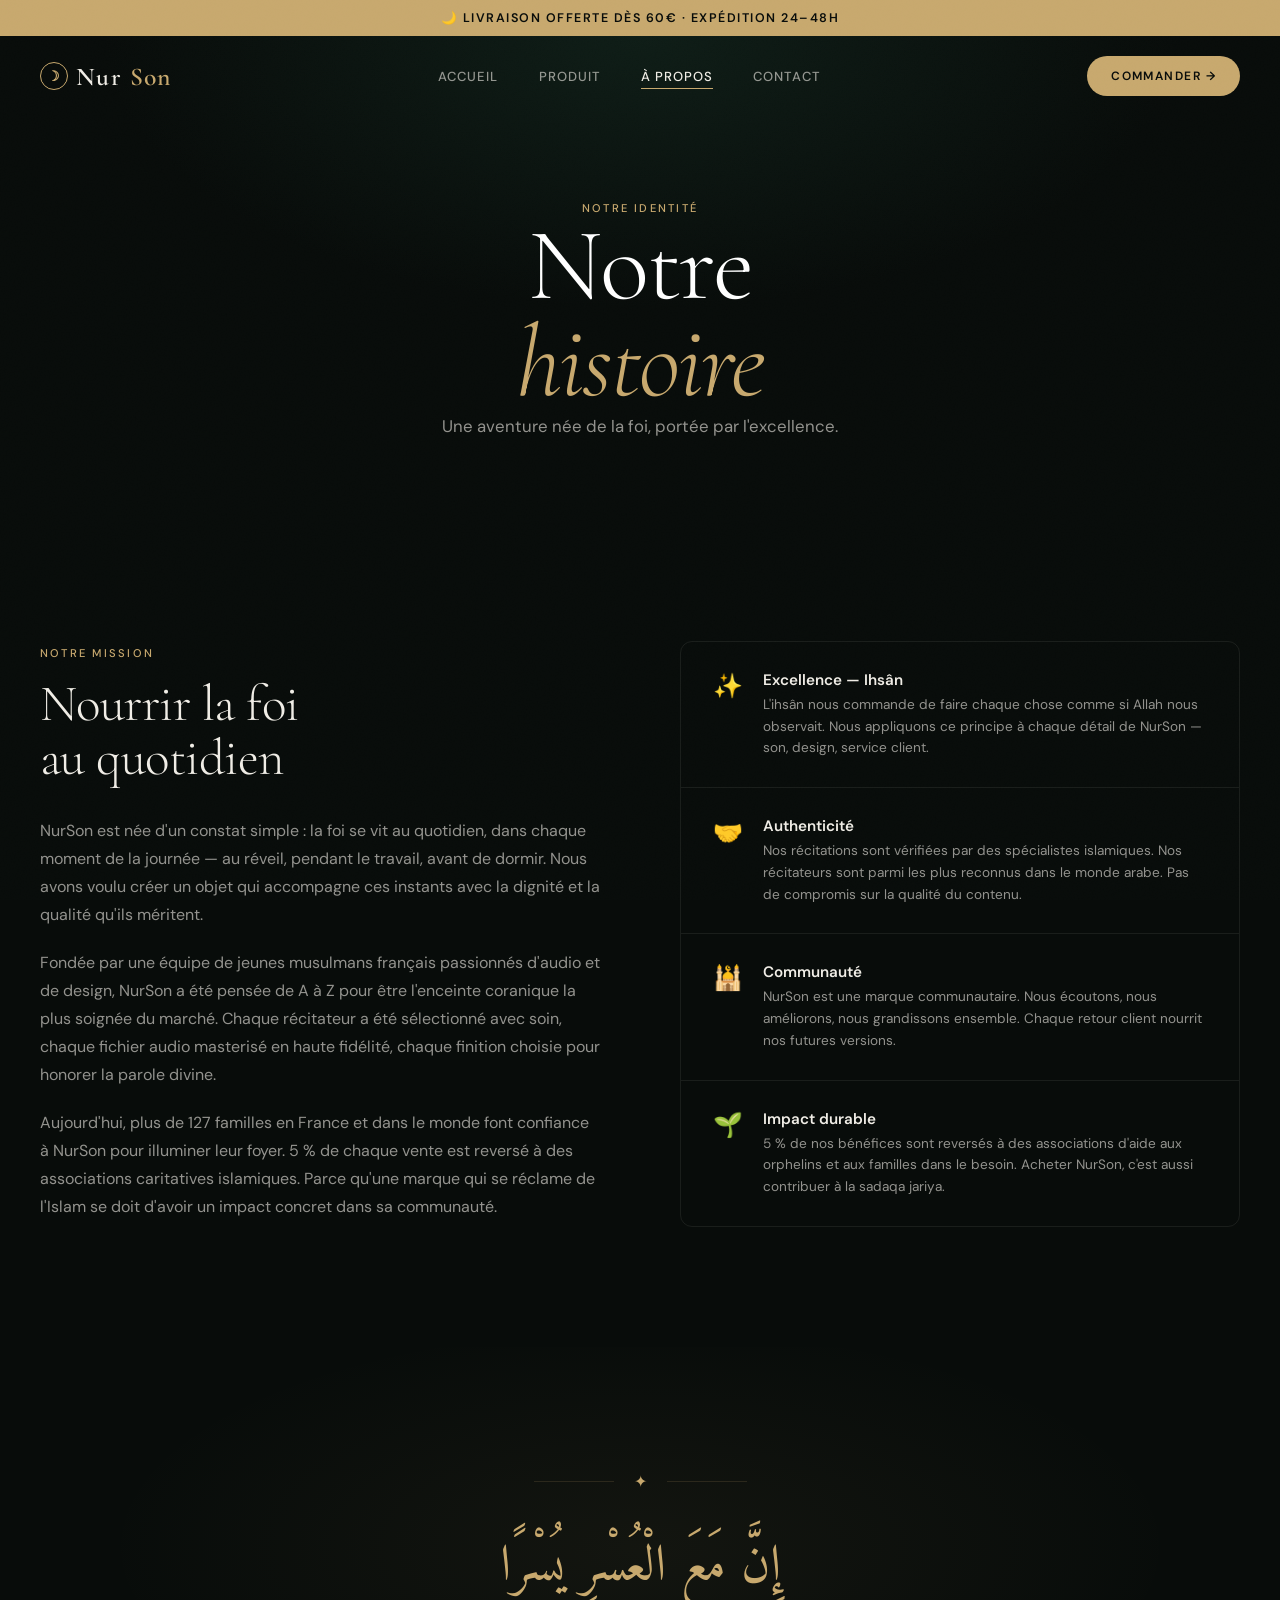
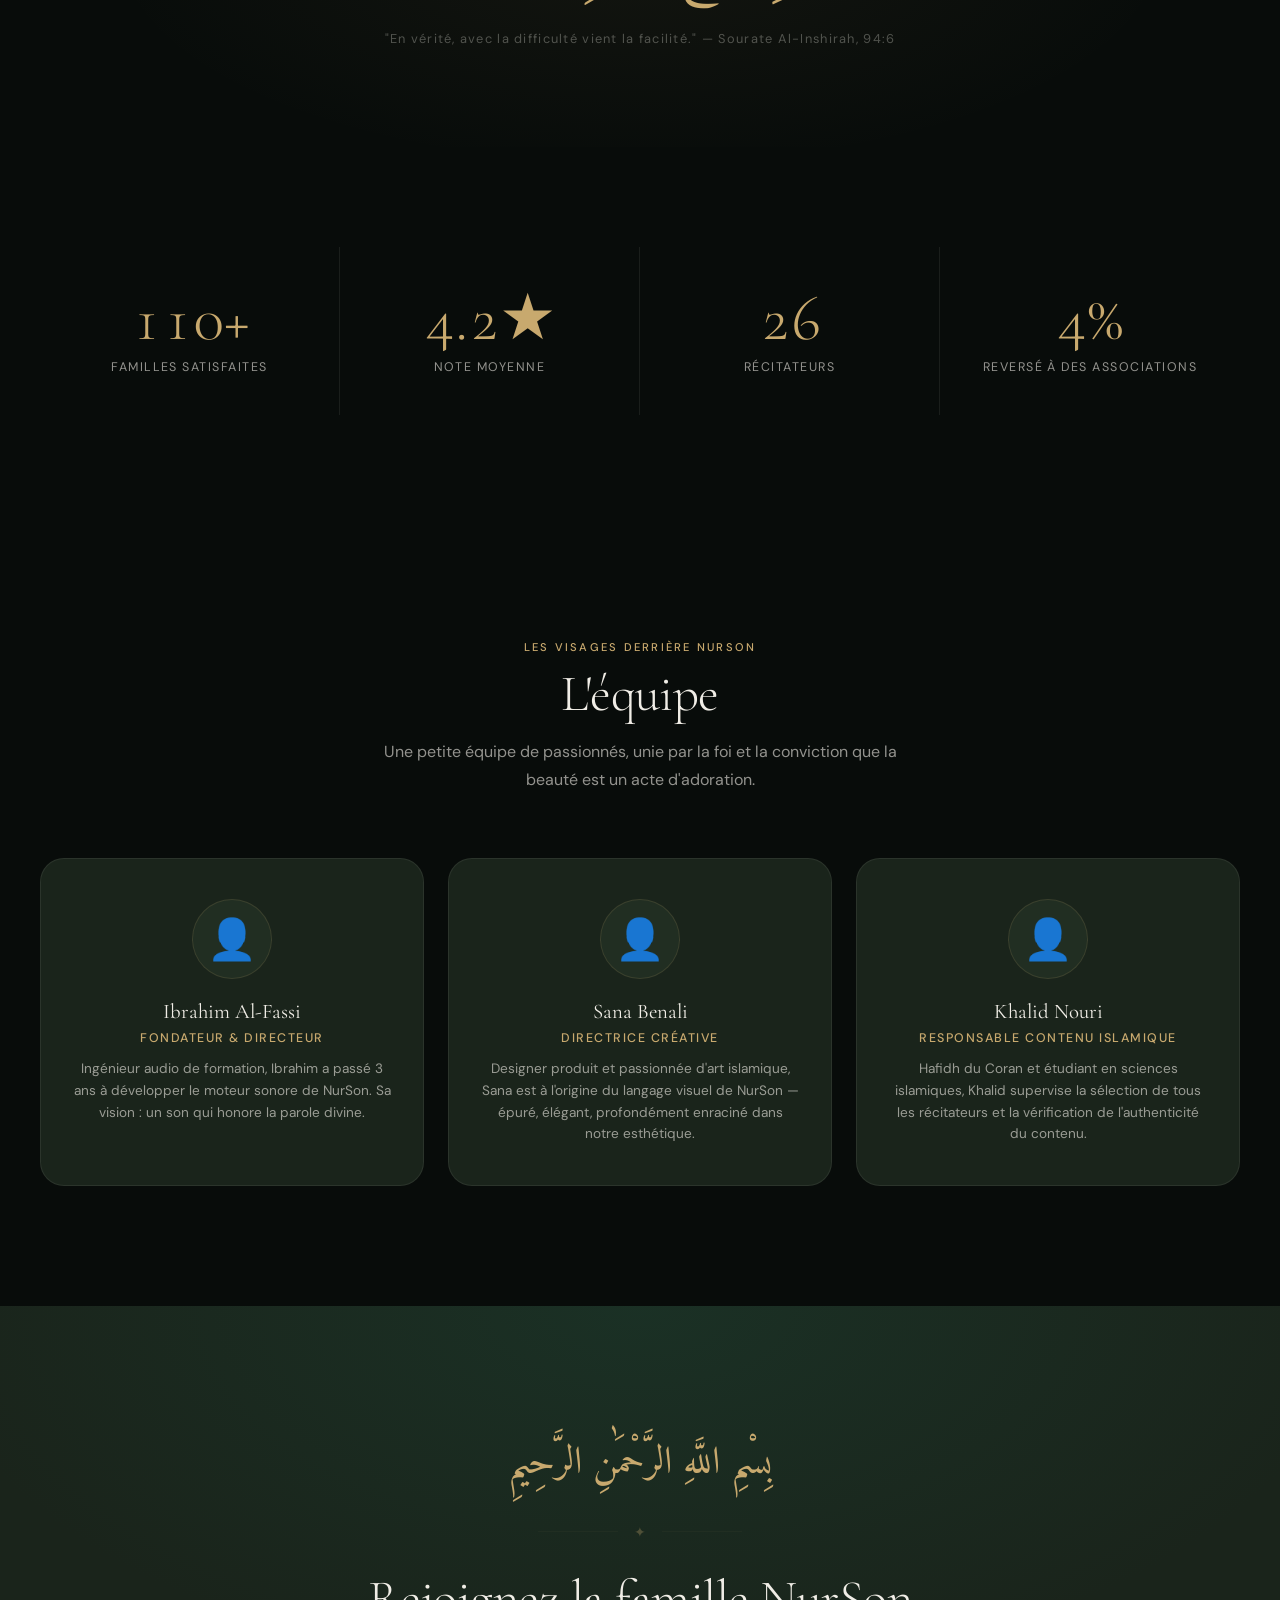
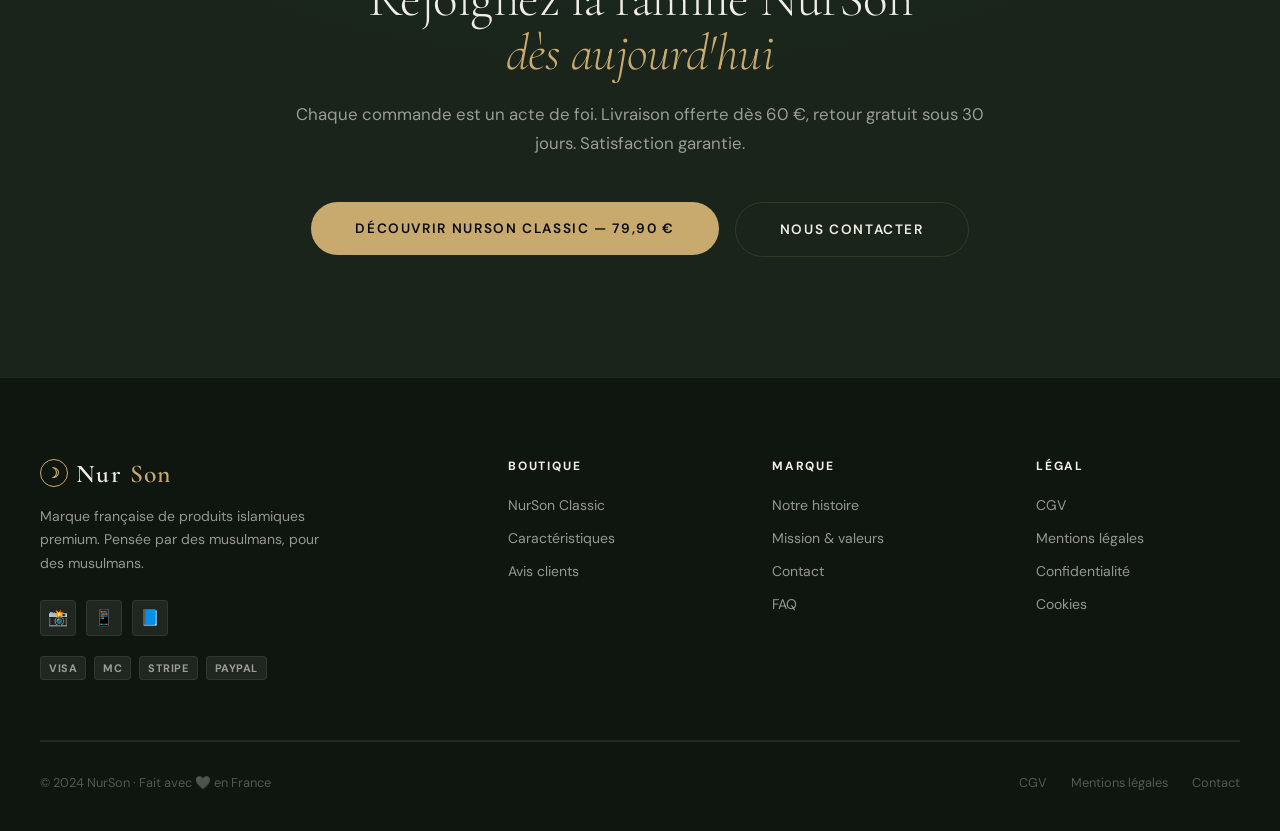
==== a-propos.html @ 9b8df938 "fix: align hero product image with text content vertically Hero has asymmetric padding (152px top, 8" ====
<!DOCTYPE html>
<html lang="fr">
<head>
  <meta charset="UTF-8" />
  <meta name="viewport" content="width=device-width, initial-scale=1.0" />
  <title>Notre Histoire — NurSon | Mission & Valeurs</title>
  <meta name="description" content="Découvrez l'histoire de NurSon, marque française de produits islamiques premium. Notre mission : nourrir la foi des familles musulmanes avec excellence et authenticité." />
  <link rel="canonical" href="https://nurson.fr/a-propos.html" />
  <meta property="og:type" content="website" />
  <meta property="og:url" content="https://nurson.fr/a-propos.html" />
  <meta property="og:title" content="Notre Histoire — NurSon" />
  <meta property="og:description" content="Découvrez l'histoire et la mission de NurSon, marque islamique premium conçue par des musulmans, pour des musulmans." />
  <meta property="og:image" content="https://nurson.fr/images/og-image.jpg" />
  <meta property="og:locale" content="fr_FR" />

  <link rel="preconnect" href="https://fonts.googleapis.com" />
  <link rel="preconnect" href="https://fonts.gstatic.com" crossorigin />
  <link href="https://fonts.googleapis.com/css2?family=Cormorant+Garamond:ital,wght@0,300;0,400;0,600;1,300;1,400&family=DM+Sans:wght@300;400;500;600&family=Amiri:wght@400;700&display=swap" rel="stylesheet" />

  <link rel="stylesheet" href="css/style.css?v=6" />
  <link rel="stylesheet" href="css/animations.css?v=2" />
  <link rel="icon" type="image/svg+xml" href="images/favicon.svg" />

  <script type="application/ld+json">
  {"@context":"https://schema.org","@type":"Organization","name":"NurSon","url":"https://nurson.fr","description":"Boutique en ligne de produits islamiques premium.","contactPoint":{"@type":"ContactPoint","email":"contact@nurson.fr","contactType":"customer service","availableLanguage":"French"}}
  </script>
</head>
<body>

  <!-- Loader -->
  <div id="loader" class="loader">
    <div class="loader__arabic">نُورٌ</div>
    <div class="loader__logo">Nur<em>Son</em></div>
    <div class="loader__bar"><div class="loader__bar-fill"></div></div>
  </div>

  <!-- Cursor -->
  <div id="cursor-dot"></div>
  <div id="cursor-ring"></div>

  <!-- Scroll progress -->
  <div id="scroll-progress"></div>

  <!-- Announcement Bar -->
  <div class="announcement-bar">
    <span style="transition: opacity 0.4s, transform 0.4s;">🌙 LIVRAISON OFFERTE DÈS 60€ · EXPÉDITION 24–48H</span>
  </div>

  <!-- Navigation -->
  <nav class="nav" role="navigation" aria-label="Navigation principale">
    <div class="container">
      <div class="nav__inner">
        <a href="index.html" class="nav__logo" aria-label="NurSon Accueil">
          <div class="nav__logo-mark" aria-hidden="true">☽</div>
          Nur<em>Son</em>
        </a>

        <div class="nav__links">
          <a href="index.html" class="nav__link">Accueil</a>
          <a href="produit.html" class="nav__link">Produit</a>
          <a href="a-propos.html" class="nav__link nav__link--active">À Propos</a>
          <a href="contact.html" class="nav__link">Contact</a>
        </div>

        <div class="nav__cta">
          <a href="produit.html" class="btn btn-gold" style="padding: 12px 24px; font-size: 0.75rem;">Commander →</a>
          <button class="nav__menu-btn" aria-label="Menu" aria-expanded="false">
            <span></span><span></span><span></span>
          </button>
        </div>
      </div>
    </div>
  </nav>

  <!-- Mobile Nav -->
  <nav class="mobile-nav" aria-label="Menu mobile">
    <button class="mobile-nav__close" aria-label="Fermer">✕</button>
    <a href="index.html" class="mobile-nav__link">Accueil</a>
    <a href="produit.html" class="mobile-nav__link">Produit</a>
    <a href="a-propos.html" class="mobile-nav__link">À Propos</a>
    <a href="contact.html" class="mobile-nav__link">Contact</a>
    <a href="produit.html" class="btn btn-gold btn-full mt-32">Commander maintenant</a>
  </nav>

  <main>

    <!-- ======================== PAGE HERO ======================== -->
    <section class="page-hero" aria-labelledby="page-hero-title">
      <div class="container">
        <div class="page-hero__inner">
          <span class="t-label reveal-fade">Notre identité</span>
          <h1 id="page-hero-title" class="t-display reveal-fade" style="color: white; transition-delay: 0.12s;">
            Notre<br/>
            <em style="color: var(--gold);">histoire</em>
          </h1>
          <p class="page-hero__sub reveal-fade" style="transition-delay: 0.28s;">
            Une aventure née de la foi, portée par l'excellence.
          </p>
        </div>
      </div>
    </section>

    <!-- ======================== MISSION ======================== -->
    <section class="section" id="mission" aria-labelledby="mission-title">
      <div class="container">
        <div style="display: grid; grid-template-columns: 1fr 1fr; gap: 80px; align-items: start;">

          <!-- Left: brand story -->
          <div>
            <span class="t-label reveal-fade">Notre mission</span>
            <h2 class="t-headline reveal-fade" id="mission-title" style="color: var(--white); margin-top: 16px; margin-bottom: 32px; transition-delay: 0.1s;">
              Nourrir la foi<br/>au quotidien
            </h2>
            <p class="t-body reveal-fade" style="transition-delay: 0.2s;">
              NurSon est née d'un constat simple : la foi se vit au quotidien, dans chaque moment de la journée — au réveil, pendant le travail, avant de dormir. Nous avons voulu créer un objet qui accompagne ces instants avec la dignité et la qualité qu'ils méritent.
            </p>
            <p class="t-body reveal-fade" style="margin-top: 20px; transition-delay: 0.3s;">
              Fondée par une équipe de jeunes musulmans français passionnés d'audio et de design, NurSon a été pensée de A à Z pour être l'enceinte coranique la plus soignée du marché. Chaque récitateur a été sélectionné avec soin, chaque fichier audio masterisé en haute fidélité, chaque finition choisie pour honorer la parole divine.
            </p>
            <p class="t-body reveal-fade" style="margin-top: 20px; transition-delay: 0.4s;">
              Aujourd'hui, plus de 127 familles en France et dans le monde font confiance à NurSon pour illuminer leur foyer. 5 % de chaque vente est reversé à des associations caritatives islamiques. Parce qu'une marque qui se réclame de l'Islam se doit d'avoir un impact concret dans sa communauté.
            </p>
          </div>

          <!-- Right: values -->
          <div>
            <div class="values-list">

              <div class="value-item reveal-fade">
                <div class="value-item__icon" aria-hidden="true">✨</div>
                <div class="value-item__content">
                  <div class="value-item__title">Excellence — Ihsân</div>
                  <div class="value-item__text">L'ihsân nous commande de faire chaque chose comme si Allah nous observait. Nous appliquons ce principe à chaque détail de NurSon — son, design, service client.</div>
                </div>
              </div>

              <div class="value-item reveal-fade delay-1">
                <div class="value-item__icon" aria-hidden="true">🤝</div>
                <div class="value-item__content">
                  <div class="value-item__title">Authenticité</div>
                  <div class="value-item__text">Nos récitations sont vérifiées par des spécialistes islamiques. Nos récitateurs sont parmi les plus reconnus dans le monde arabe. Pas de compromis sur la qualité du contenu.</div>
                </div>
              </div>

              <div class="value-item reveal-fade delay-2">
                <div class="value-item__icon" aria-hidden="true">🕌</div>
                <div class="value-item__content">
                  <div class="value-item__title">Communauté</div>
                  <div class="value-item__text">NurSon est une marque communautaire. Nous écoutons, nous améliorons, nous grandissons ensemble. Chaque retour client nourrit nos futures versions.</div>
                </div>
              </div>

              <div class="value-item reveal-fade delay-3">
                <div class="value-item__icon" aria-hidden="true">🌱</div>
                <div class="value-item__content">
                  <div class="value-item__title">Impact durable</div>
                  <div class="value-item__text">5 % de nos bénéfices sont reversés à des associations d'aide aux orphelins et aux familles dans le besoin. Acheter NurSon, c'est aussi contribuer à la sadaqa jariya.</div>
                </div>
              </div>

            </div>
          </div>

        </div>
      </div>
    </section>

    <!-- ======================== ARABIC VERSE ======================== -->
    <section class="arabic-section" aria-label="Verset coranique">
      <div class="arabic-section__divider" aria-hidden="true">
        <div class="arabic-section__divider-line"></div>
        <span class="arabic-section__divider-icon">✦</span>
        <div class="arabic-section__divider-line"></div>
      </div>
      <p class="t-arabic reveal-fade" aria-label="Inna ma'al 'usri yusra">
        إِنَّ مَعَ الْعُسْرِ يُسْرًا
      </p>
      <p class="arabic-section__ref reveal-fade delay-2">
        "En vérité, avec la difficulté vient la facilité." — Sourate Al-Inshirah, 94:6
      </p>
    </section>

    <!-- ======================== STATS ======================== -->
    <section class="stats" aria-label="NurSon en chiffres">
      <div class="container">
        <div class="stats__grid">
          <div class="stat-item reveal-fade">
            <div class="stat-item__num">
              <span class="counter" data-target="127" data-suffix="">0</span>+
            </div>
            <div class="stat-item__label">Familles satisfaites</div>
          </div>
          <div class="stat-item reveal-fade delay-1">
            <div class="stat-item__num">
              <span class="counter" data-target="4.9" data-suffix="" data-decimals="1">0</span>★
            </div>
            <div class="stat-item__label">Note moyenne</div>
          </div>
          <div class="stat-item reveal-fade delay-2">
            <div class="stat-item__num">
              <span class="counter" data-target="30" data-suffix="">0</span>
            </div>
            <div class="stat-item__label">Récitateurs</div>
          </div>
          <div class="stat-item reveal-fade delay-3">
            <div class="stat-item__num">
              <span class="counter" data-target="5" data-suffix="%">0</span>
            </div>
            <div class="stat-item__label">Reversé à des associations</div>
          </div>
        </div>
      </div>
    </section>

    <!-- ======================== L'ÉQUIPE ======================== -->
    <section class="section" id="equipe" aria-labelledby="equipe-title">
      <div class="container">
        <header class="section-header center">
          <span class="t-label reveal-fade">Les visages derrière NurSon</span>
          <h2 class="t-headline reveal-fade delay-1" id="equipe-title" style="color: var(--white); margin-top: 12px;">
            L'équipe
          </h2>
          <p class="section-header__sub reveal-fade delay-2">
            Une petite équipe de passionnés, unie par la foi et la conviction que la beauté est un acte d'adoration.
          </p>
        </header>

        <div class="team-grid">

          <div class="team-card reveal-fade">
            <div class="team-card__avatar" aria-hidden="true">
              <span style="font-size: 2.5rem;">👤</span>
            </div>
            <div class="team-card__info">
              <div class="team-card__name">Ibrahim Al-Fassi</div>
              <div class="team-card__role t-label">Fondateur & Directeur</div>
              <p class="team-card__bio">Ingénieur audio de formation, Ibrahim a passé 3 ans à développer le moteur sonore de NurSon. Sa vision : un son qui honore la parole divine.</p>
            </div>
          </div>

          <div class="team-card reveal-fade delay-1">
            <div class="team-card__avatar" aria-hidden="true">
              <span style="font-size: 2.5rem;">👤</span>
            </div>
            <div class="team-card__info">
              <div class="team-card__name">Sana Benali</div>
              <div class="team-card__role t-label">Directrice Créative</div>
              <p class="team-card__bio">Designer produit et passionnée d'art islamique, Sana est à l'origine du langage visuel de NurSon — épuré, élégant, profondément enraciné dans notre esthétique.</p>
            </div>
          </div>

          <div class="team-card reveal-fade delay-2">
            <div class="team-card__avatar" aria-hidden="true">
              <span style="font-size: 2.5rem;">👤</span>
            </div>
            <div class="team-card__info">
              <div class="team-card__name">Khalid Nouri</div>
              <div class="team-card__role t-label">Responsable Contenu Islamique</div>
              <p class="team-card__bio">Hafidh du Coran et étudiant en sciences islamiques, Khalid supervise la sélection de tous les récitateurs et la vérification de l'authenticité du contenu.</p>
            </div>
          </div>

        </div>
      </div>
    </section>

    <!-- ======================== CTA ======================== -->
    <section class="cta-section" aria-labelledby="cta-about-title">
      <div class="cta-section__inner">
        <p class="t-arabic reveal-fade" style="font-size: clamp(1.5rem, 3vw, 2.8rem);" aria-label="Bismillah Ar-Rahman Ar-Rahim">بِسْمِ اللَّهِ الرَّحْمَٰنِ الرَّحِيمِ</p>
        <div style="display:flex; align-items:center; gap:16px; justify-content:center; margin:20px 0 32px; opacity:0.3;" aria-hidden="true">
          <div style="flex:1; max-width:80px; height:1px; background:var(--border);"></div>
          <span style="color:var(--gold); font-size:0.9rem;">✦</span>
          <div style="flex:1; max-width:80px; height:1px; background:var(--border);"></div>
        </div>
        <h2 class="t-headline cta-section__title reveal-fade" id="cta-about-title">
          Rejoignez la famille NurSon<br/>
          <em style="color: var(--gold);">dès aujourd'hui</em>
        </h2>
        <p class="cta-section__sub reveal-fade delay-1">
          Chaque commande est un acte de foi. Livraison offerte dès 60 €, retour gratuit sous 30 jours. Satisfaction garantie.
        </p>
        <div class="cta-section__actions reveal-fade delay-2">
          <div class="mag-btn">
            <a href="produit.html" class="btn btn-gold btn-lg">Découvrir NurSon Classic — 79,90 €</a>
          </div>
          <div class="mag-btn">
            <a href="contact.html" class="btn btn-outline btn-lg">Nous contacter</a>
          </div>
        </div>
      </div>
    </section>

  </main>

  <!-- Footer -->
  <footer class="footer" role="contentinfo">
    <div class="container">
      <div class="footer__grid">
        <div>
          <a href="index.html" class="nav__logo footer__logo" style="margin-bottom:16px; display:inline-flex;">
            <div class="nav__logo-mark">☽</div>
            Nur<em>Son</em>
          </a>
          <p class="footer__desc">Marque française de produits islamiques premium. Pensée par des musulmans, pour des musulmans.</p>
          <div class="footer__social" aria-label="Réseaux sociaux">
            <a href="#" class="footer__social-link" aria-label="Instagram">📸</a>
            <a href="#" class="footer__social-link" aria-label="TikTok">📱</a>
            <a href="#" class="footer__social-link" aria-label="Facebook">📘</a>
          </div>
          <div class="footer__pay" style="margin-top:20px;" aria-label="Paiements acceptés">
            <span class="pay-chip">VISA</span>
            <span class="pay-chip">MC</span>
            <span class="pay-chip">STRIPE</span>
            <span class="pay-chip">PAYPAL</span>
          </div>
        </div>
        <div>
          <div class="footer__col-title">Boutique</div>
          <ul class="footer__links">
            <li><a href="produit.html" class="footer__link">NurSon Classic</a></li>
            <li><a href="produit.html#features" class="footer__link">Caractéristiques</a></li>
            <li><a href="produit.html#tab-reviews" class="footer__link">Avis clients</a></li>
          </ul>
        </div>
        <div>
          <div class="footer__col-title">Marque</div>
          <ul class="footer__links">
            <li><a href="a-propos.html" class="footer__link">Notre histoire</a></li>
            <li><a href="a-propos.html#mission" class="footer__link">Mission & valeurs</a></li>
            <li><a href="contact.html" class="footer__link">Contact</a></li>
            <li><a href="contact.html#faq" class="footer__link">FAQ</a></li>
          </ul>
        </div>
        <div>
          <div class="footer__col-title">Légal</div>
          <ul class="footer__links">
            <li><a href="cgv.html" class="footer__link">CGV</a></li>
            <li><a href="mentions-legales.html" class="footer__link">Mentions légales</a></li>
            <li><a href="mentions-legales.html#confidentialite" class="footer__link">Confidentialité</a></li>
            <li><a href="mentions-legales.html#cookies" class="footer__link">Cookies</a></li>
          </ul>
        </div>
      </div>
      <hr class="divider" />
      <div class="footer__bottom">
        <span>© 2024 NurSon · Fait avec 🤍 en France</span>
        <div class="footer__bottom-links">
          <a href="cgv.html">CGV</a>
          <a href="mentions-legales.html">Mentions légales</a>
          <a href="contact.html">Contact</a>
        </div>
      </div>
    </div>
  </footer>

  <div class="toast" role="alert" aria-live="polite"></div>
  <script src="js/main.js?v=2"></script>
</body>
</html>
---- css/style.css ----
/* ============================================
   NurSon — Design System Premium v2
   ============================================ */



/* ---- Reset ---- */
*, *::before, *::after { box-sizing: border-box; margin: 0; padding: 0; }
html { scroll-behavior: smooth; font-size: 16px; }
body {
  font-family: 'DM Sans', sans-serif;
  background: #080C0A;
  color: #F0EDE6;
  overflow-x: hidden;
  -webkit-font-smoothing: antialiased;
  cursor: none;
}
img { max-width: 100%; height: auto; display: block; }
a { color: inherit; text-decoration: none; }
button, input, textarea, select { font-family: inherit; font-size: inherit; }
ul, ol { list-style: none; }

/* ---- Tokens ---- */
:root {
  --bg: #080C0A;
  --bg-2: #0F1610;
  --bg-3: #141C15;
  --surface: #1A241B;
  --surface-2: #212E22;
  --gold: #C8A96E;

  /* ---- Aliases for compatibility ---- */
  --muted: rgba(240, 237, 230, 0.6);
  --font-sans: 'DM Sans', sans-serif;
  --color-cream: #1A241B;
  --color-muted: rgba(240, 237, 230, 0.6);
  --gold-bright: #DFC07D;
  --gold-dim: #8A6E3A;
  --gold-glow: rgba(200, 169, 110, 0.15);
  --white: #F0EDE6;
  --white-60: rgba(240, 237, 230, 0.6);
  --white-30: rgba(240, 237, 230, 0.3);
  --white-10: rgba(240, 237, 230, 0.08);
  --green: #1B3D2F;
  --green-bright: #2D6246;
  --border: rgba(200, 169, 110, 0.15);
  --border-dim: rgba(240, 237, 230, 0.08);
  --radius: 4px;
  --radius-md: 12px;
  --radius-lg: 24px;
  --radius-full: 999px;
  --ease-out: cubic-bezier(0.16, 1, 0.3, 1);
  --ease-in-out: cubic-bezier(0.87, 0, 0.13, 1);
  --max-w: 1280px;
}

/* ---- Noise texture overlay ---- */
body::before {
  content: '';
  position: fixed;
  inset: 0;
  background-image: url("data:image/svg+xml,%3Csvg viewBox='0 0 200 200' xmlns='http://www.w3.org/2000/svg'%3E%3Cfilter id='n'%3E%3CfeTurbulence type='fractalNoise' baseFrequency='0.65' numOctaves='3' stitchTiles='stitch'/%3E%3C/filter%3E%3Crect width='100%25' height='100%25' filter='url(%23n)' opacity='0.04'/%3E%3C/svg%3E");
  background-size: 200px 200px;
  pointer-events: none;
  z-index: 9999;
  opacity: 0.4;
}

/* ---- Custom Cursor ---- */
#cursor-dot {
  position: fixed;
  width: 6px;
  height: 6px;
  background: var(--gold);
  border-radius: 50%;
  pointer-events: none;
  z-index: 10000;
  transform: translate(-50%, -50%);
  transition: transform 0.1s, width 0.3s var(--ease-out), height 0.3s var(--ease-out);
}
#cursor-ring {
  position: fixed;
  width: 36px;
  height: 36px;
  border: 1px solid rgba(200, 169, 110, 0.5);
  border-radius: 50%;
  pointer-events: none;
  z-index: 9999;
  transform: translate(-50%, -50%);
  transition: transform 0.08s linear, width 0.4s var(--ease-out), height 0.4s var(--ease-out), opacity 0.3s;
}
.cursor-hover #cursor-ring { width: 60px; height: 60px; opacity: 0.6; }
.cursor-hover #cursor-dot { width: 4px; height: 4px; }

/* ---- Typography ---- */
.t-display {
  font-family: 'Cormorant Garamond', serif;
  font-size: clamp(3.5rem, 8vw, 8rem);
  font-weight: 300;
  line-height: 0.95;
  letter-spacing: -0.02em;
}
.t-headline {
  font-family: 'Cormorant Garamond', serif;
  font-size: clamp(2.2rem, 4vw, 4rem);
  font-weight: 300;
  line-height: 1.05;
  letter-spacing: -0.01em;
}
.t-title {
  font-family: 'Cormorant Garamond', serif;
  font-size: clamp(1.6rem, 2.5vw, 2.4rem);
  font-weight: 400;
  line-height: 1.15;
}
.t-label {
  font-size: 0.7rem;
  font-weight: 500;
  letter-spacing: 0.2em;
  text-transform: uppercase;
  color: var(--gold);
}
.t-body { font-size: 1rem; line-height: 1.75; color: var(--white-60); }
.t-small { font-size: 0.85rem; color: var(--white-60); }
.t-arabic {
  font-family: 'Amiri', serif;
  font-size: 2rem;
  color: var(--gold);
  line-height: 2;
  text-align: center;
}

.italic { font-style: italic; }
.gold { color: var(--gold); }

/* ---- Layout ---- */
.container { max-width: var(--max-w); margin: 0 auto; padding: 0 40px; }
.section { padding: 120px 0; }
.section--sm { padding: 80px 0; }

/* ---- Reveal animations ---- */
.reveal-line {
  overflow: hidden;
  display: block;
}
.reveal-line span {
  display: block;
  transform: translateY(110%);
  transition: transform 1s var(--ease-out);
}
.reveal-line.visible span { transform: translateY(0); }

.reveal-fade {
  opacity: 0;
  transform: translateY(32px);
  transition: opacity 0.9s var(--ease-out), transform 0.9s var(--ease-out);
}
.reveal-fade.visible { opacity: 1; transform: translateY(0); }

.reveal-fade.delay-1 { transition-delay: 0.1s; }
.reveal-fade.delay-2 { transition-delay: 0.2s; }
.reveal-fade.delay-3 { transition-delay: 0.3s; }
.reveal-fade.delay-4 { transition-delay: 0.4s; }
.reveal-fade.delay-5 { transition-delay: 0.5s; }

/* ---- Announcement bar ---- */
.announcement-bar {
  background: var(--gold);
  color: #080C0A;
  text-align: center;
  padding: 10px;
  font-size: 0.78rem;
  font-weight: 600;
  letter-spacing: 0.12em;
  text-transform: uppercase;
}

/* ---- Navigation ---- */
.nav {
  position: fixed;
  top: 40px; /* below announcement bar */
  left: 0;
  right: 0;
  z-index: 500;
  padding: 0;
  transition: background 0.5s var(--ease-out), top 0.3s var(--ease-out);
}
.nav.scrolled {
  background: rgba(8, 12, 10, 0.95);
  backdrop-filter: blur(20px);
  border-bottom: 1px solid var(--border-dim);
  top: 0;
}
.nav__inner {
  display: flex;
  align-items: center;
  justify-content: space-between;
  height: 72px;
}
.nav__logo {
  font-family: 'Cormorant Garamond', serif;
  font-size: 1.6rem;
  font-weight: 600;
  letter-spacing: 0.05em;
  color: var(--white);
  display: flex;
  align-items: center;
  gap: 8px;
}
.nav__logo-mark {
  width: 28px;
  height: 28px;
  border: 1px solid var(--gold);
  border-radius: 50%;
  display: flex;
  align-items: center;
  justify-content: center;
  font-size: 14px;
  color: var(--gold);
}
.nav__logo em { color: var(--gold); font-style: normal; }

.nav__links {
  display: flex;
  align-items: center;
  gap: 40px;
}
.nav__link {
  font-size: 0.82rem;
  font-weight: 500;
  letter-spacing: 0.08em;
  text-transform: uppercase;
  color: var(--white-60);
  transition: color 0.3s;
  position: relative;
}
.nav__link::after {
  content: '';
  position: absolute;
  bottom: -4px;
  left: 0;
  width: 0;
  height: 1px;
  background: var(--gold);
  transition: width 0.3s var(--ease-out);
}
.nav__link:hover, .nav__link.active { color: var(--white); }
.nav__link:hover::after, .nav__link.active::after { width: 100%; }

.nav__cta {
  display: flex;
  align-items: center;
  gap: 20px;
}
.nav__menu-btn {
  display: none;
  background: none;
  border: none;
  cursor: none;
  flex-direction: column;
  gap: 5px;
  padding: 8px;
}
.nav__menu-btn span {
  display: block;
  width: 22px;
  height: 1.5px;
  background: var(--white);
  transition: all 0.3s;
}

/* ---- Buttons ---- */
.btn {
  display: inline-flex;
  align-items: center;
  gap: 10px;
  padding: 14px 32px;
  font-size: 0.8rem;
  font-weight: 600;
  letter-spacing: 0.12em;
  text-transform: uppercase;
  border: none;
  border-radius: var(--radius-full);
  cursor: none;
  transition: all 0.35s var(--ease-out);
  position: relative;
  overflow: hidden;
  white-space: nowrap;
}
.btn::after {
  content: '';
  position: absolute;
  inset: 0;
  background: rgba(255,255,255,0.1);
  opacity: 0;
  transition: opacity 0.3s;
}
.btn:hover::after { opacity: 1; }
.btn:hover { transform: translateY(-2px); }
.btn:active { transform: translateY(0); }

.btn-gold {
  background: var(--gold);
  color: #080C0A;
}
.btn-gold:hover { background: var(--gold-bright); box-shadow: 0 8px 32px rgba(200,169,110,0.35); }

.btn-outline {
  background: transparent;
  color: var(--white);
  border: 1px solid var(--border);
}
.btn-outline:hover { border-color: var(--gold); color: var(--gold); }

.btn-ghost {
  background: var(--white-10);
  color: var(--white);
  backdrop-filter: blur(10px);
  border: 1px solid var(--border-dim);
}
.btn-ghost:hover { background: rgba(200,169,110,0.15); border-color: var(--gold); }

.btn-lg { padding: 18px 44px; font-size: 0.85rem; }
.btn-full { width: 100%; justify-content: center; }

.btn-icon {
  width: 48px;
  height: 48px;
  padding: 0;
  border-radius: 50%;
  justify-content: center;
  background: var(--white-10);
  border: 1px solid var(--border-dim);
  color: var(--white);
  font-size: 1rem;
}
.btn-icon:hover { border-color: var(--gold); color: var(--gold); }

/* ---- Magnetic button wrapper ---- */
.mag-btn { display: inline-block; }

/* ---- Hero ---- */
.hero {
  min-height: 100svh;
  display: flex;
  align-items: center;
  position: relative;
  overflow: hidden;
  padding: 152px 0 80px; /* 40px bar + 72px nav + 40px breathing room */
}
.hero > .container {
  width: 100%;
}

.hero__bg {
  position: absolute;
  inset: 0;
  background: radial-gradient(ellipse 80% 60% at 70% 40%, rgba(27,61,47,0.5) 0%, transparent 70%),
              radial-gradient(ellipse 50% 50% at 20% 80%, rgba(200,169,110,0.08) 0%, transparent 60%);
}

.hero__geo {
  position: absolute;
  right: 5%;
  top: 50%;
  transform: translateY(calc(-50% + 36px));
  width: min(540px, 45vw);
  aspect-ratio: 1;
  opacity: 0.12;
  animation: geoRotate 60s linear infinite;
}
@keyframes geoRotate { to { transform: translateY(-50%) rotate(360deg); } }

.hero__geo-inner {
  position: absolute;
  inset: 0;
  opacity: 0.7;
  animation: geoRotate 40s linear infinite reverse;
}

.hero__product-wrap {
  position: absolute;
  right: 8%;
  top: 50%;
  transform: translateY(calc(-50% + 36px)); /* offset for asymmetric padding (152px top, 80px bottom) */
  width: min(420px, 38vw);
  z-index: 2;
}
.hero__product-glow {
  position: absolute;
  inset: -60px;
  background: radial-gradient(circle, rgba(200,169,110,0.18) 0%, transparent 70%);
  animation: glowPulse 4s ease-in-out infinite;
}
@keyframes glowPulse {
  0%, 100% { opacity: 0.7; transform: scale(1); }
  50% { opacity: 1; transform: scale(1.05); }
}
.hero__product-visual {
  width: 100%;
  aspect-ratio: 3/4;
  background: linear-gradient(145deg, #1A2E20 0%, #0D1A10 60%, #080C0A 100%);
  border-radius: var(--radius-lg);
  border: 1px solid var(--border);
  display: flex;
  flex-direction: column;
  align-items: center;
  justify-content: center;
  gap: 20px;
  position: relative;
  overflow: hidden;
  animation: float 6s ease-in-out infinite;
}
@keyframes float {
  0%, 100% { transform: translateY(0); }
  50% { transform: translateY(-16px); }
}
.hero__product-visual::before {
  content: '';
  position: absolute;
  bottom: 0;
  left: 0;
  right: 0;
  height: 40%;
  background: linear-gradient(to top, rgba(200,169,110,0.06), transparent);
}

.hero__product-icon { font-size: clamp(4rem, 7vw, 7rem); z-index: 1; animation: float 6s ease-in-out infinite 1s; }
.hero__product-arabic {
  font-family: 'Amiri', serif;
  font-size: 1.8rem;
  color: rgba(200,169,110,0.5);
  z-index: 1;
}

.hero__badge {
  position: absolute;
  bottom: 32px;
  left: -24px;
  background: var(--surface);
  border: 1px solid var(--border);
  border-radius: var(--radius-md);
  padding: 16px 20px;
  backdrop-filter: blur(20px);
  z-index: 3;
  min-width: 150px;
}
.hero__badge-num {
  font-family: 'Cormorant Garamond', serif;
  font-size: 2rem;
  font-weight: 600;
  color: var(--gold);
  line-height: 1;
}
.hero__badge-txt { font-size: 0.75rem; color: var(--white-60); margin-top: 4px; }

.hero__content {
  position: relative;
  z-index: 3;
  max-width: 560px;
}
.hero__eyebrow {
  display: flex;
  align-items: center;
  gap: 12px;
  margin-bottom: 28px;
}
.hero__eyebrow-line {
  width: 40px;
  height: 1px;
  background: var(--gold);
}
.hero__title { color: var(--white); margin-bottom: 32px; }
.hero__title .line-2 { padding-left: 80px; }
.hero__title .line-3 { padding-left: 160px; }
.hero__title em { font-style: italic; color: var(--gold); }

.hero__body {
  max-width: 420px;
  color: var(--white-60);
  line-height: 1.8;
  margin-bottom: 44px;
}
.hero__actions { display: flex; gap: 16px; align-items: center; flex-wrap: wrap; margin-bottom: 64px; }
.hero__scroll {
  display: flex;
  align-items: center;
  gap: 12px;
  font-size: 0.75rem;
  letter-spacing: 0.15em;
  text-transform: uppercase;
  color: var(--white-30);
}
.hero__scroll-line {
  width: 48px;
  height: 1px;
  background: var(--white-30);
  position: relative;
  overflow: hidden;
}
.hero__scroll-line::after {
  content: '';
  position: absolute;
  top: 0;
  left: -100%;
  width: 100%;
  height: 100%;
  background: var(--gold);
  animation: scrollLine 2s ease-in-out infinite;
}
@keyframes scrollLine { to { left: 100%; } }

/* ---- Marquee ---- */
.marquee-section {
  background: var(--gold);
  padding: 16px 0;
  overflow: hidden;
  border-top: 1px solid rgba(0,0,0,0.1);
  border-bottom: 1px solid rgba(0,0,0,0.1);
}
.marquee-track {
  display: flex;
  gap: 0;
  white-space: nowrap;
  animation: marquee 20s linear infinite;
  width: max-content;
}
.marquee-track:hover { animation-play-state: paused; }
@keyframes marquee { from { transform: translateX(0); } to { transform: translateX(-50%); } }
.marquee-item {
  display: inline-flex;
  align-items: center;
  gap: 20px;
  padding: 0 40px;
  font-size: 0.75rem;
  font-weight: 700;
  letter-spacing: 0.2em;
  text-transform: uppercase;
  color: #080C0A;
}
.marquee-dot { width: 4px; height: 4px; border-radius: 50%; background: rgba(0,0,0,0.3); }

/* ---- Product Spotlight ---- */
.spotlight {
  background: var(--bg);
  position: relative;
  overflow: hidden;
}
.spotlight::before {
  content: '';
  position: absolute;
  left: -20%;
  top: 50%;
  transform: translateY(-50%);
  width: 600px;
  height: 600px;
  background: radial-gradient(circle, rgba(27,61,47,0.3) 0%, transparent 70%);
  pointer-events: none;
}
.spotlight__inner {
  display: grid;
  grid-template-columns: 1fr 1fr;
  gap: 80px;
  align-items: center;
}
.spotlight__visual {
  position: relative;
}
.spotlight__img-main {
  width: 100%;
  aspect-ratio: 4/5;
  background: var(--surface);
  border-radius: var(--radius-lg);
  border: 1px solid var(--border);
  overflow: hidden;
  position: relative;
  display: flex;
  align-items: center;
  justify-content: center;
  flex-direction: column;
  gap: 16px;
}
.spotlight__img-main::before {
  content: '';
  position: absolute;
  inset: 0;
  background: linear-gradient(145deg, rgba(200,169,110,0.05) 0%, transparent 60%);
}
.spotlight__float-card {
  position: absolute;
  right: -40px;
  bottom: 60px;
  background: var(--surface-2);
  border: 1px solid var(--border);
  border-radius: var(--radius-md);
  padding: 20px 24px;
  backdrop-filter: blur(20px);
  min-width: 180px;
  box-shadow: 0 20px 60px rgba(0,0,0,0.4);
}
.spotlight__float-card .price {
  font-family: 'Cormorant Garamond', serif;
  font-size: 2rem;
  font-weight: 600;
  color: var(--gold);
  line-height: 1;
}
.spotlight__float-card .price-old {
  font-size: 0.8rem;
  color: var(--white-30);
  text-decoration: line-through;
  margin-top: 4px;
}
.spotlight__float-card .price-badge {
  display: inline-block;
  background: rgba(200,169,110,0.2);
  color: var(--gold);
  font-size: 0.7rem;
  font-weight: 700;
  letter-spacing: 0.1em;
  text-transform: uppercase;
  padding: 4px 10px;
  border-radius: var(--radius-full);
  margin-top: 8px;
}
.spotlight__stars-card {
  position: absolute;
  left: -32px;
  top: 48px;
  background: var(--surface-2);
  border: 1px solid var(--border);
  border-radius: var(--radius-md);
  padding: 16px 20px;
  backdrop-filter: blur(20px);
  box-shadow: 0 20px 60px rgba(0,0,0,0.4);
}
.spotlight__stars-card .stars { color: var(--gold); font-size: 0.9rem; letter-spacing: 2px; }
.spotlight__stars-card .stars-count { font-size: 0.75rem; color: var(--white-60); margin-top: 4px; }

.spotlight__content { padding: 40px 0; }
.spotlight__label { margin-bottom: 20px; }
.spotlight__title { color: var(--white); margin-bottom: 24px; }
.spotlight__desc { margin-bottom: 40px; font-size: 1rem; line-height: 1.8; color: var(--white-60); max-width: 440px; }

.feature-pills { display: flex; flex-direction: column; gap: 16px; margin-bottom: 44px; }
.feature-pill {
  display: flex;
  align-items: center;
  gap: 16px;
  padding: 16px 20px;
  background: var(--white-10);
  border: 1px solid var(--border-dim);
  border-radius: var(--radius-md);
  transition: border-color 0.3s, background 0.3s;
}
.feature-pill:hover { border-color: var(--border); background: rgba(200,169,110,0.05); }
.feature-pill__icon {
  width: 40px;
  height: 40px;
  border-radius: var(--radius);
  background: rgba(200,169,110,0.1);
  display: flex;
  align-items: center;
  justify-content: center;
  font-size: 1.2rem;
  flex-shrink: 0;
  border: 1px solid var(--border);
}
.feature-pill__text strong { display: block; font-size: 0.9rem; color: var(--white); margin-bottom: 2px; }
.feature-pill__text span { font-size: 0.8rem; color: var(--white-60); }

.spotlight__cta { display: flex; gap: 16px; align-items: center; }

/* ---- Why section (dark grid) ---- */
.why { background: var(--bg-2); }
.why__grid {
  display: grid;
  grid-template-columns: repeat(3, 1fr);
  gap: 1px;
  background: var(--border-dim);
  border: 1px solid var(--border-dim);
  border-radius: var(--radius-md);
  overflow: hidden;
}
.why-card {
  background: var(--bg-2);
  padding: 48px 40px;
  position: relative;
  transition: background 0.4s;
}
.why-card::before {
  content: '';
  position: absolute;
  inset: 0;
  background: linear-gradient(135deg, rgba(200,169,110,0.05) 0%, transparent 60%);
  opacity: 0;
  transition: opacity 0.4s;
}
.why-card:hover { background: var(--bg-3); }
.why-card:hover::before { opacity: 1; }

.why-card__num {
  font-family: 'Cormorant Garamond', serif;
  font-size: 5rem;
  font-weight: 300;
  color: rgba(200,169,110,0.08);
  line-height: 1;
  margin-bottom: -16px;
  transition: color 0.4s;
}
.why-card:hover .why-card__num { color: rgba(200,169,110,0.15); }
.why-card__icon { font-size: 1.8rem; margin-bottom: 20px; }
.why-card__title {
  font-family: 'Cormorant Garamond', serif;
  font-size: 1.4rem;
  font-weight: 400;
  color: var(--white);
  margin-bottom: 12px;
}
.why-card__text { font-size: 0.875rem; color: var(--white-60); line-height: 1.7; }

/* ---- Stats ---- */
.stats { background: var(--bg); padding: 100px 0; }
.stats__grid { display: grid; grid-template-columns: repeat(4, 1fr); gap: 0; }
.stat-item {
  text-align: center;
  padding: 40px 20px;
  border-right: 1px solid var(--border-dim);
}
.stat-item:last-child { border-right: none; }
.stat-item__num {
  font-family: 'Cormorant Garamond', serif;
  font-size: clamp(3rem, 5vw, 5rem);
  font-weight: 300;
  color: var(--gold);
  line-height: 1;
  margin-bottom: 8px;
}
.stat-item__label { font-size: 0.78rem; letter-spacing: 0.12em; text-transform: uppercase; color: var(--white-60); }

/* ---- Testimonials ---- */
.testimonials { background: var(--bg-3); overflow: hidden; }
.testimonials__header { margin-bottom: 64px; }

.testimonials__track-wrap { overflow: hidden; }
.testimonials__track {
  display: flex;
  gap: 24px;
  transition: transform 0.6s var(--ease-out);
}
.testi-card {
  background: var(--surface);
  border: 1px solid var(--border-dim);
  border-radius: var(--radius-lg);
  padding: 40px;
  flex-shrink: 0;
  width: calc(33.333% - 16px);
  position: relative;
  transition: border-color 0.3s, transform 0.3s;
}
.testi-card:hover { border-color: var(--border); transform: translateY(-4px); }
.testi-card__quote {
  font-family: 'Cormorant Garamond', serif;
  font-size: 5rem;
  color: var(--gold);
  opacity: 0.2;
  line-height: 0.8;
  margin-bottom: 16px;
}
.testi-card__text {
  font-size: 0.95rem;
  line-height: 1.75;
  color: var(--white-60);
  font-style: italic;
  margin-bottom: 28px;
}
.testi-card__author { display: flex; align-items: center; gap: 14px; }
.testi-card__avatar {
  width: 44px;
  height: 44px;
  border-radius: 50%;
  background: var(--surface-2);
  border: 1px solid var(--border);
  display: flex;
  align-items: center;
  justify-content: center;
  font-family: 'Cormorant Garamond', serif;
  font-size: 1.2rem;
  color: var(--gold);
  flex-shrink: 0;
}
.testi-card__name { font-size: 0.9rem; font-weight: 600; color: var(--white); }
.testi-card__loc { font-size: 0.78rem; color: var(--white-60); margin-top: 2px; }
.testi-card__stars { color: var(--gold); font-size: 0.8rem; letter-spacing: 2px; margin-bottom: 16px; }

.testimonials__nav { display: flex; gap: 12px; margin-top: 40px; justify-content: center; }

/* ---- Arabic quote ---- */
.arabic-section {
  background: var(--bg);
  padding: 100px 0;
  text-align: center;
  position: relative;
  overflow: hidden;
}
.arabic-section::before {
  content: '';
  position: absolute;
  inset: 0;
  background: radial-gradient(ellipse 60% 80% at 50% 50%, rgba(200,169,110,0.06) 0%, transparent 70%);
}
.arabic-section .t-arabic { font-size: clamp(1.8rem, 4vw, 3.5rem); position: relative; z-index: 1; }
.arabic-section__ref { font-size: 0.8rem; color: var(--white-30); margin-top: 12px; position: relative; z-index: 1; letter-spacing: 0.1em; }
.arabic-section__divider {
  display: flex;
  align-items: center;
  gap: 20px;
  justify-content: center;
  margin: 24px 0;
  position: relative;
  z-index: 1;
}
.arabic-section__divider-line { width: 80px; height: 1px; background: var(--border); }
.arabic-section__divider-icon { color: var(--gold); font-size: 1rem; }

/* ---- CTA section ---- */
.cta-section { background: var(--surface); padding: 120px 0; position: relative; overflow: hidden; }
.cta-section::before {
  content: '';
  position: absolute;
  inset: 0;
  background: radial-gradient(ellipse 80% 80% at 50% 0%, rgba(27,61,47,0.5) 0%, transparent 70%);
}
.cta-section__inner { text-align: center; position: relative; z-index: 1; max-width: 700px; margin: 0 auto; }
.cta-section__title { color: var(--white); margin-bottom: 20px; }
.cta-section__sub { color: var(--white-60); font-size: 1.05rem; line-height: 1.7; margin-bottom: 44px; }
.cta-section__actions { display: flex; gap: 16px; justify-content: center; flex-wrap: wrap; }

/* ---- Product page specific ---- */
.product-hero { background: var(--bg); padding-top: 100px; }
.product-layout {
  display: grid;
  grid-template-columns: 1fr 1fr;
  gap: 80px;
  align-items: start;
}
.product-gallery__sticky { position: sticky; top: 100px; }
.gallery-main {
  width: 100%;
  aspect-ratio: 1;
  background: var(--surface);
  border-radius: var(--radius-lg);
  border: 1px solid var(--border);
  overflow: hidden;
  margin-bottom: 12px;
  position: relative;
  display: flex;
  align-items: center;
  justify-content: center;
}
.gallery-main::before {
  content: '';
  position: absolute;
  inset: 0;
  background: radial-gradient(circle at 30% 30%, rgba(200,169,110,0.06), transparent 60%);
  pointer-events: none;
}
.gallery-thumbs { display: grid; grid-template-columns: repeat(4, 1fr); gap: 8px; }
.gallery-thumb {
  aspect-ratio: 1;
  background: var(--surface);
  border-radius: var(--radius);
  border: 1px solid transparent;
  overflow: hidden;
  cursor: none;
  transition: border-color 0.3s;
  display: flex;
  align-items: center;
  justify-content: center;
  font-size: 1.4rem;
}
.gallery-thumb:hover, .gallery-thumb.active { border-color: var(--gold); }

/* Product info */
.product-info__brand { margin-bottom: 12px; }
.product-info__title { color: var(--white); margin-bottom: 16px; }
.product-info__rating { display: flex; align-items: center; gap: 12px; margin-bottom: 28px; }
.product-info__rating .stars { color: var(--gold); letter-spacing: 3px; }
.product-info__rating .count { font-size: 0.85rem; color: var(--white-60); }

.product-price-wrap { display: flex; align-items: baseline; gap: 16px; margin-bottom: 28px; padding-bottom: 28px; border-bottom: 1px solid var(--border-dim); }
.product-price { font-family: 'Cormorant Garamond', serif; font-size: 3rem; font-weight: 300; color: var(--gold); line-height: 1; }
.product-price-old { font-size: 1rem; color: var(--white-30); text-decoration: line-through; }
.product-price-tag { font-size: 0.72rem; font-weight: 700; letter-spacing: 0.1em; text-transform: uppercase; padding: 4px 10px; border-radius: var(--radius-full); background: rgba(200,169,110,0.15); color: var(--gold); border: 1px solid var(--border); }

.product-desc { font-size: 0.95rem; line-height: 1.8; color: var(--white-60); margin-bottom: 32px; }

.option-group-label { font-size: 0.75rem; font-weight: 600; letter-spacing: 0.12em; text-transform: uppercase; color: var(--white-60); margin-bottom: 12px; }
.option-group { display: flex; gap: 8px; flex-wrap: wrap; margin-bottom: 28px; }
.option-btn {
  padding: 10px 20px;
  background: var(--white-10);
  border: 1px solid var(--border-dim);
  border-radius: var(--radius-full);
  font-size: 0.82rem;
  color: var(--white-60);
  cursor: none;
  transition: all 0.25s;
}
.option-btn:hover, .option-btn.active { border-color: var(--gold); color: var(--gold); background: rgba(200,169,110,0.1); }

.qty-wrap { display: flex; align-items: center; border: 1px solid var(--border-dim); border-radius: var(--radius-full); overflow: hidden; width: fit-content; margin-bottom: 28px; }
.qty-btn { background: none; border: none; width: 44px; height: 44px; cursor: none; font-size: 1.1rem; color: var(--white-60); transition: color 0.3s; }
.qty-btn:hover { color: var(--gold); }
.qty-input { width: 48px; text-align: center; background: none; border: none; outline: none; font-size: 1rem; color: var(--white); }

.product-cta-wrap { display: flex; flex-direction: column; gap: 12px; margin-bottom: 28px; }

.product-trust {
  display: grid;
  grid-template-columns: repeat(3, 1fr);
  gap: 12px;
  padding-top: 24px;
  border-top: 1px solid var(--border-dim);
}
.product-trust-item { text-align: center; }
.product-trust-item .icon { font-size: 1.4rem; margin-bottom: 6px; }
.product-trust-item .text { font-size: 0.75rem; color: var(--white-60); line-height: 1.4; }

/* Product Tabs */
.product-tabs { padding: 80px 0; border-top: 1px solid var(--border-dim); margin-top: 80px; }
.tabs-nav { display: flex; gap: 0; border-bottom: 1px solid var(--border-dim); margin-bottom: 48px; }
.tab-btn {
  padding: 16px 28px;
  background: none;
  border: none;
  border-bottom: 2px solid transparent;
  margin-bottom: -1px;
  font-size: 0.8rem;
  font-weight: 600;
  letter-spacing: 0.1em;
  text-transform: uppercase;
  color: var(--white-60);
  cursor: none;
  transition: all 0.3s;
}
.tab-btn:hover { color: var(--white); }
.tab-btn.active { color: var(--gold); border-bottom-color: var(--gold); }
.tab-panel { display: none; }
.tab-panel.active { display: block; }

.features-grid { display: grid; grid-template-columns: repeat(2, 1fr); gap: 16px; }
.feature-card {
  background: var(--surface);
  border: 1px solid var(--border-dim);
  border-radius: var(--radius-md);
  padding: 24px;
  display: flex;
  gap: 16px;
  align-items: flex-start;
  transition: border-color 0.3s;
}
.feature-card:hover { border-color: var(--border); }
.feature-card__icon { font-size: 1.4rem; flex-shrink: 0; }
.feature-card__title { font-size: 0.9rem; font-weight: 600; color: var(--white); margin-bottom: 4px; }
.feature-card__text { font-size: 0.82rem; color: var(--white-60); line-height: 1.6; }

.specs-table { width: 100%; border-collapse: collapse; }
.specs-table tr:nth-child(even) td { background: var(--surface); }
.specs-table td { padding: 14px 20px; font-size: 0.88rem; border-bottom: 1px solid var(--border-dim); }
.specs-table td:first-child { font-weight: 600; color: var(--white); width: 40%; }
.specs-table td:last-child { color: var(--white-60); }

.reviews-summary {
  display: flex;
  align-items: center;
  gap: 48px;
  padding: 32px;
  background: var(--surface);
  border: 1px solid var(--border-dim);
  border-radius: var(--radius-md);
  margin-bottom: 40px;
}
.reviews-big-num {
  font-family: 'Cormorant Garamond', serif;
  font-size: 5rem;
  font-weight: 300;
  color: var(--gold);
  line-height: 1;
  text-align: center;
}
.reviews-big-stars { color: var(--gold); text-align: center; font-size: 1.1rem; letter-spacing: 3px; }
.reviews-big-count { font-size: 0.78rem; color: var(--white-60); text-align: center; margin-top: 4px; }
.reviews-bars { flex: 1; display: flex; flex-direction: column; gap: 8px; }
.reviews-bar-row { display: flex; align-items: center; gap: 12px; font-size: 0.82rem; color: var(--white-60); }
.reviews-bar-track { flex: 1; height: 6px; background: var(--white-10); border-radius: 3px; overflow: hidden; }
.reviews-bar-fill { height: 100%; background: var(--gold); border-radius: 3px; }
.reviews-grid { display: grid; grid-template-columns: 1fr 1fr; gap: 20px; }

/* ---- About page ---- */
.about-hero { background: var(--bg); padding: 180px 0 100px; text-align: center; position: relative; overflow: hidden; }
.about-hero::before {
  content: '';
  position: absolute;
  inset: 0;
  background: radial-gradient(ellipse 60% 60% at 50% 50%, rgba(200,169,110,0.06) 0%, transparent 70%);
}
.about-hero__title { color: var(--white); position: relative; z-index: 1; }

.mission-grid { display: grid; grid-template-columns: 1fr 1fr; gap: 80px; align-items: center; }
.values-list { display: flex; flex-direction: column; gap: 0; border: 1px solid var(--border-dim); border-radius: var(--radius-md); overflow: hidden; }
.value-item {
  display: flex;
  gap: 20px;
  padding: 28px 32px;
  border-bottom: 1px solid var(--border-dim);
  transition: background 0.3s;
}
.value-item:last-child { border-bottom: none; }
.value-item:hover { background: var(--white-10); }
.value-item__icon { font-size: 1.5rem; flex-shrink: 0; }
.value-item__title { font-size: 0.95rem; font-weight: 600; color: var(--white); margin-bottom: 4px; }
.value-item__text { font-size: 0.85rem; color: var(--white-60); line-height: 1.6; }

.team-grid { display: grid; grid-template-columns: repeat(3, 1fr); gap: 24px; }
.team-card {
  background: var(--surface);
  border: 1px solid var(--border-dim);
  border-radius: var(--radius-lg);
  padding: 40px 32px;
  text-align: center;
  transition: border-color 0.3s, transform 0.3s;
}
.team-card:hover { border-color: var(--border); transform: translateY(-4px); }
.team-card__avatar {
  width: 80px;
  height: 80px;
  border-radius: 50%;
  background: var(--surface-2);
  border: 1px solid var(--border);
  display: flex;
  align-items: center;
  justify-content: center;
  font-size: 2.2rem;
  margin: 0 auto 20px;
}
.team-card__name { font-family: 'Cormorant Garamond', serif; font-size: 1.3rem; color: var(--white); margin-bottom: 6px; }
.team-card__role { font-size: 0.78rem; letter-spacing: 0.12em; text-transform: uppercase; color: var(--gold); margin-bottom: 12px; }
.team-card__text { font-size: 0.85rem; color: var(--white-60); line-height: 1.6; }

/* ---- Contact page ---- */
.contact-grid { display: grid; grid-template-columns: 1fr 1fr; gap: 80px; }
.form-group { margin-bottom: 24px; }
.form-label { display: block; font-size: 0.78rem; font-weight: 600; letter-spacing: 0.1em; text-transform: uppercase; color: var(--white-60); margin-bottom: 10px; }
.form-input, .form-textarea, .form-select {
  width: 100%;
  padding: 14px 18px;
  background: var(--surface);
  border: 1px solid var(--border-dim);
  border-radius: var(--radius-md);
  font-size: 0.95rem;
  color: var(--white);
  outline: none;
  transition: border-color 0.3s;
}
.form-input::placeholder, .form-textarea::placeholder { color: var(--white-30); }
.form-input:focus, .form-textarea:focus, .form-select:focus { border-color: var(--gold); }
.form-select { color: var(--white-60); }
.form-textarea { resize: vertical; min-height: 140px; }
.form-select option { background: var(--bg-2); }

.form-row { display: grid; grid-template-columns: 1fr 1fr; gap: 16px; }

.contact-info-list { display: flex; flex-direction: column; gap: 24px; }
.contact-info-item { display: flex; gap: 20px; align-items: flex-start; }
.contact-info-item__icon {
  width: 48px;
  height: 48px;
  border-radius: var(--radius-md);
  background: rgba(200,169,110,0.1);
  border: 1px solid var(--border);
  display: flex;
  align-items: center;
  justify-content: center;
  font-size: 1.2rem;
  flex-shrink: 0;
}
.contact-info-item__title { font-size: 0.85rem; font-weight: 600; color: var(--white); margin-bottom: 4px; }
.contact-info-item__val { font-size: 0.9rem; color: var(--gold); }
.contact-info-item__sub { font-size: 0.78rem; color: var(--white-60); margin-top: 2px; }

details summary { list-style: none; cursor: none; }
details summary::-webkit-details-marker { display: none; }

/* ---- Legal pages ---- */
.legal-content { max-width: 780px; margin: 0 auto; }
.legal-content h2 { font-family: 'Cormorant Garamond', serif; font-size: 1.5rem; color: var(--gold); margin-top: 48px; margin-bottom: 16px; font-weight: 400; }
.legal-content h3 { font-size: 1rem; color: var(--white); margin-top: 28px; margin-bottom: 10px; font-weight: 600; }
.legal-content p, .legal-content li { font-size: 0.9rem; color: var(--white-60); line-height: 1.8; }
.legal-content ul { list-style: disc; margin-left: 24px; margin-bottom: 16px; }
.legal-content ol { list-style: decimal; margin-left: 24px; margin-bottom: 16px; }
.legal-content a { color: var(--gold); text-decoration: underline; }

/* ---- Footer ---- */
.footer { background: var(--bg-2); border-top: 1px solid var(--border-dim); padding: 80px 0 40px; }
.footer__grid { display: grid; grid-template-columns: 2fr 1fr 1fr 1fr; gap: 60px; margin-bottom: 60px; }
.footer__logo { margin-bottom: 16px; }
.footer__desc { font-size: 0.875rem; color: var(--white-60); line-height: 1.7; margin-bottom: 24px; max-width: 300px; }
.footer__social { display: flex; gap: 10px; }
.footer__social-link {
  width: 36px;
  height: 36px;
  border-radius: var(--radius);
  background: var(--white-10);
  border: 1px solid var(--border-dim);
  display: flex;
  align-items: center;
  justify-content: center;
  font-size: 1rem;
  transition: all 0.3s;
}
.footer__social-link:hover { border-color: var(--gold); color: var(--gold); }
.footer__col-title { font-size: 0.75rem; font-weight: 700; letter-spacing: 0.15em; text-transform: uppercase; color: var(--white); margin-bottom: 20px; }
.footer__links { display: flex; flex-direction: column; gap: 12px; }
.footer__link { font-size: 0.875rem; color: var(--white-60); transition: color 0.3s; }
.footer__link:hover { color: var(--gold); }
.footer__bottom {
  border-top: 1px solid var(--border-dim);
  padding-top: 32px;
  display: flex;
  align-items: center;
  justify-content: space-between;
  flex-wrap: wrap;
  gap: 16px;
  font-size: 0.8rem;
  color: var(--white-30);
}
.footer__bottom-links { display: flex; gap: 24px; }
.footer__bottom-links a { color: var(--white-30); transition: color 0.3s; }
.footer__bottom-links a:hover { color: var(--gold); }
.footer__pay { display: flex; gap: 8px; }
.pay-chip { background: var(--white-10); border: 1px solid var(--border-dim); border-radius: 4px; padding: 4px 8px; font-size: 0.68rem; font-weight: 700; letter-spacing: 0.05em; color: var(--white-60); }

/* ---- Toast ---- */
.toast {
  position: fixed;
  bottom: 32px;
  right: 32px;
  background: var(--surface-2);
  border: 1px solid var(--border);
  border-radius: var(--radius-md);
  padding: 16px 24px;
  font-size: 0.875rem;
  color: var(--white);
  box-shadow: 0 20px 60px rgba(0,0,0,0.5);
  z-index: 9000;
  transform: translateY(80px) scale(0.9);
  opacity: 0;
  transition: all 0.45s var(--ease-out);
  border-left: 3px solid var(--gold);
}
.toast.show { transform: translateY(0) scale(1); opacity: 1; }

/* ---- Breadcrumb ---- */
.breadcrumb { display: flex; align-items: center; gap: 10px; font-size: 0.8rem; color: var(--white-30); padding: 20px 0 0; }
.breadcrumb a:hover { color: var(--gold); }
.breadcrumb__sep { color: var(--border); }

/* ---- Mobile nav overlay ---- */
.mobile-nav {
  position: fixed;
  inset: 0;
  background: var(--bg);
  z-index: 800;
  display: none;
  flex-direction: column;
  justify-content: center;
  padding: 40px;
  gap: 32px;
}
.mobile-nav.open { display: flex; }
.mobile-nav__close {
  position: absolute;
  top: 28px;
  right: 28px;
  background: var(--white-10);
  border: 1px solid var(--border-dim);
  color: var(--white);
  width: 44px;
  height: 44px;
  border-radius: 50%;
  display: flex;
  align-items: center;
  justify-content: center;
  font-size: 1.1rem;
  cursor: none;
}
.mobile-nav__link {
  font-family: 'Cormorant Garamond', serif;
  font-size: 2.8rem;
  font-weight: 300;
  color: var(--white-60);
  transition: color 0.3s;
  border-bottom: 1px solid var(--border-dim);
  padding-bottom: 24px;
}
.mobile-nav__link:hover { color: var(--gold); }

/* ---- Utilities ---- */
.sr-only { position: absolute; width: 1px; height: 1px; overflow: hidden; clip: rect(0,0,0,0); white-space: nowrap; }
.section-header { margin-bottom: 64px; }
.section-header.center { text-align: center; }
.section-header__sub { font-size: 1rem; color: var(--white-60); line-height: 1.75; margin-top: 16px; max-width: 560px; }
.section-header.center .section-header__sub { margin: 16px auto 0; }
.divider { border: none; border-top: 1px solid var(--border-dim); }
.mt-8 { margin-top: 8px; }
.mt-16 { margin-top: 16px; }
.mt-24 { margin-top: 24px; }
.mt-32 { margin-top: 32px; }
.mt-48 { margin-top: 48px; }

/* ---- Page header (inner pages) ---- */
.page-hero { background: var(--bg); padding: 160px 0 80px; text-align: center; position: relative; overflow: hidden; }
.page-hero::before {
  content: '';
  position: absolute;
  inset: 0;
  background: radial-gradient(ellipse 60% 80% at 50% 0%, rgba(27,61,47,0.35) 0%, transparent 70%);
}
.page-hero > * { position: relative; z-index: 1; }
.page-hero__title { color: var(--white); margin-bottom: 16px; }
.page-hero__sub { font-size: 1.05rem; color: var(--white-60); max-width: 520px; margin: 0 auto; line-height: 1.75; }

/* ============================================
   RESPONSIVE
   ============================================ */
@media (max-width: 1024px) {
  .hero__product-wrap { width: 36vw; right: 4%; }
  .spotlight__inner { gap: 48px; }
  .why__grid { grid-template-columns: repeat(2, 1fr); }
  .footer__grid { grid-template-columns: 1fr 1fr; gap: 40px; }
  .stats__grid { grid-template-columns: repeat(2, 1fr); }
  .stat-item:nth-child(2) { border-right: none; }
  .stat-item:nth-child(3), .stat-item:nth-child(4) { border-top: 1px solid var(--border-dim); }
}
@media (max-width: 768px) {
  .container { padding: 0 20px; }
  .section { padding: 80px 0; }
  .nav__links, .nav__cta .btn { display: none; }
  .nav__menu-btn { display: flex; }
  .hero { padding-bottom: 60px; }
  .hero__product-wrap { display: none; }
  .hero__title .line-2 { padding-left: 24px; }
  .hero__title .line-3 { padding-left: 48px; }
  .spotlight__inner { grid-template-columns: 1fr; gap: 40px; }
  .spotlight__float-card { right: 0; bottom: 16px; }
  .spotlight__stars-card { left: 0; }
  .why__grid { grid-template-columns: 1fr; }
  .stats__grid { grid-template-columns: repeat(2, 1fr); }
  .testimonials__track .testi-card { width: calc(100% - 24px); }
  .product-layout { grid-template-columns: 1fr; gap: 40px; }
  .product-gallery__sticky { position: static; }
  .product-trust { grid-template-columns: 1fr; }
  .contact-grid { grid-template-columns: 1fr; gap: 48px; }
  .mission-grid { grid-template-columns: 1fr; gap: 48px; }
  .team-grid { grid-template-columns: 1fr; }
  .footer__grid { grid-template-columns: 1fr; gap: 32px; }
  .footer__bottom { flex-direction: column; text-align: center; }
  .features-grid { grid-template-columns: 1fr; }
  .reviews-grid { grid-template-columns: 1fr; }
  .form-row { grid-template-columns: 1fr; }
  .cta-section__actions { flex-direction: column; align-items: center; }
  .hero__actions { flex-direction: column; width: 100%; }
  .hero__actions .btn { width: 100%; justify-content: center; }
}
@media (max-width: 480px) {
  .t-display { font-size: 2.8rem; }
  .t-headline { font-size: 2rem; }
  .reviews-summary { flex-direction: column; gap: 20px; }
  .product-cta-wrap .btn { font-size: 0.78rem; padding: 14px 20px; }
}

/* ============================================
   Compatibility fixes & missing classes
   ============================================ */

/* Active nav link — support both .active (JS) and --active (hardcoded) */
.nav__link.active,
.nav__link--active {
  color: var(--white) !important;
}
.nav__link.active::after,
.nav__link--active::after {
  width: 100% !important;
}

/* page-hero inner wrapper */
.page-hero__inner {
  max-width: 680px;
  margin: 0 auto;
  position: relative;
  z-index: 1;
}

/* value-item__content — wrapper used in a-propos.html */
.value-item__content { flex: 1; }
.value-item__title { font-size: 0.95rem; font-weight: 600; color: var(--white); margin-bottom: 4px; }
.value-item__text { font-size: 0.85rem; color: var(--white-60); line-height: 1.6; }

/* team-card aliases used in a-propos.html */
.team-card__info { text-align: center; }
.team-card__bio {
  font-size: 0.85rem;
  color: var(--white-60);
  line-height: 1.6;
  margin-top: 8px;
}

/* radius-md alias (used in cgv.html inline styles) */
:root { --radius-md: 12px; }
---- css/animations.css ----
/* ============================================
   NurSon — Animations avancées
   ============================================ */

/* ---- Tilt card effect (via JS) ---- */
.tilt-card {
  transform-style: preserve-3d;
  transition: transform 0.1s linear;
  will-change: transform;
}
.tilt-card__inner { transform: translateZ(20px); }

/* ---- Parallax container ---- */
[data-parallax] { will-change: transform; }

/* ---- Text scramble placeholder ---- */
.scramble-text { font-variant-numeric: tabular-nums; }

/* ---- Counter ---- */
.counter { font-variant-numeric: tabular-nums; }

/* ---- Loading screen ---- */
.loader {
  position: fixed;
  inset: 0;
  background: #080C0A;
  z-index: 99999;
  display: flex;
  align-items: center;
  justify-content: center;
  flex-direction: column;
  gap: 32px;
  transition: opacity 0.8s var(--ease-out), transform 0.8s var(--ease-out);
}
.loader.done {
  opacity: 0;
  transform: translateY(-20px);
  pointer-events: none;
}
.loader__logo {
  font-family: 'Cormorant Garamond', serif;
  font-size: 2.5rem;
  font-weight: 300;
  color: #F0EDE6;
  letter-spacing: 0.1em;
}
.loader__logo em { color: #C8A96E; font-style: normal; }
.loader__arabic {
  font-family: 'Amiri', serif;
  font-size: 1.5rem;
  color: rgba(200,169,110,0.6);
  animation: fadeInUp 1s ease forwards;
}
.loader__bar {
  width: 160px;
  height: 1px;
  background: rgba(240,237,230,0.1);
  border-radius: 1px;
  overflow: hidden;
}
.loader__bar-fill {
  height: 100%;
  background: #C8A96E;
  border-radius: 1px;
  width: 0%;
  animation: loaderFill 1.4s var(--ease-out) forwards;
}

/* CSS hard fallback: force-hide loader after 4s if JS never runs */
@keyframes loaderForceHide {
  0%   { opacity: 1; pointer-events: all; }
  99%  { opacity: 1; pointer-events: all; }
  100% { opacity: 0; pointer-events: none; visibility: hidden; }
}
.loader {
  animation: loaderForceHide 4s linear forwards;
}
@keyframes loaderFill { to { width: 100%; } }

@keyframes fadeInUp {
  from { opacity: 0; transform: translateY(12px); }
  to { opacity: 1; transform: translateY(0); }
}

/* ---- Islamic star SVG animation ---- */
.star-svg { pointer-events: none; }
.star-outer { animation: geoRotate 80s linear infinite; transform-origin: center; }
.star-inner { animation: geoRotate 50s linear infinite reverse; transform-origin: center; }
.star-mid { animation: geoRotate 30s linear infinite; transform-origin: center; }

/* ---- Glow ring ---- */
@keyframes ringPulse {
  0%, 100% { opacity: 0.3; transform: scale(1); }
  50% { opacity: 0.6; transform: scale(1.04); }
}
.ring-pulse { animation: ringPulse 3s ease-in-out infinite; }

/* ---- Gradient border ---- */
.gradient-border {
  position: relative;
  border-radius: var(--radius-md);
}
.gradient-border::before {
  content: '';
  position: absolute;
  inset: -1px;
  border-radius: inherit;
  background: linear-gradient(135deg, rgba(200,169,110,0.4), transparent 50%, rgba(200,169,110,0.1));
  pointer-events: none;
  z-index: 0;
}
.gradient-border > * { position: relative; z-index: 1; }

/* ---- Shine sweep ---- */
@keyframes shineSweep {
  from { transform: translateX(-100%) skewX(-15deg); }
  to { transform: translateX(200%) skewX(-15deg); }
}
.shine-sweep {
  position: relative;
  overflow: hidden;
}
.shine-sweep::after {
  content: '';
  position: absolute;
  top: 0;
  left: 0;
  width: 40%;
  height: 100%;
  background: linear-gradient(90deg, transparent, rgba(255,255,255,0.06), transparent);
  animation: shineSweep 4s ease-in-out infinite 2s;
}

/* ---- Scroll progress bar ---- */
#scroll-progress {
  position: fixed;
  top: 0;
  left: 0;
  height: 2px;
  background: linear-gradient(90deg, var(--gold-dim), var(--gold), var(--gold-bright));
  z-index: 10001;
  width: 0%;
  transition: width 0.1s linear;
}

/* ---- Stagger children ---- */
.stagger-children > *:nth-child(1) { transition-delay: 0s; }
.stagger-children > *:nth-child(2) { transition-delay: 0.08s; }
.stagger-children > *:nth-child(3) { transition-delay: 0.16s; }
.stagger-children > *:nth-child(4) { transition-delay: 0.24s; }
.stagger-children > *:nth-child(5) { transition-delay: 0.32s; }
.stagger-children > *:nth-child(6) { transition-delay: 0.40s; }

/* ---- Active line indicator ---- */
.nav__link.active::after { animation: none; width: 100%; }

/* ---- Product floating ring ---- */
.product-ring-1, .product-ring-2, .product-ring-3 {
  position: absolute;
  border-radius: 50%;
  border: 1px solid rgba(200,169,110,0.15);
  top: 50%;
  left: 50%;
  transform: translate(-50%, -50%);
  pointer-events: none;
}
.product-ring-1 { width: 120%; height: 120%; animation: ringPulse 4s ease-in-out infinite; }
.product-ring-2 { width: 140%; height: 140%; animation: ringPulse 4s ease-in-out infinite 1s; }
.product-ring-3 { width: 160%; height: 160%; animation: ringPulse 4s ease-in-out infinite 2s; }

/* ---- FAQ accordion ---- */
details[open] summary { color: var(--gold); }
details summary {
  padding: 20px 0;
  font-weight: 600;
  font-size: 0.95rem;
  color: var(--white);
  display: flex;
  justify-content: space-between;
  align-items: center;
  border-bottom: 1px solid var(--border-dim);
  transition: color 0.3s;
}
details summary .chevron {
  width: 20px;
  height: 20px;
  border: 1px solid var(--border-dim);
  border-radius: 50%;
  display: flex;
  align-items: center;
  justify-content: center;
  font-size: 0.7rem;
  flex-shrink: 0;
  transition: transform 0.3s, border-color 0.3s;
  color: var(--gold);
}
details[open] summary .chevron { transform: rotate(180deg); border-color: var(--gold); }
details .faq-body {
  padding: 16px 0 20px;
  font-size: 0.875rem;
  color: var(--white-60);
  line-height: 1.75;
  border-bottom: 1px solid var(--border-dim);
}
details .faq-body a { color: var(--gold); }
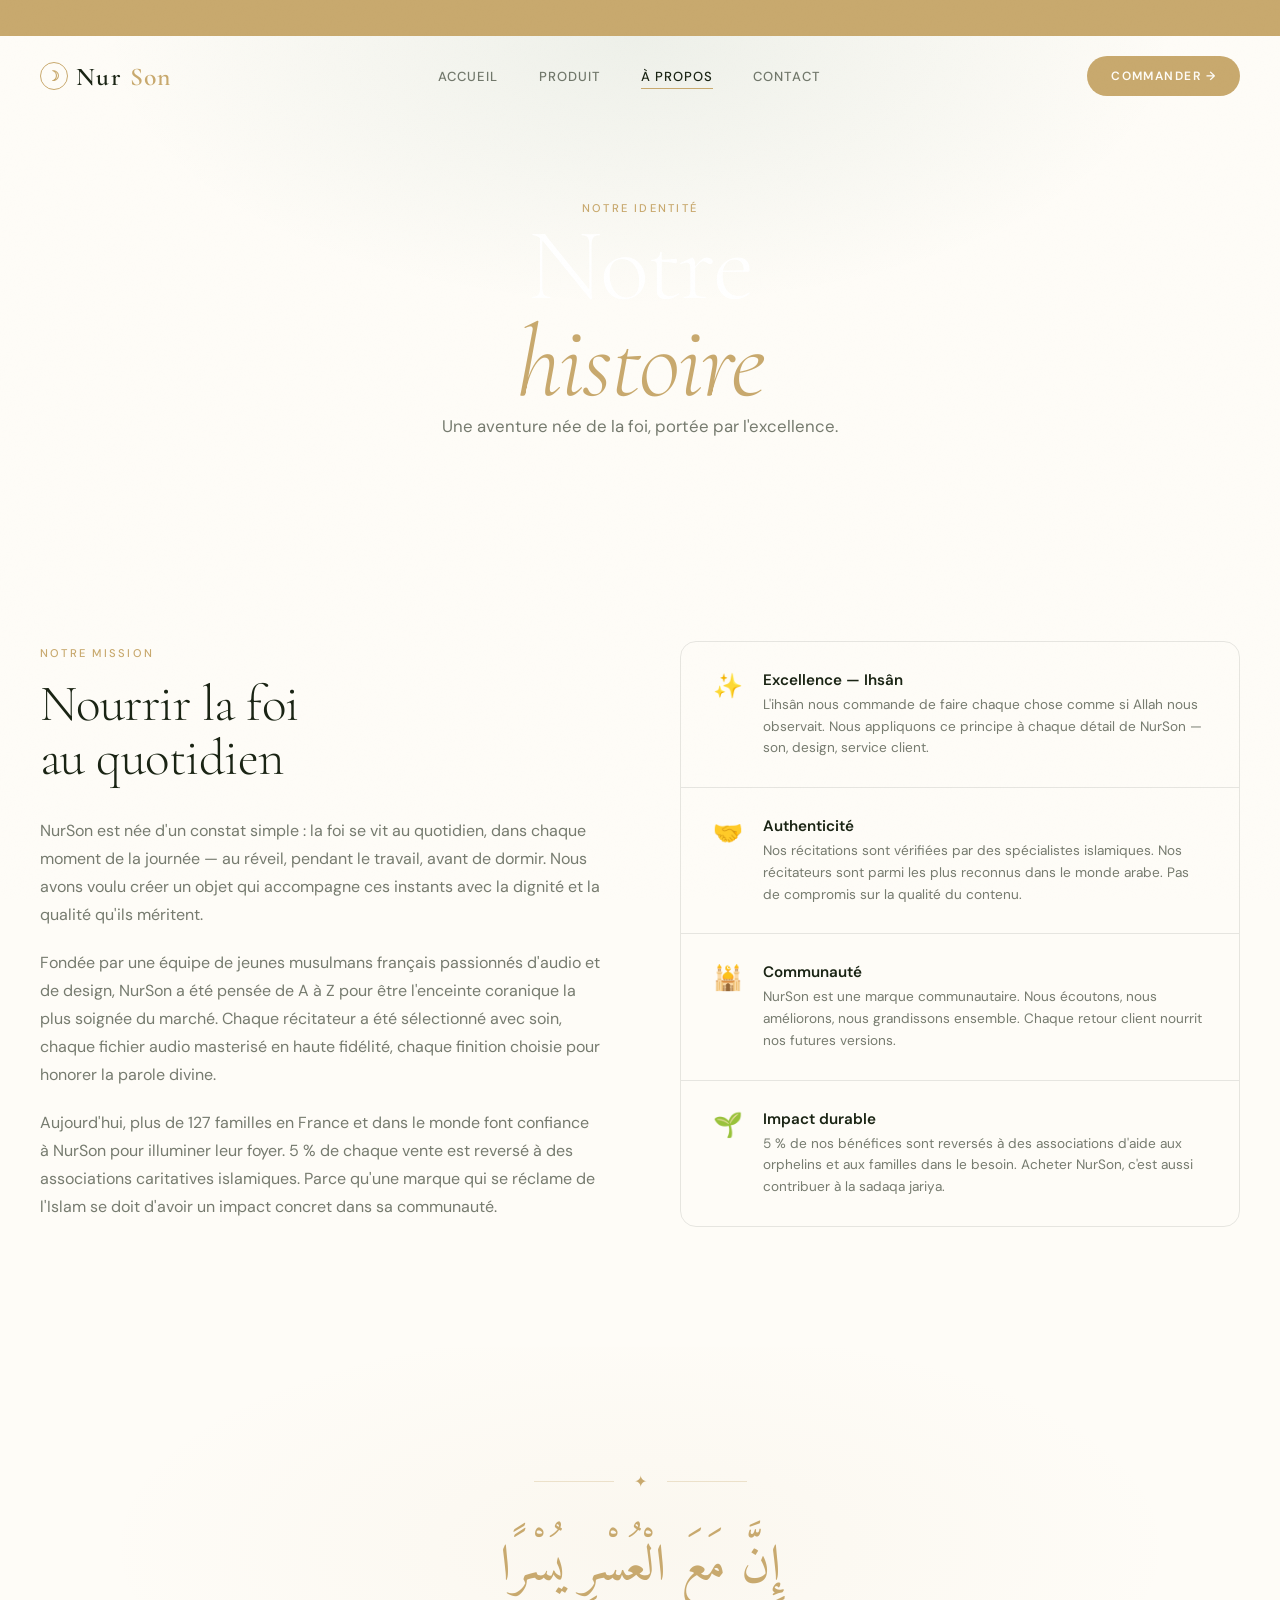
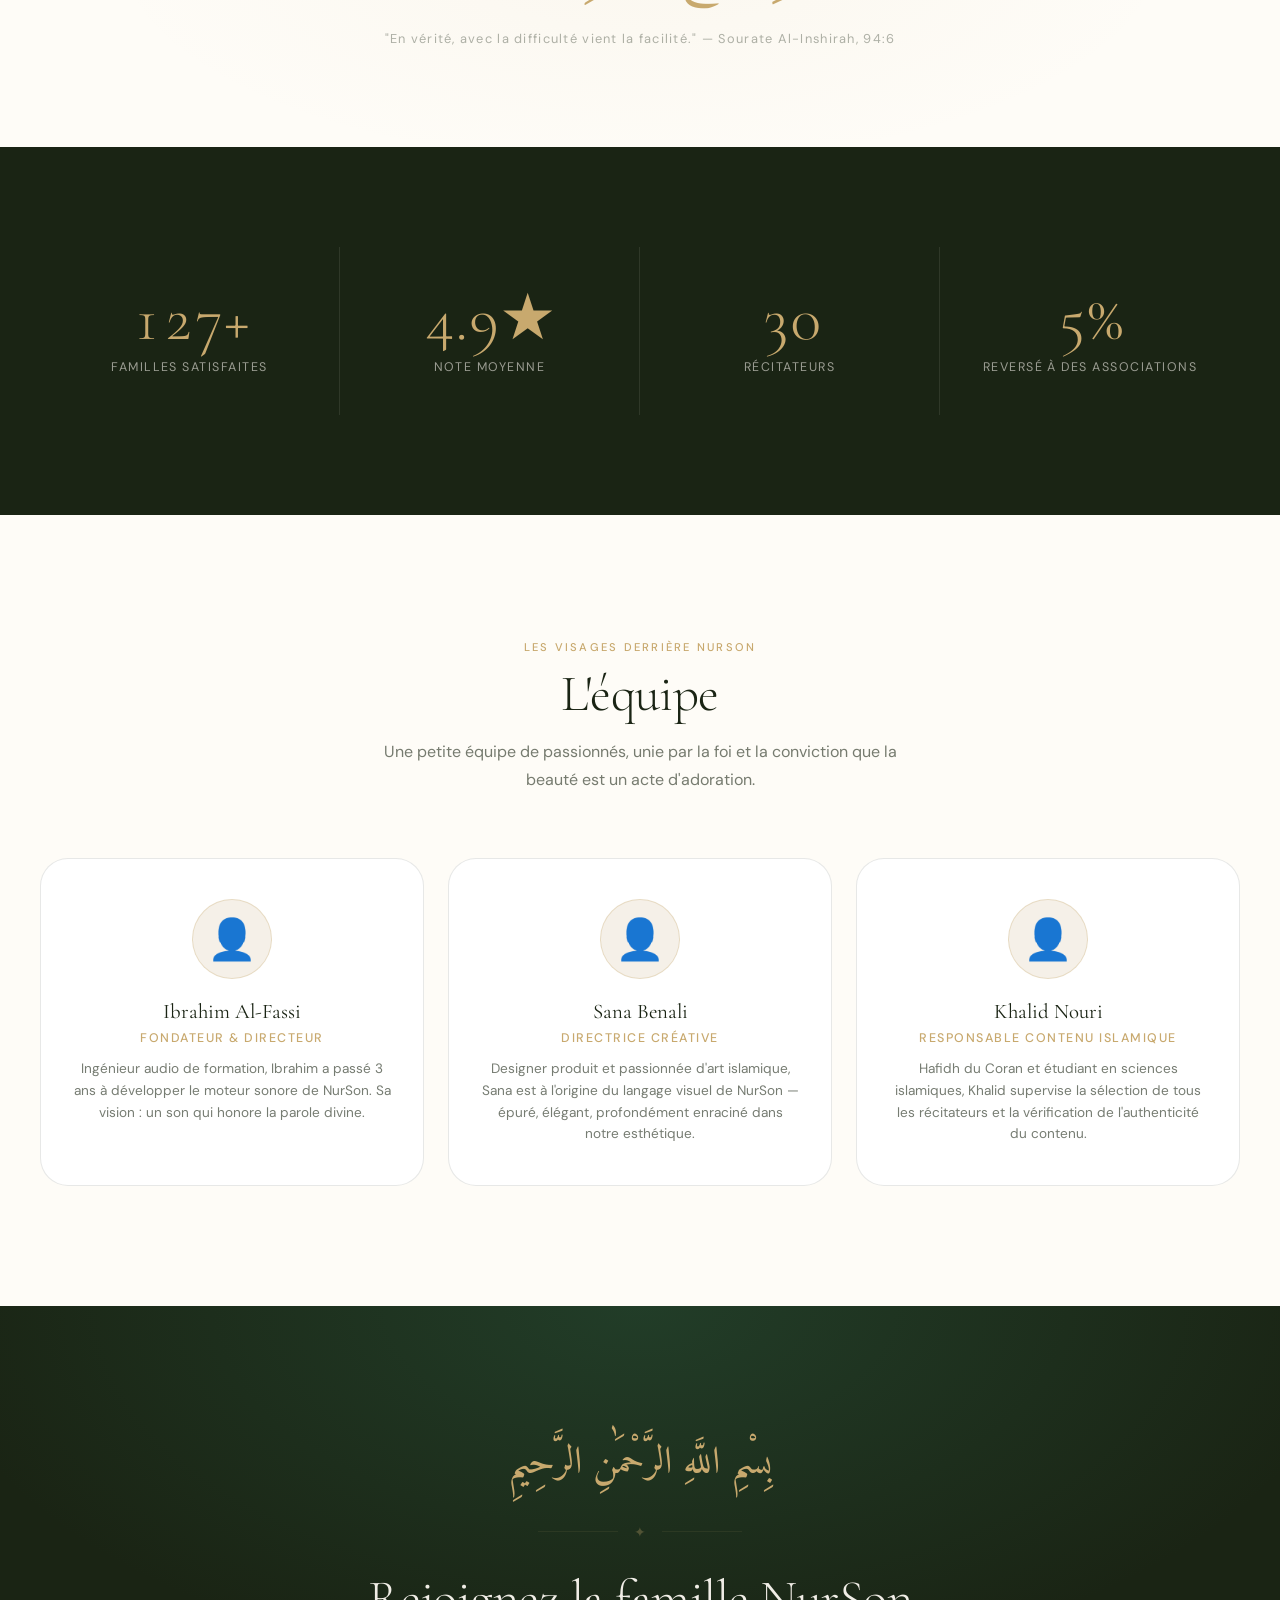
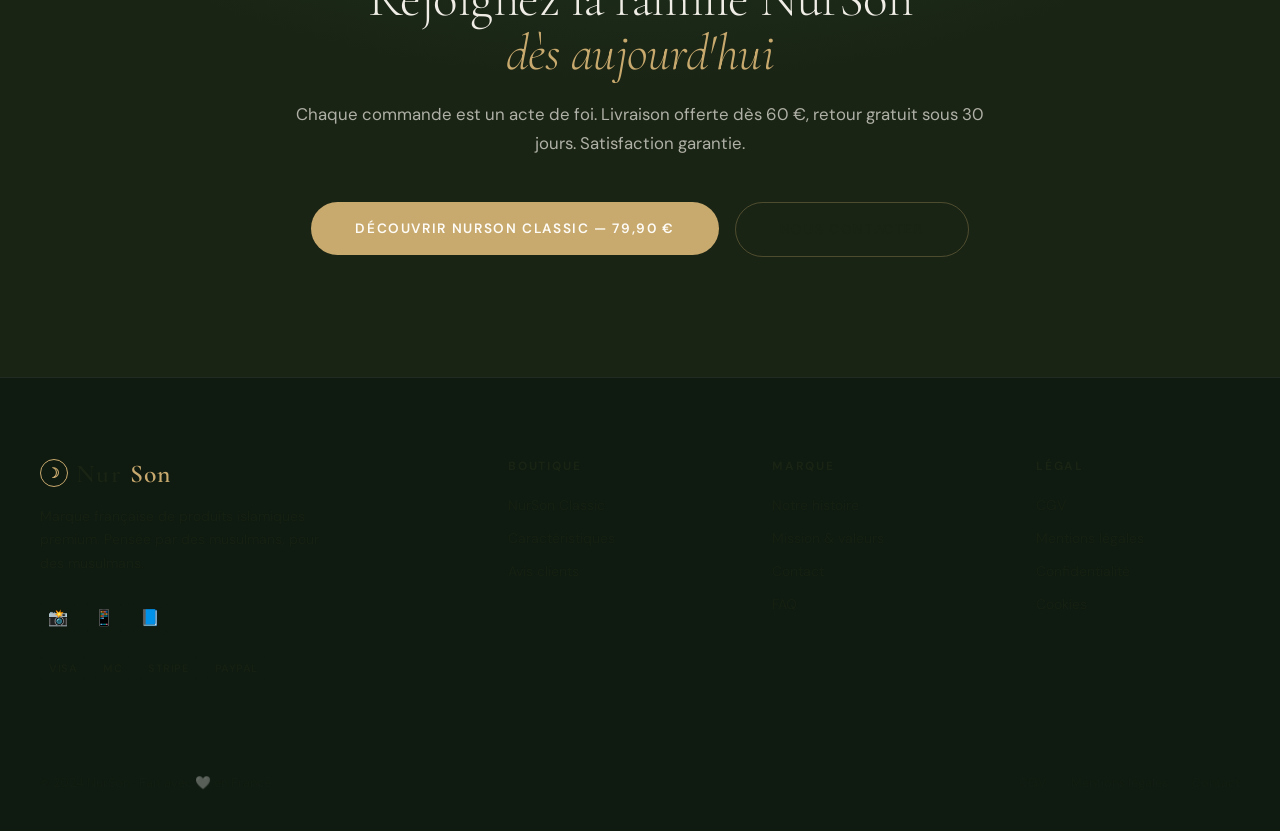
==== commit 84e396d4: "redesign: light cream theme — warm base, gold accents, dark contrast sections Co-Authored-By: Claude" ====
--- a/a-propos.html
+++ b/a-propos.html
@@ -17,7 +17,7 @@
   <link rel="preconnect" href="https://fonts.gstatic.com" crossorigin />
   <link href="https://fonts.googleapis.com/css2?family=Cormorant+Garamond:ital,wght@0,300;0,400;0,600;1,300;1,400&family=DM+Sans:wght@300;400;500;600&family=Amiri:wght@400;700&display=swap" rel="stylesheet" />
 
-  <link rel="stylesheet" href="css/style.css?v=6" />
+  <link rel="stylesheet" href="css/style.css?v=7" />
   <link rel="stylesheet" href="css/animations.css?v=2" />
   <link rel="icon" type="image/svg+xml" href="images/favicon.svg" />
 
--- a/css/style.css
+++ b/css/style.css
@@ -9,8 +9,8 @@
 html { scroll-behavior: smooth; font-size: 16px; }
 body {
   font-family: 'DM Sans', sans-serif;
-  background: #080C0A;
-  color: #F0EDE6;
+  background: #FEFCF7;
+  color: #1A2414;
   overflow-x: hidden;
   -webkit-font-smoothing: antialiased;
   cursor: none;
@@ -22,32 +22,32 @@
 
 /* ---- Tokens ---- */
 :root {
-  --bg: #080C0A;
-  --bg-2: #0F1610;
-  --bg-3: #141C15;
-  --surface: #1A241B;
-  --surface-2: #212E22;
+  --bg: #FEFCF7;
+  --bg-2: #F5F0E8;
+  --bg-3: #EDE8DC;
+  --surface: #FFFFFF;
+  --surface-2: #F5F0E8;
   --gold: #C8A96E;
 
   /* ---- Aliases for compatibility ---- */
-  --muted: rgba(240, 237, 230, 0.6);
+  --muted: rgba(26, 36, 20, 0.6);
   --font-sans: 'DM Sans', sans-serif;
-  --color-cream: #1A241B;
-  --color-muted: rgba(240, 237, 230, 0.6);
-  --gold-bright: #DFC07D;
-  --gold-dim: #8A6E3A;
-  --gold-glow: rgba(200, 169, 110, 0.15);
-  --white: #F0EDE6;
-  --white-60: rgba(240, 237, 230, 0.6);
-  --white-30: rgba(240, 237, 230, 0.3);
-  --white-10: rgba(240, 237, 230, 0.08);
-  --green: #1B3D2F;
-  --green-bright: #2D6246;
-  --border: rgba(200, 169, 110, 0.15);
-  --border-dim: rgba(240, 237, 230, 0.08);
-  --radius: 4px;
-  --radius-md: 12px;
-  --radius-lg: 24px;
+  --color-cream: #F5F0E8;
+  --color-muted: rgba(26, 36, 20, 0.6);
+  --gold-bright: #D4B87A;
+  --gold-dim: #A88A52;
+  --gold-glow: rgba(200, 169, 110, 0.2);
+  --white: #1A2414;
+  --white-60: rgba(26, 36, 20, 0.6);
+  --white-30: rgba(26, 36, 20, 0.35);
+  --white-10: rgba(26, 36, 20, 0.06);
+  --green: #2D6246;
+  --green-bright: #3D8060;
+  --border: rgba(200, 169, 110, 0.3);
+  --border-dim: rgba(26, 36, 20, 0.1);
+  --radius: 6px;
+  --radius-md: 16px;
+  --radius-lg: 28px;
   --radius-full: 999px;
   --ease-out: cubic-bezier(0.16, 1, 0.3, 1);
   --ease-in-out: cubic-bezier(0.87, 0, 0.13, 1);
@@ -63,7 +63,7 @@
   background-size: 200px 200px;
   pointer-events: none;
   z-index: 9999;
-  opacity: 0.4;
+  opacity: 0.15;
 }
 
 /* ---- Custom Cursor ---- */
@@ -186,9 +186,10 @@
   transition: background 0.5s var(--ease-out), top 0.3s var(--ease-out);
 }
 .nav.scrolled {
-  background: rgba(8, 12, 10, 0.95);
+  background: rgba(254, 252, 247, 0.97);
   backdrop-filter: blur(20px);
   border-bottom: 1px solid var(--border-dim);
+  box-shadow: 0 2px 24px rgba(26,36,20,0.08);
   top: 0;
 }
 .nav__inner {
@@ -301,7 +302,7 @@
 
 .btn-gold {
   background: var(--gold);
-  color: #080C0A;
+  color: #FEFCF7;
 }
 .btn-gold:hover { background: var(--gold-bright); box-shadow: 0 8px 32px rgba(200,169,110,0.35); }
 
@@ -355,8 +356,8 @@
 .hero__bg {
   position: absolute;
   inset: 0;
-  background: radial-gradient(ellipse 80% 60% at 70% 40%, rgba(27,61,47,0.5) 0%, transparent 70%),
-              radial-gradient(ellipse 50% 50% at 20% 80%, rgba(200,169,110,0.08) 0%, transparent 60%);
+  background: radial-gradient(ellipse 80% 60% at 70% 40%, rgba(45,98,70,0.07) 0%, transparent 70%),
+              radial-gradient(ellipse 50% 50% at 20% 80%, rgba(200,169,110,0.1) 0%, transparent 60%);
 }
 
 .hero__geo {
@@ -366,7 +367,7 @@
   transform: translateY(calc(-50% + 36px));
   width: min(540px, 45vw);
   aspect-ratio: 1;
-  opacity: 0.12;
+  opacity: 0.15;
   animation: geoRotate 60s linear infinite;
 }
 @keyframes geoRotate { to { transform: translateY(-50%) rotate(360deg); } }
@@ -399,7 +400,7 @@
 .hero__product-visual {
   width: 100%;
   aspect-ratio: 3/4;
-  background: linear-gradient(145deg, #1A2E20 0%, #0D1A10 60%, #080C0A 100%);
+  background: linear-gradient(145deg, #F5F0E8 0%, #EDE8DC 60%, #E5DDD0 100%);
   border-radius: var(--radius-lg);
   border: 1px solid var(--border);
   display: flex;
@@ -429,7 +430,7 @@
 .hero__product-arabic {
   font-family: 'Amiri', serif;
   font-size: 1.8rem;
-  color: rgba(200,169,110,0.5);
+  color: rgba(200,169,110,0.7);
   z-index: 1;
 }
 
@@ -554,7 +555,7 @@
   transform: translateY(-50%);
   width: 600px;
   height: 600px;
-  background: radial-gradient(circle, rgba(27,61,47,0.3) 0%, transparent 70%);
+  background: radial-gradient(circle, rgba(200,169,110,0.12) 0%, transparent 70%);
   pointer-events: none;
 }
 .spotlight__inner {
@@ -596,7 +597,7 @@
   padding: 20px 24px;
   backdrop-filter: blur(20px);
   min-width: 180px;
-  box-shadow: 0 20px 60px rgba(0,0,0,0.4);
+  box-shadow: 0 20px 60px rgba(0,0,0,0.12);
 }
 .spotlight__float-card .price {
   font-family: 'Cormorant Garamond', serif;
@@ -632,7 +633,7 @@
   border-radius: var(--radius-md);
   padding: 16px 20px;
   backdrop-filter: blur(20px);
-  box-shadow: 0 20px 60px rgba(0,0,0,0.4);
+  box-shadow: 0 20px 60px rgba(0,0,0,0.12);
 }
 .spotlight__stars-card .stars { color: var(--gold); font-size: 0.9rem; letter-spacing: 2px; }
 .spotlight__stars-card .stars-count { font-size: 0.75rem; color: var(--white-60); margin-top: 4px; }
@@ -720,7 +721,9 @@
 .why-card__text { font-size: 0.875rem; color: var(--white-60); line-height: 1.7; }
 
 /* ---- Stats ---- */
-.stats { background: var(--bg); padding: 100px 0; }
+.stats { background: #1A2414; padding: 100px 0; }
+.stats .stat-item { border-right-color: rgba(240,237,230,0.1); }
+.stats .stat-item__label { color: rgba(240,237,230,0.6); }
 .stats__grid { display: grid; grid-template-columns: repeat(4, 1fr); gap: 0; }
 .stat-item {
   text-align: center;
@@ -824,16 +827,16 @@
 .arabic-section__divider-icon { color: var(--gold); font-size: 1rem; }
 
 /* ---- CTA section ---- */
-.cta-section { background: var(--surface); padding: 120px 0; position: relative; overflow: hidden; }
+.cta-section { background: #1A2414; padding: 120px 0; position: relative; overflow: hidden; }
 .cta-section::before {
   content: '';
   position: absolute;
   inset: 0;
-  background: radial-gradient(ellipse 80% 80% at 50% 0%, rgba(27,61,47,0.5) 0%, transparent 70%);
+  background: radial-gradient(ellipse 80% 80% at 50% 0%, rgba(45,98,70,0.4) 0%, transparent 70%);
 }
 .cta-section__inner { text-align: center; position: relative; z-index: 1; max-width: 700px; margin: 0 auto; }
-.cta-section__title { color: var(--white); margin-bottom: 20px; }
-.cta-section__sub { color: var(--white-60); font-size: 1.05rem; line-height: 1.7; margin-bottom: 44px; }
+.cta-section__title { color: #F0EDE6; margin-bottom: 20px; }
+.cta-section__sub { color: rgba(240,237,230,0.7); font-size: 1.05rem; line-height: 1.7; margin-bottom: 44px; }
 .cta-section__actions { display: flex; gap: 16px; justify-content: center; flex-wrap: wrap; }
 
 /* ---- Product page specific ---- */
@@ -1003,7 +1006,7 @@
   content: '';
   position: absolute;
   inset: 0;
-  background: radial-gradient(ellipse 60% 60% at 50% 50%, rgba(200,169,110,0.06) 0%, transparent 70%);
+  background: radial-gradient(ellipse 60% 80% at 50% 0%, rgba(45,98,70,0.08) 0%, transparent 70%);
 }
 .about-hero__title { color: var(--white); position: relative; z-index: 1; }
 
@@ -1102,7 +1105,15 @@
 .legal-content a { color: var(--gold); text-decoration: underline; }
 
 /* ---- Footer ---- */
-.footer { background: var(--bg-2); border-top: 1px solid var(--border-dim); padding: 80px 0 40px; }
+.footer { background: #0F1A10; border-top: 1px solid rgba(240,237,230,0.08); padding: 80px 0 40px; }
+.footer__desc { color: rgba(240,237,230,0.55); }
+.footer__link { color: rgba(240,237,230,0.55); }
+.footer__col-title { color: rgba(240,237,230,0.9); }
+.footer__social-link { background: rgba(240,237,230,0.06); border-color: rgba(240,237,230,0.1); }
+.pay-chip { background: rgba(240,237,230,0.06); border-color: rgba(240,237,230,0.1); color: rgba(240,237,230,0.5); }
+.footer__bottom { color: rgba(240,237,230,0.35); border-top-color: rgba(240,237,230,0.08); }
+.footer__bottom-links a { color: rgba(240,237,230,0.35); }
+.divider { border-color: rgba(240,237,230,0.08); }
 .footer__grid { display: grid; grid-template-columns: 2fr 1fr 1fr 1fr; gap: 60px; margin-bottom: 60px; }
 .footer__logo { margin-bottom: 16px; }
 .footer__desc { font-size: 0.875rem; color: var(--white-60); line-height: 1.7; margin-bottom: 24px; max-width: 300px; }
@@ -1152,7 +1163,7 @@
   padding: 16px 24px;
   font-size: 0.875rem;
   color: var(--white);
-  box-shadow: 0 20px 60px rgba(0,0,0,0.5);
+  box-shadow: 0 20px 60px rgba(0,0,0,0.15);
   z-index: 9000;
   transform: translateY(80px) scale(0.9);
   opacity: 0;
@@ -1225,7 +1236,7 @@
   content: '';
   position: absolute;
   inset: 0;
-  background: radial-gradient(ellipse 60% 80% at 50% 0%, rgba(27,61,47,0.35) 0%, transparent 70%);
+  background: radial-gradient(ellipse 60% 80% at 50% 0%, rgba(45,98,70,0.08) 0%, transparent 70%);
 }
 .page-hero > * { position: relative; z-index: 1; }
 .page-hero__title { color: var(--white); margin-bottom: 16px; }
@@ -1317,4 +1328,4 @@
 }
 
 /* radius-md alias (used in cgv.html inline styles) */
-:root { --radius-md: 12px; }
+:root { --radius-md: 16px; --muted: rgba(26, 36, 20, 0.6); --color-cream: #F5F0E8; --color-muted: rgba(26, 36, 20, 0.6); }
--- a/css/animations.css
+++ b/css/animations.css
@@ -23,7 +23,7 @@
 .loader {
   position: fixed;
   inset: 0;
-  background: #080C0A;
+  background: #FEFCF7;
   z-index: 99999;
   display: flex;
   align-items: center;
@@ -41,7 +41,7 @@
   font-family: 'Cormorant Garamond', serif;
   font-size: 2.5rem;
   font-weight: 300;
-  color: #F0EDE6;
+  color: #1A2414;
   letter-spacing: 0.1em;
 }
 .loader__logo em { color: #C8A96E; font-style: normal; }
@@ -54,7 +54,7 @@
 .loader__bar {
   width: 160px;
   height: 1px;
-  background: rgba(240,237,230,0.1);
+  background: rgba(26,36,20,0.1);
   border-radius: 1px;
   overflow: hidden;
 }
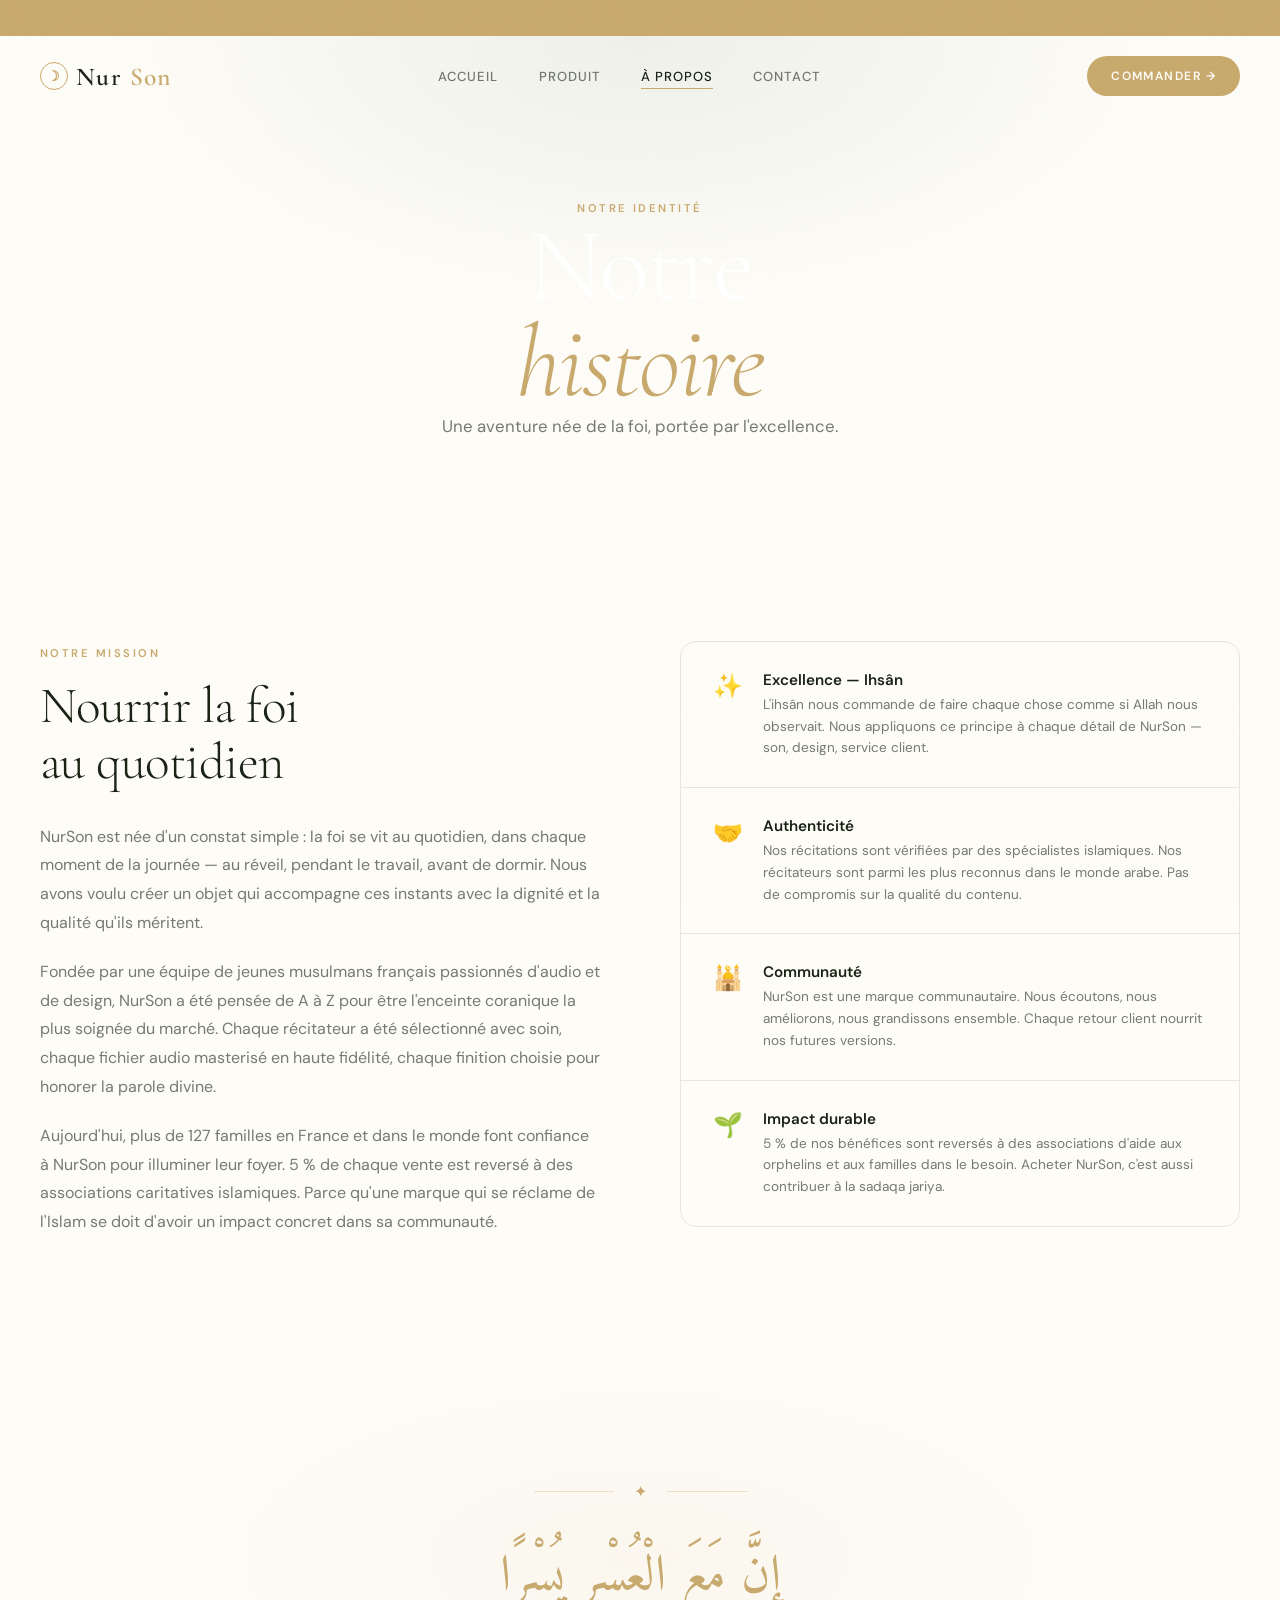
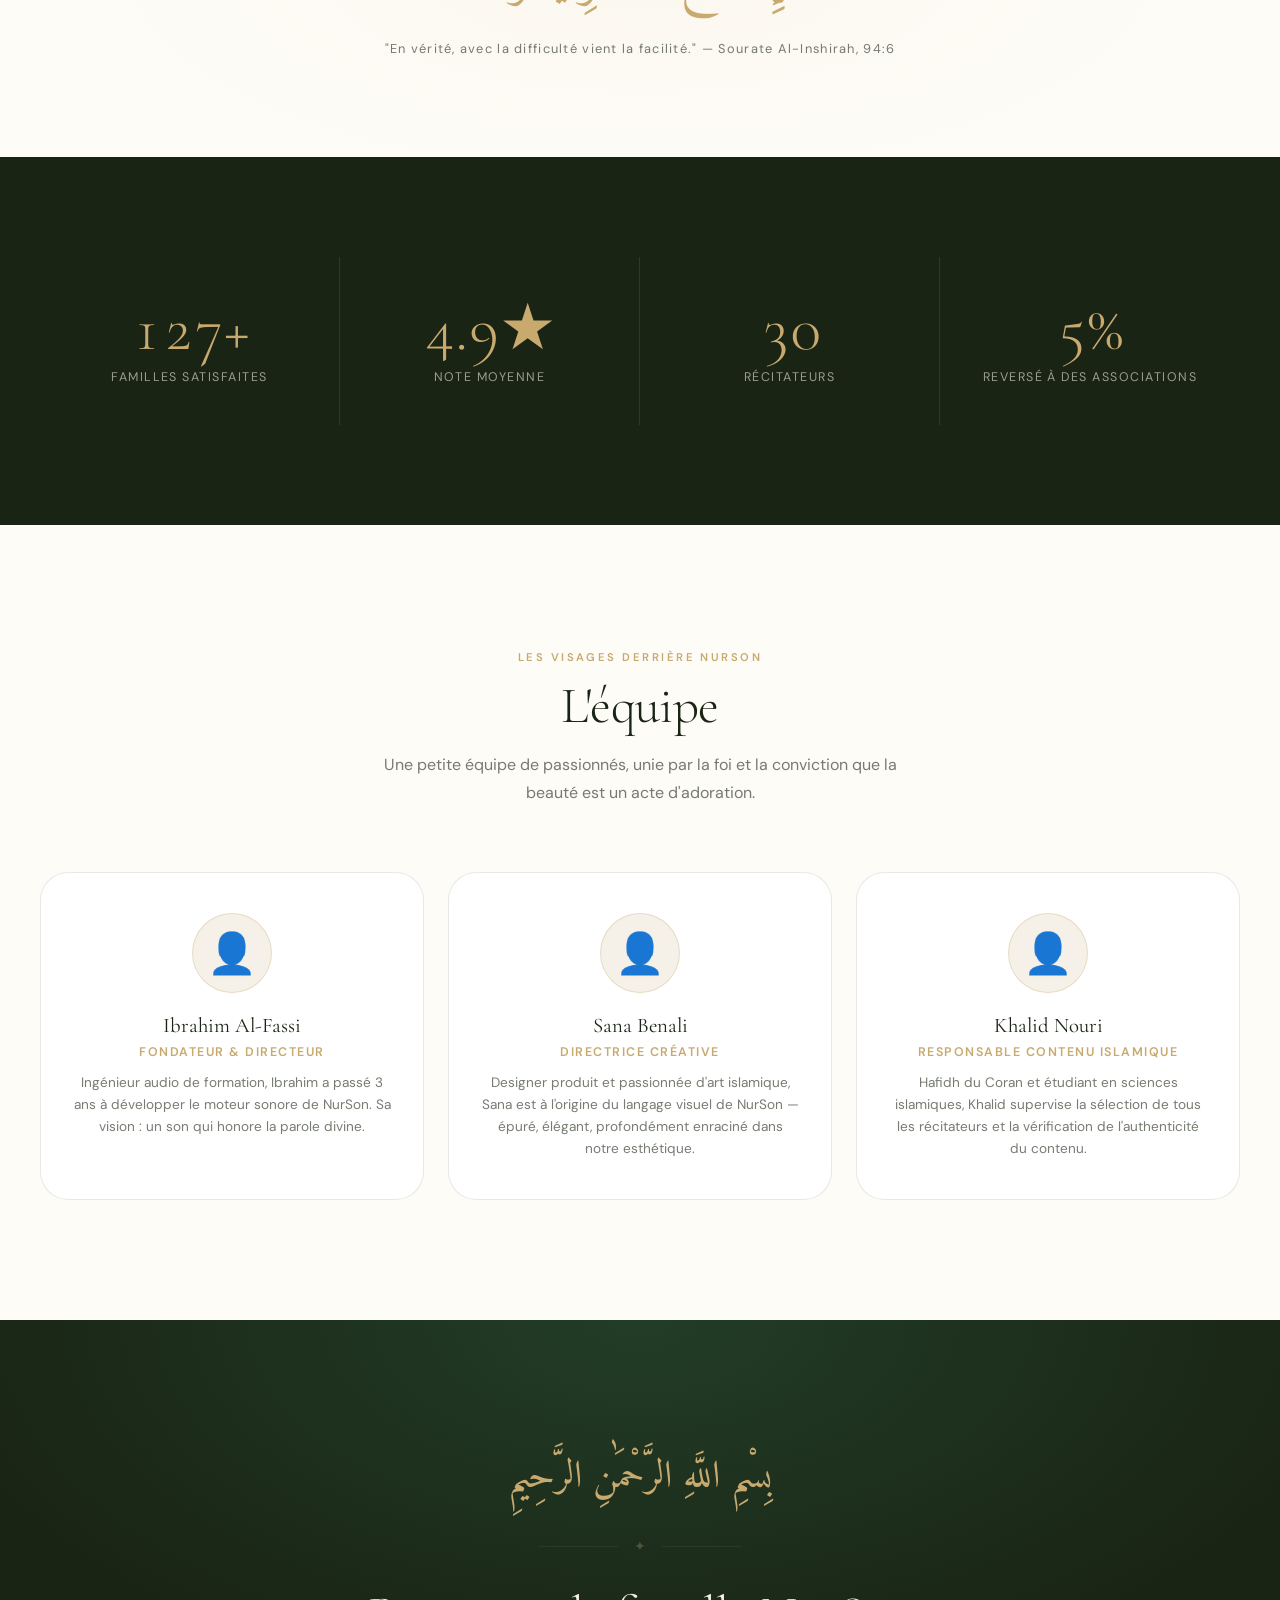
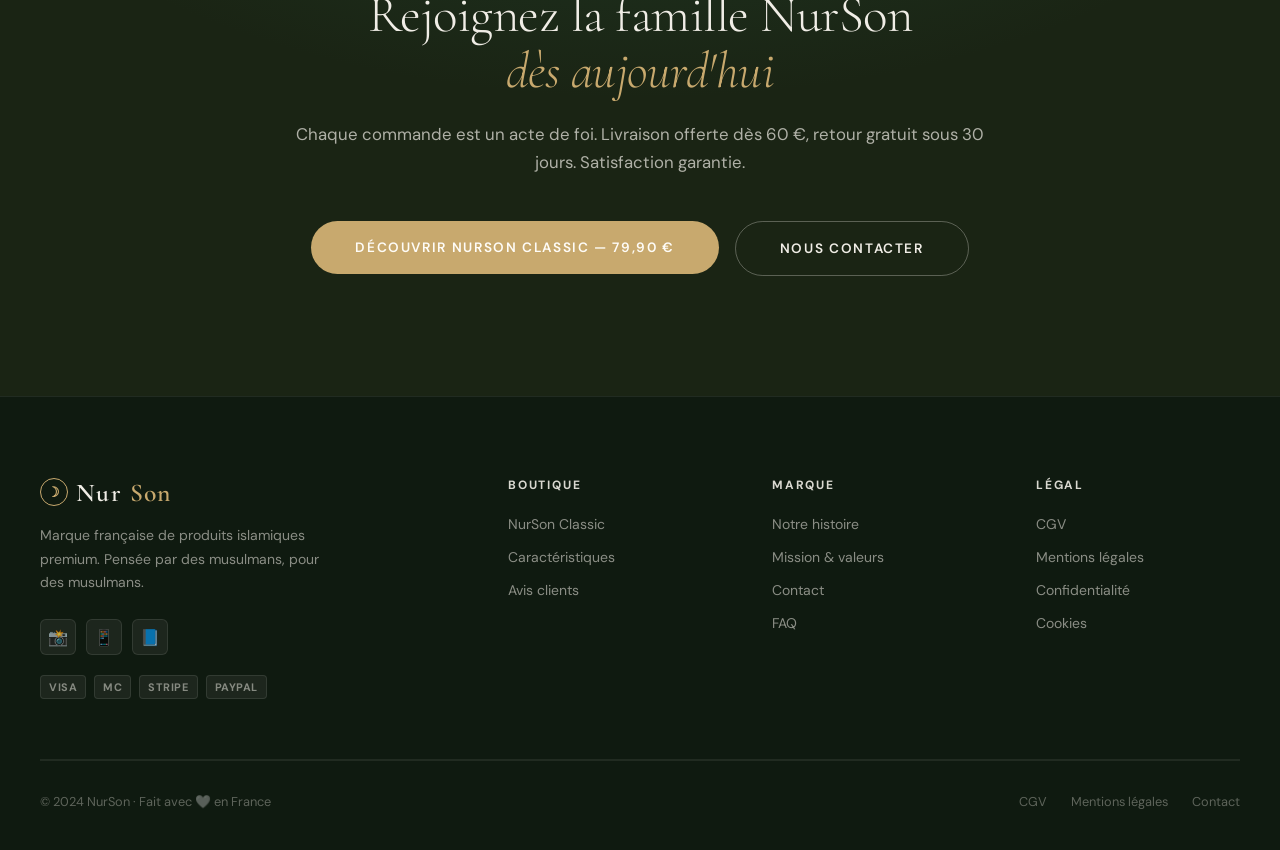
==== commit 3a1df116: "fix: comprehensive light theme color & typography corrections - Footer: remove duplicate conflicting" ====
--- a/a-propos.html
+++ b/a-propos.html
@@ -17,8 +17,8 @@
   <link rel="preconnect" href="https://fonts.gstatic.com" crossorigin />
   <link href="https://fonts.googleapis.com/css2?family=Cormorant+Garamond:ital,wght@0,300;0,400;0,600;1,300;1,400&family=DM+Sans:wght@300;400;500;600&family=Amiri:wght@400;700&display=swap" rel="stylesheet" />
 
-  <link rel="stylesheet" href="css/style.css?v=7" />
-  <link rel="stylesheet" href="css/animations.css?v=2" />
+  <link rel="stylesheet" href="css/style.css?v=8" />
+  <link rel="stylesheet" href="css/animations.css?v=3" />
   <link rel="icon" type="image/svg+xml" href="images/favicon.svg" />
 
   <script type="application/ld+json">
--- a/css/style.css
+++ b/css/style.css
@@ -99,28 +99,31 @@
   font-weight: 300;
   line-height: 0.95;
   letter-spacing: -0.02em;
+  color: var(--white);
 }
 .t-headline {
   font-family: 'Cormorant Garamond', serif;
   font-size: clamp(2.2rem, 4vw, 4rem);
   font-weight: 300;
-  line-height: 1.05;
+  line-height: 1.1;
   letter-spacing: -0.01em;
+  color: var(--white);
 }
 .t-title {
   font-family: 'Cormorant Garamond', serif;
   font-size: clamp(1.6rem, 2.5vw, 2.4rem);
   font-weight: 400;
   line-height: 1.15;
+  color: var(--white);
 }
 .t-label {
   font-size: 0.7rem;
-  font-weight: 500;
-  letter-spacing: 0.2em;
+  font-weight: 600;
+  letter-spacing: 0.22em;
   text-transform: uppercase;
   color: var(--gold);
 }
-.t-body { font-size: 1rem; line-height: 1.75; color: var(--white-60); }
+.t-body { font-size: 1rem; line-height: 1.8; color: var(--white-60); }
 .t-small { font-size: 0.85rem; color: var(--white-60); }
 .t-arabic {
   font-family: 'Amiri', serif;
@@ -128,6 +131,16 @@
   color: var(--gold);
   line-height: 2;
   text-align: center;
+}
+
+/* Dark section typography overrides — white text on dark bg */
+.stats .t-headline,
+.stats .t-display,
+.stats .t-title,
+.cta-section .t-headline,
+.cta-section .t-display,
+.cta-section .t-title {
+  color: #F0EDE6;
 }
 
 .italic { font-style: italic; }
@@ -309,9 +322,9 @@
 .btn-outline {
   background: transparent;
   color: var(--white);
-  border: 1px solid var(--border);
-}
-.btn-outline:hover { border-color: var(--gold); color: var(--gold); }
+  border: 1.5px solid rgba(200,169,110,0.5);
+}
+.btn-outline:hover { border-color: var(--gold); color: var(--gold); background: rgba(200,169,110,0.06); }
 
 .btn-ghost {
   background: var(--white-10);
@@ -370,7 +383,7 @@
   opacity: 0.15;
   animation: geoRotate 60s linear infinite;
 }
-@keyframes geoRotate { to { transform: translateY(-50%) rotate(360deg); } }
+@keyframes geoRotate { to { transform: translateY(calc(-50% + 36px)) rotate(360deg); } }
 
 .hero__geo-inner {
   position: absolute;
@@ -490,12 +503,12 @@
   font-size: 0.75rem;
   letter-spacing: 0.15em;
   text-transform: uppercase;
-  color: var(--white-30);
+  color: var(--white-60);
 }
 .hero__scroll-line {
   width: 48px;
   height: 1px;
-  background: var(--white-30);
+  background: rgba(200,169,110,0.3);
   position: relative;
   overflow: hidden;
 }
@@ -649,12 +662,13 @@
   align-items: center;
   gap: 16px;
   padding: 16px 20px;
-  background: var(--white-10);
+  background: var(--surface);
   border: 1px solid var(--border-dim);
   border-radius: var(--radius-md);
   transition: border-color 0.3s, background 0.3s;
-}
-.feature-pill:hover { border-color: var(--border); background: rgba(200,169,110,0.05); }
+  box-shadow: 0 2px 8px rgba(26,36,20,0.04);
+}
+.feature-pill:hover { border-color: var(--border); background: rgba(200,169,110,0.06); }
 .feature-pill__icon {
   width: 40px;
   height: 40px;
@@ -672,15 +686,15 @@
 
 .spotlight__cta { display: flex; gap: 16px; align-items: center; }
 
-/* ---- Why section (dark grid) ---- */
+/* ---- Why section ---- */
 .why { background: var(--bg-2); }
 .why__grid {
   display: grid;
   grid-template-columns: repeat(3, 1fr);
   gap: 1px;
-  background: var(--border-dim);
-  border: 1px solid var(--border-dim);
-  border-radius: var(--radius-md);
+  background: rgba(200,169,110,0.15);
+  border: 1px solid rgba(200,169,110,0.15);
+  border-radius: var(--radius-lg);
   overflow: hidden;
 }
 .why-card {
@@ -693,23 +707,23 @@
   content: '';
   position: absolute;
   inset: 0;
-  background: linear-gradient(135deg, rgba(200,169,110,0.05) 0%, transparent 60%);
+  background: linear-gradient(135deg, rgba(200,169,110,0.08) 0%, transparent 60%);
   opacity: 0;
   transition: opacity 0.4s;
 }
-.why-card:hover { background: var(--bg-3); }
+.why-card:hover { background: #FEFCF7; }
 .why-card:hover::before { opacity: 1; }
 
 .why-card__num {
   font-family: 'Cormorant Garamond', serif;
   font-size: 5rem;
   font-weight: 300;
-  color: rgba(200,169,110,0.08);
+  color: rgba(200,169,110,0.22);
   line-height: 1;
   margin-bottom: -16px;
   transition: color 0.4s;
 }
-.why-card:hover .why-card__num { color: rgba(200,169,110,0.15); }
+.why-card:hover .why-card__num { color: rgba(200,169,110,0.4); }
 .why-card__icon { font-size: 1.8rem; margin-bottom: 20px; }
 .why-card__title {
   font-family: 'Cormorant Garamond', serif;
@@ -813,7 +827,7 @@
   background: radial-gradient(ellipse 60% 80% at 50% 50%, rgba(200,169,110,0.06) 0%, transparent 70%);
 }
 .arabic-section .t-arabic { font-size: clamp(1.8rem, 4vw, 3.5rem); position: relative; z-index: 1; }
-.arabic-section__ref { font-size: 0.8rem; color: var(--white-30); margin-top: 12px; position: relative; z-index: 1; letter-spacing: 0.1em; }
+.arabic-section__ref { font-size: 0.8rem; color: var(--white-60); margin-top: 12px; position: relative; z-index: 1; letter-spacing: 0.1em; }
 .arabic-section__divider {
   display: flex;
   align-items: center;
@@ -838,6 +852,8 @@
 .cta-section__title { color: #F0EDE6; margin-bottom: 20px; }
 .cta-section__sub { color: rgba(240,237,230,0.7); font-size: 1.05rem; line-height: 1.7; margin-bottom: 44px; }
 .cta-section__actions { display: flex; gap: 16px; justify-content: center; flex-wrap: wrap; }
+.cta-section .btn-outline { color: #F0EDE6; border-color: rgba(240,237,230,0.3); }
+.cta-section .btn-outline:hover { border-color: var(--gold); color: var(--gold); background: rgba(200,169,110,0.1); }
 
 /* ---- Product page specific ---- */
 .product-hero { background: var(--bg); padding-top: 100px; }
@@ -1104,26 +1120,26 @@
 .legal-content ol { list-style: decimal; margin-left: 24px; margin-bottom: 16px; }
 .legal-content a { color: var(--gold); text-decoration: underline; }
 
-/* ---- Footer ---- */
-.footer { background: #0F1A10; border-top: 1px solid rgba(240,237,230,0.08); padding: 80px 0 40px; }
-.footer__desc { color: rgba(240,237,230,0.55); }
-.footer__link { color: rgba(240,237,230,0.55); }
-.footer__col-title { color: rgba(240,237,230,0.9); }
-.footer__social-link { background: rgba(240,237,230,0.06); border-color: rgba(240,237,230,0.1); }
-.pay-chip { background: rgba(240,237,230,0.06); border-color: rgba(240,237,230,0.1); color: rgba(240,237,230,0.5); }
-.footer__bottom { color: rgba(240,237,230,0.35); border-top-color: rgba(240,237,230,0.08); }
-.footer__bottom-links a { color: rgba(240,237,230,0.35); }
-.divider { border-color: rgba(240,237,230,0.08); }
+/* ---- Footer (dark section — all text hardcoded light) ---- */
+.footer {
+  background: #0F1A10;
+  border-top: 1px solid rgba(240,237,230,0.08);
+  padding: 80px 0 40px;
+}
+.footer .nav__logo { color: #F0EDE6; }
+.footer .nav__logo em { color: var(--gold); }
+.footer .nav__logo-mark { border-color: var(--gold); color: var(--gold); }
 .footer__grid { display: grid; grid-template-columns: 2fr 1fr 1fr 1fr; gap: 60px; margin-bottom: 60px; }
 .footer__logo { margin-bottom: 16px; }
-.footer__desc { font-size: 0.875rem; color: var(--white-60); line-height: 1.7; margin-bottom: 24px; max-width: 300px; }
+.footer__desc { font-size: 0.875rem; color: rgba(240,237,230,0.55); line-height: 1.7; margin-bottom: 24px; max-width: 300px; }
 .footer__social { display: flex; gap: 10px; }
 .footer__social-link {
   width: 36px;
   height: 36px;
   border-radius: var(--radius);
-  background: var(--white-10);
-  border: 1px solid var(--border-dim);
+  background: rgba(240,237,230,0.06);
+  border: 1px solid rgba(240,237,230,0.1);
+  color: rgba(240,237,230,0.7);
   display: flex;
   align-items: center;
   justify-content: center;
@@ -1131,12 +1147,12 @@
   transition: all 0.3s;
 }
 .footer__social-link:hover { border-color: var(--gold); color: var(--gold); }
-.footer__col-title { font-size: 0.75rem; font-weight: 700; letter-spacing: 0.15em; text-transform: uppercase; color: var(--white); margin-bottom: 20px; }
+.footer__col-title { font-size: 0.75rem; font-weight: 700; letter-spacing: 0.15em; text-transform: uppercase; color: rgba(240,237,230,0.9); margin-bottom: 20px; }
 .footer__links { display: flex; flex-direction: column; gap: 12px; }
-.footer__link { font-size: 0.875rem; color: var(--white-60); transition: color 0.3s; }
+.footer__link { font-size: 0.875rem; color: rgba(240,237,230,0.55); transition: color 0.3s; }
 .footer__link:hover { color: var(--gold); }
 .footer__bottom {
-  border-top: 1px solid var(--border-dim);
+  border-top: 1px solid rgba(240,237,230,0.08);
   padding-top: 32px;
   display: flex;
   align-items: center;
@@ -1144,13 +1160,14 @@
   flex-wrap: wrap;
   gap: 16px;
   font-size: 0.8rem;
-  color: var(--white-30);
+  color: rgba(240,237,230,0.35);
 }
 .footer__bottom-links { display: flex; gap: 24px; }
-.footer__bottom-links a { color: var(--white-30); transition: color 0.3s; }
+.footer__bottom-links a { color: rgba(240,237,230,0.35); transition: color 0.3s; }
 .footer__bottom-links a:hover { color: var(--gold); }
 .footer__pay { display: flex; gap: 8px; }
-.pay-chip { background: var(--white-10); border: 1px solid var(--border-dim); border-radius: 4px; padding: 4px 8px; font-size: 0.68rem; font-weight: 700; letter-spacing: 0.05em; color: var(--white-60); }
+.pay-chip { background: rgba(240,237,230,0.06); border: 1px solid rgba(240,237,230,0.1); border-radius: 4px; padding: 4px 8px; font-size: 0.68rem; font-weight: 700; letter-spacing: 0.05em; color: rgba(240,237,230,0.5); }
+.footer .divider { border-color: rgba(240,237,230,0.08); }
 
 /* ---- Toast ---- */
 .toast {
@@ -1173,9 +1190,9 @@
 .toast.show { transform: translateY(0) scale(1); opacity: 1; }
 
 /* ---- Breadcrumb ---- */
-.breadcrumb { display: flex; align-items: center; gap: 10px; font-size: 0.8rem; color: var(--white-30); padding: 20px 0 0; }
+.breadcrumb { display: flex; align-items: center; gap: 10px; font-size: 0.8rem; color: var(--white-60); padding: 20px 0 0; }
 .breadcrumb a:hover { color: var(--gold); }
-.breadcrumb__sep { color: var(--border); }
+.breadcrumb__sep { color: rgba(200,169,110,0.4); }
 
 /* ---- Mobile nav overlay ---- */
 .mobile-nav {
@@ -1221,9 +1238,15 @@
 .sr-only { position: absolute; width: 1px; height: 1px; overflow: hidden; clip: rect(0,0,0,0); white-space: nowrap; }
 .section-header { margin-bottom: 64px; }
 .section-header.center { text-align: center; }
-.section-header__sub { font-size: 1rem; color: var(--white-60); line-height: 1.75; margin-top: 16px; max-width: 560px; }
+.section-header__sub { font-size: 1rem; color: var(--white-60); line-height: 1.8; margin-top: 16px; max-width: 560px; }
 .section-header.center .section-header__sub { margin: 16px auto 0; }
 .divider { border: none; border-top: 1px solid var(--border-dim); }
+
+/* Section header on dark backgrounds */
+.stats .section-header__sub,
+.cta-section .section-header__sub {
+  color: rgba(240,237,230,0.6);
+}
 .mt-8 { margin-top: 8px; }
 .mt-16 { margin-top: 16px; }
 .mt-24 { margin-top: 24px; }
@@ -1252,7 +1275,7 @@
   .footer__grid { grid-template-columns: 1fr 1fr; gap: 40px; }
   .stats__grid { grid-template-columns: repeat(2, 1fr); }
   .stat-item:nth-child(2) { border-right: none; }
-  .stat-item:nth-child(3), .stat-item:nth-child(4) { border-top: 1px solid var(--border-dim); }
+  .stat-item:nth-child(3), .stat-item:nth-child(4) { border-top: 1px solid rgba(240,237,230,0.1); }
 }
 @media (max-width: 768px) {
   .container { padding: 0 20px; }
@@ -1268,6 +1291,8 @@
   .spotlight__stars-card { left: 0; }
   .why__grid { grid-template-columns: 1fr; }
   .stats__grid { grid-template-columns: repeat(2, 1fr); }
+  .stats .stat-item { border-right: none; border-bottom: 1px solid rgba(240,237,230,0.1); }
+  .stats .stat-item:last-child { border-bottom: none; }
   .testimonials__track .testi-card { width: calc(100% - 24px); }
   .product-layout { grid-template-columns: 1fr; gap: 40px; }
   .product-gallery__sticky { position: static; }
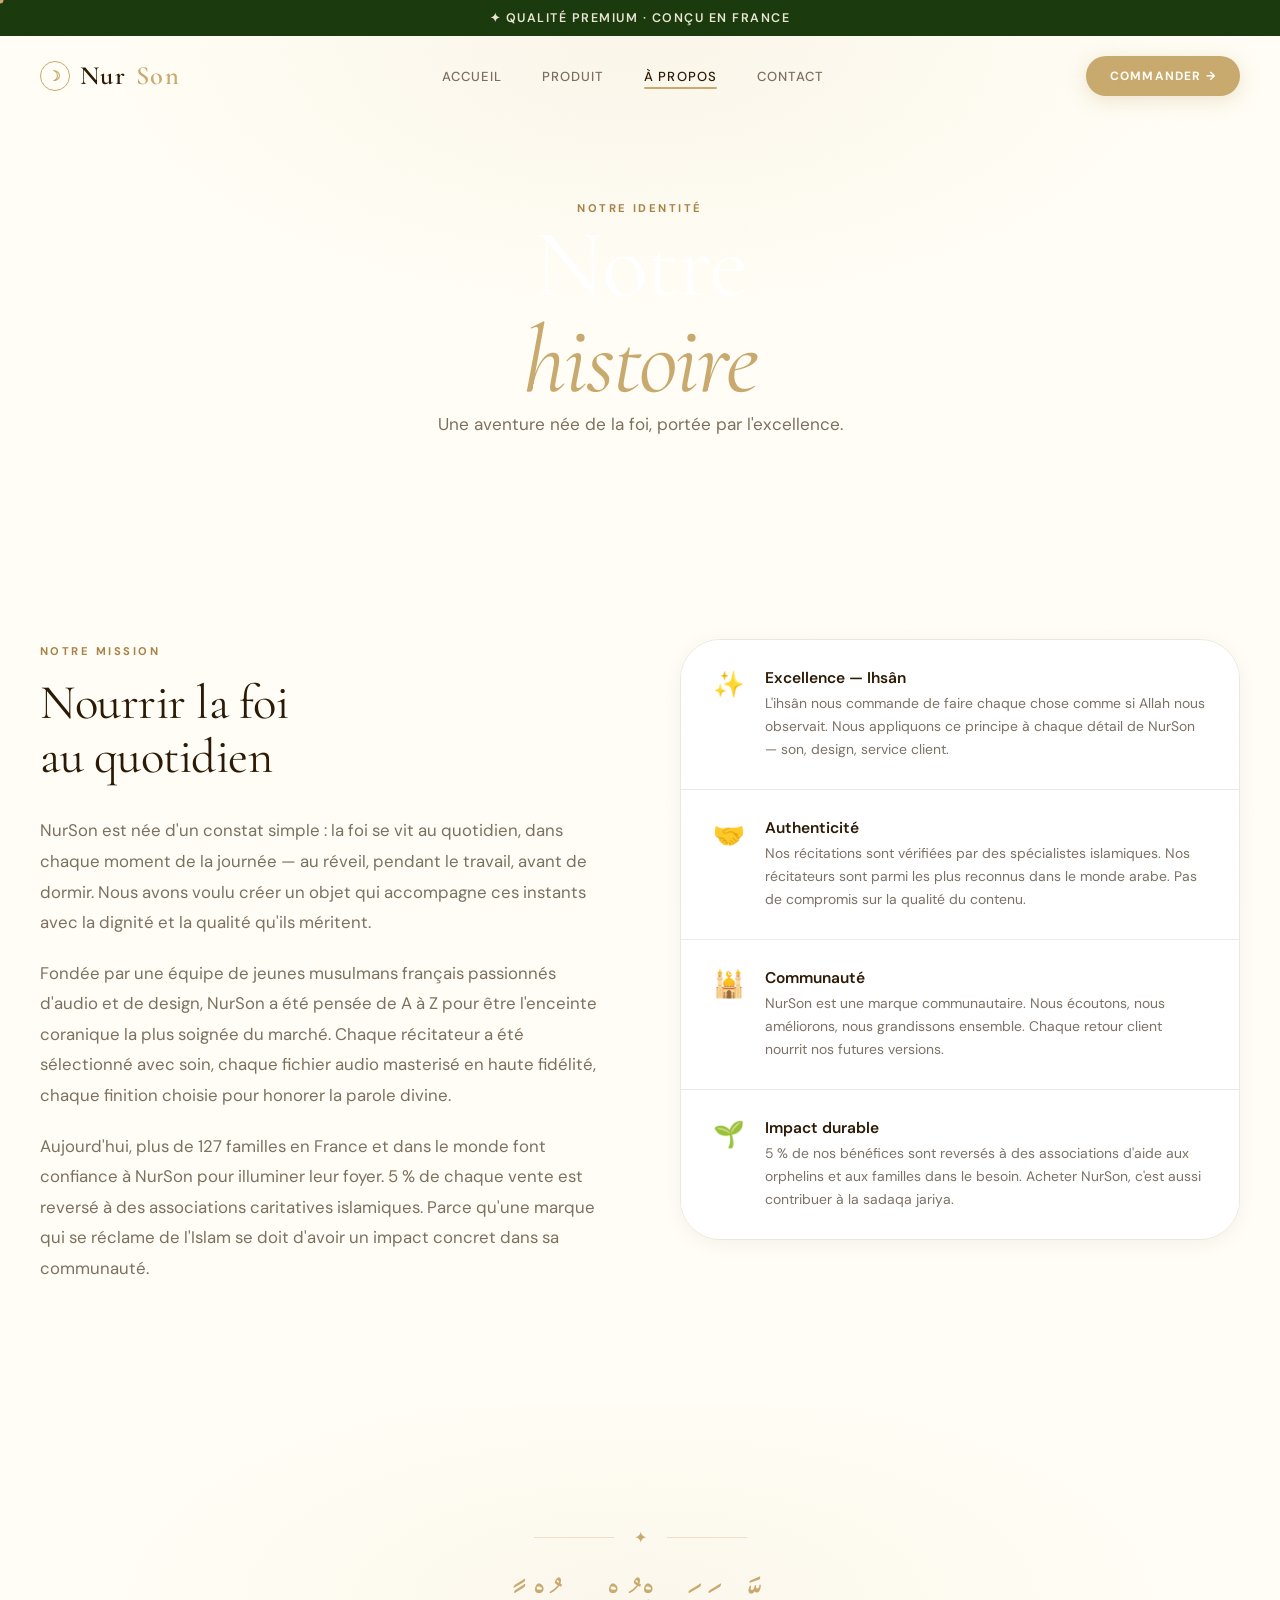
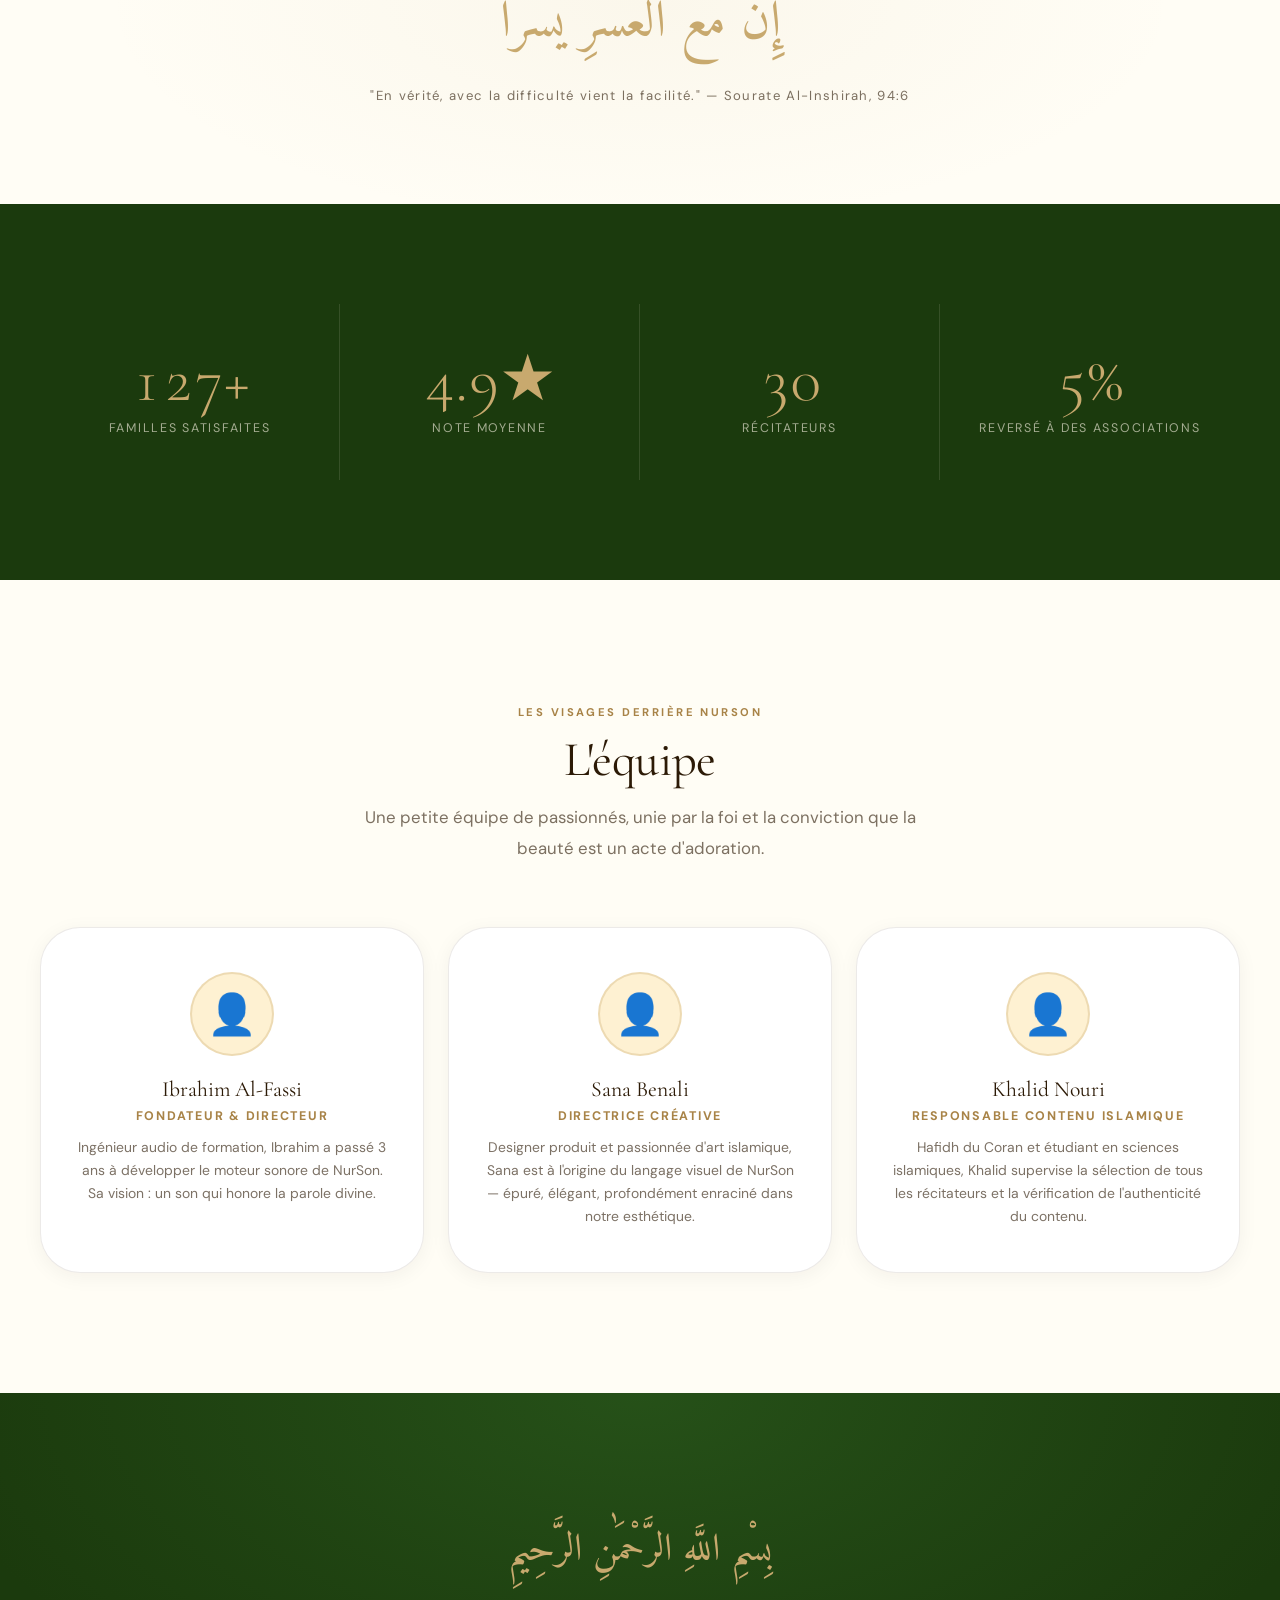
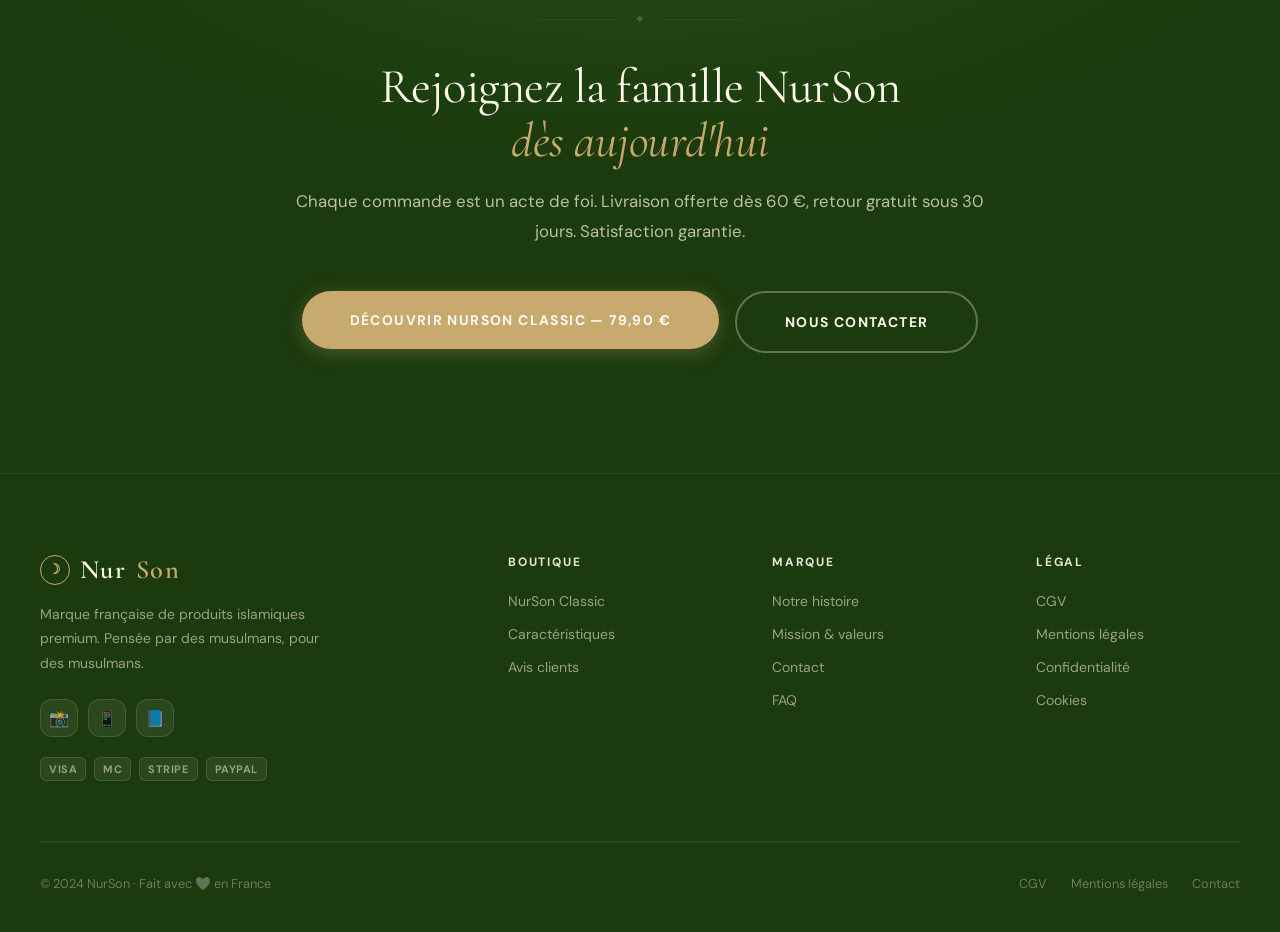
==== commit ab30d327: "redesign: v3 — style familial, formes rondes, palette chaude Direction artistique complète pour un p" ====
--- a/a-propos.html
+++ b/a-propos.html
@@ -17,8 +17,8 @@
   <link rel="preconnect" href="https://fonts.gstatic.com" crossorigin />
   <link href="https://fonts.googleapis.com/css2?family=Cormorant+Garamond:ital,wght@0,300;0,400;0,600;1,300;1,400&family=DM+Sans:wght@300;400;500;600&family=Amiri:wght@400;700&display=swap" rel="stylesheet" />
 
-  <link rel="stylesheet" href="css/style.css?v=8" />
-  <link rel="stylesheet" href="css/animations.css?v=3" />
+  <link rel="stylesheet" href="css/style.css?v=9" />
+  <link rel="stylesheet" href="css/animations.css?v=4" />
   <link rel="icon" type="image/svg+xml" href="images/favicon.svg" />
 
   <script type="application/ld+json">
--- a/css/style.css
+++ b/css/style.css
@@ -1,16 +1,15 @@
 /* ============================================
-   NurSon — Design System Premium v2
-   ============================================ */
-
-
+   NurSon — Design System v3
+   Famille & Lumière · Formes rondes · Chaleur
+   ============================================ */
 
 /* ---- Reset ---- */
 *, *::before, *::after { box-sizing: border-box; margin: 0; padding: 0; }
 html { scroll-behavior: smooth; font-size: 16px; }
 body {
   font-family: 'DM Sans', sans-serif;
-  background: #FEFCF7;
-  color: #1A2414;
+  background: #FFFDF5;
+  color: #2C1A06;
   overflow-x: hidden;
   -webkit-font-smoothing: antialiased;
   cursor: none;
@@ -22,55 +21,71 @@
 
 /* ---- Tokens ---- */
 :root {
-  --bg: #FEFCF7;
-  --bg-2: #F5F0E8;
-  --bg-3: #EDE8DC;
-  --surface: #FFFFFF;
-  --surface-2: #F5F0E8;
-  --gold: #C8A96E;
-
-  /* ---- Aliases for compatibility ---- */
-  --muted: rgba(26, 36, 20, 0.6);
-  --font-sans: 'DM Sans', sans-serif;
-  --color-cream: #F5F0E8;
-  --color-muted: rgba(26, 36, 20, 0.6);
-  --gold-bright: #D4B87A;
-  --gold-dim: #A88A52;
-  --gold-glow: rgba(200, 169, 110, 0.2);
-  --white: #1A2414;
-  --white-60: rgba(26, 36, 20, 0.6);
-  --white-30: rgba(26, 36, 20, 0.35);
-  --white-10: rgba(26, 36, 20, 0.06);
-  --green: #2D6246;
-  --green-bright: #3D8060;
-  --border: rgba(200, 169, 110, 0.3);
-  --border-dim: rgba(26, 36, 20, 0.1);
-  --radius: 6px;
-  --radius-md: 16px;
-  --radius-lg: 28px;
+  /* Backgrounds */
+  --bg:       #FFFDF5;
+  --bg-2:     #FFF8EA;
+  --bg-3:     #FEF1D2;
+  --surface:  #FFFFFF;
+  --surface-2:#FFF8EA;
+
+  /* Gold — conservé */
+  --gold:        #C8A96E;
+  --gold-bright: #E0C07A;
+  --gold-dim:    #A88347;
+  --gold-glow:   rgba(200,169,110,0.2);
+
+  /* Text (repurposing --white token for compat) */
+  --white:    #2C1A06;
+  --white-60: rgba(44,26,6,0.62);
+  --white-30: rgba(44,26,6,0.38);
+  --white-10: rgba(44,26,6,0.06);
+
+  /* Greens for dark sections */
+  --green-dark:  #1B3A0D;
+  --green:       #2D6020;
+  --green-bright:#4A8C3F;
+
+  /* Borders */
+  --border:     rgba(200,169,110,0.32);
+  --border-dim: rgba(44,26,6,0.09);
+
+  /* Radii — généreux pour le côté enfantin */
+  --radius:      12px;
+  --radius-md:   24px;
+  --radius-lg:   40px;
   --radius-full: 999px;
-  --ease-out: cubic-bezier(0.16, 1, 0.3, 1);
+
+  /* Easing */
+  --ease-out:    cubic-bezier(0.16, 1, 0.3, 1);
   --ease-in-out: cubic-bezier(0.87, 0, 0.13, 1);
+
+  /* Layout */
   --max-w: 1280px;
-}
-
-/* ---- Noise texture overlay ---- */
+
+  /* Compatibility */
+  --muted:       rgba(44,26,6,0.62);
+  --font-sans:   'DM Sans', sans-serif;
+  --color-cream: #FFF8EA;
+  --color-muted: rgba(44,26,6,0.62);
+}
+
+/* ---- Texture subtile ---- */
 body::before {
   content: '';
   position: fixed;
   inset: 0;
-  background-image: url("data:image/svg+xml,%3Csvg viewBox='0 0 200 200' xmlns='http://www.w3.org/2000/svg'%3E%3Cfilter id='n'%3E%3CfeTurbulence type='fractalNoise' baseFrequency='0.65' numOctaves='3' stitchTiles='stitch'/%3E%3C/filter%3E%3Crect width='100%25' height='100%25' filter='url(%23n)' opacity='0.04'/%3E%3C/svg%3E");
+  background-image: url("data:image/svg+xml,%3Csvg viewBox='0 0 200 200' xmlns='http://www.w3.org/2000/svg'%3E%3Cfilter id='n'%3E%3CfeTurbulence type='fractalNoise' baseFrequency='0.65' numOctaves='3' stitchTiles='stitch'/%3E%3C/filter%3E%3Crect width='100%25' height='100%25' filter='url(%23n)' opacity='0.03'/%3E%3C/svg%3E");
   background-size: 200px 200px;
   pointer-events: none;
   z-index: 9999;
-  opacity: 0.15;
+  opacity: 0.2;
 }
 
 /* ---- Custom Cursor ---- */
 #cursor-dot {
   position: fixed;
-  width: 6px;
-  height: 6px;
+  width: 7px;
+  height: 7px;
   background: var(--gold);
   border-radius: 50%;
   pointer-events: none;
@@ -80,82 +95,78 @@
 }
 #cursor-ring {
   position: fixed;
-  width: 36px;
-  height: 36px;
-  border: 1px solid rgba(200, 169, 110, 0.5);
+  width: 38px;
+  height: 38px;
+  border: 1.5px solid rgba(200,169,110,0.45);
   border-radius: 50%;
   pointer-events: none;
   z-index: 9999;
   transform: translate(-50%, -50%);
   transition: transform 0.08s linear, width 0.4s var(--ease-out), height 0.4s var(--ease-out), opacity 0.3s;
 }
-.cursor-hover #cursor-ring { width: 60px; height: 60px; opacity: 0.6; }
-.cursor-hover #cursor-dot { width: 4px; height: 4px; }
-
-/* ---- Typography ---- */
+.cursor-hover #cursor-ring { width: 64px; height: 64px; opacity: 0.5; }
+.cursor-hover #cursor-dot  { width: 4px; height: 4px; }
+
+/* ============================================
+   TYPOGRAPHIE
+   ============================================ */
 .t-display {
   font-family: 'Cormorant Garamond', serif;
-  font-size: clamp(3.5rem, 8vw, 8rem);
-  font-weight: 300;
-  line-height: 0.95;
+  font-size: clamp(3.2rem, 7.5vw, 7.5rem);
+  font-weight: 400;
+  line-height: 1.0;
   letter-spacing: -0.02em;
   color: var(--white);
 }
 .t-headline {
   font-family: 'Cormorant Garamond', serif;
-  font-size: clamp(2.2rem, 4vw, 4rem);
-  font-weight: 300;
+  font-size: clamp(2rem, 3.8vw, 3.8rem);
+  font-weight: 400;
   line-height: 1.1;
   letter-spacing: -0.01em;
   color: var(--white);
 }
 .t-title {
   font-family: 'Cormorant Garamond', serif;
-  font-size: clamp(1.6rem, 2.5vw, 2.4rem);
+  font-size: clamp(1.5rem, 2.4vw, 2.3rem);
   font-weight: 400;
-  line-height: 1.15;
+  line-height: 1.2;
   color: var(--white);
 }
 .t-label {
   font-size: 0.7rem;
-  font-weight: 600;
+  font-weight: 700;
   letter-spacing: 0.22em;
   text-transform: uppercase;
-  color: var(--gold);
-}
-.t-body { font-size: 1rem; line-height: 1.8; color: var(--white-60); }
-.t-small { font-size: 0.85rem; color: var(--white-60); }
+  color: var(--gold-dim);
+}
+.t-body  { font-size: 1.05rem; line-height: 1.82; color: var(--white-60); }
+.t-small { font-size: 0.875rem; line-height: 1.6; color: var(--white-60); }
 .t-arabic {
   font-family: 'Amiri', serif;
-  font-size: 2rem;
+  font-size: 2.2rem;
   color: var(--gold);
   line-height: 2;
   text-align: center;
 }
-
-/* Dark section typography overrides — white text on dark bg */
-.stats .t-headline,
-.stats .t-display,
-.stats .t-title,
-.cta-section .t-headline,
-.cta-section .t-display,
-.cta-section .t-title {
-  color: #F0EDE6;
-}
-
 .italic { font-style: italic; }
-.gold { color: var(--gold); }
-
-/* ---- Layout ---- */
+.gold   { color: var(--gold); }
+
+/* Dark section typo overrides */
+.stats .t-headline, .stats .t-display, .stats .t-title,
+.cta-section .t-headline, .cta-section .t-display, .cta-section .t-title {
+  color: #FFF8EA;
+}
+
+/* ============================================
+   LAYOUT
+   ============================================ */
 .container { max-width: var(--max-w); margin: 0 auto; padding: 0 40px; }
-.section { padding: 120px 0; }
-.section--sm { padding: 80px 0; }
+.section    { padding: 120px 0; }
+.section--sm{ padding: 80px 0; }
 
 /* ---- Reveal animations ---- */
-.reveal-line {
-  overflow: hidden;
-  display: block;
-}
+.reveal-line { overflow: hidden; display: block; }
 .reveal-line span {
   display: block;
   transform: translateY(110%);
@@ -165,21 +176,22 @@
 
 .reveal-fade {
   opacity: 0;
-  transform: translateY(32px);
+  transform: translateY(28px);
   transition: opacity 0.9s var(--ease-out), transform 0.9s var(--ease-out);
 }
 .reveal-fade.visible { opacity: 1; transform: translateY(0); }
-
 .reveal-fade.delay-1 { transition-delay: 0.1s; }
 .reveal-fade.delay-2 { transition-delay: 0.2s; }
 .reveal-fade.delay-3 { transition-delay: 0.3s; }
 .reveal-fade.delay-4 { transition-delay: 0.4s; }
 .reveal-fade.delay-5 { transition-delay: 0.5s; }
 
-/* ---- Announcement bar ---- */
+/* ============================================
+   ANNOUNCEMENT BAR
+   ============================================ */
 .announcement-bar {
-  background: var(--gold);
-  color: #080C0A;
+  background: var(--green-dark);
+  color: rgba(255,248,234,0.9);
   text-align: center;
   padding: 10px;
   font-size: 0.78rem;
@@ -188,21 +200,24 @@
   text-transform: uppercase;
 }
 
-/* ---- Navigation ---- */
+/* ============================================
+   NAVIGATION
+   ============================================ */
 .nav {
   position: fixed;
-  top: 40px; /* below announcement bar */
+  top: 40px;
   left: 0;
   right: 0;
   z-index: 500;
   padding: 0;
-  transition: background 0.5s var(--ease-out), top 0.3s var(--ease-out);
+  transition: background 0.5s var(--ease-out), top 0.3s var(--ease-out), box-shadow 0.4s;
 }
 .nav.scrolled {
-  background: rgba(254, 252, 247, 0.97);
+  background: rgba(255,253,245,0.96);
   backdrop-filter: blur(20px);
+  -webkit-backdrop-filter: blur(20px);
   border-bottom: 1px solid var(--border-dim);
-  box-shadow: 0 2px 24px rgba(26,36,20,0.08);
+  box-shadow: 0 4px 32px rgba(44,26,6,0.07);
   top: 0;
 }
 .nav__inner {
@@ -213,18 +228,18 @@
 }
 .nav__logo {
   font-family: 'Cormorant Garamond', serif;
-  font-size: 1.6rem;
+  font-size: 1.65rem;
   font-weight: 600;
   letter-spacing: 0.05em;
   color: var(--white);
   display: flex;
   align-items: center;
-  gap: 8px;
+  gap: 10px;
 }
 .nav__logo-mark {
-  width: 28px;
-  height: 28px;
-  border: 1px solid var(--gold);
+  width: 30px;
+  height: 30px;
+  border: 1.5px solid var(--gold);
   border-radius: 50%;
   display: flex;
   align-items: center;
@@ -233,12 +248,7 @@
   color: var(--gold);
 }
 .nav__logo em { color: var(--gold); font-style: normal; }
-
-.nav__links {
-  display: flex;
-  align-items: center;
-  gap: 40px;
-}
+.nav__links { display: flex; align-items: center; gap: 40px; }
 .nav__link {
   font-size: 0.82rem;
   font-weight: 500;
@@ -254,18 +264,14 @@
   bottom: -4px;
   left: 0;
   width: 0;
-  height: 1px;
+  height: 2px;
   background: var(--gold);
+  border-radius: 2px;
   transition: width 0.3s var(--ease-out);
 }
 .nav__link:hover, .nav__link.active { color: var(--white); }
 .nav__link:hover::after, .nav__link.active::after { width: 100%; }
-
-.nav__cta {
-  display: flex;
-  align-items: center;
-  gap: 20px;
-}
+.nav__cta { display: flex; align-items: center; gap: 20px; }
 .nav__menu-btn {
   display: none;
   background: none;
@@ -278,20 +284,23 @@
 .nav__menu-btn span {
   display: block;
   width: 22px;
-  height: 1.5px;
+  height: 2px;
   background: var(--white);
+  border-radius: 2px;
   transition: all 0.3s;
 }
 
-/* ---- Buttons ---- */
+/* ============================================
+   BOUTONS
+   ============================================ */
 .btn {
   display: inline-flex;
   align-items: center;
   gap: 10px;
-  padding: 14px 32px;
+  padding: 15px 34px;
   font-size: 0.8rem;
-  font-weight: 600;
-  letter-spacing: 0.12em;
+  font-weight: 700;
+  letter-spacing: 0.1em;
   text-transform: uppercase;
   border: none;
   border-radius: var(--radius-full);
@@ -305,72 +314,101 @@
   content: '';
   position: absolute;
   inset: 0;
-  background: rgba(255,255,255,0.1);
+  background: rgba(255,255,255,0.12);
   opacity: 0;
   transition: opacity 0.3s;
 }
 .btn:hover::after { opacity: 1; }
-.btn:hover { transform: translateY(-2px); }
+.btn:hover { transform: translateY(-3px); }
 .btn:active { transform: translateY(0); }
 
 .btn-gold {
   background: var(--gold);
-  color: #FEFCF7;
-}
-.btn-gold:hover { background: var(--gold-bright); box-shadow: 0 8px 32px rgba(200,169,110,0.35); }
-
+  color: #FFFDF5;
+  box-shadow: 0 4px 20px rgba(200,169,110,0.3);
+}
+.btn-gold:hover {
+  background: var(--gold-bright);
+  box-shadow: 0 8px 36px rgba(200,169,110,0.45);
+}
 .btn-outline {
   background: transparent;
   color: var(--white);
-  border: 1.5px solid rgba(200,169,110,0.5);
-}
-.btn-outline:hover { border-color: var(--gold); color: var(--gold); background: rgba(200,169,110,0.06); }
-
+  border: 2px solid rgba(200,169,110,0.45);
+}
+.btn-outline:hover {
+  border-color: var(--gold);
+  color: var(--gold);
+  background: rgba(200,169,110,0.07);
+}
 .btn-ghost {
-  background: var(--white-10);
+  background: rgba(44,26,6,0.05);
   color: var(--white);
-  backdrop-filter: blur(10px);
-  border: 1px solid var(--border-dim);
-}
-.btn-ghost:hover { background: rgba(200,169,110,0.15); border-color: var(--gold); }
-
-.btn-lg { padding: 18px 44px; font-size: 0.85rem; }
+  border: 1.5px solid var(--border-dim);
+}
+.btn-ghost:hover { background: rgba(200,169,110,0.1); border-color: var(--border); }
+
+.btn-lg   { padding: 20px 48px; font-size: 0.87rem; }
 .btn-full { width: 100%; justify-content: center; }
 
 .btn-icon {
-  width: 48px;
-  height: 48px;
+  width: 52px;
+  height: 52px;
   padding: 0;
   border-radius: 50%;
   justify-content: center;
-  background: var(--white-10);
-  border: 1px solid var(--border-dim);
+  background: var(--surface);
+  border: 1.5px solid var(--border-dim);
   color: var(--white);
   font-size: 1rem;
+  box-shadow: 0 2px 12px rgba(44,26,6,0.06);
 }
 .btn-icon:hover { border-color: var(--gold); color: var(--gold); }
 
-/* ---- Magnetic button wrapper ---- */
+/* Dark section buttons */
+.cta-section .btn-outline {
+  color: #FFF8EA;
+  border-color: rgba(255,248,234,0.3);
+}
+.cta-section .btn-outline:hover {
+  border-color: var(--gold);
+  color: var(--gold);
+  background: rgba(200,169,110,0.1);
+}
+
 .mag-btn { display: inline-block; }
 
-/* ---- Hero ---- */
+/* ============================================
+   HERO
+   ============================================ */
 .hero {
   min-height: 100svh;
   display: flex;
   align-items: center;
   position: relative;
   overflow: hidden;
-  padding: 152px 0 80px; /* 40px bar + 72px nav + 40px breathing room */
-}
-.hero > .container {
-  width: 100%;
-}
+  padding: 152px 0 80px;
+}
+.hero > .container { width: 100%; }
 
 .hero__bg {
   position: absolute;
   inset: 0;
-  background: radial-gradient(ellipse 80% 60% at 70% 40%, rgba(45,98,70,0.07) 0%, transparent 70%),
-              radial-gradient(ellipse 50% 50% at 20% 80%, rgba(200,169,110,0.1) 0%, transparent 60%);
+  background:
+    radial-gradient(ellipse 70% 55% at 72% 38%, rgba(200,169,110,0.12) 0%, transparent 65%),
+    radial-gradient(ellipse 50% 50% at 15% 80%, rgba(45,96,32,0.07) 0%, transparent 60%);
+}
+
+/* Blob décoratif */
+.hero__bg::after {
+  content: '';
+  position: absolute;
+  bottom: -120px;
+  left: -80px;
+  width: 480px;
+  height: 480px;
+  background: radial-gradient(circle, rgba(200,169,110,0.08) 0%, transparent 70%);
+  border-radius: 50%;
 }
 
 .hero__geo {
@@ -380,7 +418,7 @@
   transform: translateY(calc(-50% + 36px));
   width: min(540px, 45vw);
   aspect-ratio: 1;
-  opacity: 0.15;
+  opacity: 0.13;
   animation: geoRotate 60s linear infinite;
 }
 @keyframes geoRotate { to { transform: translateY(calc(-50% + 36px)) rotate(360deg); } }
@@ -396,26 +434,29 @@
   position: absolute;
   right: 8%;
   top: 50%;
-  transform: translateY(calc(-50% + 36px)); /* offset for asymmetric padding (152px top, 80px bottom) */
-  width: min(420px, 38vw);
+  transform: translateY(calc(-50% + 36px));
+  width: min(400px, 36vw);
   z-index: 2;
 }
 .hero__product-glow {
   position: absolute;
-  inset: -60px;
-  background: radial-gradient(circle, rgba(200,169,110,0.18) 0%, transparent 70%);
+  inset: -80px;
+  background: radial-gradient(circle, rgba(200,169,110,0.15) 0%, transparent 70%);
   animation: glowPulse 4s ease-in-out infinite;
 }
 @keyframes glowPulse {
   0%, 100% { opacity: 0.7; transform: scale(1); }
-  50% { opacity: 1; transform: scale(1.05); }
+  50%       { opacity: 1;   transform: scale(1.05); }
 }
 .hero__product-visual {
   width: 100%;
   aspect-ratio: 3/4;
-  background: linear-gradient(145deg, #F5F0E8 0%, #EDE8DC 60%, #E5DDD0 100%);
-  border-radius: var(--radius-lg);
-  border: 1px solid var(--border);
+  background: linear-gradient(145deg, #FFF8EA 0%, #FEF0CE 55%, #FDE8B8 100%);
+  border-radius: 48px;
+  border: 2px solid rgba(200,169,110,0.3);
+  box-shadow:
+    0 24px 80px rgba(200,169,110,0.18),
+    0 8px 24px rgba(44,26,6,0.06);
   display: flex;
   flex-direction: column;
   align-items: center;
@@ -427,116 +468,96 @@
 }
 @keyframes float {
   0%, 100% { transform: translateY(0); }
-  50% { transform: translateY(-16px); }
+  50%       { transform: translateY(-14px); }
 }
 .hero__product-visual::before {
   content: '';
   position: absolute;
-  bottom: 0;
-  left: 0;
-  right: 0;
-  height: 40%;
-  background: linear-gradient(to top, rgba(200,169,110,0.06), transparent);
-}
-
-.hero__product-icon { font-size: clamp(4rem, 7vw, 7rem); z-index: 1; animation: float 6s ease-in-out infinite 1s; }
+  inset: 0;
+  background: linear-gradient(to top, rgba(200,169,110,0.08), transparent 55%);
+}
+.hero__product-icon {
+  font-size: clamp(4rem, 7vw, 7rem);
+  z-index: 1;
+  animation: float 6s ease-in-out infinite 1s;
+  filter: drop-shadow(0 4px 12px rgba(44,26,6,0.1));
+}
 .hero__product-arabic {
   font-family: 'Amiri', serif;
-  font-size: 1.8rem;
-  color: rgba(200,169,110,0.7);
+  font-size: 2rem;
+  color: var(--gold);
   z-index: 1;
 }
 
 .hero__badge {
   position: absolute;
   bottom: 32px;
-  left: -24px;
-  background: var(--surface);
-  border: 1px solid var(--border);
-  border-radius: var(--radius-md);
-  padding: 16px 20px;
-  backdrop-filter: blur(20px);
+  left: -28px;
+  background: #FFFFFF;
+  border: 1.5px solid rgba(200,169,110,0.3);
+  border-radius: 20px;
+  padding: 16px 22px;
+  box-shadow: 0 12px 40px rgba(44,26,6,0.1);
   z-index: 3;
-  min-width: 150px;
+  min-width: 155px;
 }
 .hero__badge-num {
   font-family: 'Cormorant Garamond', serif;
-  font-size: 2rem;
+  font-size: 2.2rem;
   font-weight: 600;
   color: var(--gold);
   line-height: 1;
 }
 .hero__badge-txt { font-size: 0.75rem; color: var(--white-60); margin-top: 4px; }
 
-.hero__content {
-  position: relative;
-  z-index: 3;
-  max-width: 560px;
-}
-.hero__eyebrow {
+.hero__content { position: relative; z-index: 3; max-width: 560px; }
+.hero__eyebrow { display: flex; align-items: center; gap: 12px; margin-bottom: 28px; }
+.hero__eyebrow-line { width: 40px; height: 2px; background: var(--gold); border-radius: 2px; }
+.hero__title { color: var(--white); margin-bottom: 32px; }
+.hero__title em { font-style: italic; color: var(--gold); }
+.hero__body { max-width: 440px; color: var(--white-60); line-height: 1.85; margin-bottom: 44px; font-size: 1.05rem; }
+.hero__actions { display: flex; gap: 16px; align-items: center; flex-wrap: wrap; margin-bottom: 60px; }
+.hero__scroll {
   display: flex;
   align-items: center;
   gap: 12px;
-  margin-bottom: 28px;
-}
-.hero__eyebrow-line {
-  width: 40px;
-  height: 1px;
-  background: var(--gold);
-}
-.hero__title { color: var(--white); margin-bottom: 32px; }
-.hero__title .line-2 { padding-left: 80px; }
-.hero__title .line-3 { padding-left: 160px; }
-.hero__title em { font-style: italic; color: var(--gold); }
-
-.hero__body {
-  max-width: 420px;
-  color: var(--white-60);
-  line-height: 1.8;
-  margin-bottom: 44px;
-}
-.hero__actions { display: flex; gap: 16px; align-items: center; flex-wrap: wrap; margin-bottom: 64px; }
-.hero__scroll {
-  display: flex;
-  align-items: center;
-  gap: 12px;
-  font-size: 0.75rem;
-  letter-spacing: 0.15em;
+  font-size: 0.73rem;
+  letter-spacing: 0.16em;
   text-transform: uppercase;
   color: var(--white-60);
 }
 .hero__scroll-line {
   width: 48px;
-  height: 1px;
+  height: 2px;
   background: rgba(200,169,110,0.3);
+  border-radius: 2px;
   position: relative;
   overflow: hidden;
 }
 .hero__scroll-line::after {
   content: '';
   position: absolute;
-  top: 0;
-  left: -100%;
-  width: 100%;
-  height: 100%;
+  top: 0; left: -100%;
+  width: 100%; height: 100%;
   background: var(--gold);
   animation: scrollLine 2s ease-in-out infinite;
 }
 @keyframes scrollLine { to { left: 100%; } }
 
-/* ---- Marquee ---- */
+/* ============================================
+   MARQUEE
+   ============================================ */
 .marquee-section {
   background: var(--gold);
   padding: 16px 0;
   overflow: hidden;
-  border-top: 1px solid rgba(0,0,0,0.1);
-  border-bottom: 1px solid rgba(0,0,0,0.1);
+  border-top: 1px solid rgba(200,169,110,0.3);
+  border-bottom: 1px solid rgba(200,169,110,0.3);
 }
 .marquee-track {
   display: flex;
-  gap: 0;
   white-space: nowrap;
-  animation: marquee 20s linear infinite;
+  animation: marquee 22s linear infinite;
   width: max-content;
 }
 .marquee-track:hover { animation-play-state: paused; }
@@ -550,11 +571,13 @@
   font-weight: 700;
   letter-spacing: 0.2em;
   text-transform: uppercase;
-  color: #080C0A;
-}
-.marquee-dot { width: 4px; height: 4px; border-radius: 50%; background: rgba(0,0,0,0.3); }
-
-/* ---- Product Spotlight ---- */
+  color: #1B3A0D;
+}
+.marquee-dot { width: 5px; height: 5px; border-radius: 50%; background: rgba(27,58,13,0.35); }
+
+/* ============================================
+   SPOTLIGHT
+   ============================================ */
 .spotlight {
   background: var(--bg);
   position: relative;
@@ -563,12 +586,13 @@
 .spotlight::before {
   content: '';
   position: absolute;
-  left: -20%;
+  left: -10%;
   top: 50%;
   transform: translateY(-50%);
-  width: 600px;
-  height: 600px;
-  background: radial-gradient(circle, rgba(200,169,110,0.12) 0%, transparent 70%);
+  width: 500px;
+  height: 500px;
+  background: radial-gradient(circle, rgba(200,169,110,0.1) 0%, transparent 70%);
+  border-radius: 50%;
   pointer-events: none;
 }
 .spotlight__inner {
@@ -577,15 +601,14 @@
   gap: 80px;
   align-items: center;
 }
-.spotlight__visual {
-  position: relative;
-}
+.spotlight__visual { position: relative; }
 .spotlight__img-main {
   width: 100%;
   aspect-ratio: 4/5;
-  background: var(--surface);
+  background: linear-gradient(145deg, #FFF8EA 0%, #FEF0CE 60%);
   border-radius: var(--radius-lg);
-  border: 1px solid var(--border);
+  border: 2px solid var(--border);
+  box-shadow: 0 20px 60px rgba(44,26,6,0.08);
   overflow: hidden;
   position: relative;
   display: flex;
@@ -598,206 +621,217 @@
   content: '';
   position: absolute;
   inset: 0;
-  background: linear-gradient(145deg, rgba(200,169,110,0.05) 0%, transparent 60%);
+  background: linear-gradient(145deg, rgba(200,169,110,0.07) 0%, transparent 55%);
 }
 .spotlight__float-card {
   position: absolute;
-  right: -40px;
+  right: -44px;
   bottom: 60px;
-  background: var(--surface-2);
-  border: 1px solid var(--border);
+  background: #FFFFFF;
+  border: 1.5px solid var(--border);
   border-radius: var(--radius-md);
   padding: 20px 24px;
-  backdrop-filter: blur(20px);
   min-width: 180px;
-  box-shadow: 0 20px 60px rgba(0,0,0,0.12);
+  box-shadow: 0 16px 48px rgba(44,26,6,0.1);
 }
 .spotlight__float-card .price {
   font-family: 'Cormorant Garamond', serif;
-  font-size: 2rem;
+  font-size: 2.2rem;
   font-weight: 600;
   color: var(--gold);
   line-height: 1;
 }
 .spotlight__float-card .price-old {
-  font-size: 0.8rem;
+  font-size: 0.82rem;
   color: var(--white-30);
   text-decoration: line-through;
   margin-top: 4px;
 }
 .spotlight__float-card .price-badge {
   display: inline-block;
-  background: rgba(200,169,110,0.2);
-  color: var(--gold);
-  font-size: 0.7rem;
+  background: rgba(200,169,110,0.15);
+  color: var(--gold-dim);
+  font-size: 0.68rem;
   font-weight: 700;
   letter-spacing: 0.1em;
   text-transform: uppercase;
-  padding: 4px 10px;
+  padding: 5px 12px;
   border-radius: var(--radius-full);
-  margin-top: 8px;
+  margin-top: 10px;
 }
 .spotlight__stars-card {
   position: absolute;
-  left: -32px;
-  top: 48px;
-  background: var(--surface-2);
-  border: 1px solid var(--border);
+  left: -36px;
+  top: 52px;
+  background: #FFFFFF;
+  border: 1.5px solid var(--border);
   border-radius: var(--radius-md);
   padding: 16px 20px;
-  backdrop-filter: blur(20px);
-  box-shadow: 0 20px 60px rgba(0,0,0,0.12);
-}
-.spotlight__stars-card .stars { color: var(--gold); font-size: 0.9rem; letter-spacing: 2px; }
+  box-shadow: 0 16px 48px rgba(44,26,6,0.1);
+}
+.spotlight__stars-card .stars       { color: var(--gold); font-size: 0.9rem; letter-spacing: 2px; }
 .spotlight__stars-card .stars-count { font-size: 0.75rem; color: var(--white-60); margin-top: 4px; }
 
 .spotlight__content { padding: 40px 0; }
-.spotlight__label { margin-bottom: 20px; }
-.spotlight__title { color: var(--white); margin-bottom: 24px; }
-.spotlight__desc { margin-bottom: 40px; font-size: 1rem; line-height: 1.8; color: var(--white-60); max-width: 440px; }
-
-.feature-pills { display: flex; flex-direction: column; gap: 16px; margin-bottom: 44px; }
+.spotlight__label   { margin-bottom: 20px; }
+.spotlight__title   { color: var(--white); margin-bottom: 24px; }
+.spotlight__desc    { margin-bottom: 40px; font-size: 1.05rem; line-height: 1.82; color: var(--white-60); max-width: 440px; }
+
+.feature-pills { display: flex; flex-direction: column; gap: 14px; margin-bottom: 44px; }
 .feature-pill {
   display: flex;
   align-items: center;
   gap: 16px;
-  padding: 16px 20px;
+  padding: 18px 22px;
   background: var(--surface);
-  border: 1px solid var(--border-dim);
+  border: 1.5px solid var(--border-dim);
   border-radius: var(--radius-md);
-  transition: border-color 0.3s, background 0.3s;
-  box-shadow: 0 2px 8px rgba(26,36,20,0.04);
-}
-.feature-pill:hover { border-color: var(--border); background: rgba(200,169,110,0.06); }
+  transition: border-color 0.3s, box-shadow 0.3s;
+  box-shadow: 0 2px 12px rgba(44,26,6,0.04);
+}
+.feature-pill:hover {
+  border-color: var(--border);
+  box-shadow: 0 6px 24px rgba(200,169,110,0.12);
+}
 .feature-pill__icon {
-  width: 40px;
-  height: 40px;
+  width: 44px;
+  height: 44px;
   border-radius: var(--radius);
-  background: rgba(200,169,110,0.1);
+  background: rgba(200,169,110,0.12);
   display: flex;
   align-items: center;
   justify-content: center;
-  font-size: 1.2rem;
+  font-size: 1.3rem;
   flex-shrink: 0;
-  border: 1px solid var(--border);
-}
-.feature-pill__text strong { display: block; font-size: 0.9rem; color: var(--white); margin-bottom: 2px; }
-.feature-pill__text span { font-size: 0.8rem; color: var(--white-60); }
-
+  border: 1.5px solid var(--border);
+}
+.feature-pill__text strong { display: block; font-size: 0.92rem; color: var(--white); margin-bottom: 2px; }
+.feature-pill__text span   { font-size: 0.82rem; color: var(--white-60); }
 .spotlight__cta { display: flex; gap: 16px; align-items: center; }
 
-/* ---- Why section ---- */
+/* ============================================
+   WHY SECTION
+   ============================================ */
 .why { background: var(--bg-2); }
 .why__grid {
   display: grid;
   grid-template-columns: repeat(3, 1fr);
-  gap: 1px;
-  background: rgba(200,169,110,0.15);
-  border: 1px solid rgba(200,169,110,0.15);
+  gap: 20px;
+}
+.why-card {
+  background: var(--surface);
+  padding: 44px 36px;
   border-radius: var(--radius-lg);
+  border: 2px solid transparent;
+  position: relative;
   overflow: hidden;
-}
-.why-card {
-  background: var(--bg-2);
-  padding: 48px 40px;
-  position: relative;
-  transition: background 0.4s;
+  transition: border-color 0.35s, transform 0.35s, box-shadow 0.35s;
+  box-shadow: 0 4px 20px rgba(44,26,6,0.05);
 }
 .why-card::before {
   content: '';
   position: absolute;
   inset: 0;
-  background: linear-gradient(135deg, rgba(200,169,110,0.08) 0%, transparent 60%);
+  background: linear-gradient(135deg, rgba(200,169,110,0.06) 0%, transparent 55%);
   opacity: 0;
-  transition: opacity 0.4s;
-}
-.why-card:hover { background: #FEFCF7; }
+  transition: opacity 0.35s;
+}
+.why-card:hover {
+  border-color: rgba(200,169,110,0.35);
+  transform: translateY(-6px);
+  box-shadow: 0 16px 48px rgba(44,26,6,0.09);
+}
 .why-card:hover::before { opacity: 1; }
 
 .why-card__num {
   font-family: 'Cormorant Garamond', serif;
-  font-size: 5rem;
+  font-size: 5.5rem;
   font-weight: 300;
-  color: rgba(200,169,110,0.22);
+  color: rgba(200,169,110,0.18);
   line-height: 1;
-  margin-bottom: -16px;
-  transition: color 0.4s;
-}
-.why-card:hover .why-card__num { color: rgba(200,169,110,0.4); }
-.why-card__icon { font-size: 1.8rem; margin-bottom: 20px; }
+  margin-bottom: -20px;
+  transition: color 0.35s;
+}
+.why-card:hover .why-card__num { color: rgba(200,169,110,0.35); }
+.why-card__icon  { font-size: 2rem; margin-bottom: 18px; }
 .why-card__title {
   font-family: 'Cormorant Garamond', serif;
-  font-size: 1.4rem;
+  font-size: 1.45rem;
   font-weight: 400;
   color: var(--white);
   margin-bottom: 12px;
 }
-.why-card__text { font-size: 0.875rem; color: var(--white-60); line-height: 1.7; }
-
-/* ---- Stats ---- */
-.stats { background: #1A2414; padding: 100px 0; }
-.stats .stat-item { border-right-color: rgba(240,237,230,0.1); }
-.stats .stat-item__label { color: rgba(240,237,230,0.6); }
+.why-card__text { font-size: 0.9rem; color: var(--white-60); line-height: 1.75; }
+
+/* ============================================
+   STATS (dark section)
+   ============================================ */
+.stats { background: #1B3A0D; padding: 100px 0; }
 .stats__grid { display: grid; grid-template-columns: repeat(4, 1fr); gap: 0; }
 .stat-item {
   text-align: center;
-  padding: 40px 20px;
-  border-right: 1px solid var(--border-dim);
+  padding: 44px 24px;
+  border-right: 1px solid rgba(255,248,234,0.12);
 }
 .stat-item:last-child { border-right: none; }
 .stat-item__num {
   font-family: 'Cormorant Garamond', serif;
-  font-size: clamp(3rem, 5vw, 5rem);
+  font-size: clamp(3rem, 5vw, 5.5rem);
   font-weight: 300;
   color: var(--gold);
   line-height: 1;
   margin-bottom: 8px;
 }
-.stat-item__label { font-size: 0.78rem; letter-spacing: 0.12em; text-transform: uppercase; color: var(--white-60); }
-
-/* ---- Testimonials ---- */
+.stat-item__label {
+  font-size: 0.78rem;
+  letter-spacing: 0.14em;
+  text-transform: uppercase;
+  color: rgba(255,248,234,0.6);
+}
+
+/* ============================================
+   TESTIMONIALS
+   ============================================ */
 .testimonials { background: var(--bg-3); overflow: hidden; }
 .testimonials__header { margin-bottom: 64px; }
-
 .testimonials__track-wrap { overflow: hidden; }
 .testimonials__track {
   display: flex;
   gap: 24px;
-  transition: transform 0.6s var(--ease-out);
+  transition: transform 0.65s var(--ease-out);
 }
 .testi-card {
   background: var(--surface);
-  border: 1px solid var(--border-dim);
+  border: 1.5px solid var(--border-dim);
   border-radius: var(--radius-lg);
   padding: 40px;
   flex-shrink: 0;
   width: calc(33.333% - 16px);
   position: relative;
-  transition: border-color 0.3s, transform 0.3s;
-}
-.testi-card:hover { border-color: var(--border); transform: translateY(-4px); }
+  transition: border-color 0.3s, transform 0.3s, box-shadow 0.3s;
+  box-shadow: 0 4px 20px rgba(44,26,6,0.05);
+}
+.testi-card:hover {
+  border-color: var(--border);
+  transform: translateY(-6px);
+  box-shadow: 0 16px 48px rgba(44,26,6,0.1);
+}
 .testi-card__quote {
   font-family: 'Cormorant Garamond', serif;
   font-size: 5rem;
   color: var(--gold);
-  opacity: 0.2;
+  opacity: 0.18;
   line-height: 0.8;
   margin-bottom: 16px;
 }
-.testi-card__text {
-  font-size: 0.95rem;
-  line-height: 1.75;
-  color: var(--white-60);
-  font-style: italic;
-  margin-bottom: 28px;
-}
+.testi-card__text { font-size: 0.97rem; line-height: 1.78; color: var(--white-60); font-style: italic; margin-bottom: 28px; }
 .testi-card__author { display: flex; align-items: center; gap: 14px; }
 .testi-card__avatar {
-  width: 44px;
-  height: 44px;
+  width: 48px;
+  height: 48px;
   border-radius: 50%;
-  background: var(--surface-2);
-  border: 1px solid var(--border);
+  background: var(--bg-3);
+  border: 2px solid var(--border);
   display: flex;
   align-items: center;
   justify-content: center;
@@ -806,13 +840,14 @@
   color: var(--gold);
   flex-shrink: 0;
 }
-.testi-card__name { font-size: 0.9rem; font-weight: 600; color: var(--white); }
-.testi-card__loc { font-size: 0.78rem; color: var(--white-60); margin-top: 2px; }
-.testi-card__stars { color: var(--gold); font-size: 0.8rem; letter-spacing: 2px; margin-bottom: 16px; }
-
-.testimonials__nav { display: flex; gap: 12px; margin-top: 40px; justify-content: center; }
-
-/* ---- Arabic quote ---- */
+.testi-card__name  { font-size: 0.9rem; font-weight: 600; color: var(--white); }
+.testi-card__loc   { font-size: 0.78rem; color: var(--white-60); margin-top: 2px; }
+.testi-card__stars { color: var(--gold); font-size: 0.82rem; letter-spacing: 2px; margin-bottom: 16px; }
+.testimonials__nav { display: flex; gap: 12px; margin-top: 44px; justify-content: center; }
+
+/* ============================================
+   ARABIC QUOTE
+   ============================================ */
 .arabic-section {
   background: var(--bg);
   padding: 100px 0;
@@ -824,38 +859,50 @@
   content: '';
   position: absolute;
   inset: 0;
-  background: radial-gradient(ellipse 60% 80% at 50% 50%, rgba(200,169,110,0.06) 0%, transparent 70%);
-}
-.arabic-section .t-arabic { font-size: clamp(1.8rem, 4vw, 3.5rem); position: relative; z-index: 1; }
-.arabic-section__ref { font-size: 0.8rem; color: var(--white-60); margin-top: 12px; position: relative; z-index: 1; letter-spacing: 0.1em; }
+  background: radial-gradient(ellipse 60% 80% at 50% 50%, rgba(200,169,110,0.07) 0%, transparent 70%);
+}
+.arabic-section .t-arabic { font-size: clamp(1.8rem, 4vw, 3.6rem); position: relative; z-index: 1; }
+.arabic-section__ref {
+  font-size: 0.82rem;
+  color: var(--white-60);
+  margin-top: 12px;
+  position: relative; z-index: 1;
+  letter-spacing: 0.1em;
+}
 .arabic-section__divider {
   display: flex;
   align-items: center;
   gap: 20px;
   justify-content: center;
   margin: 24px 0;
-  position: relative;
-  z-index: 1;
+  position: relative; z-index: 1;
 }
 .arabic-section__divider-line { width: 80px; height: 1px; background: var(--border); }
 .arabic-section__divider-icon { color: var(--gold); font-size: 1rem; }
 
-/* ---- CTA section ---- */
-.cta-section { background: #1A2414; padding: 120px 0; position: relative; overflow: hidden; }
+/* ============================================
+   CTA (dark section)
+   ============================================ */
+.cta-section {
+  background: #1B3A0D;
+  padding: 120px 0;
+  position: relative;
+  overflow: hidden;
+}
 .cta-section::before {
   content: '';
   position: absolute;
   inset: 0;
-  background: radial-gradient(ellipse 80% 80% at 50% 0%, rgba(45,98,70,0.4) 0%, transparent 70%);
+  background: radial-gradient(ellipse 80% 80% at 50% 0%, rgba(45,96,32,0.6) 0%, transparent 70%);
 }
 .cta-section__inner { text-align: center; position: relative; z-index: 1; max-width: 700px; margin: 0 auto; }
-.cta-section__title { color: #F0EDE6; margin-bottom: 20px; }
-.cta-section__sub { color: rgba(240,237,230,0.7); font-size: 1.05rem; line-height: 1.7; margin-bottom: 44px; }
+.cta-section__title { color: #FFF8EA; margin-bottom: 20px; }
+.cta-section__sub   { color: rgba(255,248,234,0.7); font-size: 1.05rem; line-height: 1.78; margin-bottom: 44px; }
 .cta-section__actions { display: flex; gap: 16px; justify-content: center; flex-wrap: wrap; }
-.cta-section .btn-outline { color: #F0EDE6; border-color: rgba(240,237,230,0.3); }
-.cta-section .btn-outline:hover { border-color: var(--gold); color: var(--gold); background: rgba(200,169,110,0.1); }
-
-/* ---- Product page specific ---- */
+
+/* ============================================
+   PAGE PRODUIT
+   ============================================ */
 .product-hero { background: var(--bg); padding-top: 100px; }
 .product-layout {
   display: grid;
@@ -867,11 +914,12 @@
 .gallery-main {
   width: 100%;
   aspect-ratio: 1;
-  background: var(--surface);
+  background: linear-gradient(145deg, #FFF8EA, #FEF0CE);
   border-radius: var(--radius-lg);
-  border: 1px solid var(--border);
+  border: 2px solid var(--border);
+  box-shadow: 0 12px 48px rgba(44,26,6,0.07);
   overflow: hidden;
-  margin-bottom: 12px;
+  margin-bottom: 14px;
   position: relative;
   display: flex;
   align-items: center;
@@ -881,15 +929,15 @@
   content: '';
   position: absolute;
   inset: 0;
-  background: radial-gradient(circle at 30% 30%, rgba(200,169,110,0.06), transparent 60%);
+  background: radial-gradient(circle at 30% 30%, rgba(200,169,110,0.07), transparent 60%);
   pointer-events: none;
 }
-.gallery-thumbs { display: grid; grid-template-columns: repeat(4, 1fr); gap: 8px; }
+.gallery-thumbs { display: grid; grid-template-columns: repeat(4, 1fr); gap: 10px; }
 .gallery-thumb {
   aspect-ratio: 1;
-  background: var(--surface);
+  background: var(--bg-2);
   border-radius: var(--radius);
-  border: 1px solid transparent;
+  border: 2px solid transparent;
   overflow: hidden;
   cursor: none;
   transition: border-color 0.3s;
@@ -901,35 +949,51 @@
 .gallery-thumb:hover, .gallery-thumb.active { border-color: var(--gold); }
 
 /* Product info */
-.product-info__brand { margin-bottom: 12px; }
-.product-info__title { color: var(--white); margin-bottom: 16px; }
+.product-info__brand  { margin-bottom: 12px; }
+.product-info__title  { color: var(--white); margin-bottom: 16px; }
 .product-info__rating { display: flex; align-items: center; gap: 12px; margin-bottom: 28px; }
 .product-info__rating .stars { color: var(--gold); letter-spacing: 3px; }
-.product-info__rating .count { font-size: 0.85rem; color: var(--white-60); }
-
-.product-price-wrap { display: flex; align-items: baseline; gap: 16px; margin-bottom: 28px; padding-bottom: 28px; border-bottom: 1px solid var(--border-dim); }
-.product-price { font-family: 'Cormorant Garamond', serif; font-size: 3rem; font-weight: 300; color: var(--gold); line-height: 1; }
+.product-info__rating .count { font-size: 0.87rem; color: var(--white-60); }
+
+.product-price-wrap {
+  display: flex;
+  align-items: baseline;
+  gap: 16px;
+  margin-bottom: 28px;
+  padding-bottom: 28px;
+  border-bottom: 1.5px solid var(--border-dim);
+}
+.product-price     { font-family: 'Cormorant Garamond', serif; font-size: 3.2rem; font-weight: 300; color: var(--gold); line-height: 1; }
 .product-price-old { font-size: 1rem; color: var(--white-30); text-decoration: line-through; }
-.product-price-tag { font-size: 0.72rem; font-weight: 700; letter-spacing: 0.1em; text-transform: uppercase; padding: 4px 10px; border-radius: var(--radius-full); background: rgba(200,169,110,0.15); color: var(--gold); border: 1px solid var(--border); }
-
-.product-desc { font-size: 0.95rem; line-height: 1.8; color: var(--white-60); margin-bottom: 32px; }
-
-.option-group-label { font-size: 0.75rem; font-weight: 600; letter-spacing: 0.12em; text-transform: uppercase; color: var(--white-60); margin-bottom: 12px; }
-.option-group { display: flex; gap: 8px; flex-wrap: wrap; margin-bottom: 28px; }
+.product-price-tag {
+  font-size: 0.72rem;
+  font-weight: 700;
+  letter-spacing: 0.1em;
+  text-transform: uppercase;
+  padding: 5px 12px;
+  border-radius: var(--radius-full);
+  background: rgba(200,169,110,0.14);
+  color: var(--gold-dim);
+  border: 1.5px solid var(--border);
+}
+.product-desc { font-size: 0.97rem; line-height: 1.82; color: var(--white-60); margin-bottom: 32px; }
+.option-group-label { font-size: 0.75rem; font-weight: 700; letter-spacing: 0.12em; text-transform: uppercase; color: var(--white-60); margin-bottom: 12px; }
+.option-group  { display: flex; gap: 8px; flex-wrap: wrap; margin-bottom: 28px; }
 .option-btn {
-  padding: 10px 20px;
-  background: var(--white-10);
-  border: 1px solid var(--border-dim);
+  padding: 10px 22px;
+  background: var(--surface);
+  border: 1.5px solid var(--border-dim);
   border-radius: var(--radius-full);
-  font-size: 0.82rem;
+  font-size: 0.85rem;
   color: var(--white-60);
   cursor: none;
   transition: all 0.25s;
-}
-.option-btn:hover, .option-btn.active { border-color: var(--gold); color: var(--gold); background: rgba(200,169,110,0.1); }
-
-.qty-wrap { display: flex; align-items: center; border: 1px solid var(--border-dim); border-radius: var(--radius-full); overflow: hidden; width: fit-content; margin-bottom: 28px; }
-.qty-btn { background: none; border: none; width: 44px; height: 44px; cursor: none; font-size: 1.1rem; color: var(--white-60); transition: color 0.3s; }
+  box-shadow: 0 2px 8px rgba(44,26,6,0.04);
+}
+.option-btn:hover, .option-btn.active { border-color: var(--gold); color: var(--gold-dim); background: rgba(200,169,110,0.08); }
+
+.qty-wrap  { display: flex; align-items: center; border: 1.5px solid var(--border-dim); border-radius: var(--radius-full); overflow: hidden; width: fit-content; margin-bottom: 28px; background: var(--surface); }
+.qty-btn   { background: none; border: none; width: 44px; height: 44px; cursor: none; font-size: 1.2rem; color: var(--white-60); transition: color 0.3s; }
 .qty-btn:hover { color: var(--gold); }
 .qty-input { width: 48px; text-align: center; background: none; border: none; outline: none; font-size: 1rem; color: var(--white); }
 
@@ -940,21 +1004,21 @@
   grid-template-columns: repeat(3, 1fr);
   gap: 12px;
   padding-top: 24px;
-  border-top: 1px solid var(--border-dim);
+  border-top: 1.5px solid var(--border-dim);
 }
 .product-trust-item { text-align: center; }
-.product-trust-item .icon { font-size: 1.4rem; margin-bottom: 6px; }
-.product-trust-item .text { font-size: 0.75rem; color: var(--white-60); line-height: 1.4; }
+.product-trust-item .icon { font-size: 1.5rem; margin-bottom: 6px; }
+.product-trust-item .text { font-size: 0.75rem; color: var(--white-60); line-height: 1.45; }
 
 /* Product Tabs */
-.product-tabs { padding: 80px 0; border-top: 1px solid var(--border-dim); margin-top: 80px; }
-.tabs-nav { display: flex; gap: 0; border-bottom: 1px solid var(--border-dim); margin-bottom: 48px; }
+.product-tabs { padding: 80px 0; border-top: 1.5px solid var(--border-dim); margin-top: 80px; }
+.tabs-nav     { display: flex; gap: 0; border-bottom: 1.5px solid var(--border-dim); margin-bottom: 48px; }
 .tab-btn {
-  padding: 16px 28px;
+  padding: 16px 30px;
   background: none;
   border: none;
-  border-bottom: 2px solid transparent;
-  margin-bottom: -1px;
+  border-bottom: 3px solid transparent;
+  margin-bottom: -2px;
   font-size: 0.8rem;
   font-weight: 600;
   letter-spacing: 0.1em;
@@ -962,33 +1026,35 @@
   color: var(--white-60);
   cursor: none;
   transition: all 0.3s;
-}
-.tab-btn:hover { color: var(--white); }
-.tab-btn.active { color: var(--gold); border-bottom-color: var(--gold); }
-.tab-panel { display: none; }
+  border-radius: var(--radius) var(--radius) 0 0;
+}
+.tab-btn:hover  { color: var(--white); }
+.tab-btn.active { color: var(--gold-dim); border-bottom-color: var(--gold); background: rgba(200,169,110,0.05); }
+.tab-panel        { display: none; }
 .tab-panel.active { display: block; }
 
 .features-grid { display: grid; grid-template-columns: repeat(2, 1fr); gap: 16px; }
 .feature-card {
   background: var(--surface);
-  border: 1px solid var(--border-dim);
+  border: 1.5px solid var(--border-dim);
   border-radius: var(--radius-md);
   padding: 24px;
   display: flex;
   gap: 16px;
   align-items: flex-start;
-  transition: border-color 0.3s;
-}
-.feature-card:hover { border-color: var(--border); }
-.feature-card__icon { font-size: 1.4rem; flex-shrink: 0; }
-.feature-card__title { font-size: 0.9rem; font-weight: 600; color: var(--white); margin-bottom: 4px; }
-.feature-card__text { font-size: 0.82rem; color: var(--white-60); line-height: 1.6; }
+  transition: border-color 0.3s, box-shadow 0.3s;
+  box-shadow: 0 2px 12px rgba(44,26,6,0.04);
+}
+.feature-card:hover { border-color: var(--border); box-shadow: 0 8px 28px rgba(44,26,6,0.08); }
+.feature-card__icon  { font-size: 1.5rem; flex-shrink: 0; }
+.feature-card__title { font-size: 0.92rem; font-weight: 600; color: var(--white); margin-bottom: 4px; }
+.feature-card__text  { font-size: 0.84rem; color: var(--white-60); line-height: 1.65; }
 
 .specs-table { width: 100%; border-collapse: collapse; }
-.specs-table tr:nth-child(even) td { background: var(--surface); }
-.specs-table td { padding: 14px 20px; font-size: 0.88rem; border-bottom: 1px solid var(--border-dim); }
+.specs-table tr:nth-child(even) td { background: var(--bg-2); }
+.specs-table td { padding: 14px 20px; font-size: 0.9rem; border-bottom: 1px solid var(--border-dim); }
 .specs-table td:first-child { font-weight: 600; color: var(--white); width: 40%; }
-.specs-table td:last-child { color: var(--white-60); }
+.specs-table td:last-child   { color: var(--white-60); }
 
 .reviews-summary {
   display: flex;
@@ -996,150 +1062,186 @@
   gap: 48px;
   padding: 32px;
   background: var(--surface);
-  border: 1px solid var(--border-dim);
+  border: 1.5px solid var(--border-dim);
   border-radius: var(--radius-md);
   margin-bottom: 40px;
-}
-.reviews-big-num {
-  font-family: 'Cormorant Garamond', serif;
-  font-size: 5rem;
-  font-weight: 300;
-  color: var(--gold);
-  line-height: 1;
-  text-align: center;
-}
+  box-shadow: 0 4px 20px rgba(44,26,6,0.05);
+}
+.reviews-big-num   { font-family: 'Cormorant Garamond', serif; font-size: 5.5rem; font-weight: 300; color: var(--gold); line-height: 1; text-align: center; }
 .reviews-big-stars { color: var(--gold); text-align: center; font-size: 1.1rem; letter-spacing: 3px; }
 .reviews-big-count { font-size: 0.78rem; color: var(--white-60); text-align: center; margin-top: 4px; }
-.reviews-bars { flex: 1; display: flex; flex-direction: column; gap: 8px; }
-.reviews-bar-row { display: flex; align-items: center; gap: 12px; font-size: 0.82rem; color: var(--white-60); }
-.reviews-bar-track { flex: 1; height: 6px; background: var(--white-10); border-radius: 3px; overflow: hidden; }
-.reviews-bar-fill { height: 100%; background: var(--gold); border-radius: 3px; }
-.reviews-grid { display: grid; grid-template-columns: 1fr 1fr; gap: 20px; }
-
-/* ---- About page ---- */
-.about-hero { background: var(--bg); padding: 180px 0 100px; text-align: center; position: relative; overflow: hidden; }
+.reviews-bars      { flex: 1; display: flex; flex-direction: column; gap: 8px; }
+.reviews-bar-row   { display: flex; align-items: center; gap: 12px; font-size: 0.82rem; color: var(--white-60); }
+.reviews-bar-track { flex: 1; height: 7px; background: var(--bg-3); border-radius: 4px; overflow: hidden; }
+.reviews-bar-fill  { height: 100%; background: var(--gold); border-radius: 4px; }
+.reviews-grid      { display: grid; grid-template-columns: 1fr 1fr; gap: 20px; }
+
+/* ============================================
+   PAGE À PROPOS
+   ============================================ */
+.about-hero {
+  background: var(--bg);
+  padding: 180px 0 100px;
+  text-align: center;
+  position: relative;
+  overflow: hidden;
+}
 .about-hero::before {
   content: '';
   position: absolute;
   inset: 0;
-  background: radial-gradient(ellipse 60% 80% at 50% 0%, rgba(45,98,70,0.08) 0%, transparent 70%);
+  background: radial-gradient(ellipse 60% 60% at 50% 50%, rgba(200,169,110,0.08) 0%, transparent 70%);
 }
 .about-hero__title { color: var(--white); position: relative; z-index: 1; }
 
-.mission-grid { display: grid; grid-template-columns: 1fr 1fr; gap: 80px; align-items: center; }
-.values-list { display: flex; flex-direction: column; gap: 0; border: 1px solid var(--border-dim); border-radius: var(--radius-md); overflow: hidden; }
+.mission-grid  { display: grid; grid-template-columns: 1fr 1fr; gap: 80px; align-items: center; }
+.values-list   {
+  display: flex;
+  flex-direction: column;
+  gap: 0;
+  border: 1.5px solid var(--border-dim);
+  border-radius: var(--radius-lg);
+  overflow: hidden;
+  box-shadow: 0 4px 20px rgba(44,26,6,0.05);
+}
 .value-item {
   display: flex;
   gap: 20px;
   padding: 28px 32px;
-  border-bottom: 1px solid var(--border-dim);
+  background: var(--surface);
+  border-bottom: 1.5px solid var(--border-dim);
   transition: background 0.3s;
 }
 .value-item:last-child { border-bottom: none; }
-.value-item:hover { background: var(--white-10); }
-.value-item__icon { font-size: 1.5rem; flex-shrink: 0; }
-.value-item__title { font-size: 0.95rem; font-weight: 600; color: var(--white); margin-bottom: 4px; }
-.value-item__text { font-size: 0.85rem; color: var(--white-60); line-height: 1.6; }
+.value-item:hover      { background: var(--bg-2); }
+.value-item__icon      { font-size: 1.6rem; flex-shrink: 0; }
+.value-item__content   { flex: 1; }
+.value-item__title     { font-size: 0.97rem; font-weight: 600; color: var(--white); margin-bottom: 4px; }
+.value-item__text      { font-size: 0.87rem; color: var(--white-60); line-height: 1.65; }
 
 .team-grid { display: grid; grid-template-columns: repeat(3, 1fr); gap: 24px; }
 .team-card {
   background: var(--surface);
-  border: 1px solid var(--border-dim);
+  border: 1.5px solid var(--border-dim);
   border-radius: var(--radius-lg);
-  padding: 40px 32px;
+  padding: 44px 32px;
   text-align: center;
-  transition: border-color 0.3s, transform 0.3s;
-}
-.team-card:hover { border-color: var(--border); transform: translateY(-4px); }
+  transition: border-color 0.3s, transform 0.3s, box-shadow 0.3s;
+  box-shadow: 0 4px 20px rgba(44,26,6,0.05);
+}
+.team-card:hover {
+  border-color: var(--border);
+  transform: translateY(-6px);
+  box-shadow: 0 16px 48px rgba(44,26,6,0.1);
+}
 .team-card__avatar {
-  width: 80px;
-  height: 80px;
+  width: 84px;
+  height: 84px;
   border-radius: 50%;
-  background: var(--surface-2);
-  border: 1px solid var(--border);
+  background: var(--bg-3);
+  border: 2.5px solid var(--border);
   display: flex;
   align-items: center;
   justify-content: center;
-  font-size: 2.2rem;
+  font-size: 2.4rem;
   margin: 0 auto 20px;
 }
-.team-card__name { font-family: 'Cormorant Garamond', serif; font-size: 1.3rem; color: var(--white); margin-bottom: 6px; }
-.team-card__role { font-size: 0.78rem; letter-spacing: 0.12em; text-transform: uppercase; color: var(--gold); margin-bottom: 12px; }
-.team-card__text { font-size: 0.85rem; color: var(--white-60); line-height: 1.6; }
-
-/* ---- Contact page ---- */
+.team-card__info  { text-align: center; }
+.team-card__name  { font-family: 'Cormorant Garamond', serif; font-size: 1.35rem; color: var(--white); margin-bottom: 6px; }
+.team-card__role  { font-size: 0.78rem; letter-spacing: 0.14em; text-transform: uppercase; color: var(--gold-dim); margin-bottom: 12px; }
+.team-card__text, .team-card__bio { font-size: 0.87rem; color: var(--white-60); line-height: 1.65; margin-top: 8px; }
+
+/* ============================================
+   PAGE CONTACT
+   ============================================ */
 .contact-grid { display: grid; grid-template-columns: 1fr 1fr; gap: 80px; }
-.form-group { margin-bottom: 24px; }
-.form-label { display: block; font-size: 0.78rem; font-weight: 600; letter-spacing: 0.1em; text-transform: uppercase; color: var(--white-60); margin-bottom: 10px; }
+.form-group   { margin-bottom: 24px; }
+.form-label   {
+  display: block;
+  font-size: 0.78rem;
+  font-weight: 700;
+  letter-spacing: 0.1em;
+  text-transform: uppercase;
+  color: var(--white-60);
+  margin-bottom: 10px;
+}
 .form-input, .form-textarea, .form-select {
   width: 100%;
-  padding: 14px 18px;
+  padding: 15px 20px;
   background: var(--surface);
-  border: 1px solid var(--border-dim);
+  border: 1.5px solid var(--border-dim);
   border-radius: var(--radius-md);
-  font-size: 0.95rem;
+  font-size: 0.97rem;
   color: var(--white);
   outline: none;
-  transition: border-color 0.3s;
+  transition: border-color 0.3s, box-shadow 0.3s;
+  box-shadow: 0 2px 8px rgba(44,26,6,0.04);
 }
 .form-input::placeholder, .form-textarea::placeholder { color: var(--white-30); }
-.form-input:focus, .form-textarea:focus, .form-select:focus { border-color: var(--gold); }
+.form-input:focus, .form-textarea:focus, .form-select:focus {
+  border-color: var(--gold);
+  box-shadow: 0 0 0 4px rgba(200,169,110,0.1);
+}
 .form-select { color: var(--white-60); }
-.form-textarea { resize: vertical; min-height: 140px; }
+.form-textarea { resize: vertical; min-height: 145px; }
 .form-select option { background: var(--bg-2); }
-
 .form-row { display: grid; grid-template-columns: 1fr 1fr; gap: 16px; }
 
-.contact-info-list { display: flex; flex-direction: column; gap: 24px; }
-.contact-info-item { display: flex; gap: 20px; align-items: flex-start; }
+.contact-info-list  { display: flex; flex-direction: column; gap: 24px; }
+.contact-info-item  { display: flex; gap: 20px; align-items: flex-start; }
 .contact-info-item__icon {
-  width: 48px;
-  height: 48px;
+  width: 52px;
+  height: 52px;
   border-radius: var(--radius-md);
   background: rgba(200,169,110,0.1);
-  border: 1px solid var(--border);
+  border: 1.5px solid var(--border);
   display: flex;
   align-items: center;
   justify-content: center;
-  font-size: 1.2rem;
+  font-size: 1.3rem;
   flex-shrink: 0;
-}
-.contact-info-item__title { font-size: 0.85rem; font-weight: 600; color: var(--white); margin-bottom: 4px; }
-.contact-info-item__val { font-size: 0.9rem; color: var(--gold); }
-.contact-info-item__sub { font-size: 0.78rem; color: var(--white-60); margin-top: 2px; }
+  box-shadow: 0 2px 12px rgba(200,169,110,0.1);
+}
+.contact-info-item__title { font-size: 0.87rem; font-weight: 600; color: var(--white); margin-bottom: 4px; }
+.contact-info-item__val   { font-size: 0.92rem; color: var(--gold); }
+.contact-info-item__sub   { font-size: 0.8rem; color: var(--white-60); margin-top: 2px; }
 
 details summary { list-style: none; cursor: none; }
 details summary::-webkit-details-marker { display: none; }
 
-/* ---- Legal pages ---- */
+/* ============================================
+   PAGES LÉGALES
+   ============================================ */
 .legal-content { max-width: 780px; margin: 0 auto; }
-.legal-content h2 { font-family: 'Cormorant Garamond', serif; font-size: 1.5rem; color: var(--gold); margin-top: 48px; margin-bottom: 16px; font-weight: 400; }
+.legal-content h2 { font-family: 'Cormorant Garamond', serif; font-size: 1.55rem; color: var(--gold); margin-top: 48px; margin-bottom: 16px; font-weight: 400; }
 .legal-content h3 { font-size: 1rem; color: var(--white); margin-top: 28px; margin-bottom: 10px; font-weight: 600; }
-.legal-content p, .legal-content li { font-size: 0.9rem; color: var(--white-60); line-height: 1.8; }
+.legal-content p, .legal-content li { font-size: 0.92rem; color: var(--white-60); line-height: 1.85; }
 .legal-content ul { list-style: disc; margin-left: 24px; margin-bottom: 16px; }
 .legal-content ol { list-style: decimal; margin-left: 24px; margin-bottom: 16px; }
-.legal-content a { color: var(--gold); text-decoration: underline; }
-
-/* ---- Footer (dark section — all text hardcoded light) ---- */
+.legal-content a  { color: var(--gold); text-decoration: underline; }
+
+/* ============================================
+   FOOTER (dark)
+   ============================================ */
 .footer {
-  background: #0F1A10;
-  border-top: 1px solid rgba(240,237,230,0.08);
+  background: #1B3A0D;
+  border-top: 1px solid rgba(255,248,234,0.08);
   padding: 80px 0 40px;
 }
-.footer .nav__logo { color: #F0EDE6; }
-.footer .nav__logo em { color: var(--gold); }
-.footer .nav__logo-mark { border-color: var(--gold); color: var(--gold); }
+.footer .nav__logo       { color: #FFF8EA; }
+.footer .nav__logo em    { color: var(--gold); }
+.footer .nav__logo-mark  { border-color: var(--gold); color: var(--gold); }
 .footer__grid { display: grid; grid-template-columns: 2fr 1fr 1fr 1fr; gap: 60px; margin-bottom: 60px; }
 .footer__logo { margin-bottom: 16px; }
-.footer__desc { font-size: 0.875rem; color: rgba(240,237,230,0.55); line-height: 1.7; margin-bottom: 24px; max-width: 300px; }
+.footer__desc { font-size: 0.875rem; color: rgba(255,248,234,0.55); line-height: 1.75; margin-bottom: 24px; max-width: 300px; }
 .footer__social { display: flex; gap: 10px; }
 .footer__social-link {
-  width: 36px;
-  height: 36px;
+  width: 38px;
+  height: 38px;
   border-radius: var(--radius);
-  background: rgba(240,237,230,0.06);
-  border: 1px solid rgba(240,237,230,0.1);
-  color: rgba(240,237,230,0.7);
+  background: rgba(255,248,234,0.07);
+  border: 1px solid rgba(255,248,234,0.12);
+  color: rgba(255,248,234,0.7);
   display: flex;
   align-items: center;
   justify-content: center;
@@ -1147,12 +1249,12 @@
   transition: all 0.3s;
 }
 .footer__social-link:hover { border-color: var(--gold); color: var(--gold); }
-.footer__col-title { font-size: 0.75rem; font-weight: 700; letter-spacing: 0.15em; text-transform: uppercase; color: rgba(240,237,230,0.9); margin-bottom: 20px; }
+.footer__col-title { font-size: 0.75rem; font-weight: 700; letter-spacing: 0.15em; text-transform: uppercase; color: rgba(255,248,234,0.9); margin-bottom: 20px; }
 .footer__links { display: flex; flex-direction: column; gap: 12px; }
-.footer__link { font-size: 0.875rem; color: rgba(240,237,230,0.55); transition: color 0.3s; }
+.footer__link  { font-size: 0.875rem; color: rgba(255,248,234,0.55); transition: color 0.3s; }
 .footer__link:hover { color: var(--gold); }
 .footer__bottom {
-  border-top: 1px solid rgba(240,237,230,0.08);
+  border-top: 1px solid rgba(255,248,234,0.08);
   padding-top: 32px;
   display: flex;
   align-items: center;
@@ -1160,41 +1262,47 @@
   flex-wrap: wrap;
   gap: 16px;
   font-size: 0.8rem;
-  color: rgba(240,237,230,0.35);
+  color: rgba(255,248,234,0.35);
 }
 .footer__bottom-links { display: flex; gap: 24px; }
-.footer__bottom-links a { color: rgba(240,237,230,0.35); transition: color 0.3s; }
+.footer__bottom-links a { color: rgba(255,248,234,0.35); transition: color 0.3s; }
 .footer__bottom-links a:hover { color: var(--gold); }
 .footer__pay { display: flex; gap: 8px; }
-.pay-chip { background: rgba(240,237,230,0.06); border: 1px solid rgba(240,237,230,0.1); border-radius: 4px; padding: 4px 8px; font-size: 0.68rem; font-weight: 700; letter-spacing: 0.05em; color: rgba(240,237,230,0.5); }
-.footer .divider { border-color: rgba(240,237,230,0.08); }
-
-/* ---- Toast ---- */
+.pay-chip { background: rgba(255,248,234,0.07); border: 1px solid rgba(255,248,234,0.12); border-radius: 6px; padding: 4px 8px; font-size: 0.68rem; font-weight: 700; letter-spacing: 0.05em; color: rgba(255,248,234,0.5); }
+.footer .divider { border-color: rgba(255,248,234,0.08); }
+
+/* ============================================
+   TOAST
+   ============================================ */
 .toast {
   position: fixed;
   bottom: 32px;
   right: 32px;
-  background: var(--surface-2);
-  border: 1px solid var(--border);
+  background: var(--surface);
+  border: 1.5px solid var(--border);
   border-radius: var(--radius-md);
   padding: 16px 24px;
   font-size: 0.875rem;
   color: var(--white);
-  box-shadow: 0 20px 60px rgba(0,0,0,0.15);
+  box-shadow: 0 16px 48px rgba(44,26,6,0.12);
   z-index: 9000;
   transform: translateY(80px) scale(0.9);
   opacity: 0;
   transition: all 0.45s var(--ease-out);
-  border-left: 3px solid var(--gold);
+  border-left: 4px solid var(--gold);
 }
 .toast.show { transform: translateY(0) scale(1); opacity: 1; }
 
-/* ---- Breadcrumb ---- */
-.breadcrumb { display: flex; align-items: center; gap: 10px; font-size: 0.8rem; color: var(--white-60); padding: 20px 0 0; }
+/* ============================================
+   BREADCRUMB
+   ============================================ */
+.breadcrumb { display: flex; align-items: center; gap: 10px; font-size: 0.82rem; color: var(--white-60); padding: 20px 0 0; }
 .breadcrumb a:hover { color: var(--gold); }
-.breadcrumb__sep { color: rgba(200,169,110,0.4); }
-
-/* ---- Mobile nav overlay ---- */
+.breadcrumb__sep { color: rgba(200,169,110,0.45); }
+
+/* ============================================
+   MOBILE NAV
+   ============================================ */
 .mobile-nav {
   position: fixed;
   inset: 0;
@@ -1211,11 +1319,11 @@
   position: absolute;
   top: 28px;
   right: 28px;
-  background: var(--white-10);
-  border: 1px solid var(--border-dim);
+  background: var(--bg-2);
+  border: 1.5px solid var(--border-dim);
   color: var(--white);
-  width: 44px;
-  height: 44px;
+  width: 48px;
+  height: 48px;
   border-radius: 50%;
   display: flex;
   align-items: center;
@@ -1226,131 +1334,108 @@
 .mobile-nav__link {
   font-family: 'Cormorant Garamond', serif;
   font-size: 2.8rem;
-  font-weight: 300;
+  font-weight: 400;
   color: var(--white-60);
   transition: color 0.3s;
-  border-bottom: 1px solid var(--border-dim);
+  border-bottom: 1.5px solid var(--border-dim);
   padding-bottom: 24px;
 }
 .mobile-nav__link:hover { color: var(--gold); }
 
-/* ---- Utilities ---- */
+/* ============================================
+   UTILITIES
+   ============================================ */
 .sr-only { position: absolute; width: 1px; height: 1px; overflow: hidden; clip: rect(0,0,0,0); white-space: nowrap; }
-.section-header { margin-bottom: 64px; }
+.section-header    { margin-bottom: 64px; }
 .section-header.center { text-align: center; }
-.section-header__sub { font-size: 1rem; color: var(--white-60); line-height: 1.8; margin-top: 16px; max-width: 560px; }
+.section-header__sub { font-size: 1.05rem; color: var(--white-60); line-height: 1.82; margin-top: 16px; max-width: 560px; }
 .section-header.center .section-header__sub { margin: 16px auto 0; }
-.divider { border: none; border-top: 1px solid var(--border-dim); }
-
-/* Section header on dark backgrounds */
-.stats .section-header__sub,
-.cta-section .section-header__sub {
-  color: rgba(240,237,230,0.6);
-}
-.mt-8 { margin-top: 8px; }
+.divider  { border: none; border-top: 1.5px solid var(--border-dim); }
+.mt-8  { margin-top: 8px; }
 .mt-16 { margin-top: 16px; }
 .mt-24 { margin-top: 24px; }
 .mt-32 { margin-top: 32px; }
 .mt-48 { margin-top: 48px; }
 
-/* ---- Page header (inner pages) ---- */
-.page-hero { background: var(--bg); padding: 160px 0 80px; text-align: center; position: relative; overflow: hidden; }
+/* Stats section header sub on dark bg */
+.stats .section-header__sub, .cta-section .section-header__sub { color: rgba(255,248,234,0.6); }
+
+/* ============================================
+   PAGE HERO (inner pages)
+   ============================================ */
+.page-hero {
+  background: var(--bg);
+  padding: 160px 0 80px;
+  text-align: center;
+  position: relative;
+  overflow: hidden;
+}
 .page-hero::before {
   content: '';
   position: absolute;
   inset: 0;
-  background: radial-gradient(ellipse 60% 80% at 50% 0%, rgba(45,98,70,0.08) 0%, transparent 70%);
+  background: radial-gradient(ellipse 60% 80% at 50% 0%, rgba(200,169,110,0.09) 0%, transparent 70%);
 }
 .page-hero > * { position: relative; z-index: 1; }
+.page-hero__inner { max-width: 680px; margin: 0 auto; position: relative; z-index: 1; }
 .page-hero__title { color: var(--white); margin-bottom: 16px; }
-.page-hero__sub { font-size: 1.05rem; color: var(--white-60); max-width: 520px; margin: 0 auto; line-height: 1.75; }
+.page-hero__sub   { font-size: 1.07rem; color: var(--white-60); max-width: 520px; margin: 0 auto; line-height: 1.78; }
 
 /* ============================================
    RESPONSIVE
    ============================================ */
 @media (max-width: 1024px) {
-  .hero__product-wrap { width: 36vw; right: 4%; }
-  .spotlight__inner { gap: 48px; }
-  .why__grid { grid-template-columns: repeat(2, 1fr); }
-  .footer__grid { grid-template-columns: 1fr 1fr; gap: 40px; }
-  .stats__grid { grid-template-columns: repeat(2, 1fr); }
+  .hero__product-wrap  { width: 36vw; right: 4%; }
+  .spotlight__inner    { gap: 48px; }
+  .why__grid           { grid-template-columns: repeat(2, 1fr); }
+  .footer__grid        { grid-template-columns: 1fr 1fr; gap: 40px; }
+  .stats__grid         { grid-template-columns: repeat(2, 1fr); }
   .stat-item:nth-child(2) { border-right: none; }
-  .stat-item:nth-child(3), .stat-item:nth-child(4) { border-top: 1px solid rgba(240,237,230,0.1); }
+  .stat-item:nth-child(3), .stat-item:nth-child(4) { border-top: 1px solid rgba(255,248,234,0.12); }
 }
 @media (max-width: 768px) {
-  .container { padding: 0 20px; }
-  .section { padding: 80px 0; }
+  .container     { padding: 0 20px; }
+  .section       { padding: 80px 0; }
   .nav__links, .nav__cta .btn { display: none; }
   .nav__menu-btn { display: flex; }
-  .hero { padding-bottom: 60px; }
+  .hero          { padding-bottom: 60px; }
   .hero__product-wrap { display: none; }
-  .hero__title .line-2 { padding-left: 24px; }
-  .hero__title .line-3 { padding-left: 48px; }
-  .spotlight__inner { grid-template-columns: 1fr; gap: 40px; }
-  .spotlight__float-card { right: 0; bottom: 16px; }
-  .spotlight__stars-card { left: 0; }
-  .why__grid { grid-template-columns: 1fr; }
-  .stats__grid { grid-template-columns: repeat(2, 1fr); }
-  .stats .stat-item { border-right: none; border-bottom: 1px solid rgba(240,237,230,0.1); }
-  .stats .stat-item:last-child { border-bottom: none; }
+  .spotlight__inner   { grid-template-columns: 1fr; gap: 40px; }
+  .spotlight__float-card  { right: 0; bottom: 16px; }
+  .spotlight__stars-card  { left: 0; }
+  .why__grid       { grid-template-columns: 1fr; }
+  .stats__grid     { grid-template-columns: repeat(2, 1fr); }
+  .stat-item       { border-right: none; border-bottom: 1px solid rgba(255,248,234,0.12); }
+  .stat-item:last-child { border-bottom: none; }
   .testimonials__track .testi-card { width: calc(100% - 24px); }
-  .product-layout { grid-template-columns: 1fr; gap: 40px; }
+  .product-layout  { grid-template-columns: 1fr; gap: 40px; }
   .product-gallery__sticky { position: static; }
-  .product-trust { grid-template-columns: 1fr; }
-  .contact-grid { grid-template-columns: 1fr; gap: 48px; }
-  .mission-grid { grid-template-columns: 1fr; gap: 48px; }
-  .team-grid { grid-template-columns: 1fr; }
-  .footer__grid { grid-template-columns: 1fr; gap: 32px; }
-  .footer__bottom { flex-direction: column; text-align: center; }
-  .features-grid { grid-template-columns: 1fr; }
-  .reviews-grid { grid-template-columns: 1fr; }
-  .form-row { grid-template-columns: 1fr; }
+  .product-trust   { grid-template-columns: 1fr; }
+  .contact-grid    { grid-template-columns: 1fr; gap: 48px; }
+  .mission-grid    { grid-template-columns: 1fr; gap: 48px; }
+  .team-grid       { grid-template-columns: 1fr; }
+  .footer__grid    { grid-template-columns: 1fr; gap: 32px; }
+  .footer__bottom  { flex-direction: column; text-align: center; }
+  .features-grid   { grid-template-columns: 1fr; }
+  .reviews-grid    { grid-template-columns: 1fr; }
+  .form-row        { grid-template-columns: 1fr; }
   .cta-section__actions { flex-direction: column; align-items: center; }
-  .hero__actions { flex-direction: column; width: 100%; }
+  .hero__actions   { flex-direction: column; width: 100%; }
   .hero__actions .btn { width: 100%; justify-content: center; }
 }
 @media (max-width: 480px) {
-  .t-display { font-size: 2.8rem; }
+  .t-display  { font-size: 2.8rem; }
   .t-headline { font-size: 2rem; }
-  .reviews-summary { flex-direction: column; gap: 20px; }
+  .reviews-summary  { flex-direction: column; gap: 20px; }
   .product-cta-wrap .btn { font-size: 0.78rem; padding: 14px 20px; }
 }
 
 /* ============================================
-   Compatibility fixes & missing classes
-   ============================================ */
-
-/* Active nav link — support both .active (JS) and --active (hardcoded) */
-.nav__link.active,
-.nav__link--active {
+   COMPAT — classes générées par les sous-pages
+   ============================================ */
+.nav__link.active, .nav__link--active {
   color: var(--white) !important;
 }
-.nav__link.active::after,
-.nav__link--active::after {
+.nav__link.active::after, .nav__link--active::after {
   width: 100% !important;
 }
-
-/* page-hero inner wrapper */
-.page-hero__inner {
-  max-width: 680px;
-  margin: 0 auto;
-  position: relative;
-  z-index: 1;
-}
-
-/* value-item__content — wrapper used in a-propos.html */
-.value-item__content { flex: 1; }
-.value-item__title { font-size: 0.95rem; font-weight: 600; color: var(--white); margin-bottom: 4px; }
-.value-item__text { font-size: 0.85rem; color: var(--white-60); line-height: 1.6; }
-
-/* team-card aliases used in a-propos.html */
-.team-card__info { text-align: center; }
-.team-card__bio {
-  font-size: 0.85rem;
-  color: var(--white-60);
-  line-height: 1.6;
-  margin-top: 8px;
-}
-
-/* radius-md alias (used in cgv.html inline styles) */
-:root { --radius-md: 16px; --muted: rgba(26, 36, 20, 0.6); --color-cream: #F5F0E8; --color-muted: rgba(26, 36, 20, 0.6); }
--- a/css/animations.css
+++ b/css/animations.css
@@ -23,7 +23,7 @@
 .loader {
   position: fixed;
   inset: 0;
-  background: #FEFCF7;
+  background: #FFFDF5;
   z-index: 99999;
   display: flex;
   align-items: center;
@@ -39,29 +39,29 @@
 }
 .loader__logo {
   font-family: 'Cormorant Garamond', serif;
-  font-size: 2.5rem;
-  font-weight: 300;
-  color: #1A2414;
+  font-size: 2.6rem;
+  font-weight: 400;
+  color: #2C1A06;
   letter-spacing: 0.1em;
 }
 .loader__logo em { color: #C8A96E; font-style: normal; }
 .loader__arabic {
   font-family: 'Amiri', serif;
   font-size: 1.5rem;
-  color: rgba(200,169,110,0.6);
+  color: rgba(200,169,110,0.65);
   animation: fadeInUp 1s ease forwards;
 }
 .loader__bar {
   width: 160px;
-  height: 1px;
-  background: rgba(26,36,20,0.1);
-  border-radius: 1px;
+  height: 3px;
+  background: rgba(44,26,6,0.1);
+  border-radius: 3px;
   overflow: hidden;
 }
 .loader__bar-fill {
   height: 100%;
   background: #C8A96E;
-  border-radius: 1px;
+  border-radius: 3px;
   width: 0%;
   animation: loaderFill 1.4s var(--ease-out) forwards;
 }
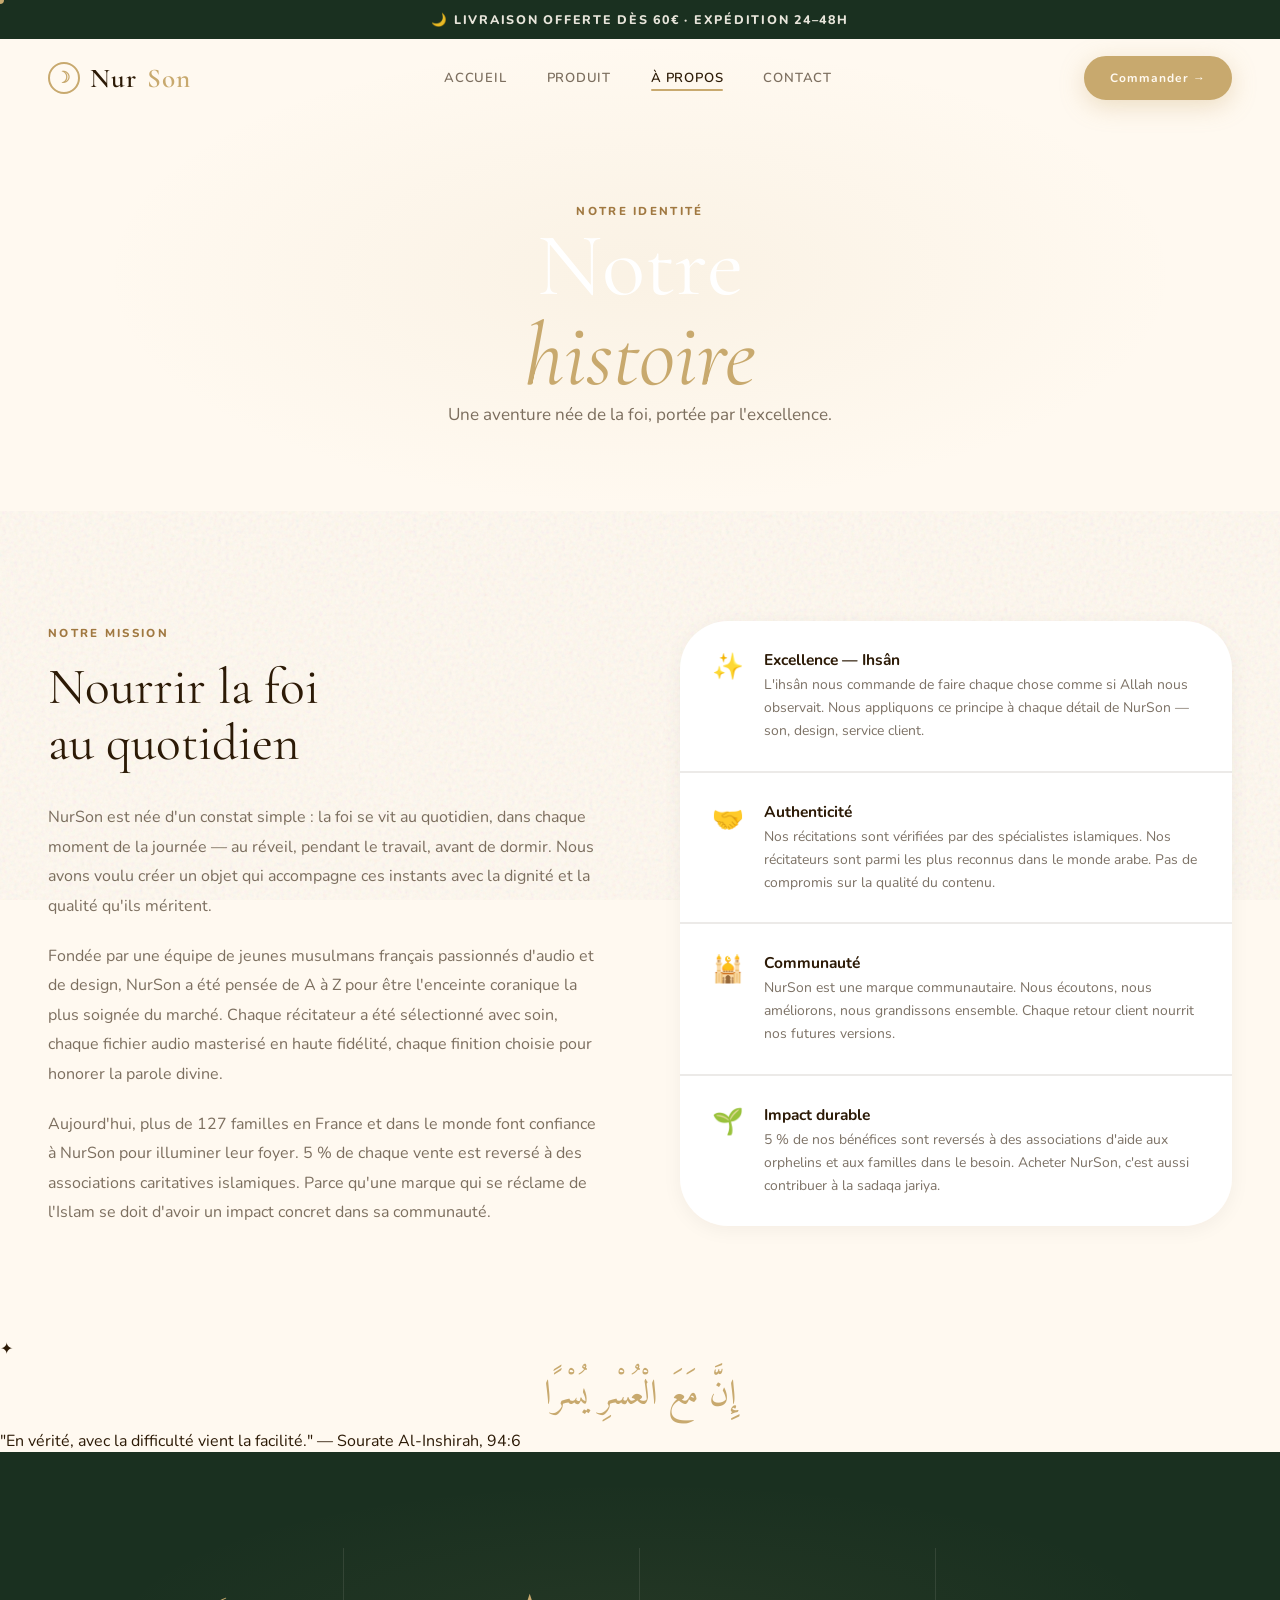
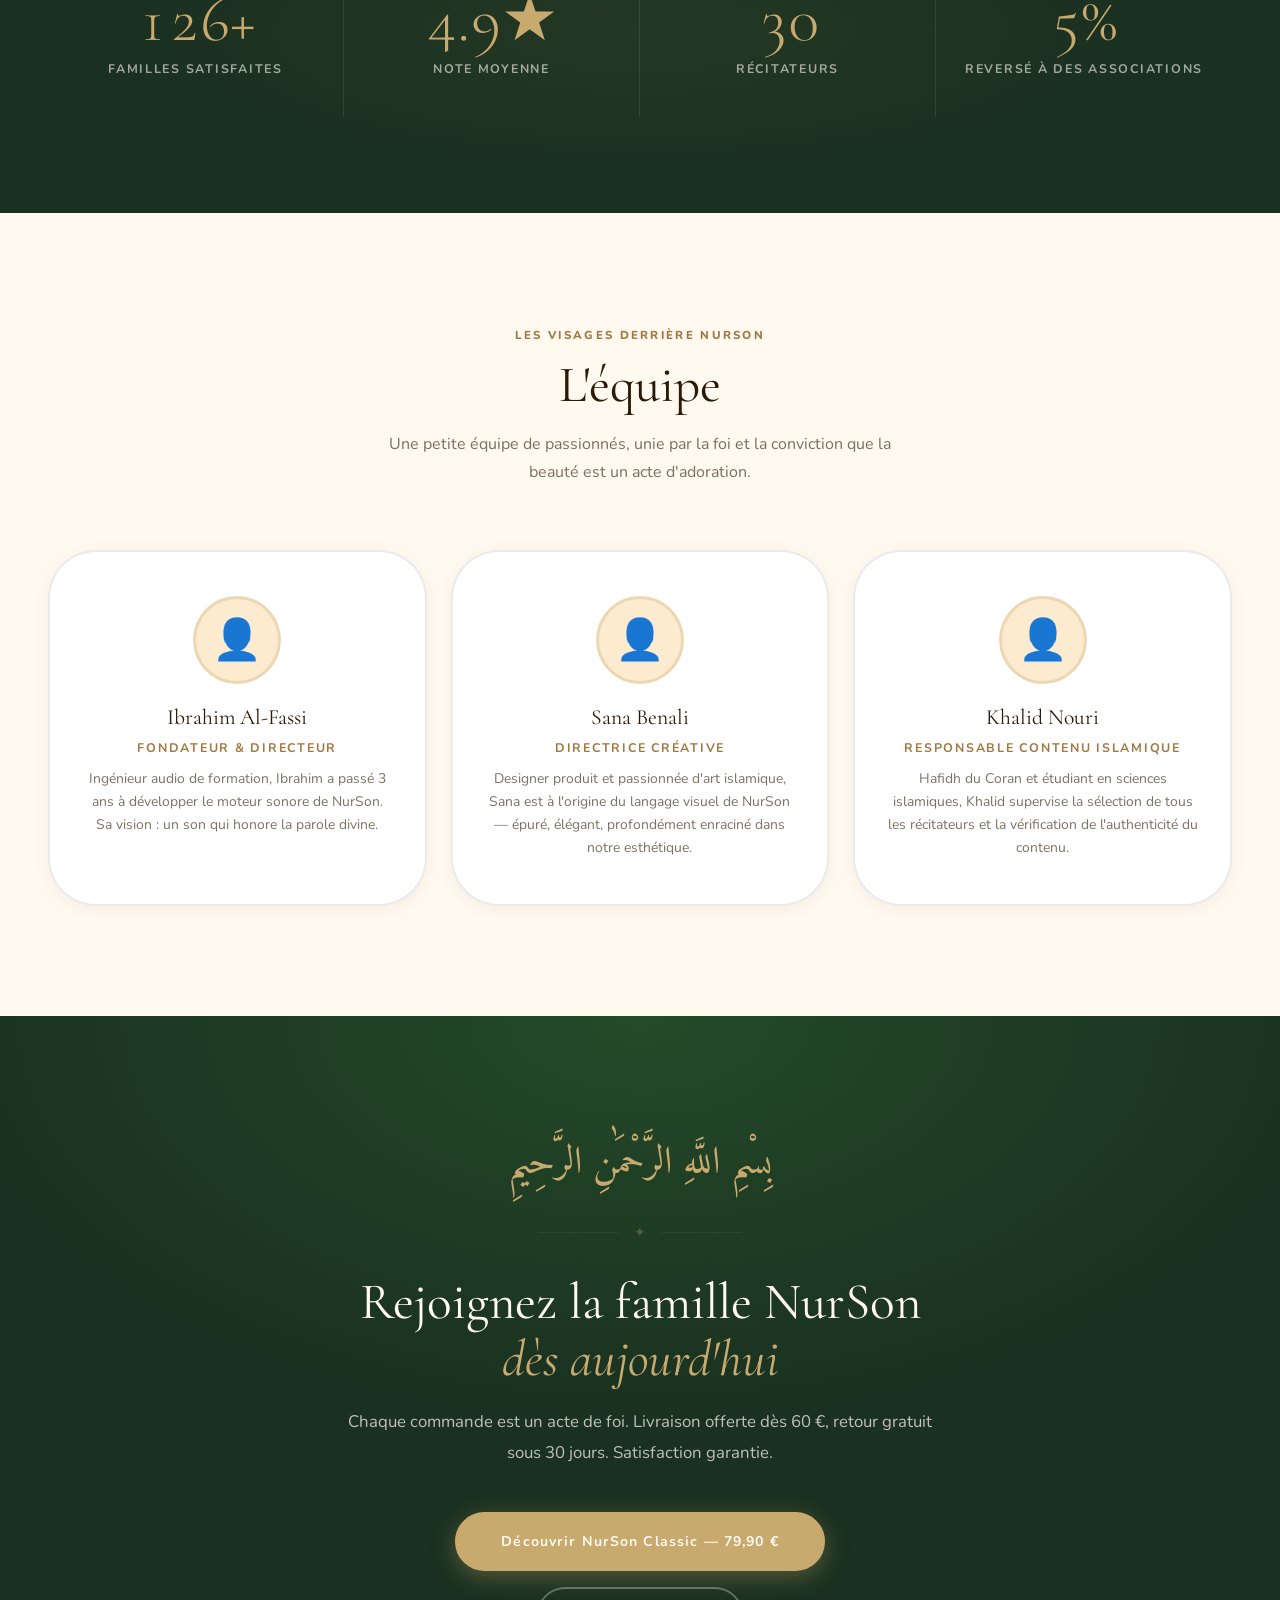
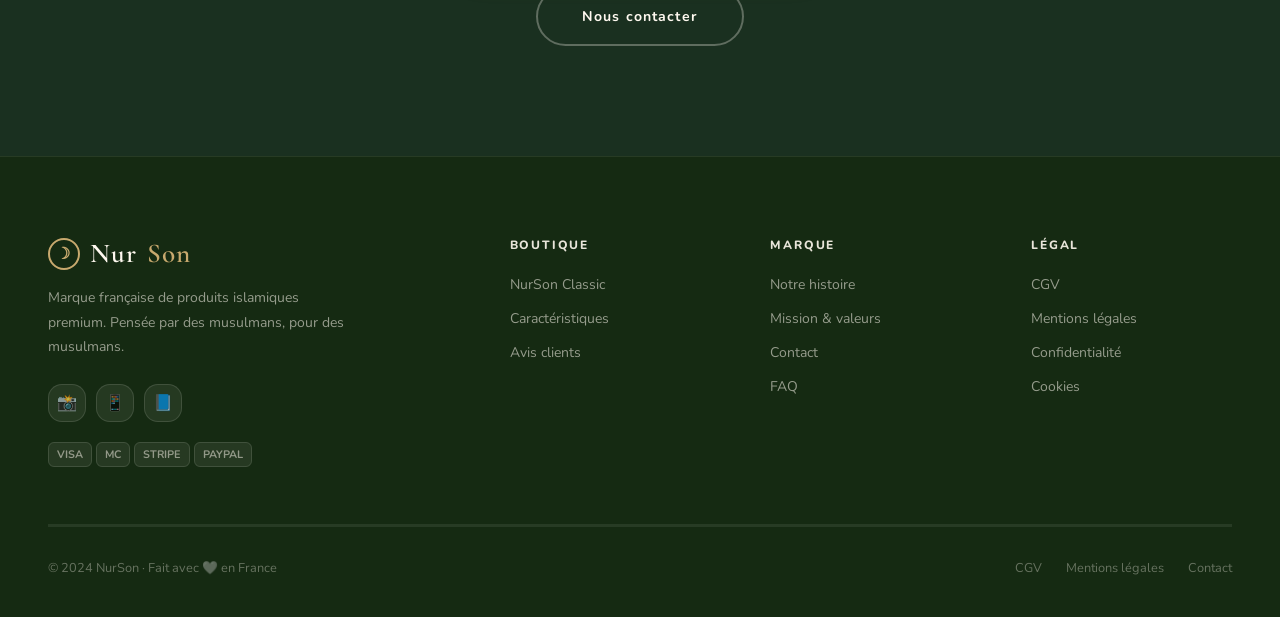
==== commit 80ac0a9c: "redesign: v4 — DA enfantine complète, formes rondes, couleurs chaudes Nouvelle direction artistique " ====
--- a/a-propos.html
+++ b/a-propos.html
@@ -15,10 +15,10 @@
 
   <link rel="preconnect" href="https://fonts.googleapis.com" />
   <link rel="preconnect" href="https://fonts.gstatic.com" crossorigin />
-  <link href="https://fonts.googleapis.com/css2?family=Cormorant+Garamond:ital,wght@0,300;0,400;0,600;1,300;1,400&family=DM+Sans:wght@300;400;500;600&family=Amiri:wght@400;700&display=swap" rel="stylesheet" />
-
-  <link rel="stylesheet" href="css/style.css?v=9" />
-  <link rel="stylesheet" href="css/animations.css?v=4" />
+  <link href="https://fonts.googleapis.com/css2?family=Cormorant+Garamond:ital,wght@0,300;0,400;0,600;1,300;1,400&family=Nunito:wght@400;500;600;700;800&family=Amiri:wght@400;700&display=swap" rel="stylesheet" />
+
+  <link rel="stylesheet" href="css/style.css?v=10" />
+  <link rel="stylesheet" href="css/animations.css?v=5" />
   <link rel="icon" type="image/svg+xml" href="images/favicon.svg" />
 
   <script type="application/ld+json">
--- a/css/style.css
+++ b/css/style.css
@@ -1,203 +1,204 @@
 /* ============================================
-   NurSon — Design System v3
-   Famille & Lumière · Formes rondes · Chaleur
-   ============================================ */
-
-/* ---- Reset ---- */
+   NurSon — Style v10
+   Fonts: Nunito (body/UI), Cormorant Garamond (display), Amiri (Arabic)
+   ============================================ */
+
+/* ---- Google Fonts imported via HTML <link> ---- */
+
+/* ============================================
+   RESET
+   ============================================ */
 *, *::before, *::after { box-sizing: border-box; margin: 0; padding: 0; }
-html { scroll-behavior: smooth; font-size: 16px; }
+html { scroll-behavior: smooth; }
 body {
-  font-family: 'DM Sans', sans-serif;
-  background: #FFFDF5;
+  background: #FFF9F0;
   color: #2C1A06;
+  font-family: 'Nunito', sans-serif;
+  -webkit-font-smoothing: antialiased;
+  -moz-osx-font-smoothing: grayscale;
   overflow-x: hidden;
-  -webkit-font-smoothing: antialiased;
-  cursor: none;
-}
-img { max-width: 100%; height: auto; display: block; }
-a { color: inherit; text-decoration: none; }
-button, input, textarea, select { font-family: inherit; font-size: inherit; }
-ul, ol { list-style: none; }
-
-/* ---- Tokens ---- */
-:root {
-  /* Backgrounds */
-  --bg:       #FFFDF5;
-  --bg-2:     #FFF8EA;
-  --bg-3:     #FEF1D2;
-  --surface:  #FFFFFF;
-  --surface-2:#FFF8EA;
-
-  /* Gold — conservé */
-  --gold:        #C8A96E;
-  --gold-bright: #E0C07A;
-  --gold-dim:    #A88347;
-  --gold-glow:   rgba(200,169,110,0.2);
-
-  /* Text (repurposing --white token for compat) */
-  --white:    #2C1A06;
-  --white-60: rgba(44,26,6,0.62);
-  --white-30: rgba(44,26,6,0.38);
-  --white-10: rgba(44,26,6,0.06);
-
-  /* Greens for dark sections */
-  --green-dark:  #1B3A0D;
-  --green:       #2D6020;
-  --green-bright:#4A8C3F;
-
-  /* Borders */
-  --border:     rgba(200,169,110,0.32);
-  --border-dim: rgba(44,26,6,0.09);
-
-  /* Radii — généreux pour le côté enfantin */
-  --radius:      12px;
-  --radius-md:   24px;
-  --radius-lg:   40px;
-  --radius-full: 999px;
-
-  /* Easing */
-  --ease-out:    cubic-bezier(0.16, 1, 0.3, 1);
-  --ease-in-out: cubic-bezier(0.87, 0, 0.13, 1);
-
-  /* Layout */
-  --max-w: 1280px;
-
-  /* Compatibility */
-  --muted:       rgba(44,26,6,0.62);
-  --font-sans:   'DM Sans', sans-serif;
-  --color-cream: #FFF8EA;
-  --color-muted: rgba(44,26,6,0.62);
-}
-
-/* ---- Texture subtile ---- */
+  position: relative;
+}
+/* Noise texture overlay */
 body::before {
   content: '';
   position: fixed;
   inset: 0;
-  background-image: url("data:image/svg+xml,%3Csvg viewBox='0 0 200 200' xmlns='http://www.w3.org/2000/svg'%3E%3Cfilter id='n'%3E%3CfeTurbulence type='fractalNoise' baseFrequency='0.65' numOctaves='3' stitchTiles='stitch'/%3E%3C/filter%3E%3Crect width='100%25' height='100%25' filter='url(%23n)' opacity='0.03'/%3E%3C/svg%3E");
-  background-size: 200px 200px;
+  background-image: url("data:image/svg+xml,%3Csvg viewBox='0 0 256 256' xmlns='http://www.w3.org/2000/svg'%3E%3Cfilter id='noise'%3E%3CfeTurbulence type='fractalNoise' baseFrequency='0.9' numOctaves='4' stitchTiles='stitch'/%3E%3C/filter%3E%3Crect width='100%25' height='100%25' filter='url(%23noise)'/%3E%3C/svg%3E");
+  opacity: 0.12;
   pointer-events: none;
-  z-index: 9999;
-  opacity: 0.2;
-}
-
-/* ---- Custom Cursor ---- */
+  z-index: 0;
+}
+img, video { max-width: 100%; display: block; }
+a { text-decoration: none; color: inherit; }
+button { background: none; border: none; cursor: none; font-family: inherit; }
+ul, ol { list-style: none; }
+input, textarea, select { font-family: inherit; }
+
+/* ============================================
+   CSS CUSTOM PROPERTIES
+   ============================================ */
+:root {
+  --cream: #FFF9F0;
+  --cream-2: #FFF3E2;
+  --cream-3: #FDEBD0;
+  --mint: #E8F5EE;
+  --mint-2: #C8E8D8;
+  --mint-d: #5A9E7C;
+  --peach: #FDE8D4;
+  --gold: #C8A96E;
+  --gold-l: #E0C07A;
+  --gold-d: #A07840;
+  --forest: #1A3020;
+  --text: #2C1A06;
+  --text-60: rgba(44,26,6,0.62);
+  --text-30: rgba(44,26,6,0.38);
+  --text-10: rgba(44,26,6,0.07);
+  --border: rgba(200,169,110,0.3);
+  --border-light: rgba(44,26,6,0.09);
+  --r-sm: 14px;
+  --r-md: 28px;
+  --r-lg: 48px;
+  --r-full: 999px;
+  --ease-out: cubic-bezier(0.22, 1, 0.36, 1);
+}
+
+/* ============================================
+   CUSTOM CURSOR
+   ============================================ */
+* { cursor: none; }
 #cursor-dot {
   position: fixed;
-  width: 7px;
-  height: 7px;
+  width: 8px;
+  height: 8px;
   background: var(--gold);
   border-radius: 50%;
   pointer-events: none;
-  z-index: 10000;
+  z-index: 99999;
   transform: translate(-50%, -50%);
-  transition: transform 0.1s, width 0.3s var(--ease-out), height 0.3s var(--ease-out);
+  transition: transform 0.1s, background 0.2s;
 }
 #cursor-ring {
   position: fixed;
-  width: 38px;
-  height: 38px;
-  border: 1.5px solid rgba(200,169,110,0.45);
+  width: 36px;
+  height: 36px;
+  border: 2px solid var(--gold);
   border-radius: 50%;
   pointer-events: none;
-  z-index: 9999;
+  z-index: 99998;
   transform: translate(-50%, -50%);
-  transition: transform 0.08s linear, width 0.4s var(--ease-out), height 0.4s var(--ease-out), opacity 0.3s;
-}
-.cursor-hover #cursor-ring { width: 64px; height: 64px; opacity: 0.5; }
-.cursor-hover #cursor-dot  { width: 4px; height: 4px; }
-
-/* ============================================
-   TYPOGRAPHIE
+  transition: transform 0.18s var(--ease-out), width 0.3s, height 0.3s, opacity 0.3s;
+  opacity: 0.6;
+}
+
+/* ============================================
+   TYPOGRAPHY
    ============================================ */
 .t-display {
   font-family: 'Cormorant Garamond', serif;
-  font-size: clamp(3.2rem, 7.5vw, 7.5rem);
+  font-size: clamp(3rem, 7vw, 7rem);
   font-weight: 400;
+  color: var(--text);
   line-height: 1.0;
-  letter-spacing: -0.02em;
-  color: var(--white);
 }
 .t-headline {
   font-family: 'Cormorant Garamond', serif;
-  font-size: clamp(2rem, 3.8vw, 3.8rem);
+  font-size: clamp(2rem, 4vw, 4rem);
   font-weight: 400;
+  color: var(--text);
   line-height: 1.1;
-  letter-spacing: -0.01em;
-  color: var(--white);
 }
 .t-title {
   font-family: 'Cormorant Garamond', serif;
-  font-size: clamp(1.5rem, 2.4vw, 2.3rem);
+  font-size: clamp(1.5rem, 2.5vw, 2.4rem);
   font-weight: 400;
+  color: var(--text);
   line-height: 1.2;
-  color: var(--white);
 }
 .t-label {
-  font-size: 0.7rem;
-  font-weight: 700;
-  letter-spacing: 0.22em;
+  font-family: 'Nunito', sans-serif;
+  font-size: 0.72rem;
+  font-weight: 800;
+  letter-spacing: 0.2em;
   text-transform: uppercase;
-  color: var(--gold-dim);
-}
-.t-body  { font-size: 1.05rem; line-height: 1.82; color: var(--white-60); }
-.t-small { font-size: 0.875rem; line-height: 1.6; color: var(--white-60); }
+  color: var(--gold-d);
+  display: inline-block;
+}
+.t-body {
+  font-family: 'Nunito', sans-serif;
+  font-size: 1rem;
+  line-height: 1.85;
+  color: var(--text-60);
+}
+.t-small {
+  font-family: 'Nunito', sans-serif;
+  font-size: 0.875rem;
+  color: var(--text-60);
+}
 .t-arabic {
   font-family: 'Amiri', serif;
   font-size: 2.2rem;
   color: var(--gold);
+  text-align: center;
   line-height: 2;
-  text-align: center;
-}
-.italic { font-style: italic; }
-.gold   { color: var(--gold); }
-
-/* Dark section typo overrides */
-.stats .t-headline, .stats .t-display, .stats .t-title,
-.cta-section .t-headline, .cta-section .t-display, .cta-section .t-title {
-  color: #FFF8EA;
+  display: block;
 }
 
 /* ============================================
    LAYOUT
    ============================================ */
-.container { max-width: var(--max-w); margin: 0 auto; padding: 0 40px; }
-.section    { padding: 120px 0; }
-.section--sm{ padding: 80px 0; }
-
-/* ---- Reveal animations ---- */
-.reveal-line { overflow: hidden; display: block; }
+.container {
+  max-width: 1280px;
+  margin: 0 auto;
+  padding: 0 48px;
+}
+.section {
+  padding: 110px 0;
+}
+.section--sm {
+  padding: 72px 0;
+}
+
+/* ============================================
+   REVEAL ANIMATIONS
+   ============================================ */
+.reveal-fade {
+  opacity: 0;
+  transform: translateY(28px);
+  transition: opacity 0.7s var(--ease-out), transform 0.7s var(--ease-out);
+}
+.reveal-fade.visible {
+  opacity: 1;
+  transform: translateY(0);
+}
+.reveal-line {
+  overflow: hidden;
+  display: block;
+}
 .reveal-line span {
   display: block;
   transform: translateY(110%);
-  transition: transform 1s var(--ease-out);
-}
-.reveal-line.visible span { transform: translateY(0); }
-
-.reveal-fade {
-  opacity: 0;
-  transform: translateY(28px);
-  transition: opacity 0.9s var(--ease-out), transform 0.9s var(--ease-out);
-}
-.reveal-fade.visible { opacity: 1; transform: translateY(0); }
-.reveal-fade.delay-1 { transition-delay: 0.1s; }
-.reveal-fade.delay-2 { transition-delay: 0.2s; }
-.reveal-fade.delay-3 { transition-delay: 0.3s; }
-.reveal-fade.delay-4 { transition-delay: 0.4s; }
-.reveal-fade.delay-5 { transition-delay: 0.5s; }
+  transition: transform 0.75s var(--ease-out);
+}
+.reveal-line.visible span {
+  transform: translateY(0);
+}
 
 /* ============================================
    ANNOUNCEMENT BAR
    ============================================ */
 .announcement-bar {
-  background: var(--green-dark);
-  color: rgba(255,248,234,0.9);
+  background: var(--forest);
+  color: rgba(255,249,240,0.9);
+  padding: 11px 20px;
   text-align: center;
-  padding: 10px;
+  font-family: 'Nunito', sans-serif;
   font-size: 0.78rem;
-  font-weight: 600;
-  letter-spacing: 0.12em;
+  font-weight: 800;
+  letter-spacing: 0.14em;
   text-transform: uppercase;
+  position: relative;
+  z-index: 600;
 }
 
 /* ============================================
@@ -205,20 +206,19 @@
    ============================================ */
 .nav {
   position: fixed;
-  top: 40px;
+  top: 42px;
   left: 0;
   right: 0;
   z-index: 500;
-  padding: 0;
-  transition: background 0.5s var(--ease-out), top 0.3s var(--ease-out), box-shadow 0.4s;
+  transition: background 0.5s, top 0.3s, box-shadow 0.5s;
 }
 .nav.scrolled {
-  background: rgba(255,253,245,0.96);
+  background: rgba(255,249,240,0.96);
   backdrop-filter: blur(20px);
   -webkit-backdrop-filter: blur(20px);
-  border-bottom: 1px solid var(--border-dim);
-  box-shadow: 0 4px 32px rgba(44,26,6,0.07);
+  box-shadow: 0 4px 28px rgba(44,26,6,0.08);
   top: 0;
+  border-bottom: 1px solid var(--border-light);
 }
 .nav__inner {
   display: flex;
@@ -228,35 +228,44 @@
 }
 .nav__logo {
   font-family: 'Cormorant Garamond', serif;
-  font-size: 1.65rem;
+  font-size: 1.7rem;
   font-weight: 600;
-  letter-spacing: 0.05em;
-  color: var(--white);
+  color: var(--text);
   display: flex;
   align-items: center;
   gap: 10px;
+  letter-spacing: 0.04em;
 }
 .nav__logo-mark {
-  width: 30px;
-  height: 30px;
-  border: 1.5px solid var(--gold);
+  width: 32px;
+  height: 32px;
   border-radius: 50%;
+  border: 2px solid var(--gold);
+  color: var(--gold);
   display: flex;
   align-items: center;
   justify-content: center;
-  font-size: 14px;
+  font-size: 1rem;
+  flex-shrink: 0;
+}
+.nav__logo em {
   color: var(--gold);
-}
-.nav__logo em { color: var(--gold); font-style: normal; }
-.nav__links { display: flex; align-items: center; gap: 40px; }
+  font-style: normal;
+}
+.nav__links {
+  display: flex;
+  gap: 40px;
+  align-items: center;
+}
 .nav__link {
+  font-family: 'Nunito', sans-serif;
   font-size: 0.82rem;
-  font-weight: 500;
-  letter-spacing: 0.08em;
+  font-weight: 600;
+  letter-spacing: 0.06em;
   text-transform: uppercase;
-  color: var(--white-60);
+  color: var(--text-60);
+  position: relative;
   transition: color 0.3s;
-  position: relative;
 }
 .nav__link::after {
   content: '';
@@ -267,513 +276,660 @@
   height: 2px;
   background: var(--gold);
   border-radius: 2px;
-  transition: width 0.3s var(--ease-out);
-}
-.nav__link:hover, .nav__link.active { color: var(--white); }
-.nav__link:hover::after, .nav__link.active::after { width: 100%; }
-.nav__cta { display: flex; align-items: center; gap: 20px; }
+  transition: width 0.35s var(--ease-out);
+}
+.nav__link:hover,
+.nav__link.active,
+.nav__link--active {
+  color: var(--text);
+}
+.nav__link:hover::after,
+.nav__link.active::after,
+.nav__link--active::after {
+  width: 100%;
+}
+.nav__cta {
+  display: flex;
+  align-items: center;
+  gap: 20px;
+}
 .nav__menu-btn {
   display: none;
-  background: none;
-  border: none;
-  cursor: none;
   flex-direction: column;
   gap: 5px;
   padding: 8px;
+  background: none;
+  border: none;
 }
 .nav__menu-btn span {
   display: block;
   width: 22px;
   height: 2px;
-  background: var(--white);
+  background: var(--text);
   border-radius: 2px;
-  transition: all 0.3s;
-}
-
-/* ============================================
-   BOUTONS
+}
+
+/* ============================================
+   BUTTONS
    ============================================ */
 .btn {
   display: inline-flex;
   align-items: center;
-  gap: 10px;
-  padding: 15px 34px;
-  font-size: 0.8rem;
+  justify-content: center;
+  gap: 8px;
+  font-family: 'Nunito', sans-serif;
   font-weight: 700;
-  letter-spacing: 0.1em;
-  text-transform: uppercase;
-  border: none;
-  border-radius: var(--radius-full);
+  font-size: 0.82rem;
+  letter-spacing: 0.08em;
+  border-radius: var(--r-full);
+  padding: 14px 32px;
+  transition: background 0.3s, box-shadow 0.3s, transform 0.3s, color 0.3s, border-color 0.3s;
   cursor: none;
-  transition: all 0.35s var(--ease-out);
+  border: 2px solid transparent;
+  text-transform: none;
+  white-space: nowrap;
+}
+.btn-gold {
+  background: var(--gold);
+  color: #FFF9F0;
+  border-color: var(--gold);
+  box-shadow: 0 6px 24px rgba(200,169,110,0.35);
+}
+.btn-gold:hover {
+  background: var(--gold-l);
+  border-color: var(--gold-l);
+  box-shadow: 0 10px 40px rgba(200,169,110,0.5);
+  transform: translateY(-3px);
+  color: #FFF9F0;
+}
+.btn-outline {
+  background: transparent;
+  color: var(--text);
+  border-color: rgba(200,169,110,0.45);
+}
+.btn-outline:hover {
+  border-color: var(--gold);
+  color: var(--gold-d);
+  background: rgba(200,169,110,0.07);
+}
+.btn-ghost {
+  background: rgba(44,26,6,0.05);
+  color: var(--text);
+  border-color: var(--border-light);
+  border: 1.5px solid var(--border-light);
+}
+.btn-ghost:hover {
+  background: rgba(44,26,6,0.08);
+  border-color: rgba(44,26,6,0.15);
+}
+.btn-lg {
+  padding: 18px 44px;
+  font-size: 0.88rem;
+}
+.btn-full {
+  width: 100%;
+  justify-content: center;
+}
+.btn-icon {
+  width: 48px;
+  height: 48px;
+  padding: 0;
+  border-radius: 50%;
+  font-size: 1rem;
+  background: white;
+  border: 2px solid var(--border-light);
+  color: var(--text-60);
+}
+.btn-icon:hover {
+  border-color: var(--gold);
+  color: var(--gold-d);
+}
+.mag-btn {
+  display: inline-block;
+}
+
+/* ============================================
+   HERO SECTION
+   ============================================ */
+.hero {
+  min-height: 100svh;
+  display: flex;
+  align-items: center;
   position: relative;
   overflow: hidden;
-  white-space: nowrap;
-}
-.btn::after {
+  padding: 152px 0 80px;
+  background:
+    radial-gradient(ellipse 70% 80% at 100% 50%, rgba(200,220,200,0.2) 0%, transparent 60%),
+    radial-gradient(ellipse 50% 50% at 0% 100%, rgba(200,169,110,0.1) 0%, transparent 60%),
+    var(--cream);
+}
+.hero > .container {
+  width: 100%;
+  position: relative;
+  z-index: 2;
+}
+.hero__inner {
+  display: flex;
+  gap: 60px;
+  align-items: center;
+  justify-content: space-between;
+}
+.hero__content {
+  flex: 1;
+  max-width: 580px;
+}
+.hero__eyebrow {
+  display: flex;
+  align-items: center;
+  gap: 12px;
+  margin-bottom: 24px;
+}
+.hero__eyebrow-dot {
+  width: 8px;
+  height: 8px;
+  border-radius: 50%;
+  background: var(--gold);
+  animation: pulse 2s ease-in-out infinite;
+  flex-shrink: 0;
+}
+@keyframes pulse {
+  0%, 100% { transform: scale(1); opacity: 1; }
+  50% { transform: scale(1.4); opacity: 0.6; }
+}
+.hero__title {
+  color: var(--text);
+  margin-bottom: 28px;
+  line-height: 1.0;
+}
+.hero__title em {
+  color: var(--gold);
+  font-style: italic;
+}
+.hero__subtitle {
+  font-family: 'Nunito', sans-serif;
+  font-size: 1.1rem;
+  color: var(--text-60);
+  line-height: 1.85;
+  max-width: 460px;
+  margin-bottom: 44px;
+}
+.hero__actions {
+  display: flex;
+  gap: 16px;
+  flex-wrap: wrap;
+  margin-bottom: 48px;
+}
+.hero__trust {
+  display: flex;
+  gap: 24px;
+  align-items: center;
+  flex-wrap: wrap;
+}
+.hero__trust-item {
+  display: flex;
+  align-items: center;
+  gap: 8px;
+  font-family: 'Nunito', sans-serif;
+  font-size: 0.82rem;
+  font-weight: 600;
+  color: var(--text-60);
+}
+.hero__trust-dot {
+  width: 6px;
+  height: 6px;
+  border-radius: 50%;
+  background: rgba(200,169,110,0.4);
+  flex-shrink: 0;
+}
+
+/* Hero Visual */
+.hero__visual {
+  position: relative;
+  flex-shrink: 0;
+  width: min(460px, 42vw);
+}
+.hero__card {
+  aspect-ratio: 3/4;
+  background: linear-gradient(155deg, #FFF3E2 0%, #FDEBD0 50%, #FDD8B0 100%);
+  border-radius: 56px;
+  border: 2.5px solid rgba(200,169,110,0.3);
+  box-shadow: 0 32px 80px rgba(200,169,110,0.2), 0 8px 24px rgba(44,26,6,0.06);
+  display: flex;
+  flex-direction: column;
+  align-items: center;
+  justify-content: center;
+  gap: 20px;
+  position: relative;
+  overflow: hidden;
+  animation: float 5s ease-in-out infinite;
+}
+@keyframes float {
+  0%, 100% { transform: translateY(0); }
+  50% { transform: translateY(-12px); }
+}
+.hero__card::before {
   content: '';
   position: absolute;
   inset: 0;
-  background: rgba(255,255,255,0.12);
-  opacity: 0;
-  transition: opacity 0.3s;
-}
-.btn:hover::after { opacity: 1; }
-.btn:hover { transform: translateY(-3px); }
-.btn:active { transform: translateY(0); }
-
-.btn-gold {
-  background: var(--gold);
-  color: #FFFDF5;
-  box-shadow: 0 4px 20px rgba(200,169,110,0.3);
-}
-.btn-gold:hover {
-  background: var(--gold-bright);
-  box-shadow: 0 8px 36px rgba(200,169,110,0.45);
-}
-.btn-outline {
-  background: transparent;
-  color: var(--white);
-  border: 2px solid rgba(200,169,110,0.45);
-}
-.btn-outline:hover {
-  border-color: var(--gold);
+  background: radial-gradient(circle at 30% 20%, rgba(255,255,255,0.6), transparent 55%);
+  pointer-events: none;
+}
+.hero__card-icon {
+  font-size: clamp(5rem, 9vw, 9rem);
+  z-index: 1;
+  filter: drop-shadow(0 4px 16px rgba(44,26,6,0.12));
+}
+.hero__card-arabic {
+  font-family: 'Amiri', serif;
+  font-size: 2rem;
+  color: rgba(200,169,110,0.75);
+  z-index: 1;
+}
+
+.hero__badge {
+  position: absolute;
+  bottom: 28px;
+  left: -32px;
+  background: white;
+  border: 2px solid rgba(200,169,110,0.3);
+  border-radius: 24px;
+  padding: 16px 22px;
+  box-shadow: 0 12px 40px rgba(44,26,6,0.1);
+  z-index: 3;
+}
+.hero__badge-num {
+  font-family: 'Cormorant Garamond', serif;
+  font-size: 2.4rem;
+  font-weight: 600;
   color: var(--gold);
-  background: rgba(200,169,110,0.07);
-}
-.btn-ghost {
-  background: rgba(44,26,6,0.05);
-  color: var(--white);
-  border: 1.5px solid var(--border-dim);
-}
-.btn-ghost:hover { background: rgba(200,169,110,0.1); border-color: var(--border); }
-
-.btn-lg   { padding: 20px 48px; font-size: 0.87rem; }
-.btn-full { width: 100%; justify-content: center; }
-
-.btn-icon {
-  width: 52px;
-  height: 52px;
-  padding: 0;
-  border-radius: 50%;
-  justify-content: center;
-  background: var(--surface);
-  border: 1.5px solid var(--border-dim);
-  color: var(--white);
-  font-size: 1rem;
-  box-shadow: 0 2px 12px rgba(44,26,6,0.06);
-}
-.btn-icon:hover { border-color: var(--gold); color: var(--gold); }
-
-/* Dark section buttons */
-.cta-section .btn-outline {
-  color: #FFF8EA;
-  border-color: rgba(255,248,234,0.3);
-}
-.cta-section .btn-outline:hover {
-  border-color: var(--gold);
-  color: var(--gold);
-  background: rgba(200,169,110,0.1);
-}
-
-.mag-btn { display: inline-block; }
-
-/* ============================================
-   HERO
-   ============================================ */
-.hero {
-  min-height: 100svh;
-  display: flex;
-  align-items: center;
-  position: relative;
-  overflow: hidden;
-  padding: 152px 0 80px;
-}
-.hero > .container { width: 100%; }
-
-.hero__bg {
+  line-height: 1;
+}
+.hero__badge-txt {
+  font-family: 'Nunito', sans-serif;
+  font-size: 0.75rem;
+  font-weight: 600;
+  color: var(--text-60);
+  margin-top: 4px;
+}
+
+/* Hero Decorative floating items */
+.hero__deco {
   position: absolute;
   inset: 0;
-  background:
-    radial-gradient(ellipse 70% 55% at 72% 38%, rgba(200,169,110,0.12) 0%, transparent 65%),
-    radial-gradient(ellipse 50% 50% at 15% 80%, rgba(45,96,32,0.07) 0%, transparent 60%);
-}
-
-/* Blob décoratif */
-.hero__bg::after {
+  pointer-events: none;
+  z-index: 1;
+}
+.hero__deco-item {
+  position: absolute;
+  font-size: 1.5rem;
+  color: var(--gold);
+  opacity: 0.2;
+  animation: floatStar 8s ease-in-out infinite;
+}
+.hero__deco-item--1 { top: 18%; right: 52%; animation-delay: 0s; font-size: 1.2rem; }
+.hero__deco-item--2 { top: 28%; right: 20%; animation-delay: 2s; font-size: 2rem; opacity: 0.15; }
+.hero__deco-item--3 { bottom: 28%; right: 55%; animation-delay: 4s; font-size: 0.9rem; }
+.hero__deco-item--4 { top: 55%; right: 14%; animation-delay: 6s; font-size: 1.4rem; opacity: 0.12; }
+@keyframes floatStar {
+  0%, 100% { transform: translateY(0) rotate(0deg); }
+  33% { transform: translateY(-12px) rotate(10deg); }
+  66% { transform: translateY(6px) rotate(-5deg); }
+}
+
+/* ============================================
+   WAVE DIVIDERS
+   ============================================ */
+.wave-top,
+.wave-bottom {
+  display: block;
+  width: 100%;
+  overflow: hidden;
+  line-height: 0;
+}
+.wave-top svg,
+.wave-bottom svg {
+  display: block;
+  width: 100%;
+}
+.wave-top--gold { background: var(--cream); }
+.wave-bottom--gold { background: var(--cream); }
+.wave-top--cream-from-mint { background: var(--mint); }
+
+/* ============================================
+   MARQUEE STRIP
+   ============================================ */
+.marquee-section {
+  background: var(--gold);
+  padding: 14px 0;
+  overflow: hidden;
+  white-space: nowrap;
+}
+.marquee-track {
+  display: inline-flex;
+  gap: 0;
+  animation: marquee 28s linear infinite;
+}
+@keyframes marquee {
+  from { transform: translateX(0); }
+  to { transform: translateX(-50%); }
+}
+.marquee-item {
+  font-family: 'Nunito', sans-serif;
+  font-size: 0.78rem;
+  font-weight: 800;
+  letter-spacing: 0.12em;
+  text-transform: uppercase;
+  color: #FFF9F0;
+  padding: 0 28px;
+  display: inline-flex;
+  align-items: center;
+  gap: 28px;
+}
+.marquee-dot {
+  display: inline-block;
+  width: 4px;
+  height: 4px;
+  border-radius: 50%;
+  background: rgba(255,249,240,0.5);
+  margin-left: 28px;
+}
+
+/* ============================================
+   FEATURES SECTION
+   ============================================ */
+.features {
+  background: var(--mint);
+  position: relative;
+  overflow: hidden;
+  padding: 110px 0;
+}
+.features::before {
   content: '';
   position: absolute;
-  bottom: -120px;
+  top: -80px;
+  right: -120px;
+  width: 400px;
+  height: 400px;
+  background: rgba(200,220,200,0.3);
+  border-radius: 50% 70% 60% 40% / 60% 50% 70% 40%;
+  animation: blobMorph 12s ease-in-out infinite;
+  pointer-events: none;
+}
+.features::after {
+  content: '';
+  position: absolute;
+  bottom: -100px;
   left: -80px;
-  width: 480px;
-  height: 480px;
-  background: radial-gradient(circle, rgba(200,169,110,0.08) 0%, transparent 70%);
+  width: 350px;
+  height: 350px;
+  background: rgba(200,220,200,0.25);
+  border-radius: 40% 60% 30% 70% / 60% 40% 70% 30%;
+  animation: blobMorph 16s ease-in-out infinite reverse;
+  pointer-events: none;
+}
+.features__grid {
+  display: grid;
+  grid-template-columns: repeat(3, 1fr);
+  gap: 24px;
+  margin-top: 64px;
+}
+.feature-bubble {
+  background: white;
+  border-radius: 36px;
+  padding: 40px 32px;
+  text-align: center;
+  border: 2px solid rgba(200,169,110,0.15);
+  box-shadow: 0 8px 32px rgba(44,26,6,0.06);
+  transition: transform 0.35s var(--ease-out), box-shadow 0.35s;
+  position: relative;
+  overflow: hidden;
+}
+.feature-bubble:hover {
+  transform: translateY(-8px);
+  box-shadow: 0 24px 60px rgba(44,26,6,0.1);
+}
+.feature-bubble__glow {
+  position: absolute;
+  top: -30px;
+  right: -30px;
+  width: 120px;
+  height: 120px;
+  background: radial-gradient(circle, rgba(200,169,110,0.12), transparent 65%);
   border-radius: 50%;
-}
-
-.hero__geo {
+  pointer-events: none;
+}
+.feature-bubble__icon {
+  width: 72px;
+  height: 72px;
+  background: var(--cream-3);
+  border-radius: 50%;
+  display: flex;
+  align-items: center;
+  justify-content: center;
+  font-size: 2rem;
+  margin: 0 auto 24px;
+  border: 2px solid rgba(200,169,110,0.2);
+  box-shadow: 0 4px 16px rgba(200,169,110,0.15);
+}
+.feature-bubble__title {
+  font-family: 'Cormorant Garamond', serif;
+  font-size: 1.5rem;
+  font-weight: 400;
+  color: var(--text);
+  margin-bottom: 12px;
+}
+.feature-bubble__text {
+  font-family: 'Nunito', sans-serif;
+  font-size: 0.9rem;
+  color: var(--text-60);
+  line-height: 1.75;
+}
+
+/* ============================================
+   PRODUCT SHOWCASE
+   ============================================ */
+.showcase {
+  background: var(--cream);
+  position: relative;
+  padding: 110px 0;
+}
+.showcase__inner {
+  display: grid;
+  grid-template-columns: 1fr 1fr;
+  gap: 80px;
+  align-items: center;
+}
+.showcase__img {
+  position: relative;
+}
+.showcase__img-main {
+  aspect-ratio: 1;
+  background: linear-gradient(145deg, #FFF3E2, #FDEBD0);
+  border-radius: 56px;
+  border: 2.5px solid var(--border);
+  box-shadow: 0 24px 80px rgba(200,169,110,0.18), 0 8px 24px rgba(44,26,6,0.06);
+  display: flex;
+  align-items: center;
+  justify-content: center;
+  font-size: 8rem;
+  position: relative;
+  overflow: hidden;
+}
+.showcase__badge-1 {
   position: absolute;
-  right: 5%;
-  top: 50%;
-  transform: translateY(calc(-50% + 36px));
-  width: min(540px, 45vw);
-  aspect-ratio: 1;
-  opacity: 0.13;
-  animation: geoRotate 60s linear infinite;
-}
-@keyframes geoRotate { to { transform: translateY(calc(-50% + 36px)) rotate(360deg); } }
-
-.hero__geo-inner {
+  top: 24px;
+  right: -28px;
+  background: white;
+  border: 2px solid var(--border);
+  border-radius: 20px;
+  padding: 14px 20px;
+  box-shadow: 0 8px 32px rgba(44,26,6,0.1);
+  z-index: 2;
+}
+.showcase__badge-2 {
   position: absolute;
-  inset: 0;
-  opacity: 0.7;
-  animation: geoRotate 40s linear infinite reverse;
-}
-
-.hero__product-wrap {
+  bottom: 24px;
+  left: -28px;
+  background: white;
+  border: 2px solid var(--border);
+  border-radius: 20px;
+  padding: 14px 20px;
+  box-shadow: 0 8px 32px rgba(44,26,6,0.1);
+  z-index: 2;
+}
+.showcase__content {
+  padding: 20px 0;
+}
+.showcase__pills {
+  display: flex;
+  flex-direction: column;
+  gap: 14px;
+  margin-bottom: 40px;
+}
+.showcase__pill {
+  background: white;
+  border: 1.5px solid var(--border-light);
+  border-radius: var(--r-md);
+  padding: 18px 24px;
+  display: flex;
+  align-items: center;
+  gap: 16px;
+  box-shadow: 0 2px 12px rgba(44,26,6,0.04);
+  transition: border-color 0.3s, box-shadow 0.3s;
+}
+.showcase__pill:hover {
+  border-color: var(--border);
+  box-shadow: 0 8px 28px rgba(200,169,110,0.12);
+}
+.showcase__pill-icon {
+  width: 48px;
+  height: 48px;
+  border-radius: var(--r-sm);
+  background: rgba(200,169,110,0.12);
+  border: 1.5px solid var(--border);
+  display: flex;
+  align-items: center;
+  justify-content: center;
+  font-size: 1.4rem;
+  flex-shrink: 0;
+}
+.showcase__pill-title {
+  font-family: 'Nunito', sans-serif;
+  font-size: 0.92rem;
+  font-weight: 700;
+  color: var(--text);
+  margin-bottom: 2px;
+}
+.showcase__pill-text {
+  font-family: 'Nunito', sans-serif;
+  font-size: 0.82rem;
+  color: var(--text-60);
+}
+.showcase__cta {
+  display: flex;
+  gap: 16px;
+  align-items: center;
+}
+
+/* ============================================
+   WHY SECTION
+   ============================================ */
+.why {
+  background: var(--cream-2);
+  padding: 110px 0;
+}
+.why__grid {
+  display: grid;
+  grid-template-columns: repeat(2, 1fr);
+  gap: 20px;
+  margin-top: 64px;
+}
+.why-card {
+  background: white;
+  border-radius: var(--r-lg);
+  border: 2px solid transparent;
+  padding: 44px 40px;
+  position: relative;
+  overflow: hidden;
+  box-shadow: 0 4px 20px rgba(44,26,6,0.05);
+  transition: all 0.35s var(--ease-out);
+}
+.why-card::before {
+  content: '';
   position: absolute;
-  right: 8%;
-  top: 50%;
-  transform: translateY(calc(-50% + 36px));
-  width: min(400px, 36vw);
-  z-index: 2;
-}
-.hero__product-glow {
-  position: absolute;
-  inset: -80px;
-  background: radial-gradient(circle, rgba(200,169,110,0.15) 0%, transparent 70%);
-  animation: glowPulse 4s ease-in-out infinite;
-}
-@keyframes glowPulse {
-  0%, 100% { opacity: 0.7; transform: scale(1); }
-  50%       { opacity: 1;   transform: scale(1.05); }
-}
-.hero__product-visual {
-  width: 100%;
-  aspect-ratio: 3/4;
-  background: linear-gradient(145deg, #FFF8EA 0%, #FEF0CE 55%, #FDE8B8 100%);
-  border-radius: 48px;
-  border: 2px solid rgba(200,169,110,0.3);
-  box-shadow:
-    0 24px 80px rgba(200,169,110,0.18),
-    0 8px 24px rgba(44,26,6,0.06);
-  display: flex;
-  flex-direction: column;
-  align-items: center;
-  justify-content: center;
-  gap: 20px;
+  top: 0;
+  right: 0;
+  width: 100px;
+  height: 100px;
+  background: radial-gradient(circle, rgba(200,169,110,0.08), transparent 65%);
+  transition: opacity 0.35s;
+  pointer-events: none;
+}
+.why-card:hover {
+  border-color: rgba(200,169,110,0.35);
+  transform: translateY(-6px);
+  box-shadow: 0 20px 56px rgba(44,26,6,0.1);
+}
+.why-card__num {
+  font-family: 'Cormorant Garamond', serif;
+  font-size: 6rem;
+  font-weight: 300;
+  color: rgba(200,169,110,0.15);
+  line-height: 1;
+  margin-bottom: -24px;
+  transition: color 0.35s;
+}
+.why-card:hover .why-card__num {
+  color: rgba(200,169,110,0.3);
+}
+.why-card__icon {
+  font-size: 2.4rem;
+  margin-bottom: 20px;
+}
+.why-card__title {
+  font-family: 'Cormorant Garamond', serif;
+  font-size: 1.6rem;
+  color: var(--text);
+  margin-bottom: 12px;
+  font-weight: 400;
+}
+.why-card__text {
+  font-family: 'Nunito', sans-serif;
+  font-size: 0.9rem;
+  color: var(--text-60);
+  line-height: 1.78;
+}
+
+/* ============================================
+   STATS — Dark Forest
+   ============================================ */
+.stats {
+  background: var(--forest);
+  padding: 96px 0;
   position: relative;
   overflow: hidden;
-  animation: float 6s ease-in-out infinite;
-}
-@keyframes float {
-  0%, 100% { transform: translateY(0); }
-  50%       { transform: translateY(-14px); }
-}
-.hero__product-visual::before {
+}
+.stats::before {
   content: '';
   position: absolute;
   inset: 0;
-  background: linear-gradient(to top, rgba(200,169,110,0.08), transparent 55%);
-}
-.hero__product-icon {
-  font-size: clamp(4rem, 7vw, 7rem);
+  background: radial-gradient(ellipse 60% 60% at 50% 50%, rgba(200,169,110,0.06), transparent 70%);
+  pointer-events: none;
+}
+.stats__grid {
+  display: grid;
+  grid-template-columns: repeat(4, 1fr);
+  position: relative;
   z-index: 1;
-  animation: float 6s ease-in-out infinite 1s;
-  filter: drop-shadow(0 4px 12px rgba(44,26,6,0.1));
-}
-.hero__product-arabic {
-  font-family: 'Amiri', serif;
-  font-size: 2rem;
-  color: var(--gold);
-  z-index: 1;
-}
-
-.hero__badge {
-  position: absolute;
-  bottom: 32px;
-  left: -28px;
-  background: #FFFFFF;
-  border: 1.5px solid rgba(200,169,110,0.3);
-  border-radius: 20px;
-  padding: 16px 22px;
-  box-shadow: 0 12px 40px rgba(44,26,6,0.1);
-  z-index: 3;
-  min-width: 155px;
-}
-.hero__badge-num {
-  font-family: 'Cormorant Garamond', serif;
-  font-size: 2.2rem;
-  font-weight: 600;
-  color: var(--gold);
-  line-height: 1;
-}
-.hero__badge-txt { font-size: 0.75rem; color: var(--white-60); margin-top: 4px; }
-
-.hero__content { position: relative; z-index: 3; max-width: 560px; }
-.hero__eyebrow { display: flex; align-items: center; gap: 12px; margin-bottom: 28px; }
-.hero__eyebrow-line { width: 40px; height: 2px; background: var(--gold); border-radius: 2px; }
-.hero__title { color: var(--white); margin-bottom: 32px; }
-.hero__title em { font-style: italic; color: var(--gold); }
-.hero__body { max-width: 440px; color: var(--white-60); line-height: 1.85; margin-bottom: 44px; font-size: 1.05rem; }
-.hero__actions { display: flex; gap: 16px; align-items: center; flex-wrap: wrap; margin-bottom: 60px; }
-.hero__scroll {
-  display: flex;
-  align-items: center;
-  gap: 12px;
-  font-size: 0.73rem;
-  letter-spacing: 0.16em;
-  text-transform: uppercase;
-  color: var(--white-60);
-}
-.hero__scroll-line {
-  width: 48px;
-  height: 2px;
-  background: rgba(200,169,110,0.3);
-  border-radius: 2px;
-  position: relative;
-  overflow: hidden;
-}
-.hero__scroll-line::after {
-  content: '';
-  position: absolute;
-  top: 0; left: -100%;
-  width: 100%; height: 100%;
-  background: var(--gold);
-  animation: scrollLine 2s ease-in-out infinite;
-}
-@keyframes scrollLine { to { left: 100%; } }
-
-/* ============================================
-   MARQUEE
-   ============================================ */
-.marquee-section {
-  background: var(--gold);
-  padding: 16px 0;
-  overflow: hidden;
-  border-top: 1px solid rgba(200,169,110,0.3);
-  border-bottom: 1px solid rgba(200,169,110,0.3);
-}
-.marquee-track {
-  display: flex;
-  white-space: nowrap;
-  animation: marquee 22s linear infinite;
-  width: max-content;
-}
-.marquee-track:hover { animation-play-state: paused; }
-@keyframes marquee { from { transform: translateX(0); } to { transform: translateX(-50%); } }
-.marquee-item {
-  display: inline-flex;
-  align-items: center;
-  gap: 20px;
-  padding: 0 40px;
-  font-size: 0.75rem;
-  font-weight: 700;
-  letter-spacing: 0.2em;
-  text-transform: uppercase;
-  color: #1B3A0D;
-}
-.marquee-dot { width: 5px; height: 5px; border-radius: 50%; background: rgba(27,58,13,0.35); }
-
-/* ============================================
-   SPOTLIGHT
-   ============================================ */
-.spotlight {
-  background: var(--bg);
-  position: relative;
-  overflow: hidden;
-}
-.spotlight::before {
-  content: '';
-  position: absolute;
-  left: -10%;
-  top: 50%;
-  transform: translateY(-50%);
-  width: 500px;
-  height: 500px;
-  background: radial-gradient(circle, rgba(200,169,110,0.1) 0%, transparent 70%);
-  border-radius: 50%;
-  pointer-events: none;
-}
-.spotlight__inner {
-  display: grid;
-  grid-template-columns: 1fr 1fr;
-  gap: 80px;
-  align-items: center;
-}
-.spotlight__visual { position: relative; }
-.spotlight__img-main {
-  width: 100%;
-  aspect-ratio: 4/5;
-  background: linear-gradient(145deg, #FFF8EA 0%, #FEF0CE 60%);
-  border-radius: var(--radius-lg);
-  border: 2px solid var(--border);
-  box-shadow: 0 20px 60px rgba(44,26,6,0.08);
-  overflow: hidden;
-  position: relative;
-  display: flex;
-  align-items: center;
-  justify-content: center;
-  flex-direction: column;
-  gap: 16px;
-}
-.spotlight__img-main::before {
-  content: '';
-  position: absolute;
-  inset: 0;
-  background: linear-gradient(145deg, rgba(200,169,110,0.07) 0%, transparent 55%);
-}
-.spotlight__float-card {
-  position: absolute;
-  right: -44px;
-  bottom: 60px;
-  background: #FFFFFF;
-  border: 1.5px solid var(--border);
-  border-radius: var(--radius-md);
-  padding: 20px 24px;
-  min-width: 180px;
-  box-shadow: 0 16px 48px rgba(44,26,6,0.1);
-}
-.spotlight__float-card .price {
-  font-family: 'Cormorant Garamond', serif;
-  font-size: 2.2rem;
-  font-weight: 600;
-  color: var(--gold);
-  line-height: 1;
-}
-.spotlight__float-card .price-old {
-  font-size: 0.82rem;
-  color: var(--white-30);
-  text-decoration: line-through;
-  margin-top: 4px;
-}
-.spotlight__float-card .price-badge {
-  display: inline-block;
-  background: rgba(200,169,110,0.15);
-  color: var(--gold-dim);
-  font-size: 0.68rem;
-  font-weight: 700;
-  letter-spacing: 0.1em;
-  text-transform: uppercase;
-  padding: 5px 12px;
-  border-radius: var(--radius-full);
-  margin-top: 10px;
-}
-.spotlight__stars-card {
-  position: absolute;
-  left: -36px;
-  top: 52px;
-  background: #FFFFFF;
-  border: 1.5px solid var(--border);
-  border-radius: var(--radius-md);
-  padding: 16px 20px;
-  box-shadow: 0 16px 48px rgba(44,26,6,0.1);
-}
-.spotlight__stars-card .stars       { color: var(--gold); font-size: 0.9rem; letter-spacing: 2px; }
-.spotlight__stars-card .stars-count { font-size: 0.75rem; color: var(--white-60); margin-top: 4px; }
-
-.spotlight__content { padding: 40px 0; }
-.spotlight__label   { margin-bottom: 20px; }
-.spotlight__title   { color: var(--white); margin-bottom: 24px; }
-.spotlight__desc    { margin-bottom: 40px; font-size: 1.05rem; line-height: 1.82; color: var(--white-60); max-width: 440px; }
-
-.feature-pills { display: flex; flex-direction: column; gap: 14px; margin-bottom: 44px; }
-.feature-pill {
-  display: flex;
-  align-items: center;
-  gap: 16px;
-  padding: 18px 22px;
-  background: var(--surface);
-  border: 1.5px solid var(--border-dim);
-  border-radius: var(--radius-md);
-  transition: border-color 0.3s, box-shadow 0.3s;
-  box-shadow: 0 2px 12px rgba(44,26,6,0.04);
-}
-.feature-pill:hover {
-  border-color: var(--border);
-  box-shadow: 0 6px 24px rgba(200,169,110,0.12);
-}
-.feature-pill__icon {
-  width: 44px;
-  height: 44px;
-  border-radius: var(--radius);
-  background: rgba(200,169,110,0.12);
-  display: flex;
-  align-items: center;
-  justify-content: center;
-  font-size: 1.3rem;
-  flex-shrink: 0;
-  border: 1.5px solid var(--border);
-}
-.feature-pill__text strong { display: block; font-size: 0.92rem; color: var(--white); margin-bottom: 2px; }
-.feature-pill__text span   { font-size: 0.82rem; color: var(--white-60); }
-.spotlight__cta { display: flex; gap: 16px; align-items: center; }
-
-/* ============================================
-   WHY SECTION
-   ============================================ */
-.why { background: var(--bg-2); }
-.why__grid {
-  display: grid;
-  grid-template-columns: repeat(3, 1fr);
-  gap: 20px;
-}
-.why-card {
-  background: var(--surface);
-  padding: 44px 36px;
-  border-radius: var(--radius-lg);
-  border: 2px solid transparent;
-  position: relative;
-  overflow: hidden;
-  transition: border-color 0.35s, transform 0.35s, box-shadow 0.35s;
-  box-shadow: 0 4px 20px rgba(44,26,6,0.05);
-}
-.why-card::before {
-  content: '';
-  position: absolute;
-  inset: 0;
-  background: linear-gradient(135deg, rgba(200,169,110,0.06) 0%, transparent 55%);
-  opacity: 0;
-  transition: opacity 0.35s;
-}
-.why-card:hover {
-  border-color: rgba(200,169,110,0.35);
-  transform: translateY(-6px);
-  box-shadow: 0 16px 48px rgba(44,26,6,0.09);
-}
-.why-card:hover::before { opacity: 1; }
-
-.why-card__num {
-  font-family: 'Cormorant Garamond', serif;
-  font-size: 5.5rem;
-  font-weight: 300;
-  color: rgba(200,169,110,0.18);
-  line-height: 1;
-  margin-bottom: -20px;
-  transition: color 0.35s;
-}
-.why-card:hover .why-card__num { color: rgba(200,169,110,0.35); }
-.why-card__icon  { font-size: 2rem; margin-bottom: 18px; }
-.why-card__title {
-  font-family: 'Cormorant Garamond', serif;
-  font-size: 1.45rem;
-  font-weight: 400;
-  color: var(--white);
-  margin-bottom: 12px;
-}
-.why-card__text { font-size: 0.9rem; color: var(--white-60); line-height: 1.75; }
-
-/* ============================================
-   STATS (dark section)
-   ============================================ */
-.stats { background: #1B3A0D; padding: 100px 0; }
-.stats__grid { display: grid; grid-template-columns: repeat(4, 1fr); gap: 0; }
+}
 .stat-item {
   text-align: center;
-  padding: 44px 24px;
-  border-right: 1px solid rgba(255,248,234,0.12);
-}
-.stat-item:last-child { border-right: none; }
+  padding: 40px 20px;
+  border-right: 1px solid rgba(255,249,240,0.1);
+}
+.stat-item:last-child {
+  border-right: none;
+}
 .stat-item__num {
   font-family: 'Cormorant Garamond', serif;
   font-size: clamp(3rem, 5vw, 5.5rem);
@@ -783,109 +939,163 @@
   margin-bottom: 8px;
 }
 .stat-item__label {
+  font-family: 'Nunito', sans-serif;
   font-size: 0.78rem;
+  font-weight: 700;
   letter-spacing: 0.14em;
   text-transform: uppercase;
-  color: rgba(255,248,234,0.6);
+  color: rgba(255,249,240,0.6);
 }
 
 /* ============================================
    TESTIMONIALS
    ============================================ */
-.testimonials { background: var(--bg-3); overflow: hidden; }
-.testimonials__header { margin-bottom: 64px; }
-.testimonials__track-wrap { overflow: hidden; }
+.testimonials {
+  background: var(--cream-3);
+  overflow: hidden;
+  padding: 110px 0;
+}
+.testimonials__header {
+  margin-bottom: 64px;
+}
+.testimonials__track-wrap {
+  overflow: hidden;
+}
 .testimonials__track {
   display: flex;
   gap: 24px;
-  transition: transform 0.65s var(--ease-out);
+  transition: transform 0.65s ease-out;
 }
 .testi-card {
-  background: var(--surface);
-  border: 1.5px solid var(--border-dim);
-  border-radius: var(--radius-lg);
+  background: white;
+  border: 2px solid rgba(200,169,110,0.15);
+  border-radius: var(--r-lg);
   padding: 40px;
   flex-shrink: 0;
   width: calc(33.333% - 16px);
-  position: relative;
-  transition: border-color 0.3s, transform 0.3s, box-shadow 0.3s;
   box-shadow: 0 4px 20px rgba(44,26,6,0.05);
+  transition: all 0.35s var(--ease-out);
 }
 .testi-card:hover {
-  border-color: var(--border);
+  border-color: rgba(200,169,110,0.35);
   transform: translateY(-6px);
-  box-shadow: 0 16px 48px rgba(44,26,6,0.1);
+  box-shadow: 0 20px 56px rgba(44,26,6,0.1);
+}
+.testi-card__stars {
+  color: var(--gold);
+  font-size: 0.85rem;
+  letter-spacing: 2px;
+  margin-bottom: 20px;
+}
+.testi-card__text {
+  font-family: 'Nunito', sans-serif;
+  font-size: 0.95rem;
+  line-height: 1.8;
+  color: var(--text-60);
+  font-style: italic;
+  margin-bottom: 28px;
+}
+.testi-card__author {
+  display: flex;
+  align-items: center;
+  gap: 14px;
+}
+.testi-card__avatar {
+  width: 52px;
+  height: 52px;
+  border-radius: 50%;
+  background: var(--cream-3);
+  border: 2.5px solid var(--border);
+  display: flex;
+  align-items: center;
+  justify-content: center;
+  font-family: 'Cormorant Garamond', serif;
+  font-size: 1.3rem;
+  color: var(--gold);
+  flex-shrink: 0;
+}
+.testi-card__name {
+  font-family: 'Nunito', sans-serif;
+  font-size: 0.9rem;
+  font-weight: 700;
+  color: var(--text);
+}
+.testi-card__loc {
+  font-family: 'Nunito', sans-serif;
+  font-size: 0.78rem;
+  color: var(--text-60);
+  margin-top: 2px;
 }
 .testi-card__quote {
   font-family: 'Cormorant Garamond', serif;
-  font-size: 5rem;
+  font-size: 4rem;
   color: var(--gold);
-  opacity: 0.18;
-  line-height: 0.8;
-  margin-bottom: 16px;
-}
-.testi-card__text { font-size: 0.97rem; line-height: 1.78; color: var(--white-60); font-style: italic; margin-bottom: 28px; }
-.testi-card__author { display: flex; align-items: center; gap: 14px; }
-.testi-card__avatar {
-  width: 48px;
-  height: 48px;
-  border-radius: 50%;
-  background: var(--bg-3);
-  border: 2px solid var(--border);
-  display: flex;
-  align-items: center;
+  opacity: 0.2;
+  line-height: 1;
+  margin-bottom: -16px;
+}
+.testimonials__nav {
+  display: flex;
+  gap: 12px;
+  margin-top: 44px;
   justify-content: center;
-  font-family: 'Cormorant Garamond', serif;
-  font-size: 1.2rem;
-  color: var(--gold);
-  flex-shrink: 0;
-}
-.testi-card__name  { font-size: 0.9rem; font-weight: 600; color: var(--white); }
-.testi-card__loc   { font-size: 0.78rem; color: var(--white-60); margin-top: 2px; }
-.testi-card__stars { color: var(--gold); font-size: 0.82rem; letter-spacing: 2px; margin-bottom: 16px; }
-.testimonials__nav { display: flex; gap: 12px; margin-top: 44px; justify-content: center; }
-
-/* ============================================
-   ARABIC QUOTE
-   ============================================ */
-.arabic-section {
-  background: var(--bg);
-  padding: 100px 0;
+}
+
+/* ============================================
+   ARABIC VERSE SECTION
+   ============================================ */
+.verse-section {
+  background: var(--cream);
+  padding: 96px 0;
   text-align: center;
   position: relative;
-  overflow: hidden;
-}
-.arabic-section::before {
+}
+.verse-section::before {
   content: '';
   position: absolute;
   inset: 0;
-  background: radial-gradient(ellipse 60% 80% at 50% 50%, rgba(200,169,110,0.07) 0%, transparent 70%);
-}
-.arabic-section .t-arabic { font-size: clamp(1.8rem, 4vw, 3.6rem); position: relative; z-index: 1; }
-.arabic-section__ref {
+  background: radial-gradient(ellipse 50% 70% at 50% 50%, rgba(200,169,110,0.07), transparent 70%);
+  pointer-events: none;
+}
+.verse-section .t-arabic {
+  font-size: clamp(2rem, 4vw, 3.8rem);
+  position: relative;
+  z-index: 1;
+}
+.verse-section__ref {
+  font-family: 'Nunito', sans-serif;
   font-size: 0.82rem;
-  color: var(--white-60);
+  color: var(--text-60);
   margin-top: 12px;
-  position: relative; z-index: 1;
+  position: relative;
+  z-index: 1;
   letter-spacing: 0.1em;
 }
-.arabic-section__divider {
+.verse-divider {
   display: flex;
   align-items: center;
   gap: 20px;
   justify-content: center;
   margin: 24px 0;
-  position: relative; z-index: 1;
-}
-.arabic-section__divider-line { width: 80px; height: 1px; background: var(--border); }
-.arabic-section__divider-icon { color: var(--gold); font-size: 1rem; }
-
-/* ============================================
-   CTA (dark section)
+  position: relative;
+  z-index: 1;
+}
+.verse-divider__line {
+  width: 80px;
+  height: 1px;
+  background: rgba(200,169,110,0.3);
+}
+.verse-divider__star {
+  color: var(--gold);
+  font-size: 1rem;
+}
+
+/* ============================================
+   CTA SECTION — Dark Forest
    ============================================ */
 .cta-section {
-  background: #1B3A0D;
-  padding: 120px 0;
+  background: var(--forest);
+  padding: 110px 0;
   position: relative;
   overflow: hidden;
 }
@@ -893,194 +1103,437 @@
   content: '';
   position: absolute;
   inset: 0;
-  background: radial-gradient(ellipse 80% 80% at 50% 0%, rgba(45,96,32,0.6) 0%, transparent 70%);
-}
-.cta-section__inner { text-align: center; position: relative; z-index: 1; max-width: 700px; margin: 0 auto; }
-.cta-section__title { color: #FFF8EA; margin-bottom: 20px; }
-.cta-section__sub   { color: rgba(255,248,234,0.7); font-size: 1.05rem; line-height: 1.78; margin-bottom: 44px; }
-.cta-section__actions { display: flex; gap: 16px; justify-content: center; flex-wrap: wrap; }
-
-/* ============================================
-   PAGE PRODUIT
-   ============================================ */
-.product-hero { background: var(--bg); padding-top: 100px; }
+  background: radial-gradient(ellipse 80% 80% at 50% 0%, rgba(45,100,50,0.5), transparent 70%);
+  pointer-events: none;
+}
+.cta-section__inner {
+  text-align: center;
+  position: relative;
+  z-index: 1;
+  max-width: 680px;
+  margin: 0 auto;
+  padding: 0 48px;
+}
+.cta-section__title {
+  color: #FFF9F0;
+  margin-bottom: 20px;
+}
+.cta-section__sub {
+  font-family: 'Nunito', sans-serif;
+  font-size: 1.05rem;
+  color: rgba(255,249,240,0.72);
+  line-height: 1.82;
+  margin-bottom: 44px;
+}
+.cta-section__actions {
+  display: flex;
+  gap: 16px;
+  justify-content: center;
+  flex-wrap: wrap;
+}
+.cta-section .btn-outline {
+  color: #FFF9F0;
+  border-color: rgba(255,249,240,0.3);
+}
+.cta-section .btn-outline:hover {
+  border-color: var(--gold);
+  color: var(--gold);
+  background: rgba(200,169,110,0.1);
+}
+
+/* ============================================
+   PRODUCT PAGE
+   ============================================ */
+.product-hero {
+  background: var(--cream);
+  padding-top: 100px;
+}
 .product-layout {
   display: grid;
   grid-template-columns: 1fr 1fr;
   gap: 80px;
   align-items: start;
 }
-.product-gallery__sticky { position: sticky; top: 100px; }
+.product-gallery__sticky {
+  position: sticky;
+  top: 100px;
+}
 .gallery-main {
-  width: 100%;
   aspect-ratio: 1;
-  background: linear-gradient(145deg, #FFF8EA, #FEF0CE);
-  border-radius: var(--radius-lg);
-  border: 2px solid var(--border);
+  background: linear-gradient(145deg, #FFF3E2, #FDEBD0);
+  border-radius: var(--r-lg);
+  border: 2.5px solid var(--border);
   box-shadow: 0 12px 48px rgba(44,26,6,0.07);
   overflow: hidden;
   margin-bottom: 14px;
-  position: relative;
   display: flex;
   align-items: center;
   justify-content: center;
+  flex-direction: column;
+  gap: 16px;
+  position: relative;
 }
 .gallery-main::before {
   content: '';
   position: absolute;
   inset: 0;
-  background: radial-gradient(circle at 30% 30%, rgba(200,169,110,0.07), transparent 60%);
+  background: radial-gradient(circle at 30% 20%, rgba(255,255,255,0.5), transparent 55%);
   pointer-events: none;
 }
-.gallery-thumbs { display: grid; grid-template-columns: repeat(4, 1fr); gap: 10px; }
+.gallery-thumbs {
+  display: grid;
+  grid-template-columns: repeat(4, 1fr);
+  gap: 10px;
+}
 .gallery-thumb {
   aspect-ratio: 1;
-  background: var(--bg-2);
-  border-radius: var(--radius);
+  background: var(--cream-2);
+  border-radius: var(--r-sm);
   border: 2px solid transparent;
-  overflow: hidden;
+  display: flex;
+  align-items: center;
+  justify-content: center;
+  font-size: 1.5rem;
   cursor: none;
   transition: border-color 0.3s;
-  display: flex;
-  align-items: center;
-  justify-content: center;
-  font-size: 1.4rem;
-}
-.gallery-thumb:hover, .gallery-thumb.active { border-color: var(--gold); }
-
-/* Product info */
-.product-info__brand  { margin-bottom: 12px; }
-.product-info__title  { color: var(--white); margin-bottom: 16px; }
-.product-info__rating { display: flex; align-items: center; gap: 12px; margin-bottom: 28px; }
-.product-info__rating .stars { color: var(--gold); letter-spacing: 3px; }
-.product-info__rating .count { font-size: 0.87rem; color: var(--white-60); }
-
+}
+.gallery-thumb:hover,
+.gallery-thumb.active {
+  border-color: var(--gold);
+}
+
+/* Product Info */
+.product-info__brand {
+  margin-bottom: 12px;
+}
+.product-info__title {
+  color: var(--text);
+  margin-bottom: 16px;
+}
+.product-info__rating {
+  display: flex;
+  align-items: center;
+  gap: 12px;
+  margin-bottom: 28px;
+  flex-wrap: wrap;
+}
+.product-info__rating .stars {
+  color: var(--gold);
+  letter-spacing: 3px;
+}
+.product-info__rating .count {
+  font-family: 'Nunito', sans-serif;
+  font-size: 0.87rem;
+  color: var(--text-60);
+}
 .product-price-wrap {
   display: flex;
   align-items: baseline;
   gap: 16px;
   margin-bottom: 28px;
   padding-bottom: 28px;
-  border-bottom: 1.5px solid var(--border-dim);
-}
-.product-price     { font-family: 'Cormorant Garamond', serif; font-size: 3.2rem; font-weight: 300; color: var(--gold); line-height: 1; }
-.product-price-old { font-size: 1rem; color: var(--white-30); text-decoration: line-through; }
+  border-bottom: 2px solid var(--border-light);
+  flex-wrap: wrap;
+}
+.product-price {
+  font-family: 'Cormorant Garamond', serif;
+  font-size: 3.2rem;
+  font-weight: 300;
+  color: var(--gold);
+  line-height: 1;
+}
+.product-price-old {
+  font-family: 'Nunito', sans-serif;
+  font-size: 1rem;
+  color: var(--text-30);
+  text-decoration: line-through;
+}
 .product-price-tag {
+  font-family: 'Nunito', sans-serif;
   font-size: 0.72rem;
   font-weight: 700;
   letter-spacing: 0.1em;
   text-transform: uppercase;
   padding: 5px 12px;
-  border-radius: var(--radius-full);
+  border-radius: var(--r-full);
   background: rgba(200,169,110,0.14);
-  color: var(--gold-dim);
-  border: 1.5px solid var(--border);
-}
-.product-desc { font-size: 0.97rem; line-height: 1.82; color: var(--white-60); margin-bottom: 32px; }
-.option-group-label { font-size: 0.75rem; font-weight: 700; letter-spacing: 0.12em; text-transform: uppercase; color: var(--white-60); margin-bottom: 12px; }
-.option-group  { display: flex; gap: 8px; flex-wrap: wrap; margin-bottom: 28px; }
+  color: var(--gold-d);
+}
+.product-desc {
+  font-family: 'Nunito', sans-serif;
+  font-size: 0.97rem;
+  line-height: 1.82;
+  color: var(--text-60);
+  margin-bottom: 32px;
+}
+.option-group-label {
+  font-family: 'Nunito', sans-serif;
+  font-size: 0.75rem;
+  font-weight: 800;
+  letter-spacing: 0.12em;
+  text-transform: uppercase;
+  color: var(--text-60);
+  margin-bottom: 12px;
+}
+.option-group {
+  display: flex;
+  gap: 8px;
+  flex-wrap: wrap;
+  margin-bottom: 28px;
+}
 .option-btn {
+  font-family: 'Nunito', sans-serif;
+  background: white;
+  border: 2px solid var(--border-light);
+  border-radius: var(--r-full);
+  font-size: 0.85rem;
+  color: var(--text-60);
+  cursor: none;
   padding: 10px 22px;
-  background: var(--surface);
-  border: 1.5px solid var(--border-dim);
-  border-radius: var(--radius-full);
-  font-size: 0.85rem;
-  color: var(--white-60);
+  transition: border-color 0.3s, color 0.3s, background 0.3s;
+}
+.option-btn:hover,
+.option-btn.active {
+  border-color: var(--gold);
+  color: var(--gold-d);
+  background: rgba(200,169,110,0.08);
+}
+.qty-wrap {
+  display: flex;
+  align-items: center;
+  border: 2px solid var(--border-light);
+  border-radius: var(--r-full);
+  background: white;
+  width: fit-content;
+  overflow: hidden;
+  margin-bottom: 28px;
+}
+.qty-btn {
+  background: none;
+  border: none;
+  width: 44px;
+  height: 44px;
   cursor: none;
-  transition: all 0.25s;
-  box-shadow: 0 2px 8px rgba(44,26,6,0.04);
-}
-.option-btn:hover, .option-btn.active { border-color: var(--gold); color: var(--gold-dim); background: rgba(200,169,110,0.08); }
-
-.qty-wrap  { display: flex; align-items: center; border: 1.5px solid var(--border-dim); border-radius: var(--radius-full); overflow: hidden; width: fit-content; margin-bottom: 28px; background: var(--surface); }
-.qty-btn   { background: none; border: none; width: 44px; height: 44px; cursor: none; font-size: 1.2rem; color: var(--white-60); transition: color 0.3s; }
-.qty-btn:hover { color: var(--gold); }
-.qty-input { width: 48px; text-align: center; background: none; border: none; outline: none; font-size: 1rem; color: var(--white); }
-
-.product-cta-wrap { display: flex; flex-direction: column; gap: 12px; margin-bottom: 28px; }
-
+  font-size: 1.2rem;
+  color: var(--text-60);
+  display: flex;
+  align-items: center;
+  justify-content: center;
+  transition: color 0.3s;
+}
+.qty-btn:hover {
+  color: var(--gold);
+}
+.qty-input {
+  width: 48px;
+  text-align: center;
+  background: none;
+  border: none;
+  outline: none;
+  color: var(--text);
+  font-family: 'Nunito', sans-serif;
+  font-size: 0.97rem;
+  font-weight: 700;
+}
+.product-cta-wrap {
+  display: flex;
+  flex-direction: column;
+  gap: 12px;
+  margin-bottom: 28px;
+}
 .product-trust {
   display: grid;
   grid-template-columns: repeat(3, 1fr);
   gap: 12px;
   padding-top: 24px;
-  border-top: 1.5px solid var(--border-dim);
-}
-.product-trust-item { text-align: center; }
-.product-trust-item .icon { font-size: 1.5rem; margin-bottom: 6px; }
-.product-trust-item .text { font-size: 0.75rem; color: var(--white-60); line-height: 1.45; }
+  border-top: 2px solid var(--border-light);
+}
+.product-trust-item {
+  text-align: center;
+}
+.product-trust-item .icon {
+  font-size: 1.5rem;
+  margin-bottom: 6px;
+}
+.product-trust-item .text {
+  font-family: 'Nunito', sans-serif;
+  font-size: 0.75rem;
+  color: var(--text-60);
+  line-height: 1.5;
+}
 
 /* Product Tabs */
-.product-tabs { padding: 80px 0; border-top: 1.5px solid var(--border-dim); margin-top: 80px; }
-.tabs-nav     { display: flex; gap: 0; border-bottom: 1.5px solid var(--border-dim); margin-bottom: 48px; }
+.product-tabs {
+  padding: 80px 0;
+  border-top: 2px solid var(--border-light);
+  margin-top: 80px;
+}
+.tabs-nav {
+  display: flex;
+  border-bottom: 2px solid var(--border-light);
+  margin-bottom: 48px;
+  overflow-x: auto;
+}
 .tab-btn {
-  padding: 16px 30px;
+  font-family: 'Nunito', sans-serif;
+  padding: 16px 28px;
   background: none;
   border: none;
   border-bottom: 3px solid transparent;
-  margin-bottom: -2px;
   font-size: 0.8rem;
-  font-weight: 600;
+  font-weight: 700;
   letter-spacing: 0.1em;
   text-transform: uppercase;
-  color: var(--white-60);
+  color: var(--text-60);
   cursor: none;
-  transition: all 0.3s;
-  border-radius: var(--radius) var(--radius) 0 0;
-}
-.tab-btn:hover  { color: var(--white); }
-.tab-btn.active { color: var(--gold-dim); border-bottom-color: var(--gold); background: rgba(200,169,110,0.05); }
-.tab-panel        { display: none; }
-.tab-panel.active { display: block; }
-
-.features-grid { display: grid; grid-template-columns: repeat(2, 1fr); gap: 16px; }
+  transition: color 0.3s, border-color 0.3s, background 0.3s;
+  white-space: nowrap;
+  margin-bottom: -2px;
+}
+.tab-btn.active,
+.tab-btn:hover {
+  color: var(--gold-d);
+}
+.tab-btn.active {
+  border-bottom-color: var(--gold);
+  background: rgba(200,169,110,0.05);
+}
+.tab-panel {
+  display: none;
+}
+.tab-panel.active {
+  display: block;
+}
+
+/* Features grid in product tab */
+.features-grid {
+  display: grid;
+  grid-template-columns: repeat(2, 1fr);
+  gap: 16px;
+}
 .feature-card {
-  background: var(--surface);
-  border: 1.5px solid var(--border-dim);
-  border-radius: var(--radius-md);
+  background: white;
+  border: 2px solid var(--border-light);
+  border-radius: var(--r-md);
   padding: 24px;
   display: flex;
   gap: 16px;
-  align-items: flex-start;
+  box-shadow: 0 2px 12px rgba(44,26,6,0.04);
   transition: border-color 0.3s, box-shadow 0.3s;
-  box-shadow: 0 2px 12px rgba(44,26,6,0.04);
-}
-.feature-card:hover { border-color: var(--border); box-shadow: 0 8px 28px rgba(44,26,6,0.08); }
-.feature-card__icon  { font-size: 1.5rem; flex-shrink: 0; }
-.feature-card__title { font-size: 0.92rem; font-weight: 600; color: var(--white); margin-bottom: 4px; }
-.feature-card__text  { font-size: 0.84rem; color: var(--white-60); line-height: 1.65; }
-
-.specs-table { width: 100%; border-collapse: collapse; }
-.specs-table tr:nth-child(even) td { background: var(--bg-2); }
-.specs-table td { padding: 14px 20px; font-size: 0.9rem; border-bottom: 1px solid var(--border-dim); }
-.specs-table td:first-child { font-weight: 600; color: var(--white); width: 40%; }
-.specs-table td:last-child   { color: var(--white-60); }
-
+}
+.feature-card:hover {
+  border-color: var(--border);
+  box-shadow: 0 8px 28px rgba(44,26,6,0.08);
+}
+.feature-card__icon {
+  font-size: 1.5rem;
+  flex-shrink: 0;
+}
+.feature-card__title {
+  font-family: 'Nunito', sans-serif;
+  font-size: 0.92rem;
+  font-weight: 700;
+  color: var(--text);
+  margin-bottom: 4px;
+}
+.feature-card__text {
+  font-family: 'Nunito', sans-serif;
+  font-size: 0.84rem;
+  color: var(--text-60);
+  line-height: 1.65;
+}
+
+/* Specs table */
+.specs-table {
+  width: 100%;
+  border-collapse: collapse;
+}
+.specs-table td {
+  padding: 14px 20px;
+  font-family: 'Nunito', sans-serif;
+  font-size: 0.9rem;
+  border-bottom: 1px solid var(--border-light);
+}
+.specs-table td:first-child {
+  font-weight: 700;
+  color: var(--text);
+  width: 40%;
+}
+.specs-table td:last-child {
+  color: var(--text-60);
+}
+.specs-table tr:last-child td {
+  border-bottom: none;
+}
+
+/* Reviews */
 .reviews-summary {
-  display: flex;
-  align-items: center;
-  gap: 48px;
+  background: white;
+  border: 2px solid var(--border-light);
+  border-radius: var(--r-md);
   padding: 32px;
-  background: var(--surface);
-  border: 1.5px solid var(--border-dim);
-  border-radius: var(--radius-md);
-  margin-bottom: 40px;
+  display: flex;
+  gap: 40px;
+  align-items: center;
   box-shadow: 0 4px 20px rgba(44,26,6,0.05);
-}
-.reviews-big-num   { font-family: 'Cormorant Garamond', serif; font-size: 5.5rem; font-weight: 300; color: var(--gold); line-height: 1; text-align: center; }
-.reviews-big-stars { color: var(--gold); text-align: center; font-size: 1.1rem; letter-spacing: 3px; }
-.reviews-big-count { font-size: 0.78rem; color: var(--white-60); text-align: center; margin-top: 4px; }
-.reviews-bars      { flex: 1; display: flex; flex-direction: column; gap: 8px; }
-.reviews-bar-row   { display: flex; align-items: center; gap: 12px; font-size: 0.82rem; color: var(--white-60); }
-.reviews-bar-track { flex: 1; height: 7px; background: var(--bg-3); border-radius: 4px; overflow: hidden; }
-.reviews-bar-fill  { height: 100%; background: var(--gold); border-radius: 4px; }
-.reviews-grid      { display: grid; grid-template-columns: 1fr 1fr; gap: 20px; }
-
-/* ============================================
-   PAGE À PROPOS
+  margin-bottom: 32px;
+  flex-wrap: wrap;
+}
+.reviews-big-num {
+  font-family: 'Cormorant Garamond', serif;
+  font-size: 4rem;
+  font-weight: 300;
+  color: var(--gold);
+  line-height: 1;
+}
+.reviews-big-stars {
+  color: var(--gold);
+  font-size: 1rem;
+  letter-spacing: 3px;
+  margin: 8px 0;
+}
+.reviews-big-count {
+  font-family: 'Nunito', sans-serif;
+  font-size: 0.82rem;
+  color: var(--text-60);
+}
+.reviews-bars {
+  flex: 1;
+  display: flex;
+  flex-direction: column;
+  gap: 8px;
+}
+.reviews-bar-row {
+  display: flex;
+  align-items: center;
+  gap: 12px;
+  font-family: 'Nunito', sans-serif;
+  font-size: 0.82rem;
+  color: var(--text-60);
+}
+.reviews-bar-track {
+  flex: 1;
+  height: 8px;
+  background: var(--cream-3);
+  border-radius: var(--r-full);
+  overflow: hidden;
+}
+.reviews-bar-fill {
+  height: 100%;
+  background: var(--gold);
+  border-radius: var(--r-full);
+}
+.reviews-grid {
+  display: grid;
+  grid-template-columns: repeat(2, 1fr);
+  gap: 20px;
+}
+
+/* ============================================
+   ABOUT PAGE
    ============================================ */
 .about-hero {
-  background: var(--bg);
+  background: var(--cream);
   padding: 180px 0 100px;
   text-align: center;
   position: relative;
@@ -1090,17 +1543,24 @@
   content: '';
   position: absolute;
   inset: 0;
-  background: radial-gradient(ellipse 60% 60% at 50% 50%, rgba(200,169,110,0.08) 0%, transparent 70%);
-}
-.about-hero__title { color: var(--white); position: relative; z-index: 1; }
-
-.mission-grid  { display: grid; grid-template-columns: 1fr 1fr; gap: 80px; align-items: center; }
-.values-list   {
+  background: radial-gradient(ellipse 60% 70% at 50% 50%, rgba(200,169,110,0.06), transparent 70%);
+  pointer-events: none;
+}
+.about-hero__title {
+  color: var(--text);
+  position: relative;
+  z-index: 1;
+}
+.mission-grid {
+  display: grid;
+  grid-template-columns: 1fr 1fr;
+  gap: 80px;
+  align-items: center;
+}
+.values-list {
   display: flex;
   flex-direction: column;
-  gap: 0;
-  border: 1.5px solid var(--border-dim);
-  border-radius: var(--radius-lg);
+  border-radius: var(--r-lg);
   overflow: hidden;
   box-shadow: 0 4px 20px rgba(44,26,6,0.05);
 }
@@ -1108,26 +1568,50 @@
   display: flex;
   gap: 20px;
   padding: 28px 32px;
-  background: var(--surface);
-  border-bottom: 1.5px solid var(--border-dim);
+  background: white;
+  border-bottom: 2px solid var(--border-light);
   transition: background 0.3s;
-}
-.value-item:last-child { border-bottom: none; }
-.value-item:hover      { background: var(--bg-2); }
-.value-item__icon      { font-size: 1.6rem; flex-shrink: 0; }
-.value-item__content   { flex: 1; }
-.value-item__title     { font-size: 0.97rem; font-weight: 600; color: var(--white); margin-bottom: 4px; }
-.value-item__text      { font-size: 0.87rem; color: var(--white-60); line-height: 1.65; }
-
-.team-grid { display: grid; grid-template-columns: repeat(3, 1fr); gap: 24px; }
+  align-items: flex-start;
+}
+.value-item:last-child {
+  border-bottom: none;
+}
+.value-item:hover {
+  background: var(--cream-2);
+}
+.value-item__icon {
+  font-size: 1.6rem;
+  flex-shrink: 0;
+}
+.value-item__content {
+  flex: 1;
+}
+.value-item__title {
+  font-family: 'Nunito', sans-serif;
+  font-size: 0.97rem;
+  font-weight: 700;
+  color: var(--text);
+  margin-bottom: 4px;
+}
+.value-item__text {
+  font-family: 'Nunito', sans-serif;
+  font-size: 0.87rem;
+  color: var(--text-60);
+  line-height: 1.65;
+}
+.team-grid {
+  display: grid;
+  grid-template-columns: repeat(3, 1fr);
+  gap: 24px;
+}
 .team-card {
-  background: var(--surface);
-  border: 1.5px solid var(--border-dim);
-  border-radius: var(--radius-lg);
+  background: white;
+  border: 2px solid var(--border-light);
+  border-radius: var(--r-lg);
   padding: 44px 32px;
   text-align: center;
-  transition: border-color 0.3s, transform 0.3s, box-shadow 0.3s;
   box-shadow: 0 4px 20px rgba(44,26,6,0.05);
+  transition: all 0.35s var(--ease-out);
 }
 .team-card:hover {
   border-color: var(--border);
@@ -1135,66 +1619,111 @@
   box-shadow: 0 16px 48px rgba(44,26,6,0.1);
 }
 .team-card__avatar {
-  width: 84px;
-  height: 84px;
+  width: 88px;
+  height: 88px;
   border-radius: 50%;
-  background: var(--bg-3);
-  border: 2.5px solid var(--border);
+  background: var(--cream-3);
+  border: 3px solid var(--border);
   display: flex;
   align-items: center;
   justify-content: center;
-  font-size: 2.4rem;
+  font-size: 2.5rem;
   margin: 0 auto 20px;
 }
-.team-card__info  { text-align: center; }
-.team-card__name  { font-family: 'Cormorant Garamond', serif; font-size: 1.35rem; color: var(--white); margin-bottom: 6px; }
-.team-card__role  { font-size: 0.78rem; letter-spacing: 0.14em; text-transform: uppercase; color: var(--gold-dim); margin-bottom: 12px; }
-.team-card__text, .team-card__bio { font-size: 0.87rem; color: var(--white-60); line-height: 1.65; margin-top: 8px; }
-
-/* ============================================
-   PAGE CONTACT
-   ============================================ */
-.contact-grid { display: grid; grid-template-columns: 1fr 1fr; gap: 80px; }
-.form-group   { margin-bottom: 24px; }
-.form-label   {
-  display: block;
+.team-card__name {
+  font-family: 'Cormorant Garamond', serif;
+  font-size: 1.35rem;
+  color: var(--text);
+  margin-bottom: 6px;
+}
+.team-card__role {
+  font-family: 'Nunito', sans-serif;
   font-size: 0.78rem;
   font-weight: 700;
+  letter-spacing: 0.14em;
+  text-transform: uppercase;
+  color: var(--gold-d);
+  margin-bottom: 12px;
+}
+.team-card__bio,
+.team-card__text {
+  font-family: 'Nunito', sans-serif;
+  font-size: 0.87rem;
+  color: var(--text-60);
+  line-height: 1.65;
+}
+
+/* ============================================
+   CONTACT PAGE
+   ============================================ */
+.contact-grid {
+  display: grid;
+  grid-template-columns: 1fr 1fr;
+  gap: 80px;
+}
+.form-group {
+  margin-bottom: 24px;
+}
+.form-label {
+  display: block;
+  font-family: 'Nunito', sans-serif;
+  font-size: 0.78rem;
+  font-weight: 800;
   letter-spacing: 0.1em;
   text-transform: uppercase;
-  color: var(--white-60);
+  color: var(--text-60);
   margin-bottom: 10px;
 }
-.form-input, .form-textarea, .form-select {
+.form-input,
+.form-textarea,
+.form-select {
   width: 100%;
+  background: white;
+  border: 2px solid var(--border-light);
+  border-radius: var(--r-md);
   padding: 15px 20px;
-  background: var(--surface);
-  border: 1.5px solid var(--border-dim);
-  border-radius: var(--radius-md);
+  font-family: 'Nunito', sans-serif;
   font-size: 0.97rem;
-  color: var(--white);
+  color: var(--text);
   outline: none;
+  box-shadow: 0 2px 8px rgba(44,26,6,0.04);
   transition: border-color 0.3s, box-shadow 0.3s;
-  box-shadow: 0 2px 8px rgba(44,26,6,0.04);
-}
-.form-input::placeholder, .form-textarea::placeholder { color: var(--white-30); }
-.form-input:focus, .form-textarea:focus, .form-select:focus {
+}
+.form-input:focus,
+.form-textarea:focus,
+.form-select:focus {
   border-color: var(--gold);
   box-shadow: 0 0 0 4px rgba(200,169,110,0.1);
 }
-.form-select { color: var(--white-60); }
-.form-textarea { resize: vertical; min-height: 145px; }
-.form-select option { background: var(--bg-2); }
-.form-row { display: grid; grid-template-columns: 1fr 1fr; gap: 16px; }
-
-.contact-info-list  { display: flex; flex-direction: column; gap: 24px; }
-.contact-info-item  { display: flex; gap: 20px; align-items: flex-start; }
+.form-input::placeholder,
+.form-textarea::placeholder {
+  color: var(--text-30);
+}
+.form-textarea {
+  min-height: 145px;
+  resize: vertical;
+}
+.form-row {
+  display: grid;
+  grid-template-columns: 1fr 1fr;
+  gap: 16px;
+}
+.contact-info-list {
+  display: flex;
+  flex-direction: column;
+  gap: 24px;
+}
+.contact-info-item {
+  display: flex;
+  gap: 20px;
+  align-items: flex-start;
+}
 .contact-info-item__icon {
   width: 52px;
   height: 52px;
-  border-radius: var(--radius-md);
+  border-radius: var(--r-md);
   background: rgba(200,169,110,0.1);
-  border: 1.5px solid var(--border);
+  border: 2px solid var(--border);
   display: flex;
   align-items: center;
   justify-content: center;
@@ -1202,74 +1731,229 @@
   flex-shrink: 0;
   box-shadow: 0 2px 12px rgba(200,169,110,0.1);
 }
-.contact-info-item__title { font-size: 0.87rem; font-weight: 600; color: var(--white); margin-bottom: 4px; }
-.contact-info-item__val   { font-size: 0.92rem; color: var(--gold); }
-.contact-info-item__sub   { font-size: 0.8rem; color: var(--white-60); margin-top: 2px; }
-
-details summary { list-style: none; cursor: none; }
+.contact-info-item__title {
+  font-family: 'Nunito', sans-serif;
+  font-size: 0.87rem;
+  font-weight: 700;
+  color: var(--text);
+  margin-bottom: 4px;
+}
+.contact-info-item__val {
+  font-family: 'Nunito', sans-serif;
+  font-size: 0.92rem;
+  color: var(--gold-d);
+}
+.contact-info-item__sub {
+  font-family: 'Nunito', sans-serif;
+  font-size: 0.8rem;
+  color: var(--text-60);
+  margin-top: 2px;
+}
+
+/* FAQ */
+details {
+  border-bottom: 1px solid var(--border-light);
+}
+details summary {
+  padding: 20px 0;
+  font-family: 'Nunito', sans-serif;
+  font-weight: 600;
+  font-size: 0.95rem;
+  color: var(--text);
+  display: flex;
+  justify-content: space-between;
+  align-items: center;
+  transition: color 0.3s;
+  list-style: none;
+  cursor: none;
+}
 details summary::-webkit-details-marker { display: none; }
-
-/* ============================================
-   PAGES LÉGALES
-   ============================================ */
-.legal-content { max-width: 780px; margin: 0 auto; }
-.legal-content h2 { font-family: 'Cormorant Garamond', serif; font-size: 1.55rem; color: var(--gold); margin-top: 48px; margin-bottom: 16px; font-weight: 400; }
-.legal-content h3 { font-size: 1rem; color: var(--white); margin-top: 28px; margin-bottom: 10px; font-weight: 600; }
-.legal-content p, .legal-content li { font-size: 0.92rem; color: var(--white-60); line-height: 1.85; }
-.legal-content ul { list-style: disc; margin-left: 24px; margin-bottom: 16px; }
-.legal-content ol { list-style: decimal; margin-left: 24px; margin-bottom: 16px; }
-.legal-content a  { color: var(--gold); text-decoration: underline; }
-
-/* ============================================
-   FOOTER (dark)
+details[open] summary { color: var(--gold); }
+details summary .chevron {
+  width: 20px;
+  height: 20px;
+  border: 1px solid var(--border-light);
+  border-radius: 50%;
+  display: flex;
+  align-items: center;
+  justify-content: center;
+  font-size: 0.7rem;
+  flex-shrink: 0;
+  transition: transform 0.3s, border-color 0.3s;
+  color: var(--gold-d);
+}
+details[open] summary .chevron {
+  transform: rotate(180deg);
+  border-color: var(--gold);
+}
+details .faq-body {
+  padding: 16px 0 20px;
+  font-family: 'Nunito', sans-serif;
+  font-size: 0.875rem;
+  color: var(--text-60);
+  line-height: 1.75;
+  border-bottom: 1px solid var(--border-light);
+}
+details .faq-body a { color: var(--gold-d); text-decoration: underline; }
+
+/* ============================================
+   LEGAL PAGES
+   ============================================ */
+.legal-content {
+  max-width: 780px;
+  margin: 0 auto;
+}
+.legal-content h2 {
+  font-family: 'Cormorant Garamond', serif;
+  font-size: 1.55rem;
+  color: var(--gold-d);
+  margin-top: 48px;
+  margin-bottom: 16px;
+  font-weight: 400;
+}
+.legal-content h3 {
+  font-family: 'Nunito', sans-serif;
+  font-size: 1rem;
+  font-weight: 700;
+  color: var(--text);
+  margin-top: 28px;
+  margin-bottom: 10px;
+}
+.legal-content p,
+.legal-content li {
+  font-family: 'Nunito', sans-serif;
+  font-size: 0.92rem;
+  color: var(--text-60);
+  line-height: 1.85;
+}
+.legal-content ul {
+  list-style: disc;
+  margin-left: 24px;
+  margin-bottom: 16px;
+}
+.legal-content ol {
+  list-style: decimal;
+  margin-left: 24px;
+  margin-bottom: 16px;
+}
+.legal-content a {
+  color: var(--gold-d);
+  text-decoration: underline;
+}
+
+/* ============================================
+   FOOTER — Dark Forest
    ============================================ */
 .footer {
-  background: #1B3A0D;
-  border-top: 1px solid rgba(255,248,234,0.08);
+  background: #152A12;
+  border-top: 1px solid rgba(255,249,240,0.08);
   padding: 80px 0 40px;
 }
-.footer .nav__logo       { color: #FFF8EA; }
-.footer .nav__logo em    { color: var(--gold); }
-.footer .nav__logo-mark  { border-color: var(--gold); color: var(--gold); }
-.footer__grid { display: grid; grid-template-columns: 2fr 1fr 1fr 1fr; gap: 60px; margin-bottom: 60px; }
-.footer__logo { margin-bottom: 16px; }
-.footer__desc { font-size: 0.875rem; color: rgba(255,248,234,0.55); line-height: 1.75; margin-bottom: 24px; max-width: 300px; }
-.footer__social { display: flex; gap: 10px; }
+.footer .nav__logo {
+  color: #FFF9F0;
+}
+.footer .nav__logo em {
+  color: var(--gold);
+}
+.footer .nav__logo-mark {
+  border-color: var(--gold);
+  color: var(--gold);
+}
+.footer__grid {
+  display: grid;
+  grid-template-columns: 2fr 1fr 1fr 1fr;
+  gap: 60px;
+  margin-bottom: 60px;
+}
+.footer__desc {
+  font-family: 'Nunito', sans-serif;
+  font-size: 0.875rem;
+  color: rgba(255,249,240,0.55);
+  line-height: 1.75;
+  margin-bottom: 24px;
+  max-width: 300px;
+}
+.footer__social {
+  display: flex;
+  gap: 10px;
+}
 .footer__social-link {
   width: 38px;
   height: 38px;
-  border-radius: var(--radius);
-  background: rgba(255,248,234,0.07);
-  border: 1px solid rgba(255,248,234,0.12);
-  color: rgba(255,248,234,0.7);
+  border-radius: var(--r-sm);
+  background: rgba(255,249,240,0.07);
+  border: 1px solid rgba(255,249,240,0.12);
+  color: rgba(255,249,240,0.7);
   display: flex;
   align-items: center;
   justify-content: center;
   font-size: 1rem;
-  transition: all 0.3s;
-}
-.footer__social-link:hover { border-color: var(--gold); color: var(--gold); }
-.footer__col-title { font-size: 0.75rem; font-weight: 700; letter-spacing: 0.15em; text-transform: uppercase; color: rgba(255,248,234,0.9); margin-bottom: 20px; }
-.footer__links { display: flex; flex-direction: column; gap: 12px; }
-.footer__link  { font-size: 0.875rem; color: rgba(255,248,234,0.55); transition: color 0.3s; }
-.footer__link:hover { color: var(--gold); }
+  transition: border-color 0.3s, color 0.3s;
+  text-decoration: none;
+}
+.footer__social-link:hover {
+  border-color: var(--gold);
+  color: var(--gold);
+}
+.footer__col-title {
+  font-family: 'Nunito', sans-serif;
+  font-size: 0.75rem;
+  font-weight: 800;
+  letter-spacing: 0.15em;
+  text-transform: uppercase;
+  color: rgba(255,249,240,0.9);
+  margin-bottom: 20px;
+}
+.footer__links {
+  display: flex;
+  flex-direction: column;
+  gap: 12px;
+}
+.footer__link {
+  font-family: 'Nunito', sans-serif;
+  font-size: 0.875rem;
+  color: rgba(255,249,240,0.55);
+  transition: color 0.3s;
+}
+.footer__link:hover {
+  color: var(--gold);
+}
 .footer__bottom {
-  border-top: 1px solid rgba(255,248,234,0.08);
+  border-top: 1px solid rgba(255,249,240,0.08);
   padding-top: 32px;
   display: flex;
-  align-items: center;
   justify-content: space-between;
   flex-wrap: wrap;
   gap: 16px;
+  font-family: 'Nunito', sans-serif;
   font-size: 0.8rem;
-  color: rgba(255,248,234,0.35);
-}
-.footer__bottom-links { display: flex; gap: 24px; }
-.footer__bottom-links a { color: rgba(255,248,234,0.35); transition: color 0.3s; }
-.footer__bottom-links a:hover { color: var(--gold); }
-.footer__pay { display: flex; gap: 8px; }
-.pay-chip { background: rgba(255,248,234,0.07); border: 1px solid rgba(255,248,234,0.12); border-radius: 6px; padding: 4px 8px; font-size: 0.68rem; font-weight: 700; letter-spacing: 0.05em; color: rgba(255,248,234,0.5); }
-.footer .divider { border-color: rgba(255,248,234,0.08); }
+  color: rgba(255,249,240,0.35);
+  align-items: center;
+}
+.footer__bottom-links {
+  display: flex;
+  gap: 24px;
+}
+.footer__bottom-links a {
+  color: rgba(255,249,240,0.35);
+  transition: color 0.3s;
+}
+.footer__bottom-links a:hover {
+  color: var(--gold);
+}
+.pay-chip {
+  background: rgba(255,249,240,0.07);
+  border: 1px solid rgba(255,249,240,0.12);
+  border-radius: 6px;
+  padding: 4px 8px;
+  font-family: 'Nunito', sans-serif;
+  font-size: 0.68rem;
+  font-weight: 700;
+  color: rgba(255,249,240,0.5);
+}
+.footer .divider {
+  border-color: rgba(255,249,240,0.08);
+}
 
 /* ============================================
    TOAST
@@ -1278,27 +1962,46 @@
   position: fixed;
   bottom: 32px;
   right: 32px;
-  background: var(--surface);
-  border: 1.5px solid var(--border);
-  border-radius: var(--radius-md);
+  background: white;
+  border: 2px solid var(--border);
+  border-radius: var(--r-md);
   padding: 16px 24px;
+  font-family: 'Nunito', sans-serif;
   font-size: 0.875rem;
-  color: var(--white);
+  color: var(--text);
   box-shadow: 0 16px 48px rgba(44,26,6,0.12);
   z-index: 9000;
   transform: translateY(80px) scale(0.9);
   opacity: 0;
-  transition: all 0.45s var(--ease-out);
   border-left: 4px solid var(--gold);
-}
-.toast.show { transform: translateY(0) scale(1); opacity: 1; }
+  transition: transform 0.4s var(--ease-out), opacity 0.4s;
+  pointer-events: none;
+  max-width: 320px;
+}
+.toast.show {
+  transform: translateY(0) scale(1);
+  opacity: 1;
+  pointer-events: auto;
+}
 
 /* ============================================
    BREADCRUMB
    ============================================ */
-.breadcrumb { display: flex; align-items: center; gap: 10px; font-size: 0.82rem; color: var(--white-60); padding: 20px 0 0; }
-.breadcrumb a:hover { color: var(--gold); }
-.breadcrumb__sep { color: rgba(200,169,110,0.45); }
+.breadcrumb {
+  display: flex;
+  align-items: center;
+  gap: 10px;
+  font-family: 'Nunito', sans-serif;
+  font-size: 0.82rem;
+  color: var(--text-60);
+  padding-top: 20px;
+}
+.breadcrumb a:hover {
+  color: var(--gold-d);
+}
+.breadcrumb__sep {
+  color: rgba(200,169,110,0.45);
+}
 
 /* ============================================
    MOBILE NAV
@@ -1306,7 +2009,7 @@
 .mobile-nav {
   position: fixed;
   inset: 0;
-  background: var(--bg);
+  background: var(--cream);
   z-index: 800;
   display: none;
   flex-direction: column;
@@ -1314,128 +2017,304 @@
   padding: 40px;
   gap: 32px;
 }
-.mobile-nav.open { display: flex; }
+.mobile-nav.open {
+  display: flex;
+}
 .mobile-nav__close {
   position: absolute;
   top: 28px;
   right: 28px;
-  background: var(--bg-2);
-  border: 1.5px solid var(--border-dim);
-  color: var(--white);
+  background: var(--cream-2);
+  border: 2px solid var(--border-light);
+  color: var(--text);
   width: 48px;
   height: 48px;
   border-radius: 50%;
   display: flex;
   align-items: center;
   justify-content: center;
-  font-size: 1.1rem;
   cursor: none;
+  font-size: 1rem;
 }
 .mobile-nav__link {
   font-family: 'Cormorant Garamond', serif;
   font-size: 2.8rem;
   font-weight: 400;
-  color: var(--white-60);
+  color: var(--text-60);
+  border-bottom: 2px solid var(--border-light);
+  padding-bottom: 24px;
   transition: color 0.3s;
-  border-bottom: 1.5px solid var(--border-dim);
-  padding-bottom: 24px;
-}
-.mobile-nav__link:hover { color: var(--gold); }
+}
+.mobile-nav__link:hover {
+  color: var(--gold);
+}
+
+/* ============================================
+   PAGE HERO (inner pages)
+   ============================================ */
+.page-hero {
+  background: var(--cream);
+  padding: 160px 0 80px;
+  text-align: center;
+  position: relative;
+  overflow: hidden;
+}
+.page-hero::before {
+  content: '';
+  position: absolute;
+  inset: 0;
+  background: radial-gradient(ellipse 60% 70% at 50% 50%, rgba(200,169,110,0.09), transparent 70%);
+  pointer-events: none;
+}
+.page-hero > * {
+  position: relative;
+  z-index: 1;
+}
+.page-hero__inner {
+  max-width: 680px;
+  margin: 0 auto;
+  position: relative;
+  z-index: 1;
+}
+.page-hero__title {
+  color: var(--text);
+  margin-bottom: 16px;
+}
+.page-hero__sub {
+  font-family: 'Nunito', sans-serif;
+  font-size: 1.07rem;
+  color: var(--text-60);
+  max-width: 520px;
+  margin: 0 auto;
+  line-height: 1.78;
+}
+
+/* ============================================
+   SECTION HEADER
+   ============================================ */
+.section-header {
+  margin-bottom: 64px;
+}
+.section-header.center {
+  text-align: center;
+}
+.section-header__sub {
+  font-family: 'Nunito', sans-serif;
+  font-size: 1rem;
+  color: var(--text-60);
+  line-height: 1.75;
+  max-width: 520px;
+  margin-top: 16px;
+}
+.section-header.center .section-header__sub {
+  margin-left: auto;
+  margin-right: auto;
+}
+
+/* ============================================
+   DIVIDER
+   ============================================ */
+.divider {
+  border: none;
+  border-top: 2px solid var(--border-light);
+  margin: 0;
+}
 
 /* ============================================
    UTILITIES
    ============================================ */
-.sr-only { position: absolute; width: 1px; height: 1px; overflow: hidden; clip: rect(0,0,0,0); white-space: nowrap; }
-.section-header    { margin-bottom: 64px; }
-.section-header.center { text-align: center; }
-.section-header__sub { font-size: 1.05rem; color: var(--white-60); line-height: 1.82; margin-top: 16px; max-width: 560px; }
-.section-header.center .section-header__sub { margin: 16px auto 0; }
-.divider  { border: none; border-top: 1.5px solid var(--border-dim); }
+.sr-only {
+  position: absolute;
+  width: 1px;
+  height: 1px;
+  padding: 0;
+  margin: -1px;
+  overflow: hidden;
+  clip: rect(0, 0, 0, 0);
+  white-space: nowrap;
+  border: 0;
+}
 .mt-8  { margin-top: 8px; }
 .mt-16 { margin-top: 16px; }
 .mt-24 { margin-top: 24px; }
 .mt-32 { margin-top: 32px; }
 .mt-48 { margin-top: 48px; }
-
-/* Stats section header sub on dark bg */
-.stats .section-header__sub, .cta-section .section-header__sub { color: rgba(255,248,234,0.6); }
-
-/* ============================================
-   PAGE HERO (inner pages)
-   ============================================ */
-.page-hero {
-  background: var(--bg);
-  padding: 160px 0 80px;
-  text-align: center;
-  position: relative;
-  overflow: hidden;
-}
-.page-hero::before {
-  content: '';
-  position: absolute;
-  inset: 0;
-  background: radial-gradient(ellipse 60% 80% at 50% 0%, rgba(200,169,110,0.09) 0%, transparent 70%);
-}
-.page-hero > * { position: relative; z-index: 1; }
-.page-hero__inner { max-width: 680px; margin: 0 auto; position: relative; z-index: 1; }
-.page-hero__title { color: var(--white); margin-bottom: 16px; }
-.page-hero__sub   { font-size: 1.07rem; color: var(--white-60); max-width: 520px; margin: 0 auto; line-height: 1.78; }
-
-/* ============================================
-   RESPONSIVE
+.italic { font-style: italic; }
+.gold   { color: var(--gold); }
+
+.delay-1 { transition-delay: 0.1s; }
+.delay-2 { transition-delay: 0.2s; }
+.delay-3 { transition-delay: 0.3s; }
+
+/* ============================================
+   RESPONSIVE — 1024px
    ============================================ */
 @media (max-width: 1024px) {
-  .hero__product-wrap  { width: 36vw; right: 4%; }
-  .spotlight__inner    { gap: 48px; }
-  .why__grid           { grid-template-columns: repeat(2, 1fr); }
-  .footer__grid        { grid-template-columns: 1fr 1fr; gap: 40px; }
-  .stats__grid         { grid-template-columns: repeat(2, 1fr); }
-  .stat-item:nth-child(2) { border-right: none; }
-  .stat-item:nth-child(3), .stat-item:nth-child(4) { border-top: 1px solid rgba(255,248,234,0.12); }
-}
+  .hero__visual {
+    width: 38vw;
+  }
+  .showcase__inner {
+    gap: 48px;
+  }
+  .why__grid {
+    grid-template-columns: 1fr 1fr;
+  }
+  .footer__grid {
+    grid-template-columns: 1fr 1fr;
+    gap: 40px;
+  }
+  .stats__grid {
+    grid-template-columns: repeat(2, 1fr);
+  }
+  .stat-item:nth-child(2) {
+    border-right: none;
+  }
+  .stat-item:nth-child(3),
+  .stat-item:nth-child(4) {
+    border-top: 1px solid rgba(255,249,240,0.1);
+  }
+}
+
+/* ============================================
+   RESPONSIVE — 768px
+   ============================================ */
 @media (max-width: 768px) {
-  .container     { padding: 0 20px; }
-  .section       { padding: 80px 0; }
-  .nav__links, .nav__cta .btn { display: none; }
-  .nav__menu-btn { display: flex; }
-  .hero          { padding-bottom: 60px; }
-  .hero__product-wrap { display: none; }
-  .spotlight__inner   { grid-template-columns: 1fr; gap: 40px; }
-  .spotlight__float-card  { right: 0; bottom: 16px; }
-  .spotlight__stars-card  { left: 0; }
-  .why__grid       { grid-template-columns: 1fr; }
-  .stats__grid     { grid-template-columns: repeat(2, 1fr); }
-  .stat-item       { border-right: none; border-bottom: 1px solid rgba(255,248,234,0.12); }
-  .stat-item:last-child { border-bottom: none; }
-  .testimonials__track .testi-card { width: calc(100% - 24px); }
-  .product-layout  { grid-template-columns: 1fr; gap: 40px; }
-  .product-gallery__sticky { position: static; }
-  .product-trust   { grid-template-columns: 1fr; }
-  .contact-grid    { grid-template-columns: 1fr; gap: 48px; }
-  .mission-grid    { grid-template-columns: 1fr; gap: 48px; }
-  .team-grid       { grid-template-columns: 1fr; }
-  .footer__grid    { grid-template-columns: 1fr; gap: 32px; }
-  .footer__bottom  { flex-direction: column; text-align: center; }
-  .features-grid   { grid-template-columns: 1fr; }
-  .reviews-grid    { grid-template-columns: 1fr; }
-  .form-row        { grid-template-columns: 1fr; }
-  .cta-section__actions { flex-direction: column; align-items: center; }
-  .hero__actions   { flex-direction: column; width: 100%; }
-  .hero__actions .btn { width: 100%; justify-content: center; }
-}
+  .container {
+    padding: 0 20px;
+  }
+  .section {
+    padding: 80px 0;
+  }
+  .nav__links,
+  .nav__cta .btn {
+    display: none;
+  }
+  .nav__menu-btn {
+    display: flex;
+  }
+  .hero {
+    padding-bottom: 60px;
+  }
+  .hero__inner {
+    flex-direction: column;
+  }
+  .hero__content {
+    max-width: 100%;
+  }
+  .hero__visual {
+    width: 100%;
+    max-width: 360px;
+    margin: 0 auto;
+  }
+  .hero__card {
+    border-radius: 40px;
+  }
+  .hero__actions {
+    flex-direction: column;
+    width: 100%;
+  }
+  .hero__actions .btn {
+    width: 100%;
+    justify-content: center;
+  }
+  .showcase__inner {
+    grid-template-columns: 1fr;
+    gap: 40px;
+  }
+  .showcase__badge-1 {
+    right: 0;
+    left: auto;
+  }
+  .showcase__badge-2 {
+    left: 0;
+  }
+  .why__grid {
+    grid-template-columns: 1fr;
+  }
+  .stats__grid {
+    grid-template-columns: repeat(2, 1fr);
+  }
+  .stat-item {
+    border-right: none;
+    border-bottom: 1px solid rgba(255,249,240,0.1);
+  }
+  .testi-card {
+    width: calc(100% - 24px);
+  }
+  .product-layout {
+    grid-template-columns: 1fr;
+    gap: 40px;
+  }
+  .product-gallery__sticky {
+    position: static;
+  }
+  .product-trust {
+    grid-template-columns: 1fr;
+  }
+  .contact-grid {
+    grid-template-columns: 1fr;
+    gap: 48px;
+  }
+  .mission-grid {
+    grid-template-columns: 1fr;
+    gap: 48px;
+  }
+  .team-grid {
+    grid-template-columns: 1fr;
+  }
+  .footer__grid {
+    grid-template-columns: 1fr;
+    gap: 32px;
+  }
+  .footer__bottom {
+    flex-direction: column;
+    align-items: center;
+    text-align: center;
+  }
+  .features__grid {
+    grid-template-columns: 1fr;
+  }
+  .features-grid {
+    grid-template-columns: 1fr;
+  }
+  .reviews-grid {
+    grid-template-columns: 1fr;
+  }
+  .form-row {
+    grid-template-columns: 1fr;
+  }
+  .cta-section__actions {
+    flex-direction: column;
+    align-items: center;
+  }
+  .cta-section__inner {
+    padding: 0 20px;
+  }
+}
+
+/* ============================================
+   RESPONSIVE — 480px
+   ============================================ */
 @media (max-width: 480px) {
-  .t-display  { font-size: 2.8rem; }
+  .t-display { font-size: 2.8rem; }
   .t-headline { font-size: 2rem; }
-  .reviews-summary  { flex-direction: column; gap: 20px; }
-  .product-cta-wrap .btn { font-size: 0.78rem; padding: 14px 20px; }
-}
-
-/* ============================================
-   COMPAT — classes générées par les sous-pages
-   ============================================ */
-.nav__link.active, .nav__link--active {
-  color: var(--white) !important;
-}
-.nav__link.active::after, .nav__link--active::after {
+  .reviews-summary {
+    flex-direction: column;
+    gap: 20px;
+  }
+}
+
+/* ============================================
+   COMPAT
+   ============================================ */
+.nav__link.active,
+.nav__link--active {
+  color: var(--text) !important;
+}
+.nav__link.active::after,
+.nav__link--active::after {
   width: 100% !important;
 }
+.value-item__content {
+  flex: 1;
+}
--- a/css/animations.css
+++ b/css/animations.css
@@ -23,7 +23,7 @@
 .loader {
   position: fixed;
   inset: 0;
-  background: #FFFDF5;
+  background: #FFF9F0;
   z-index: 99999;
   display: flex;
   align-items: center;
@@ -31,6 +31,7 @@
   flex-direction: column;
   gap: 32px;
   transition: opacity 0.8s var(--ease-out), transform 0.8s var(--ease-out);
+  color: #2C1A06;
 }
 .loader.done {
   opacity: 0;
@@ -53,15 +54,15 @@
 }
 .loader__bar {
   width: 160px;
-  height: 3px;
+  height: 4px;
   background: rgba(44,26,6,0.1);
-  border-radius: 3px;
+  border-radius: 4px;
   overflow: hidden;
 }
 .loader__bar-fill {
   height: 100%;
   background: #C8A96E;
-  border-radius: 3px;
+  border-radius: 4px;
   width: 0%;
   animation: loaderFill 1.4s var(--ease-out) forwards;
 }
@@ -168,23 +169,23 @@
 .product-ring-2 { width: 140%; height: 140%; animation: ringPulse 4s ease-in-out infinite 1s; }
 .product-ring-3 { width: 160%; height: 160%; animation: ringPulse 4s ease-in-out infinite 2s; }
 
-/* ---- FAQ accordion ---- */
+/* ---- FAQ accordion (colors updated for v10) ---- */
 details[open] summary { color: var(--gold); }
 details summary {
   padding: 20px 0;
   font-weight: 600;
   font-size: 0.95rem;
-  color: var(--white);
+  color: #2C1A06;
   display: flex;
   justify-content: space-between;
   align-items: center;
-  border-bottom: 1px solid var(--border-dim);
+  border-bottom: 1px solid rgba(44,26,6,0.09);
   transition: color 0.3s;
 }
 details summary .chevron {
   width: 20px;
   height: 20px;
-  border: 1px solid var(--border-dim);
+  border: 1px solid rgba(44,26,6,0.09);
   border-radius: 50%;
   display: flex;
   align-items: center;
@@ -192,14 +193,29 @@
   font-size: 0.7rem;
   flex-shrink: 0;
   transition: transform 0.3s, border-color 0.3s;
-  color: var(--gold);
+  color: var(--gold-d, #A07840);
 }
 details[open] summary .chevron { transform: rotate(180deg); border-color: var(--gold); }
 details .faq-body {
   padding: 16px 0 20px;
   font-size: 0.875rem;
-  color: var(--white-60);
+  color: rgba(44,26,6,0.62);
   line-height: 1.75;
-  border-bottom: 1px solid var(--border-dim);
-}
-details .faq-body a { color: var(--gold); }
+  border-bottom: 1px solid rgba(44,26,6,0.09);
+}
+details .faq-body a { color: var(--gold-d, #A07840); text-decoration: underline; }
+
+/* ============================================
+   Blob morph animation (v10)
+   ============================================ */
+@keyframes blobMorph {
+  0%, 100% { border-radius: 60% 40% 70% 30% / 50% 60% 40% 70%; }
+  33%  { border-radius: 40% 60% 30% 70% / 60% 40% 70% 30%; }
+  66%  { border-radius: 70% 30% 40% 60% / 40% 70% 30% 60%; }
+}
+
+/* ---- Georotate keyframes ---- */
+@keyframes geoRotate {
+  from { transform: rotate(0deg); }
+  to { transform: rotate(360deg); }
+}
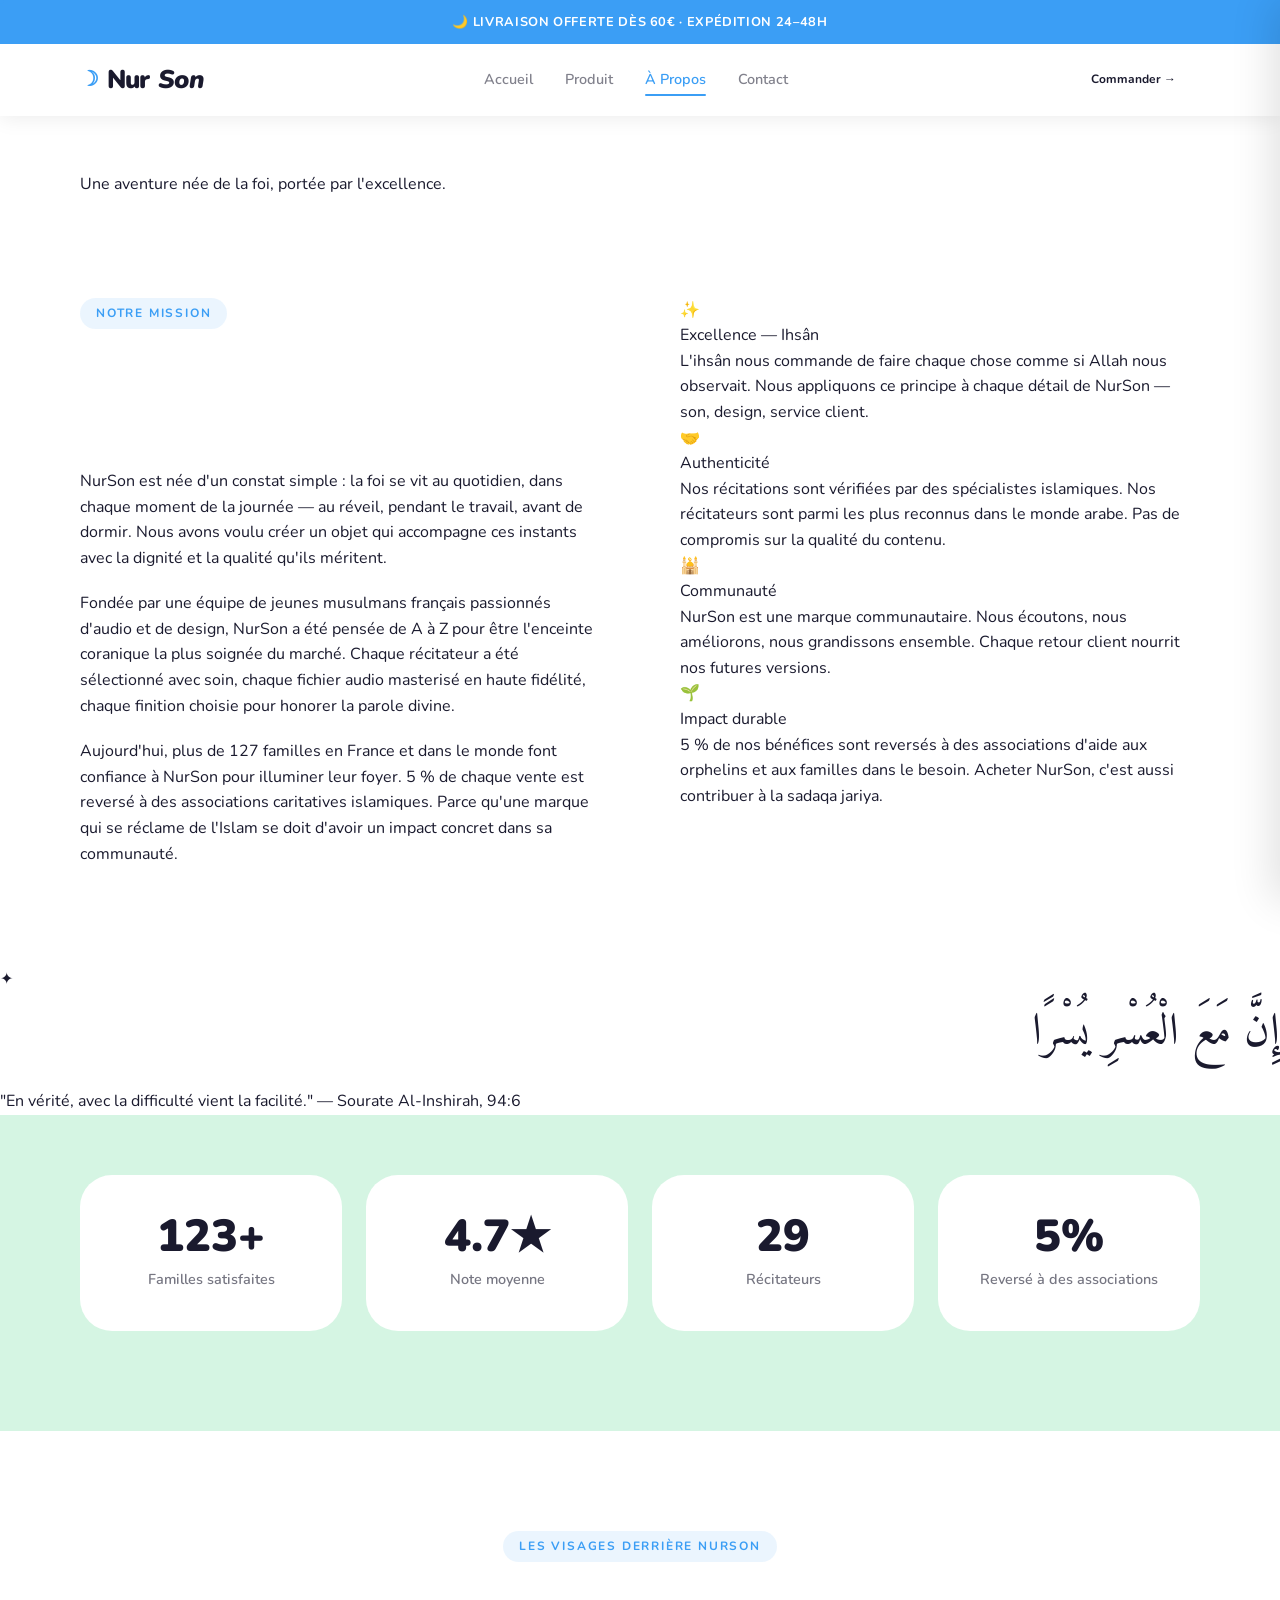
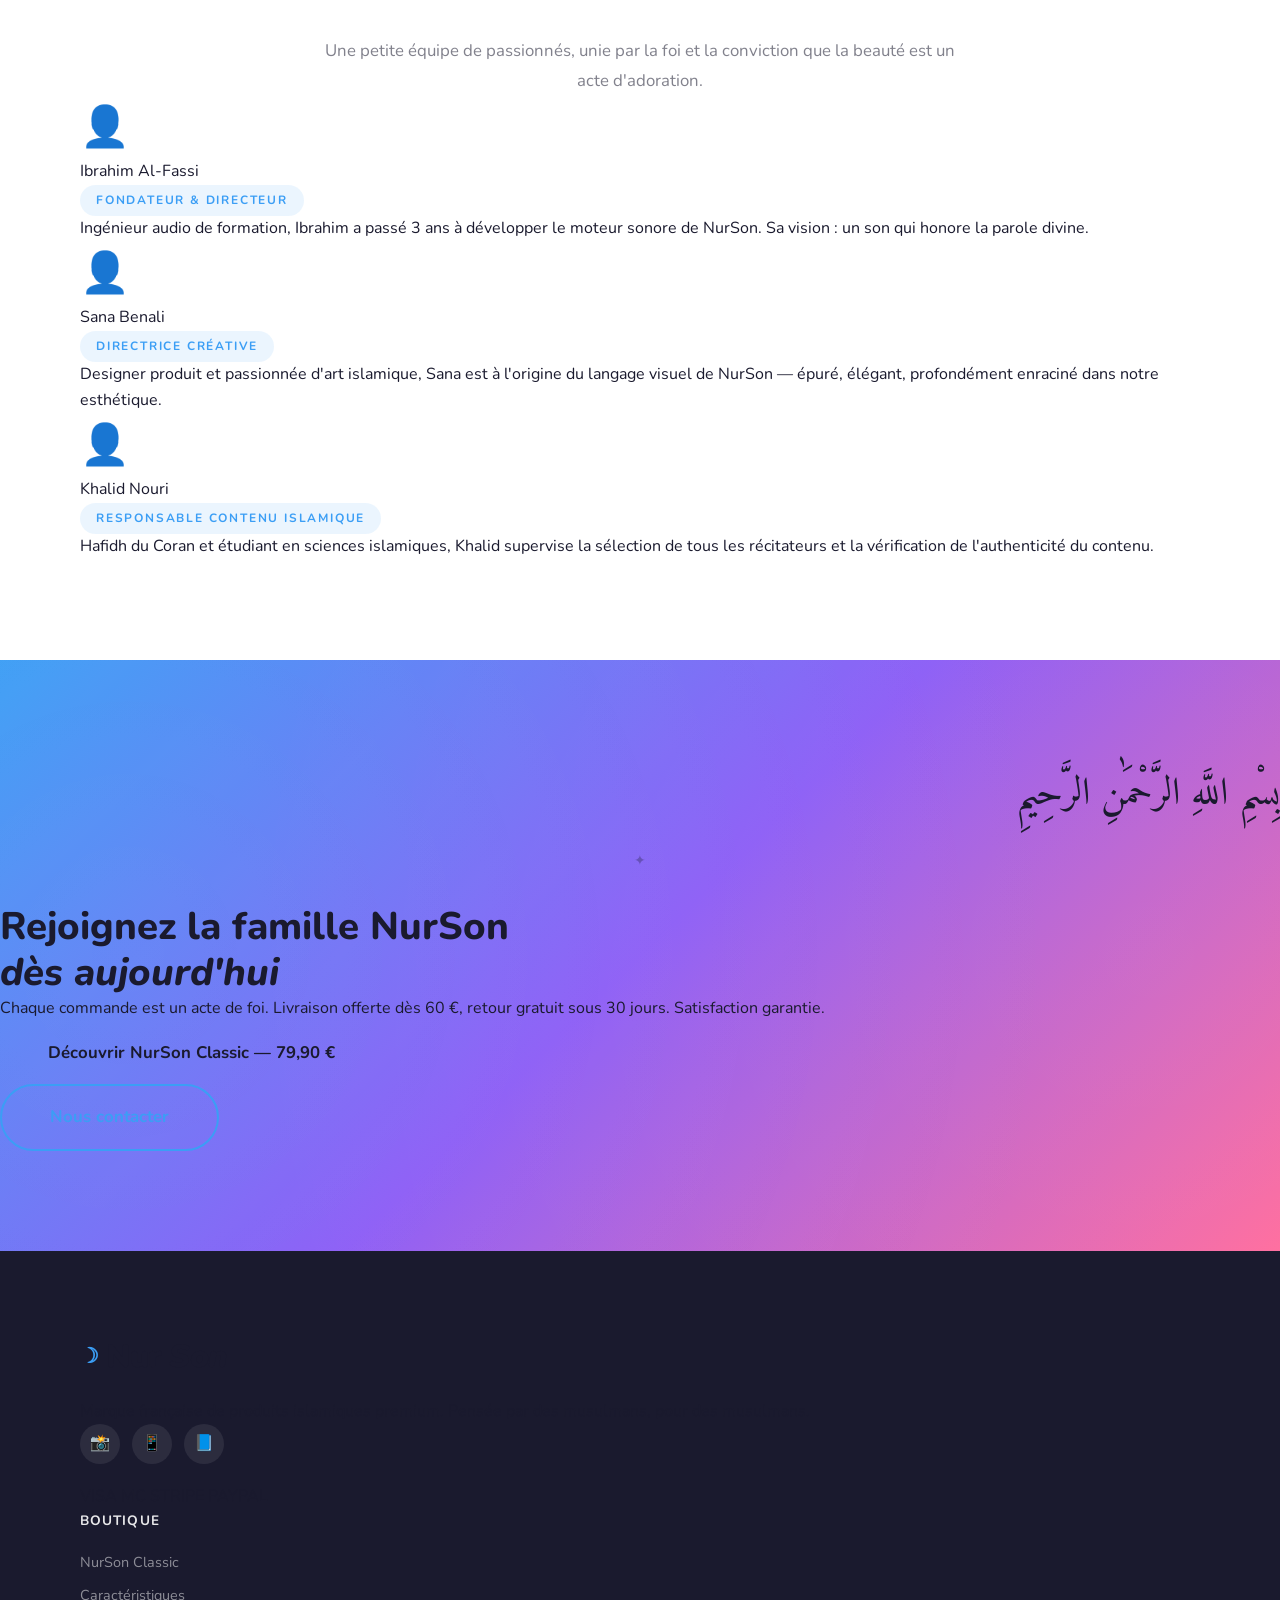
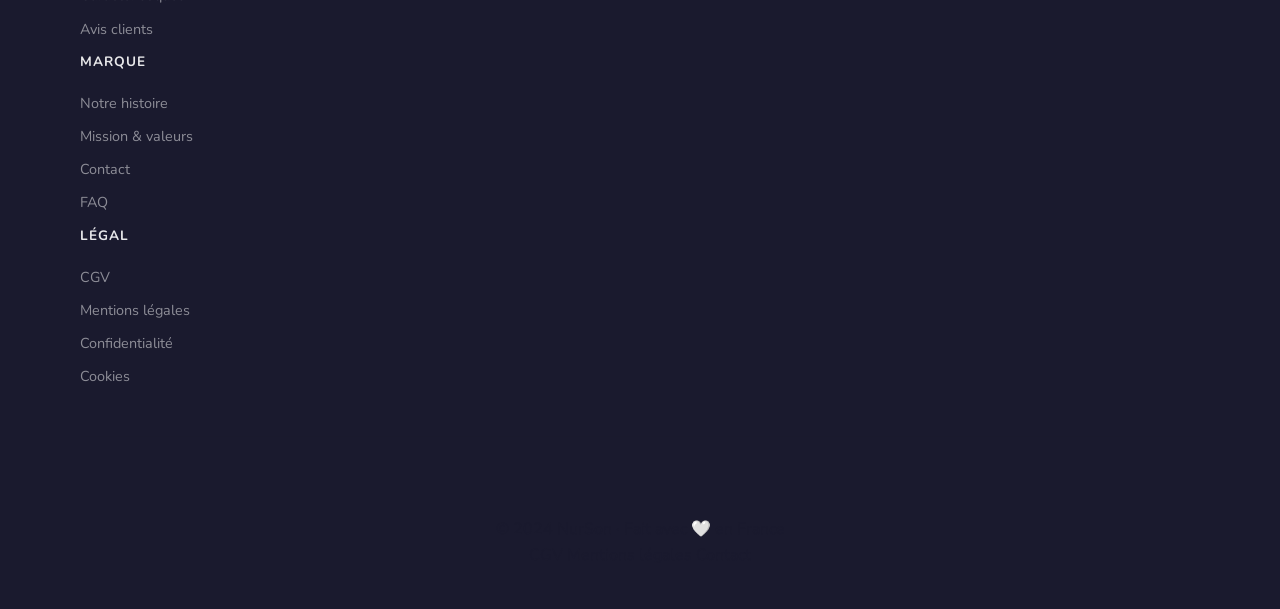
==== commit 68a174bb: "redesign: v5 — fond blanc, sections pastels colorées (bleu/vert/jaune/rose), DA enfantine Co-Authore" ====
--- a/a-propos.html
+++ b/a-propos.html
@@ -15,10 +15,10 @@
 
   <link rel="preconnect" href="https://fonts.googleapis.com" />
   <link rel="preconnect" href="https://fonts.gstatic.com" crossorigin />
-  <link href="https://fonts.googleapis.com/css2?family=Cormorant+Garamond:ital,wght@0,300;0,400;0,600;1,300;1,400&family=Nunito:wght@400;500;600;700;800&family=Amiri:wght@400;700&display=swap" rel="stylesheet" />
-
-  <link rel="stylesheet" href="css/style.css?v=10" />
-  <link rel="stylesheet" href="css/animations.css?v=5" />
+  <link href="https://fonts.googleapis.com/css2?family=Cormorant+Garamond:ital,wght@0,300;0,400;0,600;1,300;1,400&family=Nunito:wght@400;500;600;700;800;900&family=Amiri:wght@400;700&display=swap" rel="stylesheet" />
+
+  <link rel="stylesheet" href="css/style.css?v=11" />
+  <link rel="stylesheet" href="css/animations.css?v=6" />
   <link rel="icon" type="image/svg+xml" href="images/favicon.svg" />
 
   <script type="application/ld+json">
--- a/css/style.css
+++ b/css/style.css
@@ -1,2320 +1,1487 @@
-/* ============================================
-   NurSon — Style v10
-   Fonts: Nunito (body/UI), Cormorant Garamond (display), Amiri (Arabic)
-   ============================================ */
-
-/* ---- Google Fonts imported via HTML <link> ---- */
-
-/* ============================================
-   RESET
-   ============================================ */
-*, *::before, *::after { box-sizing: border-box; margin: 0; padding: 0; }
-html { scroll-behavior: smooth; }
+/* NurSon — Style v11 — White + Pastel Colorful */
+
+/* ============================================================
+   RESET & BOX-SIZING
+   ============================================================ */
+*, *::before, *::after {
+  box-sizing: border-box;
+  margin: 0;
+  padding: 0;
+}
+
+html {
+  scroll-behavior: smooth;
+  -webkit-text-size-adjust: 100%;
+}
+
 body {
-  background: #FFF9F0;
-  color: #2C1A06;
+  background: #FFFFFF;
+  color: #1A1A2E;
   font-family: 'Nunito', sans-serif;
-  -webkit-font-smoothing: antialiased;
-  -moz-osx-font-smoothing: grayscale;
+  font-size: 16px;
+  line-height: 1.6;
   overflow-x: hidden;
-  position: relative;
-}
-/* Noise texture overlay */
-body::before {
-  content: '';
+}
+
+a {
+  text-decoration: none;
+  color: inherit;
+}
+
+img, video, svg {
+  max-width: 100%;
+  display: block;
+}
+
+ul, ol { list-style: none; }
+
+button {
+  border: none;
+  background: none;
+  cursor: pointer;
+  font-family: inherit;
+}
+
+/* ============================================================
+   CSS VARIABLES
+   ============================================================ */
+:root {
+  --white: #FFFFFF;
+  --blue-p: #DCF0FF;
+  --blue-a: #3B9EF5;
+  --green-p: #D5F5E3;
+  --green-a: #27AE60;
+  --yellow-p: #FFF5CC;
+  --yellow-a: #F5A623;
+  --pink-p: #FFD6E8;
+  --pink-a: #FF6B9D;
+  --text: #1A1A2E;
+  --text-soft: rgba(26,26,46,0.55);
+  --r-full: 999px;
+  --r-lg: 56px;
+  --r-md: 32px;
+  --ease-out: cubic-bezier(0.22, 1, 0.36, 1);
+}
+
+/* ============================================================
+   CUSTOM CURSOR
+   ============================================================ */
+#cursor-dot,
+#cursor-ring {
   position: fixed;
-  inset: 0;
-  background-image: url("data:image/svg+xml,%3Csvg viewBox='0 0 256 256' xmlns='http://www.w3.org/2000/svg'%3E%3Cfilter id='noise'%3E%3CfeTurbulence type='fractalNoise' baseFrequency='0.9' numOctaves='4' stitchTiles='stitch'/%3E%3C/filter%3E%3Crect width='100%25' height='100%25' filter='url(%23noise)'/%3E%3C/svg%3E");
-  opacity: 0.12;
+  top: 0;
+  left: 0;
   pointer-events: none;
-  z-index: 0;
-}
-img, video { max-width: 100%; display: block; }
-a { text-decoration: none; color: inherit; }
-button { background: none; border: none; cursor: none; font-family: inherit; }
-ul, ol { list-style: none; }
-input, textarea, select { font-family: inherit; }
-
-/* ============================================
-   CSS CUSTOM PROPERTIES
-   ============================================ */
-:root {
-  --cream: #FFF9F0;
-  --cream-2: #FFF3E2;
-  --cream-3: #FDEBD0;
-  --mint: #E8F5EE;
-  --mint-2: #C8E8D8;
-  --mint-d: #5A9E7C;
-  --peach: #FDE8D4;
-  --gold: #C8A96E;
-  --gold-l: #E0C07A;
-  --gold-d: #A07840;
-  --forest: #1A3020;
-  --text: #2C1A06;
-  --text-60: rgba(44,26,6,0.62);
-  --text-30: rgba(44,26,6,0.38);
-  --text-10: rgba(44,26,6,0.07);
-  --border: rgba(200,169,110,0.3);
-  --border-light: rgba(44,26,6,0.09);
-  --r-sm: 14px;
-  --r-md: 28px;
-  --r-lg: 48px;
-  --r-full: 999px;
-  --ease-out: cubic-bezier(0.22, 1, 0.36, 1);
-}
-
-/* ============================================
-   CUSTOM CURSOR
-   ============================================ */
-* { cursor: none; }
+  z-index: 99998;
+  border-radius: 50%;
+  transform: translate(-50%, -50%);
+  transition: opacity 0.3s;
+}
+
 #cursor-dot {
-  position: fixed;
   width: 8px;
   height: 8px;
-  background: var(--gold);
-  border-radius: 50%;
-  pointer-events: none;
-  z-index: 99999;
-  transform: translate(-50%, -50%);
-  transition: transform 0.1s, background 0.2s;
-}
+  background: var(--blue-a);
+  transition: transform 0.08s linear, opacity 0.3s;
+}
+
 #cursor-ring {
-  position: fixed;
   width: 36px;
   height: 36px;
-  border: 2px solid var(--gold);
-  border-radius: 50%;
-  pointer-events: none;
-  z-index: 99998;
-  transform: translate(-50%, -50%);
-  transition: transform 0.18s var(--ease-out), width 0.3s, height 0.3s, opacity 0.3s;
+  border: 2px solid var(--pink-a);
   opacity: 0.6;
-}
-
-/* ============================================
-   TYPOGRAPHY
-   ============================================ */
-.t-display {
-  font-family: 'Cormorant Garamond', serif;
-  font-size: clamp(3rem, 7vw, 7rem);
-  font-weight: 400;
-  color: var(--text);
-  line-height: 1.0;
-}
-.t-headline {
-  font-family: 'Cormorant Garamond', serif;
-  font-size: clamp(2rem, 4vw, 4rem);
-  font-weight: 400;
-  color: var(--text);
-  line-height: 1.1;
-}
-.t-title {
-  font-family: 'Cormorant Garamond', serif;
-  font-size: clamp(1.5rem, 2.5vw, 2.4rem);
-  font-weight: 400;
-  color: var(--text);
-  line-height: 1.2;
-}
-.t-label {
-  font-family: 'Nunito', sans-serif;
-  font-size: 0.72rem;
-  font-weight: 800;
-  letter-spacing: 0.2em;
-  text-transform: uppercase;
-  color: var(--gold-d);
-  display: inline-block;
-}
-.t-body {
-  font-family: 'Nunito', sans-serif;
-  font-size: 1rem;
-  line-height: 1.85;
-  color: var(--text-60);
-}
-.t-small {
-  font-family: 'Nunito', sans-serif;
-  font-size: 0.875rem;
-  color: var(--text-60);
-}
-.t-arabic {
-  font-family: 'Amiri', serif;
-  font-size: 2.2rem;
-  color: var(--gold);
+  transition: transform 0.18s var(--ease-out), opacity 0.3s;
+}
+
+/* ============================================================
+   CONTAINER & SECTION
+   ============================================================ */
+.container {
+  max-width: 1200px;
+  margin: 0 auto;
+  padding: 0 40px;
+}
+
+.section {
+  padding: 100px 0;
+}
+
+/* ============================================================
+   ANNOUNCEMENT BAR
+   ============================================================ */
+.announcement-bar {
+  background: var(--blue-a);
+  color: #fff;
+  height: 44px;
+  display: flex;
+  align-items: center;
+  justify-content: center;
+  font-size: 0.8rem;
+  font-weight: 700;
+  letter-spacing: 0.05em;
   text-align: center;
-  line-height: 2;
-  display: block;
-}
-
-/* ============================================
-   LAYOUT
-   ============================================ */
-.container {
-  max-width: 1280px;
-  margin: 0 auto;
-  padding: 0 48px;
-}
-.section {
-  padding: 110px 0;
-}
-.section--sm {
-  padding: 72px 0;
-}
-
-/* ============================================
-   REVEAL ANIMATIONS
-   ============================================ */
-.reveal-fade {
-  opacity: 0;
-  transform: translateY(28px);
-  transition: opacity 0.7s var(--ease-out), transform 0.7s var(--ease-out);
-}
-.reveal-fade.visible {
-  opacity: 1;
-  transform: translateY(0);
-}
-.reveal-line {
-  overflow: hidden;
-  display: block;
-}
-.reveal-line span {
-  display: block;
-  transform: translateY(110%);
-  transition: transform 0.75s var(--ease-out);
-}
-.reveal-line.visible span {
-  transform: translateY(0);
-}
-
-/* ============================================
-   ANNOUNCEMENT BAR
-   ============================================ */
-.announcement-bar {
-  background: var(--forest);
-  color: rgba(255,249,240,0.9);
-  padding: 11px 20px;
-  text-align: center;
-  font-family: 'Nunito', sans-serif;
-  font-size: 0.78rem;
-  font-weight: 800;
-  letter-spacing: 0.14em;
-  text-transform: uppercase;
-  position: relative;
-  z-index: 600;
-}
-
-/* ============================================
+  position: fixed;
+  top: 0;
+  left: 0;
+  right: 0;
+  z-index: 9999;
+}
+
+/* ============================================================
    NAVIGATION
-   ============================================ */
+   ============================================================ */
 .nav {
   position: fixed;
-  top: 42px;
+  top: 44px;
   left: 0;
   right: 0;
-  z-index: 500;
-  transition: background 0.5s, top 0.3s, box-shadow 0.5s;
-}
+  z-index: 9998;
+  background: #FFFFFF;
+  box-shadow: 0 2px 20px rgba(0,0,0,0.08);
+  transition: top 0.3s ease, box-shadow 0.3s ease;
+}
+
 .nav.scrolled {
-  background: rgba(255,249,240,0.96);
-  backdrop-filter: blur(20px);
-  -webkit-backdrop-filter: blur(20px);
-  box-shadow: 0 4px 28px rgba(44,26,6,0.08);
   top: 0;
-  border-bottom: 1px solid var(--border-light);
-}
+  box-shadow: 0 4px 32px rgba(0,0,0,0.12);
+}
+
 .nav__inner {
   display: flex;
   align-items: center;
   justify-content: space-between;
   height: 72px;
-}
+  gap: 24px;
+}
+
 .nav__logo {
-  font-family: 'Cormorant Garamond', serif;
-  font-size: 1.7rem;
+  display: flex;
+  align-items: center;
+  gap: 8px;
+  font-family: 'Nunito', sans-serif;
+  font-size: 1.6rem;
+  font-weight: 900;
+  text-decoration: none;
+  letter-spacing: -0.02em;
+}
+
+.nav__logo-mark {
+  font-size: 1.3rem;
+  color: var(--blue-a);
+}
+
+.nav__links {
+  display: flex;
+  align-items: center;
+  gap: 32px;
+}
+
+.nav__link {
+  font-size: 0.9rem;
   font-weight: 600;
-  color: var(--text);
-  display: flex;
-  align-items: center;
-  gap: 10px;
-  letter-spacing: 0.04em;
-}
-.nav__logo-mark {
-  width: 32px;
-  height: 32px;
-  border-radius: 50%;
-  border: 2px solid var(--gold);
-  color: var(--gold);
-  display: flex;
-  align-items: center;
-  justify-content: center;
-  font-size: 1rem;
-  flex-shrink: 0;
-}
-.nav__logo em {
-  color: var(--gold);
-  font-style: normal;
-}
-.nav__links {
-  display: flex;
-  gap: 40px;
-  align-items: center;
-}
-.nav__link {
-  font-family: 'Nunito', sans-serif;
-  font-size: 0.82rem;
-  font-weight: 600;
-  letter-spacing: 0.06em;
-  text-transform: uppercase;
-  color: var(--text-60);
+  color: var(--text-soft);
+  text-decoration: none;
+  transition: color 0.2s;
   position: relative;
-  transition: color 0.3s;
-}
+}
+
 .nav__link::after {
   content: '';
   position: absolute;
   bottom: -4px;
   left: 0;
-  width: 0;
+  right: 0;
   height: 2px;
-  background: var(--gold);
-  border-radius: 2px;
-  transition: width 0.35s var(--ease-out);
-}
+  background: var(--blue-a);
+  border-radius: 999px;
+  transform: scaleX(0);
+  transition: transform 0.2s var(--ease-out);
+}
+
 .nav__link:hover,
-.nav__link.active,
-.nav__link--active {
-  color: var(--text);
-}
+.nav__link.active {
+  color: var(--blue-a);
+}
+
 .nav__link:hover::after,
-.nav__link.active::after,
-.nav__link--active::after {
-  width: 100%;
-}
+.nav__link.active::after {
+  transform: scaleX(1);
+}
+
 .nav__cta {
   display: flex;
   align-items: center;
-  gap: 20px;
-}
+  gap: 16px;
+}
+
 .nav__menu-btn {
   display: none;
   flex-direction: column;
   gap: 5px;
   padding: 8px;
-  background: none;
-  border: none;
-}
+  cursor: pointer;
+}
+
 .nav__menu-btn span {
   display: block;
   width: 22px;
   height: 2px;
   background: var(--text);
-  border-radius: 2px;
-}
-
-/* ============================================
-   BUTTONS
-   ============================================ */
+  border-radius: 999px;
+  transition: transform 0.3s, opacity 0.3s;
+}
+
+/* ============================================================
+   MOBILE NAV
+   ============================================================ */
+.mobile-nav {
+  position: fixed;
+  top: 0;
+  right: 0;
+  bottom: 0;
+  width: 300px;
+  background: #FFFFFF;
+  z-index: 99997;
+  padding: 80px 32px 40px;
+  display: flex;
+  flex-direction: column;
+  gap: 8px;
+  box-shadow: -8px 0 40px rgba(0,0,0,0.12);
+  transform: translateX(100%);
+  transition: transform 0.4s var(--ease-out);
+}
+
+.mobile-nav.open {
+  transform: translateX(0);
+}
+
+.mobile-nav__close {
+  position: absolute;
+  top: 24px;
+  right: 24px;
+  width: 40px;
+  height: 40px;
+  border-radius: 50%;
+  background: var(--pink-p);
+  color: var(--pink-a);
+  font-size: 1.1rem;
+  display: flex;
+  align-items: center;
+  justify-content: center;
+  cursor: pointer;
+  border: none;
+  font-weight: 700;
+  transition: background 0.2s, color 0.2s;
+}
+
+.mobile-nav__close:hover {
+  background: var(--pink-a);
+  color: white;
+}
+
+.mobile-nav__link {
+  display: block;
+  font-size: 1.1rem;
+  font-weight: 700;
+  color: var(--text);
+  padding: 12px 0;
+  border-bottom: 1px solid rgba(26,26,46,0.06);
+  transition: color 0.2s;
+  text-decoration: none;
+}
+
+.mobile-nav__link:hover {
+  color: var(--blue-a);
+}
+
+.mobile-nav__overlay {
+  position: fixed;
+  inset: 0;
+  background: rgba(26,26,46,0.4);
+  z-index: 99996;
+  opacity: 0;
+  pointer-events: none;
+  transition: opacity 0.3s;
+}
+
+.mobile-nav__overlay.open {
+  opacity: 1;
+  pointer-events: all;
+}
+
+.btn-full { width: 100%; justify-content: center; }
+.mt-32 { margin-top: 32px; }
+
+/* ============================================================
+   BUTTON SYSTEM
+   ============================================================ */
 .btn {
   display: inline-flex;
   align-items: center;
-  justify-content: center;
   gap: 8px;
   font-family: 'Nunito', sans-serif;
   font-weight: 700;
-  font-size: 0.82rem;
-  letter-spacing: 0.08em;
+  font-size: 1rem;
   border-radius: var(--r-full);
-  padding: 14px 32px;
-  transition: background 0.3s, box-shadow 0.3s, transform 0.3s, color 0.3s, border-color 0.3s;
-  cursor: none;
-  border: 2px solid transparent;
-  text-transform: none;
+  text-decoration: none;
+  cursor: pointer;
+  border: none;
+  transition: transform 0.2s ease, box-shadow 0.2s ease;
   white-space: nowrap;
 }
-.btn-gold {
-  background: var(--gold);
-  color: #FFF9F0;
-  border-color: var(--gold);
-  box-shadow: 0 6px 24px rgba(200,169,110,0.35);
-}
-.btn-gold:hover {
-  background: var(--gold-l);
-  border-color: var(--gold-l);
-  box-shadow: 0 10px 40px rgba(200,169,110,0.5);
-  transform: translateY(-3px);
-  color: #FFF9F0;
-}
+
+.btn:hover {
+  transform: translateY(-2px);
+  box-shadow: 0 8px 24px rgba(0,0,0,0.15);
+}
+
+.btn-primary {
+  background: var(--blue-a);
+  color: white;
+  padding: 16px 40px;
+}
+
+.btn-primary:hover {
+  box-shadow: 0 8px 24px rgba(59,158,245,0.4);
+}
+
+.btn-secondary {
+  background: var(--pink-a);
+  color: white;
+  padding: 16px 40px;
+}
+
+.btn-secondary:hover {
+  box-shadow: 0 8px 24px rgba(255,107,157,0.4);
+}
+
 .btn-outline {
   background: transparent;
-  color: var(--text);
-  border-color: rgba(200,169,110,0.45);
-}
+  border: 2px solid var(--blue-a);
+  color: var(--blue-a);
+  padding: 14px 38px;
+}
+
 .btn-outline:hover {
-  border-color: var(--gold);
-  color: var(--gold-d);
-  background: rgba(200,169,110,0.07);
-}
+  background: var(--blue-a);
+  color: white;
+}
+
+.btn-lg {
+  padding: 18px 48px;
+  font-size: 1.05rem;
+}
+
 .btn-ghost {
-  background: rgba(44,26,6,0.05);
-  color: var(--text);
-  border-color: var(--border-light);
-  border: 1.5px solid var(--border-light);
-}
+  background: transparent;
+  color: var(--text-soft);
+  padding: 14px 24px;
+}
+
 .btn-ghost:hover {
-  background: rgba(44,26,6,0.08);
-  border-color: rgba(44,26,6,0.15);
-}
-.btn-lg {
-  padding: 18px 44px;
-  font-size: 0.88rem;
-}
-.btn-full {
-  width: 100%;
-  justify-content: center;
-}
+  color: var(--blue-a);
+  box-shadow: none;
+  transform: none;
+}
+
 .btn-icon {
   width: 48px;
   height: 48px;
+  border-radius: 50%;
+  background: white;
+  color: var(--blue-a);
   padding: 0;
-  border-radius: 50%;
-  font-size: 1rem;
-  background: white;
-  border: 2px solid var(--border-light);
-  color: var(--text-60);
-}
+  justify-content: center;
+  font-size: 1.1rem;
+  box-shadow: 0 4px 16px rgba(0,0,0,0.1);
+}
+
 .btn-icon:hover {
-  border-color: var(--gold);
-  color: var(--gold-d);
-}
-.mag-btn {
+  background: var(--blue-a);
+  color: white;
+}
+
+/* ============================================================
+   TYPOGRAPHY UTILITIES
+   ============================================================ */
+.t-display {
+  font-family: 'Cormorant Garamond', serif;
+  font-size: clamp(2.4rem, 5vw, 4.2rem);
+  font-weight: 700;
+  line-height: 1.1;
+}
+
+.t-headline {
+  font-family: 'Nunito', sans-serif;
+  font-size: clamp(1.8rem, 3vw, 2.6rem);
+  font-weight: 800;
+  line-height: 1.2;
+  color: var(--text);
+}
+
+.t-label {
+  font-size: 0.75rem;
+  font-weight: 700;
+  letter-spacing: 0.15em;
+  text-transform: uppercase;
+  color: var(--blue-a);
+  background: rgba(59,158,245,0.1);
   display: inline-block;
-}
-
-/* ============================================
+  padding: 6px 16px;
+  border-radius: var(--r-full);
+}
+
+/* ============================================================
+   SECTION HEADER
+   ============================================================ */
+.section-header { margin-bottom: 0; }
+
+.section-header.center {
+  text-align: center;
+  max-width: 640px;
+  margin: 0 auto;
+}
+
+.section-header__sub {
+  font-size: 1.05rem;
+  color: var(--text-soft);
+  margin-top: 16px;
+  line-height: 1.75;
+}
+
+/* ============================================================
+   REVEAL ANIMATIONS
+   ============================================================ */
+.reveal-fade {
+  opacity: 0;
+  transform: translateY(24px);
+  transition: opacity 0.7s ease, transform 0.7s ease;
+}
+
+.reveal-fade.visible {
+  opacity: 1;
+  transform: translateY(0);
+}
+
+.reveal-line {
+  overflow: hidden;
+}
+
+.reveal-line > span {
+  display: block;
+  transform: translateY(100%);
+  transition: transform 0.8s cubic-bezier(0.22, 1, 0.36, 1);
+}
+
+.reveal-line.visible > span {
+  transform: translateY(0);
+}
+
+/* ============================================================
+   WAVE DIVIDERS
+   ============================================================ */
+.wave-divider {
+  line-height: 0;
+  overflow: hidden;
+}
+
+.wave-divider svg {
+  display: block;
+  width: 100%;
+}
+
+/* ============================================================
    HERO SECTION
-   ============================================ */
+   ============================================================ */
 .hero {
-  min-height: 100svh;
-  display: flex;
-  align-items: center;
   position: relative;
   overflow: hidden;
-  padding: 152px 0 80px;
-  background:
-    radial-gradient(ellipse 70% 80% at 100% 50%, rgba(200,220,200,0.2) 0%, transparent 60%),
-    radial-gradient(ellipse 50% 50% at 0% 100%, rgba(200,169,110,0.1) 0%, transparent 60%),
-    var(--cream);
-}
+  padding: 160px 0 100px;
+  background: #FFFFFF;
+}
+
+.hero__blobs {
+  position: absolute;
+  inset: 0;
+  pointer-events: none;
+  z-index: 0;
+}
+
+.hero__blob {
+  position: absolute;
+  border-radius: 50%;
+  filter: blur(70px);
+  animation: blobFloat 12s ease-in-out infinite;
+}
+
+.hero__blob--blue {
+  width: 500px;
+  height: 500px;
+  background: #DCF0FF;
+  top: -100px;
+  right: -100px;
+  opacity: 0.7;
+}
+
+.hero__blob--yellow {
+  width: 400px;
+  height: 400px;
+  background: #FFF5CC;
+  bottom: -80px;
+  left: -80px;
+  opacity: 0.6;
+  animation-delay: -4s;
+}
+
+.hero__blob--pink {
+  width: 350px;
+  height: 350px;
+  background: #FFD6E8;
+  top: 100px;
+  left: -60px;
+  opacity: 0.5;
+  animation-delay: -8s;
+}
+
 .hero > .container {
-  width: 100%;
   position: relative;
-  z-index: 2;
-}
+  z-index: 1;
+}
+
 .hero__inner {
   display: flex;
-  gap: 60px;
-  align-items: center;
-  justify-content: space-between;
-}
+  align-items: center;
+  gap: 80px;
+}
+
 .hero__content {
   flex: 1;
-  max-width: 580px;
-}
+}
+
 .hero__eyebrow {
-  display: flex;
-  align-items: center;
-  gap: 12px;
-  margin-bottom: 24px;
-}
-.hero__eyebrow-dot {
+  margin-bottom: 20px;
+}
+
+.hero__title {
+  font-size: clamp(2.4rem, 5vw, 4rem);
+  font-weight: 900;
+  line-height: 1.1;
+  color: #1A1A2E;
+  margin: 20px 0 0;
+}
+
+.hero__title-gradient {
+  background: linear-gradient(135deg, #3B9EF5, #FF6B9D);
+  -webkit-background-clip: text;
+  -webkit-text-fill-color: transparent;
+  background-clip: text;
+}
+
+.hero__subtitle {
+  font-size: 1.1rem;
+  line-height: 1.8;
+  color: rgba(26,26,46,0.6);
+  max-width: 480px;
+  margin: 24px 0 40px;
+}
+
+.hero__actions {
+  display: flex;
+  gap: 16px;
+  flex-wrap: wrap;
+}
+
+.hero__trust {
+  display: flex;
+  gap: 20px;
+  flex-wrap: wrap;
+  margin-top: 32px;
+  align-items: center;
+}
+
+.hero__trust-item {
+  display: flex;
+  align-items: center;
+  gap: 8px;
+  font-size: 0.88rem;
+  font-weight: 600;
+  color: rgba(26,26,46,0.6);
+}
+
+.hero__trust-dot {
   width: 8px;
   height: 8px;
   border-radius: 50%;
-  background: var(--gold);
-  animation: pulse 2s ease-in-out infinite;
   flex-shrink: 0;
 }
-@keyframes pulse {
-  0%, 100% { transform: scale(1); opacity: 1; }
-  50% { transform: scale(1.4); opacity: 0.6; }
-}
-.hero__title {
-  color: var(--text);
-  margin-bottom: 28px;
-  line-height: 1.0;
-}
-.hero__title em {
-  color: var(--gold);
-  font-style: italic;
-}
-.hero__subtitle {
-  font-family: 'Nunito', sans-serif;
-  font-size: 1.1rem;
-  color: var(--text-60);
-  line-height: 1.85;
-  max-width: 460px;
-  margin-bottom: 44px;
-}
-.hero__actions {
-  display: flex;
+
+.hero__trust-dot--blue { background: #3B9EF5; }
+.hero__trust-dot--green { background: #27AE60; }
+.hero__trust-dot--pink { background: #FF6B9D; }
+
+.hero__visual {
+  flex: 0 0 420px;
+  position: relative;
+}
+
+.hero__card {
+  background: linear-gradient(135deg, #DCF0FF 0%, #FFD6E8 100%);
+  border-radius: 56px;
+  aspect-ratio: 1;
+  display: flex;
+  align-items: center;
+  justify-content: center;
+  flex-direction: column;
+  box-shadow: 0 24px 64px rgba(59,158,245,0.2);
+  position: relative;
+  overflow: hidden;
+}
+
+.hero__card-icon {
+  font-size: 6rem;
+  line-height: 1;
+}
+
+.hero__card-arabic {
+  font-family: 'Amiri', serif;
+  font-size: 2rem;
+  color: var(--blue-a);
+  margin-top: 12px;
+}
+
+.hero__badge {
+  position: absolute;
+  bottom: -20px;
+  left: -20px;
+  background: white;
+  border-radius: 24px;
+  padding: 16px 20px;
+  box-shadow: 0 8px 32px rgba(0,0,0,0.1);
+  animation: bounceIn 0.6s var(--ease-out) 0.8s both;
+}
+
+/* ============================================================
+   MARQUEE SECTION
+   ============================================================ */
+.marquee-section {
+  background: linear-gradient(135deg, #3B9EF5, #8B5CF6);
+  padding: 20px 0;
+  overflow: hidden;
+}
+
+.marquee-track {
+  display: flex;
+  width: max-content;
+  animation: marqueeScroll 25s linear infinite;
+}
+
+.marquee-item {
+  color: white;
+  font-weight: 700;
+  font-size: 0.85rem;
+  letter-spacing: 0.1em;
+  text-transform: uppercase;
+  padding: 0 32px;
+  display: flex;
+  align-items: center;
   gap: 16px;
-  flex-wrap: wrap;
-  margin-bottom: 48px;
-}
-.hero__trust {
-  display: flex;
-  gap: 24px;
-  align-items: center;
-  flex-wrap: wrap;
-}
-.hero__trust-item {
-  display: flex;
-  align-items: center;
-  gap: 8px;
-  font-family: 'Nunito', sans-serif;
-  font-size: 0.82rem;
-  font-weight: 600;
-  color: var(--text-60);
-}
-.hero__trust-dot {
+  white-space: nowrap;
+}
+
+.marquee-dot {
+  display: inline-block;
+  background: rgba(255,255,255,0.4);
   width: 6px;
   height: 6px;
   border-radius: 50%;
-  background: rgba(200,169,110,0.4);
   flex-shrink: 0;
-}
-
-/* Hero Visual */
-.hero__visual {
+  margin-left: 16px;
+}
+
+/* ============================================================
+   FEATURES SECTION
+   ============================================================ */
+.features {
+  background: #DCF0FF;
+  padding: 0 0 100px;
   position: relative;
-  flex-shrink: 0;
-  width: min(460px, 42vw);
-}
-.hero__card {
-  aspect-ratio: 3/4;
-  background: linear-gradient(155deg, #FFF3E2 0%, #FDEBD0 50%, #FDD8B0 100%);
-  border-radius: 56px;
-  border: 2.5px solid rgba(200,169,110,0.3);
-  box-shadow: 0 32px 80px rgba(200,169,110,0.2), 0 8px 24px rgba(44,26,6,0.06);
-  display: flex;
-  flex-direction: column;
-  align-items: center;
-  justify-content: center;
-  gap: 20px;
-  position: relative;
-  overflow: hidden;
-  animation: float 5s ease-in-out infinite;
-}
-@keyframes float {
-  0%, 100% { transform: translateY(0); }
-  50% { transform: translateY(-12px); }
-}
-.hero__card::before {
-  content: '';
-  position: absolute;
-  inset: 0;
-  background: radial-gradient(circle at 30% 20%, rgba(255,255,255,0.6), transparent 55%);
-  pointer-events: none;
-}
-.hero__card-icon {
-  font-size: clamp(5rem, 9vw, 9rem);
-  z-index: 1;
-  filter: drop-shadow(0 4px 16px rgba(44,26,6,0.12));
-}
-.hero__card-arabic {
-  font-family: 'Amiri', serif;
-  font-size: 2rem;
-  color: rgba(200,169,110,0.75);
-  z-index: 1;
-}
-
-.hero__badge {
-  position: absolute;
-  bottom: 28px;
-  left: -32px;
-  background: white;
-  border: 2px solid rgba(200,169,110,0.3);
-  border-radius: 24px;
-  padding: 16px 22px;
-  box-shadow: 0 12px 40px rgba(44,26,6,0.1);
-  z-index: 3;
-}
-.hero__badge-num {
-  font-family: 'Cormorant Garamond', serif;
-  font-size: 2.4rem;
-  font-weight: 600;
-  color: var(--gold);
-  line-height: 1;
-}
-.hero__badge-txt {
-  font-family: 'Nunito', sans-serif;
-  font-size: 0.75rem;
-  font-weight: 600;
-  color: var(--text-60);
-  margin-top: 4px;
-}
-
-/* Hero Decorative floating items */
-.hero__deco {
-  position: absolute;
-  inset: 0;
-  pointer-events: none;
-  z-index: 1;
-}
-.hero__deco-item {
-  position: absolute;
-  font-size: 1.5rem;
-  color: var(--gold);
-  opacity: 0.2;
-  animation: floatStar 8s ease-in-out infinite;
-}
-.hero__deco-item--1 { top: 18%; right: 52%; animation-delay: 0s; font-size: 1.2rem; }
-.hero__deco-item--2 { top: 28%; right: 20%; animation-delay: 2s; font-size: 2rem; opacity: 0.15; }
-.hero__deco-item--3 { bottom: 28%; right: 55%; animation-delay: 4s; font-size: 0.9rem; }
-.hero__deco-item--4 { top: 55%; right: 14%; animation-delay: 6s; font-size: 1.4rem; opacity: 0.12; }
-@keyframes floatStar {
-  0%, 100% { transform: translateY(0) rotate(0deg); }
-  33% { transform: translateY(-12px) rotate(10deg); }
-  66% { transform: translateY(6px) rotate(-5deg); }
-}
-
-/* ============================================
-   WAVE DIVIDERS
-   ============================================ */
-.wave-top,
-.wave-bottom {
-  display: block;
-  width: 100%;
-  overflow: hidden;
-  line-height: 0;
-}
-.wave-top svg,
-.wave-bottom svg {
-  display: block;
-  width: 100%;
-}
-.wave-top--gold { background: var(--cream); }
-.wave-bottom--gold { background: var(--cream); }
-.wave-top--cream-from-mint { background: var(--mint); }
-
-/* ============================================
-   MARQUEE STRIP
-   ============================================ */
-.marquee-section {
-  background: var(--gold);
-  padding: 14px 0;
-  overflow: hidden;
-  white-space: nowrap;
-}
-.marquee-track {
-  display: inline-flex;
-  gap: 0;
-  animation: marquee 28s linear infinite;
-}
-@keyframes marquee {
-  from { transform: translateX(0); }
-  to { transform: translateX(-50%); }
-}
-.marquee-item {
-  font-family: 'Nunito', sans-serif;
-  font-size: 0.78rem;
-  font-weight: 800;
-  letter-spacing: 0.12em;
-  text-transform: uppercase;
-  color: #FFF9F0;
-  padding: 0 28px;
-  display: inline-flex;
-  align-items: center;
-  gap: 28px;
-}
-.marquee-dot {
-  display: inline-block;
-  width: 4px;
-  height: 4px;
-  border-radius: 50%;
-  background: rgba(255,249,240,0.5);
-  margin-left: 28px;
-}
-
-/* ============================================
-   FEATURES SECTION
-   ============================================ */
-.features {
-  background: var(--mint);
-  position: relative;
-  overflow: hidden;
-  padding: 110px 0;
-}
-.features::before {
-  content: '';
-  position: absolute;
-  top: -80px;
-  right: -120px;
-  width: 400px;
-  height: 400px;
-  background: rgba(200,220,200,0.3);
-  border-radius: 50% 70% 60% 40% / 60% 50% 70% 40%;
-  animation: blobMorph 12s ease-in-out infinite;
-  pointer-events: none;
-}
-.features::after {
-  content: '';
-  position: absolute;
-  bottom: -100px;
-  left: -80px;
-  width: 350px;
-  height: 350px;
-  background: rgba(200,220,200,0.25);
-  border-radius: 40% 60% 30% 70% / 60% 40% 70% 30%;
-  animation: blobMorph 16s ease-in-out infinite reverse;
-  pointer-events: none;
-}
+}
+
+.features .container {
+  padding-top: 80px;
+}
+
 .features__grid {
   display: grid;
   grid-template-columns: repeat(3, 1fr);
   gap: 24px;
-  margin-top: 64px;
-}
-.feature-bubble {
+  margin-top: 60px;
+}
+
+.feature-card {
   background: white;
-  border-radius: 36px;
-  padding: 40px 32px;
+  border-radius: 40px;
+  padding: 48px 36px;
   text-align: center;
-  border: 2px solid rgba(200,169,110,0.15);
-  box-shadow: 0 8px 32px rgba(44,26,6,0.06);
-  transition: transform 0.35s var(--ease-out), box-shadow 0.35s;
+  box-shadow: 0 4px 24px rgba(59,158,245,0.1);
+  transition: transform 0.3s ease, box-shadow 0.3s ease;
   position: relative;
-  overflow: hidden;
-}
-.feature-bubble:hover {
+}
+
+.feature-card:hover {
   transform: translateY(-8px);
-  box-shadow: 0 24px 60px rgba(44,26,6,0.1);
-}
-.feature-bubble__glow {
-  position: absolute;
-  top: -30px;
-  right: -30px;
-  width: 120px;
-  height: 120px;
-  background: radial-gradient(circle, rgba(200,169,110,0.12), transparent 65%);
-  border-radius: 50%;
-  pointer-events: none;
-}
-.feature-bubble__icon {
-  width: 72px;
-  height: 72px;
-  background: var(--cream-3);
-  border-radius: 50%;
-  display: flex;
-  align-items: center;
-  justify-content: center;
-  font-size: 2rem;
-  margin: 0 auto 24px;
-  border: 2px solid rgba(200,169,110,0.2);
-  box-shadow: 0 4px 16px rgba(200,169,110,0.15);
-}
-.feature-bubble__title {
-  font-family: 'Cormorant Garamond', serif;
-  font-size: 1.5rem;
-  font-weight: 400;
-  color: var(--text);
+  box-shadow: 0 16px 48px rgba(59,158,245,0.2);
+}
+
+.feature-card::before {
+  content: '';
+  display: block;
+  height: 4px;
+  border-radius: 999px;
+  margin-bottom: 24px;
+}
+
+.feature-card--blue::before { background: #3B9EF5; }
+.feature-card--pink::before { background: #FF6B9D; }
+.feature-card--green::before { background: #27AE60; }
+
+.feature-card__icon {
+  font-size: 3.5rem;
+  margin-bottom: 20px;
+  display: block;
+  line-height: 1;
+}
+
+.feature-card__title {
+  font-size: 1.2rem;
+  font-weight: 800;
+  color: #1A1A2E;
   margin-bottom: 12px;
 }
-.feature-bubble__text {
-  font-family: 'Nunito', sans-serif;
-  font-size: 0.9rem;
-  color: var(--text-60);
-  line-height: 1.75;
-}
-
-/* ============================================
-   PRODUCT SHOWCASE
-   ============================================ */
+
+.feature-card__text {
+  color: rgba(26,26,46,0.6);
+  line-height: 1.7;
+  font-size: 0.95rem;
+}
+
+/* ============================================================
+   SHOWCASE SECTION
+   ============================================================ */
 .showcase {
-  background: var(--cream);
-  position: relative;
-  padding: 110px 0;
-}
+  background: white;
+  padding: 0 0 100px;
+}
+
+.showcase .container {
+  padding-top: 80px;
+}
+
 .showcase__inner {
   display: grid;
   grid-template-columns: 1fr 1fr;
   gap: 80px;
   align-items: center;
 }
-.showcase__img {
+
+.showcase__img-frame {
+  background: #D5F5E3;
+  border-radius: 56px;
+  aspect-ratio: 1;
+  display: flex;
+  align-items: center;
+  justify-content: center;
   position: relative;
-}
-.showcase__img-main {
-  aspect-ratio: 1;
-  background: linear-gradient(145deg, #FFF3E2, #FDEBD0);
-  border-radius: 56px;
-  border: 2.5px solid var(--border);
-  box-shadow: 0 24px 80px rgba(200,169,110,0.18), 0 8px 24px rgba(44,26,6,0.06);
-  display: flex;
-  align-items: center;
-  justify-content: center;
+  overflow: visible;
+}
+
+.showcase__img-frame-emoji {
   font-size: 8rem;
-  position: relative;
-  overflow: hidden;
-}
-.showcase__badge-1 {
+  filter: drop-shadow(0 8px 24px rgba(39,174,96,0.2));
+}
+
+.showcase__badge-price {
   position: absolute;
   top: 24px;
-  right: -28px;
+  right: -16px;
   background: white;
-  border: 2px solid var(--border);
   border-radius: 20px;
-  padding: 14px 20px;
-  box-shadow: 0 8px 32px rgba(44,26,6,0.1);
+  padding: 16px 20px;
+  box-shadow: 0 8px 32px rgba(0,0,0,0.1);
+  text-align: center;
   z-index: 2;
 }
-.showcase__badge-2 {
+
+.showcase__badge-price-main {
+  font-size: 1.6rem;
+  font-weight: 900;
+  color: var(--green-a);
+  line-height: 1;
+}
+
+.showcase__badge-price-old {
+  font-size: 0.78rem;
+  color: var(--text-soft);
+  text-decoration: line-through;
+  margin-top: 2px;
+}
+
+.showcase__badge-rating {
   position: absolute;
   bottom: 24px;
-  left: -28px;
+  left: -16px;
   background: white;
-  border: 2px solid var(--border);
   border-radius: 20px;
-  padding: 14px 20px;
-  box-shadow: 0 8px 32px rgba(44,26,6,0.1);
+  padding: 14px 18px;
+  box-shadow: 0 8px 32px rgba(0,0,0,0.1);
   z-index: 2;
 }
-.showcase__content {
-  padding: 20px 0;
-}
+
+.showcase__badge-rating-stars {
+  color: #F5A623;
+  font-size: 0.9rem;
+}
+
+.showcase__badge-rating-text {
+  font-size: 0.75rem;
+  color: var(--text-soft);
+  margin-top: 4px;
+}
+
+.showcase__description {
+  font-size: 1.05rem;
+  line-height: 1.85;
+  color: rgba(26,26,46,0.62);
+  margin-bottom: 32px;
+  max-width: 440px;
+}
+
 .showcase__pills {
   display: flex;
   flex-direction: column;
-  gap: 14px;
-  margin-bottom: 40px;
-}
+  gap: 12px;
+  margin-bottom: 36px;
+}
+
 .showcase__pill {
-  background: white;
-  border: 1.5px solid var(--border-light);
-  border-radius: var(--r-md);
-  padding: 18px 24px;
   display: flex;
   align-items: center;
   gap: 16px;
-  box-shadow: 0 2px 12px rgba(44,26,6,0.04);
-  transition: border-color 0.3s, box-shadow 0.3s;
-}
+  background: #F8F8FC;
+  border-radius: 20px;
+  padding: 16px 20px;
+  transition: transform 0.2s;
+}
+
 .showcase__pill:hover {
-  border-color: var(--border);
-  box-shadow: 0 8px 28px rgba(200,169,110,0.12);
-}
+  transform: translateX(4px);
+}
+
 .showcase__pill-icon {
-  width: 48px;
-  height: 48px;
-  border-radius: var(--r-sm);
-  background: rgba(200,169,110,0.12);
-  border: 1.5px solid var(--border);
+  width: 44px;
+  height: 44px;
+  border-radius: 14px;
   display: flex;
   align-items: center;
   justify-content: center;
-  font-size: 1.4rem;
+  font-size: 1.3rem;
   flex-shrink: 0;
 }
+
+.showcase__pill-icon--blue { background: #DCF0FF; }
+.showcase__pill-icon--green { background: #D5F5E3; }
+.showcase__pill-icon--yellow { background: #FFF5CC; }
+.showcase__pill-icon--pink { background: #FFD6E8; }
+
 .showcase__pill-title {
-  font-family: 'Nunito', sans-serif;
-  font-size: 0.92rem;
-  font-weight: 700;
+  font-weight: 800;
+  font-size: 0.95rem;
   color: var(--text);
-  margin-bottom: 2px;
-}
+}
+
 .showcase__pill-text {
-  font-family: 'Nunito', sans-serif;
   font-size: 0.82rem;
-  color: var(--text-60);
-}
+  color: var(--text-soft);
+  margin-top: 2px;
+}
+
 .showcase__cta {
   display: flex;
   gap: 16px;
-  align-items: center;
-}
-
-/* ============================================
+  flex-wrap: wrap;
+  align-items: center;
+}
+
+/* ============================================================
    WHY SECTION
-   ============================================ */
+   ============================================================ */
 .why {
-  background: var(--cream-2);
-  padding: 110px 0;
-}
+  background: #FFF5CC;
+  padding: 0 0 100px;
+}
+
+.why .container {
+  padding-top: 80px;
+}
+
 .why__grid {
   display: grid;
   grid-template-columns: repeat(2, 1fr);
-  gap: 20px;
-  margin-top: 64px;
-}
+  gap: 24px;
+  margin-top: 60px;
+}
+
 .why-card {
   background: white;
-  border-radius: var(--r-lg);
-  border: 2px solid transparent;
-  padding: 44px 40px;
-  position: relative;
-  overflow: hidden;
-  box-shadow: 0 4px 20px rgba(44,26,6,0.05);
-  transition: all 0.35s var(--ease-out);
-}
-.why-card::before {
-  content: '';
-  position: absolute;
-  top: 0;
-  right: 0;
-  width: 100px;
-  height: 100px;
-  background: radial-gradient(circle, rgba(200,169,110,0.08), transparent 65%);
-  transition: opacity 0.35s;
-  pointer-events: none;
-}
+  border-radius: 36px;
+  padding: 40px 36px;
+  transition: transform 0.3s ease;
+}
+
 .why-card:hover {
-  border-color: rgba(200,169,110,0.35);
-  transform: translateY(-6px);
-  box-shadow: 0 20px 56px rgba(44,26,6,0.1);
-}
+  transform: translateY(-4px);
+}
+
 .why-card__num {
-  font-family: 'Cormorant Garamond', serif;
-  font-size: 6rem;
-  font-weight: 300;
-  color: rgba(200,169,110,0.15);
+  font-size: 3rem;
+  font-weight: 900;
   line-height: 1;
-  margin-bottom: -24px;
-  transition: color 0.35s;
-}
-.why-card:hover .why-card__num {
-  color: rgba(200,169,110,0.3);
-}
+  margin-bottom: 16px;
+}
+
+.why-card__num--blue { color: #3B9EF5; }
+.why-card__num--green { color: #27AE60; }
+.why-card__num--orange { color: #F5A623; }
+.why-card__num--pink { color: #FF6B9D; }
+
 .why-card__icon {
-  font-size: 2.4rem;
-  margin-bottom: 20px;
-}
+  font-size: 2rem;
+  margin-bottom: 12px;
+  display: block;
+}
+
 .why-card__title {
-  font-family: 'Cormorant Garamond', serif;
-  font-size: 1.6rem;
+  font-size: 1.1rem;
+  font-weight: 800;
+  margin-bottom: 8px;
   color: var(--text);
-  margin-bottom: 12px;
-  font-weight: 400;
-}
+}
+
 .why-card__text {
-  font-family: 'Nunito', sans-serif;
-  font-size: 0.9rem;
-  color: var(--text-60);
-  line-height: 1.78;
-}
-
-/* ============================================
-   STATS — Dark Forest
-   ============================================ */
+  color: rgba(26,26,46,0.6);
+  line-height: 1.7;
+  font-size: 0.95rem;
+}
+
+/* ============================================================
+   STATS SECTION
+   ============================================================ */
 .stats {
-  background: var(--forest);
-  padding: 96px 0;
-  position: relative;
-  overflow: hidden;
-}
-.stats::before {
-  content: '';
-  position: absolute;
-  inset: 0;
-  background: radial-gradient(ellipse 60% 60% at 50% 50%, rgba(200,169,110,0.06), transparent 70%);
-  pointer-events: none;
-}
+  background: #D5F5E3;
+  padding: 0 0 100px;
+}
+
+.stats .container {
+  padding-top: 60px;
+}
+
 .stats__grid {
   display: grid;
   grid-template-columns: repeat(4, 1fr);
-  position: relative;
-  z-index: 1;
-}
+  gap: 24px;
+}
+
 .stat-item {
+  background: white;
+  border-radius: 32px;
+  padding: 40px 24px;
   text-align: center;
-  padding: 40px 20px;
-  border-right: 1px solid rgba(255,249,240,0.1);
-}
-.stat-item:last-child {
-  border-right: none;
-}
+  transition: transform 0.3s ease;
+}
+
+.stat-item:hover {
+  transform: translateY(-4px);
+}
+
 .stat-item__num {
-  font-family: 'Cormorant Garamond', serif;
-  font-size: clamp(3rem, 5vw, 5.5rem);
-  font-weight: 300;
-  color: var(--gold);
+  font-size: 2.8rem;
+  font-weight: 900;
   line-height: 1;
-  margin-bottom: 8px;
-}
+}
+
 .stat-item__label {
-  font-family: 'Nunito', sans-serif;
-  font-size: 0.78rem;
-  font-weight: 700;
-  letter-spacing: 0.14em;
-  text-transform: uppercase;
-  color: rgba(255,249,240,0.6);
-}
-
-/* ============================================
-   TESTIMONIALS
-   ============================================ */
+  color: rgba(26,26,46,0.6);
+  font-size: 0.9rem;
+  margin-top: 8px;
+  font-weight: 600;
+}
+
+/* ============================================================
+   TESTIMONIALS SECTION
+   ============================================================ */
 .testimonials {
-  background: var(--cream-3);
-  overflow: hidden;
-  padding: 110px 0;
-}
+  background: #FFD6E8;
+  padding: 0 0 100px;
+}
+
+.testimonials .container {
+  padding-top: 80px;
+}
+
 .testimonials__header {
-  margin-bottom: 64px;
-}
+  margin-bottom: 48px;
+}
+
 .testimonials__track-wrap {
   overflow: hidden;
-}
+  cursor: grab;
+}
+
+.testimonials__track-wrap:active {
+  cursor: grabbing;
+}
+
 .testimonials__track {
   display: flex;
   gap: 24px;
-  transition: transform 0.65s ease-out;
-}
+  padding: 8px 4px 24px;
+  overflow-x: auto;
+  scroll-snap-type: x mandatory;
+  -webkit-overflow-scrolling: touch;
+  scrollbar-width: none;
+}
+
+.testimonials__track::-webkit-scrollbar { display: none; }
+
 .testi-card {
   background: white;
-  border: 2px solid rgba(200,169,110,0.15);
-  border-radius: var(--r-lg);
-  padding: 40px;
+  border-radius: 32px;
+  padding: 36px;
+  flex: 0 0 320px;
+  scroll-snap-align: start;
+  transition: transform 0.3s ease;
+}
+
+.testi-card:hover {
+  transform: translateY(-4px);
+}
+
+.testi-card__stars {
+  color: #F5A623;
+  font-size: 1rem;
+  letter-spacing: 2px;
+  margin-bottom: 16px;
+}
+
+.testi-card__text {
+  font-style: italic;
+  color: rgba(26,26,46,0.7);
+  line-height: 1.75;
+  font-size: 0.95rem;
+}
+
+.testi-card__author {
+  display: flex;
+  align-items: center;
+  gap: 12px;
+  margin-top: 20px;
+}
+
+.testi-card__avatar {
+  width: 44px;
+  height: 44px;
+  border-radius: 50%;
+  background: linear-gradient(135deg, #DCF0FF, #FFD6E8);
+  display: flex;
+  align-items: center;
+  justify-content: center;
+  font-weight: 800;
+  font-size: 1rem;
+  color: var(--blue-a);
   flex-shrink: 0;
-  width: calc(33.333% - 16px);
-  box-shadow: 0 4px 20px rgba(44,26,6,0.05);
-  transition: all 0.35s var(--ease-out);
-}
-.testi-card:hover {
-  border-color: rgba(200,169,110,0.35);
-  transform: translateY(-6px);
-  box-shadow: 0 20px 56px rgba(44,26,6,0.1);
-}
-.testi-card__stars {
-  color: var(--gold);
-  font-size: 0.85rem;
-  letter-spacing: 2px;
-  margin-bottom: 20px;
-}
-.testi-card__text {
-  font-family: 'Nunito', sans-serif;
+}
+
+.testi-card__name {
+  font-weight: 800;
   font-size: 0.95rem;
+  color: var(--text);
+}
+
+.testi-card__loc {
+  color: rgba(26,26,46,0.45);
+  font-size: 0.8rem;
+  margin-top: 2px;
+}
+
+.testimonials__nav {
+  display: flex;
+  gap: 12px;
+  justify-content: center;
+  margin-top: 32px;
+}
+
+.testi-nav-btn {
+  width: 48px;
+  height: 48px;
+  border-radius: 50%;
+  background: white;
+  color: var(--blue-a);
+  font-size: 1.1rem;
+  display: flex;
+  align-items: center;
+  justify-content: center;
+  box-shadow: 0 4px 16px rgba(0,0,0,0.1);
+  border: none;
+  cursor: pointer;
+  transition: background 0.2s, color 0.2s, transform 0.2s;
+}
+
+.testi-nav-btn:hover {
+  background: var(--blue-a);
+  color: white;
+  transform: scale(1.05);
+}
+
+/* ============================================================
+   ARABIC VERSE SECTION
+   ============================================================ */
+.verse-section {
+  background: white;
+  padding: 80px 0;
+  text-align: center;
+}
+
+.verse-divider {
+  display: flex;
+  align-items: center;
+  gap: 20px;
+  max-width: 480px;
+  margin: 0 auto 32px;
+}
+
+.verse-divider__line {
+  flex: 1;
+  height: 1px;
+  background: linear-gradient(90deg, transparent, rgba(59,158,245,0.3), transparent);
+}
+
+.verse-divider__star {
+  color: var(--blue-a);
+  font-size: 1rem;
+}
+
+.t-arabic {
+  font-family: 'Amiri', serif;
+  font-size: clamp(1.8rem, 4vw, 2.8rem);
+  color: var(--text);
   line-height: 1.8;
-  color: var(--text-60);
+  direction: rtl;
+  margin-bottom: 16px;
+}
+
+.verse-section__ref {
+  font-size: 0.9rem;
+  color: var(--text-soft);
   font-style: italic;
-  margin-bottom: 28px;
-}
-.testi-card__author {
-  display: flex;
-  align-items: center;
-  gap: 14px;
-}
-.testi-card__avatar {
-  width: 52px;
-  height: 52px;
-  border-radius: 50%;
-  background: var(--cream-3);
-  border: 2.5px solid var(--border);
-  display: flex;
-  align-items: center;
-  justify-content: center;
-  font-family: 'Cormorant Garamond', serif;
-  font-size: 1.3rem;
-  color: var(--gold);
-  flex-shrink: 0;
-}
-.testi-card__name {
-  font-family: 'Nunito', sans-serif;
-  font-size: 0.9rem;
-  font-weight: 700;
-  color: var(--text);
-}
-.testi-card__loc {
-  font-family: 'Nunito', sans-serif;
-  font-size: 0.78rem;
-  color: var(--text-60);
-  margin-top: 2px;
-}
-.testi-card__quote {
-  font-family: 'Cormorant Garamond', serif;
-  font-size: 4rem;
-  color: var(--gold);
-  opacity: 0.2;
-  line-height: 1;
-  margin-bottom: -16px;
-}
-.testimonials__nav {
-  display: flex;
-  gap: 12px;
-  margin-top: 44px;
-  justify-content: center;
-}
-
-/* ============================================
-   ARABIC VERSE SECTION
-   ============================================ */
-.verse-section {
-  background: var(--cream);
-  padding: 96px 0;
-  text-align: center;
-  position: relative;
-}
-.verse-section::before {
-  content: '';
-  position: absolute;
-  inset: 0;
-  background: radial-gradient(ellipse 50% 70% at 50% 50%, rgba(200,169,110,0.07), transparent 70%);
-  pointer-events: none;
-}
-.verse-section .t-arabic {
-  font-size: clamp(2rem, 4vw, 3.8rem);
-  position: relative;
-  z-index: 1;
-}
-.verse-section__ref {
-  font-family: 'Nunito', sans-serif;
-  font-size: 0.82rem;
-  color: var(--text-60);
-  margin-top: 12px;
-  position: relative;
-  z-index: 1;
-  letter-spacing: 0.1em;
-}
-.verse-divider {
-  display: flex;
-  align-items: center;
-  gap: 20px;
-  justify-content: center;
-  margin: 24px 0;
-  position: relative;
-  z-index: 1;
-}
-.verse-divider__line {
-  width: 80px;
-  height: 1px;
-  background: rgba(200,169,110,0.3);
-}
-.verse-divider__star {
-  color: var(--gold);
-  font-size: 1rem;
-}
-
-/* ============================================
-   CTA SECTION — Dark Forest
-   ============================================ */
+  margin-bottom: 32px;
+}
+
+/* ============================================================
+   CTA SECTION
+   ============================================================ */
 .cta-section {
-  background: var(--forest);
-  padding: 110px 0;
+  background: linear-gradient(135deg, #3B9EF5 0%, #8B5CF6 50%, #FF6B9D 100%);
+  padding: 100px 0;
   position: relative;
   overflow: hidden;
 }
+
 .cta-section::before {
   content: '';
   position: absolute;
-  inset: 0;
-  background: radial-gradient(ellipse 80% 80% at 50% 0%, rgba(45,100,50,0.5), transparent 70%);
+  top: -50%;
+  left: -50%;
+  width: 200%;
+  height: 200%;
+  background: radial-gradient(circle at 30% 50%, rgba(255,255,255,0.05) 0%, transparent 50%),
+              radial-gradient(circle at 70% 50%, rgba(255,255,255,0.05) 0%, transparent 50%);
   pointer-events: none;
 }
-.cta-section__inner {
-  text-align: center;
-  position: relative;
-  z-index: 1;
-  max-width: 680px;
-  margin: 0 auto;
-  padding: 0 48px;
-}
-.cta-section__title {
-  color: #FFF9F0;
-  margin-bottom: 20px;
-}
-.cta-section__sub {
+
+/* ============================================================
+   FOOTER
+   ============================================================ */
+.footer {
+  background: #1A1A2E;
+  padding: 80px 0 40px;
+}
+
+.footer__inner {
+  display: grid;
+  grid-template-columns: 2fr 1fr 1fr;
+  gap: 60px;
+  padding-bottom: 60px;
+  border-bottom: 1px solid rgba(255,255,255,0.1);
+}
+
+.footer__logo {
   font-family: 'Nunito', sans-serif;
-  font-size: 1.05rem;
-  color: rgba(255,249,240,0.72);
-  line-height: 1.82;
-  margin-bottom: 44px;
-}
-.cta-section__actions {
-  display: flex;
-  gap: 16px;
-  justify-content: center;
-  flex-wrap: wrap;
-}
-.cta-section .btn-outline {
-  color: #FFF9F0;
-  border-color: rgba(255,249,240,0.3);
-}
-.cta-section .btn-outline:hover {
-  border-color: var(--gold);
-  color: var(--gold);
-  background: rgba(200,169,110,0.1);
-}
-
-/* ============================================
-   PRODUCT PAGE
-   ============================================ */
-.product-hero {
-  background: var(--cream);
-  padding-top: 100px;
-}
-.product-layout {
-  display: grid;
-  grid-template-columns: 1fr 1fr;
-  gap: 80px;
-  align-items: start;
-}
-.product-gallery__sticky {
-  position: sticky;
-  top: 100px;
-}
-.gallery-main {
-  aspect-ratio: 1;
-  background: linear-gradient(145deg, #FFF3E2, #FDEBD0);
-  border-radius: var(--r-lg);
-  border: 2.5px solid var(--border);
-  box-shadow: 0 12px 48px rgba(44,26,6,0.07);
-  overflow: hidden;
-  margin-bottom: 14px;
-  display: flex;
-  align-items: center;
-  justify-content: center;
-  flex-direction: column;
-  gap: 16px;
-  position: relative;
-}
-.gallery-main::before {
-  content: '';
-  position: absolute;
-  inset: 0;
-  background: radial-gradient(circle at 30% 20%, rgba(255,255,255,0.5), transparent 55%);
-  pointer-events: none;
-}
-.gallery-thumbs {
-  display: grid;
-  grid-template-columns: repeat(4, 1fr);
-  gap: 10px;
-}
-.gallery-thumb {
-  aspect-ratio: 1;
-  background: var(--cream-2);
-  border-radius: var(--r-sm);
-  border: 2px solid transparent;
-  display: flex;
-  align-items: center;
-  justify-content: center;
-  font-size: 1.5rem;
-  cursor: none;
-  transition: border-color 0.3s;
-}
-.gallery-thumb:hover,
-.gallery-thumb.active {
-  border-color: var(--gold);
-}
-
-/* Product Info */
-.product-info__brand {
-  margin-bottom: 12px;
-}
-.product-info__title {
-  color: var(--text);
+  font-size: 2rem;
+  font-weight: 900;
   margin-bottom: 16px;
-}
-.product-info__rating {
-  display: flex;
-  align-items: center;
+  display: flex;
+  align-items: center;
+  gap: 8px;
+}
+
+.footer__logo-mark {
+  font-size: 1.4rem;
+  color: #89C4F4;
+}
+
+.footer__tagline {
+  color: rgba(255,255,255,0.5);
+  font-size: 0.9rem;
+  line-height: 1.7;
+  max-width: 280px;
+  margin-bottom: 24px;
+}
+
+.footer__social {
+  display: flex;
   gap: 12px;
-  margin-bottom: 28px;
-  flex-wrap: wrap;
-}
-.product-info__rating .stars {
-  color: var(--gold);
-  letter-spacing: 3px;
-}
-.product-info__rating .count {
-  font-family: 'Nunito', sans-serif;
-  font-size: 0.87rem;
-  color: var(--text-60);
-}
-.product-price-wrap {
-  display: flex;
-  align-items: baseline;
-  gap: 16px;
-  margin-bottom: 28px;
-  padding-bottom: 28px;
-  border-bottom: 2px solid var(--border-light);
-  flex-wrap: wrap;
-}
-.product-price {
-  font-family: 'Cormorant Garamond', serif;
-  font-size: 3.2rem;
-  font-weight: 300;
-  color: var(--gold);
-  line-height: 1;
-}
-.product-price-old {
-  font-family: 'Nunito', sans-serif;
-  font-size: 1rem;
-  color: var(--text-30);
-  text-decoration: line-through;
-}
-.product-price-tag {
-  font-family: 'Nunito', sans-serif;
-  font-size: 0.72rem;
-  font-weight: 700;
-  letter-spacing: 0.1em;
-  text-transform: uppercase;
-  padding: 5px 12px;
-  border-radius: var(--r-full);
-  background: rgba(200,169,110,0.14);
-  color: var(--gold-d);
-}
-.product-desc {
-  font-family: 'Nunito', sans-serif;
-  font-size: 0.97rem;
-  line-height: 1.82;
-  color: var(--text-60);
-  margin-bottom: 32px;
-}
-.option-group-label {
-  font-family: 'Nunito', sans-serif;
-  font-size: 0.75rem;
-  font-weight: 800;
-  letter-spacing: 0.12em;
-  text-transform: uppercase;
-  color: var(--text-60);
-  margin-bottom: 12px;
-}
-.option-group {
-  display: flex;
-  gap: 8px;
-  flex-wrap: wrap;
-  margin-bottom: 28px;
-}
-.option-btn {
-  font-family: 'Nunito', sans-serif;
-  background: white;
-  border: 2px solid var(--border-light);
-  border-radius: var(--r-full);
-  font-size: 0.85rem;
-  color: var(--text-60);
-  cursor: none;
-  padding: 10px 22px;
-  transition: border-color 0.3s, color 0.3s, background 0.3s;
-}
-.option-btn:hover,
-.option-btn.active {
-  border-color: var(--gold);
-  color: var(--gold-d);
-  background: rgba(200,169,110,0.08);
-}
-.qty-wrap {
-  display: flex;
-  align-items: center;
-  border: 2px solid var(--border-light);
-  border-radius: var(--r-full);
-  background: white;
-  width: fit-content;
-  overflow: hidden;
-  margin-bottom: 28px;
-}
-.qty-btn {
-  background: none;
-  border: none;
-  width: 44px;
-  height: 44px;
-  cursor: none;
-  font-size: 1.2rem;
-  color: var(--text-60);
-  display: flex;
-  align-items: center;
-  justify-content: center;
-  transition: color 0.3s;
-}
-.qty-btn:hover {
-  color: var(--gold);
-}
-.qty-input {
-  width: 48px;
-  text-align: center;
-  background: none;
-  border: none;
-  outline: none;
-  color: var(--text);
-  font-family: 'Nunito', sans-serif;
-  font-size: 0.97rem;
-  font-weight: 700;
-}
-.product-cta-wrap {
-  display: flex;
-  flex-direction: column;
-  gap: 12px;
-  margin-bottom: 28px;
-}
-.product-trust {
-  display: grid;
-  grid-template-columns: repeat(3, 1fr);
-  gap: 12px;
-  padding-top: 24px;
-  border-top: 2px solid var(--border-light);
-}
-.product-trust-item {
-  text-align: center;
-}
-.product-trust-item .icon {
-  font-size: 1.5rem;
-  margin-bottom: 6px;
-}
-.product-trust-item .text {
-  font-family: 'Nunito', sans-serif;
-  font-size: 0.75rem;
-  color: var(--text-60);
-  line-height: 1.5;
-}
-
-/* Product Tabs */
-.product-tabs {
-  padding: 80px 0;
-  border-top: 2px solid var(--border-light);
-  margin-top: 80px;
-}
-.tabs-nav {
-  display: flex;
-  border-bottom: 2px solid var(--border-light);
-  margin-bottom: 48px;
-  overflow-x: auto;
-}
-.tab-btn {
-  font-family: 'Nunito', sans-serif;
-  padding: 16px 28px;
-  background: none;
-  border: none;
-  border-bottom: 3px solid transparent;
-  font-size: 0.8rem;
-  font-weight: 700;
-  letter-spacing: 0.1em;
-  text-transform: uppercase;
-  color: var(--text-60);
-  cursor: none;
-  transition: color 0.3s, border-color 0.3s, background 0.3s;
-  white-space: nowrap;
-  margin-bottom: -2px;
-}
-.tab-btn.active,
-.tab-btn:hover {
-  color: var(--gold-d);
-}
-.tab-btn.active {
-  border-bottom-color: var(--gold);
-  background: rgba(200,169,110,0.05);
-}
-.tab-panel {
-  display: none;
-}
-.tab-panel.active {
-  display: block;
-}
-
-/* Features grid in product tab */
-.features-grid {
-  display: grid;
-  grid-template-columns: repeat(2, 1fr);
-  gap: 16px;
-}
-.feature-card {
-  background: white;
-  border: 2px solid var(--border-light);
-  border-radius: var(--r-md);
-  padding: 24px;
-  display: flex;
-  gap: 16px;
-  box-shadow: 0 2px 12px rgba(44,26,6,0.04);
-  transition: border-color 0.3s, box-shadow 0.3s;
-}
-.feature-card:hover {
-  border-color: var(--border);
-  box-shadow: 0 8px 28px rgba(44,26,6,0.08);
-}
-.feature-card__icon {
-  font-size: 1.5rem;
-  flex-shrink: 0;
-}
-.feature-card__title {
-  font-family: 'Nunito', sans-serif;
-  font-size: 0.92rem;
-  font-weight: 700;
-  color: var(--text);
-  margin-bottom: 4px;
-}
-.feature-card__text {
-  font-family: 'Nunito', sans-serif;
-  font-size: 0.84rem;
-  color: var(--text-60);
-  line-height: 1.65;
-}
-
-/* Specs table */
-.specs-table {
-  width: 100%;
-  border-collapse: collapse;
-}
-.specs-table td {
-  padding: 14px 20px;
-  font-family: 'Nunito', sans-serif;
-  font-size: 0.9rem;
-  border-bottom: 1px solid var(--border-light);
-}
-.specs-table td:first-child {
-  font-weight: 700;
-  color: var(--text);
-  width: 40%;
-}
-.specs-table td:last-child {
-  color: var(--text-60);
-}
-.specs-table tr:last-child td {
-  border-bottom: none;
-}
-
-/* Reviews */
-.reviews-summary {
-  background: white;
-  border: 2px solid var(--border-light);
-  border-radius: var(--r-md);
-  padding: 32px;
-  display: flex;
-  gap: 40px;
-  align-items: center;
-  box-shadow: 0 4px 20px rgba(44,26,6,0.05);
-  margin-bottom: 32px;
-  flex-wrap: wrap;
-}
-.reviews-big-num {
-  font-family: 'Cormorant Garamond', serif;
-  font-size: 4rem;
-  font-weight: 300;
-  color: var(--gold);
-  line-height: 1;
-}
-.reviews-big-stars {
-  color: var(--gold);
-  font-size: 1rem;
-  letter-spacing: 3px;
-  margin: 8px 0;
-}
-.reviews-big-count {
-  font-family: 'Nunito', sans-serif;
-  font-size: 0.82rem;
-  color: var(--text-60);
-}
-.reviews-bars {
-  flex: 1;
-  display: flex;
-  flex-direction: column;
-  gap: 8px;
-}
-.reviews-bar-row {
-  display: flex;
-  align-items: center;
-  gap: 12px;
-  font-family: 'Nunito', sans-serif;
-  font-size: 0.82rem;
-  color: var(--text-60);
-}
-.reviews-bar-track {
-  flex: 1;
-  height: 8px;
-  background: var(--cream-3);
-  border-radius: var(--r-full);
-  overflow: hidden;
-}
-.reviews-bar-fill {
-  height: 100%;
-  background: var(--gold);
-  border-radius: var(--r-full);
-}
-.reviews-grid {
-  display: grid;
-  grid-template-columns: repeat(2, 1fr);
-  gap: 20px;
-}
-
-/* ============================================
-   ABOUT PAGE
-   ============================================ */
-.about-hero {
-  background: var(--cream);
-  padding: 180px 0 100px;
-  text-align: center;
-  position: relative;
-  overflow: hidden;
-}
-.about-hero::before {
-  content: '';
-  position: absolute;
-  inset: 0;
-  background: radial-gradient(ellipse 60% 70% at 50% 50%, rgba(200,169,110,0.06), transparent 70%);
-  pointer-events: none;
-}
-.about-hero__title {
-  color: var(--text);
-  position: relative;
-  z-index: 1;
-}
-.mission-grid {
-  display: grid;
-  grid-template-columns: 1fr 1fr;
-  gap: 80px;
-  align-items: center;
-}
-.values-list {
-  display: flex;
-  flex-direction: column;
-  border-radius: var(--r-lg);
-  overflow: hidden;
-  box-shadow: 0 4px 20px rgba(44,26,6,0.05);
-}
-.value-item {
-  display: flex;
-  gap: 20px;
-  padding: 28px 32px;
-  background: white;
-  border-bottom: 2px solid var(--border-light);
-  transition: background 0.3s;
-  align-items: flex-start;
-}
-.value-item:last-child {
-  border-bottom: none;
-}
-.value-item:hover {
-  background: var(--cream-2);
-}
-.value-item__icon {
-  font-size: 1.6rem;
-  flex-shrink: 0;
-}
-.value-item__content {
-  flex: 1;
-}
-.value-item__title {
-  font-family: 'Nunito', sans-serif;
-  font-size: 0.97rem;
-  font-weight: 700;
-  color: var(--text);
-  margin-bottom: 4px;
-}
-.value-item__text {
-  font-family: 'Nunito', sans-serif;
-  font-size: 0.87rem;
-  color: var(--text-60);
-  line-height: 1.65;
-}
-.team-grid {
-  display: grid;
-  grid-template-columns: repeat(3, 1fr);
-  gap: 24px;
-}
-.team-card {
-  background: white;
-  border: 2px solid var(--border-light);
-  border-radius: var(--r-lg);
-  padding: 44px 32px;
-  text-align: center;
-  box-shadow: 0 4px 20px rgba(44,26,6,0.05);
-  transition: all 0.35s var(--ease-out);
-}
-.team-card:hover {
-  border-color: var(--border);
-  transform: translateY(-6px);
-  box-shadow: 0 16px 48px rgba(44,26,6,0.1);
-}
-.team-card__avatar {
-  width: 88px;
-  height: 88px;
+}
+
+.footer__social-link {
+  width: 40px;
+  height: 40px;
   border-radius: 50%;
-  background: var(--cream-3);
-  border: 3px solid var(--border);
-  display: flex;
-  align-items: center;
-  justify-content: center;
-  font-size: 2.5rem;
-  margin: 0 auto 20px;
-}
-.team-card__name {
-  font-family: 'Cormorant Garamond', serif;
-  font-size: 1.35rem;
-  color: var(--text);
-  margin-bottom: 6px;
-}
-.team-card__role {
-  font-family: 'Nunito', sans-serif;
-  font-size: 0.78rem;
-  font-weight: 700;
-  letter-spacing: 0.14em;
-  text-transform: uppercase;
-  color: var(--gold-d);
-  margin-bottom: 12px;
-}
-.team-card__bio,
-.team-card__text {
-  font-family: 'Nunito', sans-serif;
-  font-size: 0.87rem;
-  color: var(--text-60);
-  line-height: 1.65;
-}
-
-/* ============================================
-   CONTACT PAGE
-   ============================================ */
-.contact-grid {
-  display: grid;
-  grid-template-columns: 1fr 1fr;
-  gap: 80px;
-}
-.form-group {
-  margin-bottom: 24px;
-}
-.form-label {
-  display: block;
-  font-family: 'Nunito', sans-serif;
-  font-size: 0.78rem;
-  font-weight: 800;
-  letter-spacing: 0.1em;
-  text-transform: uppercase;
-  color: var(--text-60);
-  margin-bottom: 10px;
-}
-.form-input,
-.form-textarea,
-.form-select {
-  width: 100%;
-  background: white;
-  border: 2px solid var(--border-light);
-  border-radius: var(--r-md);
-  padding: 15px 20px;
-  font-family: 'Nunito', sans-serif;
-  font-size: 0.97rem;
-  color: var(--text);
-  outline: none;
-  box-shadow: 0 2px 8px rgba(44,26,6,0.04);
-  transition: border-color 0.3s, box-shadow 0.3s;
-}
-.form-input:focus,
-.form-textarea:focus,
-.form-select:focus {
-  border-color: var(--gold);
-  box-shadow: 0 0 0 4px rgba(200,169,110,0.1);
-}
-.form-input::placeholder,
-.form-textarea::placeholder {
-  color: var(--text-30);
-}
-.form-textarea {
-  min-height: 145px;
-  resize: vertical;
-}
-.form-row {
-  display: grid;
-  grid-template-columns: 1fr 1fr;
-  gap: 16px;
-}
-.contact-info-list {
-  display: flex;
-  flex-direction: column;
-  gap: 24px;
-}
-.contact-info-item {
-  display: flex;
-  gap: 20px;
-  align-items: flex-start;
-}
-.contact-info-item__icon {
-  width: 52px;
-  height: 52px;
-  border-radius: var(--r-md);
-  background: rgba(200,169,110,0.1);
-  border: 2px solid var(--border);
-  display: flex;
-  align-items: center;
-  justify-content: center;
-  font-size: 1.3rem;
-  flex-shrink: 0;
-  box-shadow: 0 2px 12px rgba(200,169,110,0.1);
-}
-.contact-info-item__title {
-  font-family: 'Nunito', sans-serif;
-  font-size: 0.87rem;
-  font-weight: 700;
-  color: var(--text);
-  margin-bottom: 4px;
-}
-.contact-info-item__val {
-  font-family: 'Nunito', sans-serif;
-  font-size: 0.92rem;
-  color: var(--gold-d);
-}
-.contact-info-item__sub {
-  font-family: 'Nunito', sans-serif;
-  font-size: 0.8rem;
-  color: var(--text-60);
-  margin-top: 2px;
-}
-
-/* FAQ */
-details {
-  border-bottom: 1px solid var(--border-light);
-}
-details summary {
-  padding: 20px 0;
-  font-family: 'Nunito', sans-serif;
-  font-weight: 600;
-  font-size: 0.95rem;
-  color: var(--text);
-  display: flex;
-  justify-content: space-between;
-  align-items: center;
-  transition: color 0.3s;
-  list-style: none;
-  cursor: none;
-}
-details summary::-webkit-details-marker { display: none; }
-details[open] summary { color: var(--gold); }
-details summary .chevron {
-  width: 20px;
-  height: 20px;
-  border: 1px solid var(--border-light);
-  border-radius: 50%;
-  display: flex;
-  align-items: center;
-  justify-content: center;
-  font-size: 0.7rem;
-  flex-shrink: 0;
-  transition: transform 0.3s, border-color 0.3s;
-  color: var(--gold-d);
-}
-details[open] summary .chevron {
-  transform: rotate(180deg);
-  border-color: var(--gold);
-}
-details .faq-body {
-  padding: 16px 0 20px;
-  font-family: 'Nunito', sans-serif;
-  font-size: 0.875rem;
-  color: var(--text-60);
-  line-height: 1.75;
-  border-bottom: 1px solid var(--border-light);
-}
-details .faq-body a { color: var(--gold-d); text-decoration: underline; }
-
-/* ============================================
-   LEGAL PAGES
-   ============================================ */
-.legal-content {
-  max-width: 780px;
-  margin: 0 auto;
-}
-.legal-content h2 {
-  font-family: 'Cormorant Garamond', serif;
-  font-size: 1.55rem;
-  color: var(--gold-d);
-  margin-top: 48px;
-  margin-bottom: 16px;
-  font-weight: 400;
-}
-.legal-content h3 {
-  font-family: 'Nunito', sans-serif;
-  font-size: 1rem;
-  font-weight: 700;
-  color: var(--text);
-  margin-top: 28px;
-  margin-bottom: 10px;
-}
-.legal-content p,
-.legal-content li {
-  font-family: 'Nunito', sans-serif;
-  font-size: 0.92rem;
-  color: var(--text-60);
-  line-height: 1.85;
-}
-.legal-content ul {
-  list-style: disc;
-  margin-left: 24px;
-  margin-bottom: 16px;
-}
-.legal-content ol {
-  list-style: decimal;
-  margin-left: 24px;
-  margin-bottom: 16px;
-}
-.legal-content a {
-  color: var(--gold-d);
-  text-decoration: underline;
-}
-
-/* ============================================
-   FOOTER — Dark Forest
-   ============================================ */
-.footer {
-  background: #152A12;
-  border-top: 1px solid rgba(255,249,240,0.08);
-  padding: 80px 0 40px;
-}
-.footer .nav__logo {
-  color: #FFF9F0;
-}
-.footer .nav__logo em {
-  color: var(--gold);
-}
-.footer .nav__logo-mark {
-  border-color: var(--gold);
-  color: var(--gold);
-}
-.footer__grid {
-  display: grid;
-  grid-template-columns: 2fr 1fr 1fr 1fr;
-  gap: 60px;
-  margin-bottom: 60px;
-}
-.footer__desc {
-  font-family: 'Nunito', sans-serif;
-  font-size: 0.875rem;
-  color: rgba(255,249,240,0.55);
-  line-height: 1.75;
-  margin-bottom: 24px;
-  max-width: 300px;
-}
-.footer__social {
-  display: flex;
-  gap: 10px;
-}
-.footer__social-link {
-  width: 38px;
-  height: 38px;
-  border-radius: var(--r-sm);
-  background: rgba(255,249,240,0.07);
-  border: 1px solid rgba(255,249,240,0.12);
-  color: rgba(255,249,240,0.7);
+  background: rgba(255,255,255,0.08);
   display: flex;
   align-items: center;
   justify-content: center;
   font-size: 1rem;
-  transition: border-color 0.3s, color 0.3s;
+  transition: background 0.2s, transform 0.2s;
   text-decoration: none;
 }
+
 .footer__social-link:hover {
-  border-color: var(--gold);
-  color: var(--gold);
-}
+  background: rgba(255,255,255,0.16);
+  transform: translateY(-2px);
+}
+
 .footer__col-title {
-  font-family: 'Nunito', sans-serif;
-  font-size: 0.75rem;
-  font-weight: 800;
-  letter-spacing: 0.15em;
+  color: rgba(255,255,255,0.9);
+  font-weight: 700;
+  margin-bottom: 20px;
+  font-size: 0.85rem;
+  letter-spacing: 0.08em;
   text-transform: uppercase;
-  color: rgba(255,249,240,0.9);
-  margin-bottom: 20px;
-}
-.footer__links {
-  display: flex;
-  flex-direction: column;
-  gap: 12px;
-}
+}
+
 .footer__link {
-  font-family: 'Nunito', sans-serif;
-  font-size: 0.875rem;
-  color: rgba(255,249,240,0.55);
-  transition: color 0.3s;
-}
-.footer__link:hover {
-  color: var(--gold);
-}
+  display: block;
+  color: rgba(255,255,255,0.5);
+  font-size: 0.9rem;
+  margin-bottom: 10px;
+  transition: color 0.2s;
+  text-decoration: none;
+}
+
+.footer__link:hover { color: #89C4F4; }
+
 .footer__bottom {
-  border-top: 1px solid rgba(255,249,240,0.08);
   padding-top: 32px;
-  display: flex;
-  justify-content: space-between;
-  flex-wrap: wrap;
-  gap: 16px;
-  font-family: 'Nunito', sans-serif;
-  font-size: 0.8rem;
-  color: rgba(255,249,240,0.35);
-  align-items: center;
-}
-.footer__bottom-links {
-  display: flex;
-  gap: 24px;
-}
-.footer__bottom-links a {
-  color: rgba(255,249,240,0.35);
-  transition: color 0.3s;
-}
-.footer__bottom-links a:hover {
-  color: var(--gold);
-}
-.pay-chip {
-  background: rgba(255,249,240,0.07);
-  border: 1px solid rgba(255,249,240,0.12);
-  border-radius: 6px;
-  padding: 4px 8px;
-  font-family: 'Nunito', sans-serif;
-  font-size: 0.68rem;
-  font-weight: 700;
-  color: rgba(255,249,240,0.5);
-}
-.footer .divider {
-  border-color: rgba(255,249,240,0.08);
-}
-
-/* ============================================
-   TOAST
-   ============================================ */
+  text-align: center;
+}
+
+/* ============================================================
+   MISC UTILITIES
+   ============================================================ */
+.stagger-children > *:nth-child(1) { transition-delay: 0s; }
+.stagger-children > *:nth-child(2) { transition-delay: 0.08s; }
+.stagger-children > *:nth-child(3) { transition-delay: 0.16s; }
+.stagger-children > *:nth-child(4) { transition-delay: 0.24s; }
+
+.divider {
+  border: none;
+  border-top: 1px solid rgba(26,26,46,0.08);
+  margin: 48px 0;
+}
+
 .toast {
   position: fixed;
   bottom: 32px;
-  right: 32px;
-  background: white;
-  border: 2px solid var(--border);
-  border-radius: var(--r-md);
-  padding: 16px 24px;
-  font-family: 'Nunito', sans-serif;
-  font-size: 0.875rem;
-  color: var(--text);
-  box-shadow: 0 16px 48px rgba(44,26,6,0.12);
-  z-index: 9000;
-  transform: translateY(80px) scale(0.9);
+  left: 50%;
+  transform: translateX(-50%) translateY(20px);
+  background: #1A1A2E;
+  color: white;
+  padding: 14px 28px;
+  border-radius: 999px;
+  font-size: 0.9rem;
+  font-weight: 600;
   opacity: 0;
-  border-left: 4px solid var(--gold);
-  transition: transform 0.4s var(--ease-out), opacity 0.4s;
   pointer-events: none;
-  max-width: 320px;
-}
+  transition: opacity 0.3s, transform 0.3s;
+  z-index: 99999;
+}
+
 .toast.show {
-  transform: translateY(0) scale(1);
   opacity: 1;
-  pointer-events: auto;
-}
-
-/* ============================================
-   BREADCRUMB
-   ============================================ */
-.breadcrumb {
-  display: flex;
-  align-items: center;
-  gap: 10px;
-  font-family: 'Nunito', sans-serif;
-  font-size: 0.82rem;
-  color: var(--text-60);
-  padding-top: 20px;
-}
-.breadcrumb a:hover {
-  color: var(--gold-d);
-}
-.breadcrumb__sep {
-  color: rgba(200,169,110,0.45);
-}
-
-/* ============================================
-   MOBILE NAV
-   ============================================ */
-.mobile-nav {
-  position: fixed;
-  inset: 0;
-  background: var(--cream);
-  z-index: 800;
-  display: none;
-  flex-direction: column;
-  justify-content: center;
-  padding: 40px;
-  gap: 32px;
-}
-.mobile-nav.open {
-  display: flex;
-}
-.mobile-nav__close {
-  position: absolute;
-  top: 28px;
-  right: 28px;
-  background: var(--cream-2);
-  border: 2px solid var(--border-light);
-  color: var(--text);
-  width: 48px;
-  height: 48px;
-  border-radius: 50%;
-  display: flex;
-  align-items: center;
-  justify-content: center;
-  cursor: none;
-  font-size: 1rem;
-}
-.mobile-nav__link {
-  font-family: 'Cormorant Garamond', serif;
-  font-size: 2.8rem;
-  font-weight: 400;
-  color: var(--text-60);
-  border-bottom: 2px solid var(--border-light);
-  padding-bottom: 24px;
-  transition: color 0.3s;
-}
-.mobile-nav__link:hover {
-  color: var(--gold);
-}
-
-/* ============================================
-   PAGE HERO (inner pages)
-   ============================================ */
-.page-hero {
-  background: var(--cream);
-  padding: 160px 0 80px;
-  text-align: center;
-  position: relative;
-  overflow: hidden;
-}
-.page-hero::before {
-  content: '';
-  position: absolute;
-  inset: 0;
-  background: radial-gradient(ellipse 60% 70% at 50% 50%, rgba(200,169,110,0.09), transparent 70%);
-  pointer-events: none;
-}
-.page-hero > * {
-  position: relative;
-  z-index: 1;
-}
-.page-hero__inner {
-  max-width: 680px;
-  margin: 0 auto;
-  position: relative;
-  z-index: 1;
-}
-.page-hero__title {
-  color: var(--text);
-  margin-bottom: 16px;
-}
-.page-hero__sub {
-  font-family: 'Nunito', sans-serif;
-  font-size: 1.07rem;
-  color: var(--text-60);
-  max-width: 520px;
-  margin: 0 auto;
-  line-height: 1.78;
-}
-
-/* ============================================
-   SECTION HEADER
-   ============================================ */
-.section-header {
-  margin-bottom: 64px;
-}
-.section-header.center {
-  text-align: center;
-}
-.section-header__sub {
-  font-family: 'Nunito', sans-serif;
-  font-size: 1rem;
-  color: var(--text-60);
-  line-height: 1.75;
-  max-width: 520px;
-  margin-top: 16px;
-}
-.section-header.center .section-header__sub {
-  margin-left: auto;
-  margin-right: auto;
-}
-
-/* ============================================
-   DIVIDER
-   ============================================ */
-.divider {
-  border: none;
-  border-top: 2px solid var(--border-light);
-  margin: 0;
-}
-
-/* ============================================
-   UTILITIES
-   ============================================ */
-.sr-only {
-  position: absolute;
-  width: 1px;
-  height: 1px;
-  padding: 0;
-  margin: -1px;
-  overflow: hidden;
-  clip: rect(0, 0, 0, 0);
-  white-space: nowrap;
-  border: 0;
-}
-.mt-8  { margin-top: 8px; }
-.mt-16 { margin-top: 16px; }
-.mt-24 { margin-top: 24px; }
-.mt-32 { margin-top: 32px; }
-.mt-48 { margin-top: 48px; }
-.italic { font-style: italic; }
-.gold   { color: var(--gold); }
-
-.delay-1 { transition-delay: 0.1s; }
-.delay-2 { transition-delay: 0.2s; }
-.delay-3 { transition-delay: 0.3s; }
-
-/* ============================================
-   RESPONSIVE — 1024px
-   ============================================ */
+  transform: translateX(-50%) translateY(0);
+}
+
+/* ============================================================
+   RESPONSIVE — TABLET
+   ============================================================ */
 @media (max-width: 1024px) {
-  .hero__visual {
-    width: 38vw;
-  }
   .showcase__inner {
     gap: 48px;
   }
-  .why__grid {
-    grid-template-columns: 1fr 1fr;
-  }
-  .footer__grid {
-    grid-template-columns: 1fr 1fr;
-    gap: 40px;
-  }
+
   .stats__grid {
     grid-template-columns: repeat(2, 1fr);
   }
-  .stat-item:nth-child(2) {
-    border-right: none;
-  }
-  .stat-item:nth-child(3),
-  .stat-item:nth-child(4) {
-    border-top: 1px solid rgba(255,249,240,0.1);
-  }
-}
-
-/* ============================================
-   RESPONSIVE — 768px
-   ============================================ */
+}
+
+/* ============================================================
+   RESPONSIVE — MOBILE
+   ============================================================ */
 @media (max-width: 768px) {
   .container {
     padding: 0 20px;
   }
-  .section {
-    padding: 80px 0;
-  }
-  .nav__links,
-  .nav__cta .btn {
+
+  /* Nav */
+  .nav__links {
     display: none;
   }
+
   .nav__menu-btn {
     display: flex;
   }
+
+  /* Hero */
   .hero {
-    padding-bottom: 60px;
-  }
+    padding: 140px 0 80px;
+  }
+
   .hero__inner {
     flex-direction: column;
-  }
-  .hero__content {
-    max-width: 100%;
-  }
+    gap: 48px;
+  }
+
   .hero__visual {
+    flex: unset;
     width: 100%;
-    max-width: 360px;
+    max-width: 340px;
     margin: 0 auto;
   }
-  .hero__card {
-    border-radius: 40px;
-  }
+
+  .hero__title {
+    font-size: 2.4rem;
+  }
+
+  .hero__subtitle {
+    font-size: 1rem;
+  }
+
   .hero__actions {
     flex-direction: column;
-    width: 100%;
-  }
-  .hero__actions .btn {
-    width: 100%;
-    justify-content: center;
-  }
+    align-items: flex-start;
+  }
+
+  .hero__blob--blue {
+    width: 300px;
+    height: 300px;
+    right: -60px;
+    top: -60px;
+  }
+
+  .hero__blob--yellow {
+    width: 250px;
+    height: 250px;
+  }
+
+  .hero__blob--pink {
+    width: 200px;
+    height: 200px;
+  }
+
+  /* Features */
+  .features__grid {
+    grid-template-columns: 1fr;
+  }
+
+  /* Showcase */
   .showcase__inner {
     grid-template-columns: 1fr;
-    gap: 40px;
-  }
-  .showcase__badge-1 {
-    right: 0;
-    left: auto;
-  }
-  .showcase__badge-2 {
-    left: 0;
-  }
+    gap: 48px;
+  }
+
+  .showcase__badge-price {
+    right: 16px;
+  }
+
+  .showcase__badge-rating {
+    left: 16px;
+  }
+
+  /* Why */
   .why__grid {
     grid-template-columns: 1fr;
   }
+
+  /* Stats */
   .stats__grid {
     grid-template-columns: repeat(2, 1fr);
   }
-  .stat-item {
-    border-right: none;
-    border-bottom: 1px solid rgba(255,249,240,0.1);
-  }
-  .testi-card {
-    width: calc(100% - 24px);
-  }
-  .product-layout {
+
+  /* Footer */
+  .footer__inner {
     grid-template-columns: 1fr;
     gap: 40px;
   }
-  .product-gallery__sticky {
-    position: static;
-  }
-  .product-trust {
-    grid-template-columns: 1fr;
-  }
-  .contact-grid {
-    grid-template-columns: 1fr;
-    gap: 48px;
-  }
-  .mission-grid {
-    grid-template-columns: 1fr;
-    gap: 48px;
-  }
-  .team-grid {
-    grid-template-columns: 1fr;
-  }
-  .footer__grid {
-    grid-template-columns: 1fr;
-    gap: 32px;
-  }
-  .footer__bottom {
-    flex-direction: column;
-    align-items: center;
-    text-align: center;
-  }
-  .features__grid {
-    grid-template-columns: 1fr;
-  }
-  .features-grid {
-    grid-template-columns: 1fr;
-  }
-  .reviews-grid {
-    grid-template-columns: 1fr;
-  }
-  .form-row {
-    grid-template-columns: 1fr;
-  }
-  .cta-section__actions {
-    flex-direction: column;
-    align-items: center;
-  }
-  .cta-section__inner {
-    padding: 0 20px;
-  }
-}
-
-/* ============================================
-   RESPONSIVE — 480px
-   ============================================ */
+
+  /* Buttons */
+  .btn-lg {
+    padding: 16px 36px;
+    font-size: 1rem;
+  }
+
+  /* Testimonials */
+  .testi-card {
+    flex: 0 0 280px;
+  }
+
+  /* Section */
+  .section { padding: 72px 0; }
+}
+
 @media (max-width: 480px) {
-  .t-display { font-size: 2.8rem; }
-  .t-headline { font-size: 2rem; }
-  .reviews-summary {
-    flex-direction: column;
-    gap: 20px;
-  }
-}
-
-/* ============================================
-   COMPAT
-   ============================================ */
-.nav__link.active,
-.nav__link--active {
-  color: var(--text) !important;
-}
-.nav__link.active::after,
-.nav__link--active::after {
-  width: 100% !important;
-}
-.value-item__content {
-  flex: 1;
-}
+  .hero__title {
+    font-size: 2rem;
+  }
+
+  .hero__trust {
+    gap: 12px;
+  }
+
+  .stats__grid {
+    grid-template-columns: 1fr 1fr;
+    gap: 16px;
+  }
+
+  .why-card {
+    padding: 28px 24px;
+  }
+
+  .feature-card {
+    padding: 36px 24px;
+  }
+
+  .testi-card {
+    flex: 0 0 260px;
+    padding: 28px;
+  }
+}
--- a/css/animations.css
+++ b/css/animations.css
@@ -1,5 +1,5 @@
 /* ============================================
-   NurSon — Animations avancées
+   NurSon — Animations v6 — Pastel Colorful
    ============================================ */
 
 /* ---- Tilt card effect (via JS) ---- */
@@ -23,48 +23,56 @@
 .loader {
   position: fixed;
   inset: 0;
-  background: #FFF9F0;
+  background: #FFFFFF;
   z-index: 99999;
   display: flex;
   align-items: center;
   justify-content: center;
   flex-direction: column;
   gap: 32px;
-  transition: opacity 0.8s var(--ease-out), transform 0.8s var(--ease-out);
-  color: #2C1A06;
-}
+  color: #1A1A2E;
+  animation: loaderForceHide 4s linear forwards;
+}
+
 .loader.done {
   opacity: 0;
   transform: translateY(-20px);
   pointer-events: none;
 }
+
 .loader__logo {
-  font-family: 'Cormorant Garamond', serif;
+  font-family: 'Nunito', sans-serif;
   font-size: 2.6rem;
-  font-weight: 400;
-  color: #2C1A06;
-  letter-spacing: 0.1em;
-}
-.loader__logo em { color: #C8A96E; font-style: normal; }
+  font-weight: 900;
+  letter-spacing: -0.02em;
+}
+
+.loader__logo em {
+  font-style: normal;
+}
+
 .loader__arabic {
   font-family: 'Amiri', serif;
   font-size: 1.5rem;
-  color: rgba(200,169,110,0.65);
+  color: rgba(59,158,245,0.65);
   animation: fadeInUp 1s ease forwards;
-}
+  direction: rtl;
+}
+
 .loader__bar {
   width: 160px;
   height: 4px;
-  background: rgba(44,26,6,0.1);
+  background: rgba(26,26,46,0.08);
   border-radius: 4px;
   overflow: hidden;
 }
+
 .loader__bar-fill {
   height: 100%;
-  background: #C8A96E;
+  background: #3B9EF5;
   border-radius: 4px;
   width: 0%;
-  animation: loaderFill 1.4s var(--ease-out) forwards;
+  animation: loaderFill 1.4s cubic-bezier(0.22, 1, 0.36, 1) forwards;
 }
 
 /* CSS hard fallback: force-hide loader after 4s if JS never runs */
@@ -73,54 +81,77 @@
   99%  { opacity: 1; pointer-events: all; }
   100% { opacity: 0; pointer-events: none; visibility: hidden; }
 }
-.loader {
-  animation: loaderForceHide 4s linear forwards;
-}
+
 @keyframes loaderFill { to { width: 100%; } }
 
 @keyframes fadeInUp {
   from { opacity: 0; transform: translateY(12px); }
-  to { opacity: 1; transform: translateY(0); }
+  to   { opacity: 1; transform: translateY(0); }
+}
+
+/* ---- Scroll progress bar ---- */
+#scroll-progress {
+  position: fixed;
+  top: 0;
+  left: 0;
+  height: 3px;
+  background: linear-gradient(90deg, #3B9EF5, #FF6B9D);
+  z-index: 100001;
+  width: 0%;
+  transition: width 0.1s linear;
 }
 
 /* ---- Islamic star SVG animation ---- */
 .star-svg { pointer-events: none; }
 .star-outer { animation: geoRotate 80s linear infinite; transform-origin: center; }
 .star-inner { animation: geoRotate 50s linear infinite reverse; transform-origin: center; }
-.star-mid { animation: geoRotate 30s linear infinite; transform-origin: center; }
-
-/* ---- Glow ring ---- */
+.star-mid   { animation: geoRotate 30s linear infinite; transform-origin: center; }
+
+/* ---- Keyframes ---- */
+@keyframes geoRotate {
+  from { transform: rotate(0deg); }
+  to   { transform: rotate(360deg); }
+}
+
+@keyframes blobMorph {
+  0%, 100% { border-radius: 60% 40% 70% 30% / 50% 60% 40% 70%; }
+  33%       { border-radius: 40% 60% 30% 70% / 60% 40% 70% 30%; }
+  66%       { border-radius: 70% 30% 40% 60% / 40% 70% 30% 60%; }
+}
+
+@keyframes blobFloat {
+  0%, 100% { transform: translate(0, 0) scale(1); }
+  33%       { transform: translate(20px, -15px) scale(1.05); }
+  66%       { transform: translate(-10px, 20px) scale(0.97); }
+}
+
+@keyframes bounceIn {
+  0%   { transform: scale(0.8); opacity: 0; }
+  60%  { transform: scale(1.05); opacity: 1; }
+  100% { transform: scale(1); }
+}
+
+@keyframes marqueeScroll {
+  from { transform: translateX(0); }
+  to   { transform: translateX(-50%); }
+}
+
 @keyframes ringPulse {
   0%, 100% { opacity: 0.3; transform: scale(1); }
-  50% { opacity: 0.6; transform: scale(1.04); }
-}
-.ring-pulse { animation: ringPulse 3s ease-in-out infinite; }
-
-/* ---- Gradient border ---- */
-.gradient-border {
-  position: relative;
-  border-radius: var(--radius-md);
-}
-.gradient-border::before {
-  content: '';
-  position: absolute;
-  inset: -1px;
-  border-radius: inherit;
-  background: linear-gradient(135deg, rgba(200,169,110,0.4), transparent 50%, rgba(200,169,110,0.1));
-  pointer-events: none;
-  z-index: 0;
-}
-.gradient-border > * { position: relative; z-index: 1; }
+  50%       { opacity: 0.6; transform: scale(1.04); }
+}
 
 /* ---- Shine sweep ---- */
 @keyframes shineSweep {
   from { transform: translateX(-100%) skewX(-15deg); }
-  to { transform: translateX(200%) skewX(-15deg); }
-}
+  to   { transform: translateX(200%) skewX(-15deg); }
+}
+
 .shine-sweep {
   position: relative;
   overflow: hidden;
 }
+
 .shine-sweep::after {
   content: '';
   position: absolute;
@@ -128,21 +159,25 @@
   left: 0;
   width: 40%;
   height: 100%;
-  background: linear-gradient(90deg, transparent, rgba(255,255,255,0.06), transparent);
+  background: linear-gradient(90deg, transparent, rgba(255,255,255,0.12), transparent);
   animation: shineSweep 4s ease-in-out infinite 2s;
 }
 
-/* ---- Scroll progress bar ---- */
-#scroll-progress {
-  position: fixed;
-  top: 0;
-  left: 0;
-  height: 2px;
-  background: linear-gradient(90deg, var(--gold-dim), var(--gold), var(--gold-bright));
-  z-index: 10001;
-  width: 0%;
-  transition: width 0.1s linear;
-}
+/* ---- Gradient border ---- */
+.gradient-border {
+  position: relative;
+  border-radius: var(--r-md);
+}
+.gradient-border::before {
+  content: '';
+  position: absolute;
+  inset: -1px;
+  border-radius: inherit;
+  background: linear-gradient(135deg, rgba(59,158,245,0.4), transparent 50%, rgba(255,107,157,0.1));
+  pointer-events: none;
+  z-index: 0;
+}
+.gradient-border > * { position: relative; z-index: 1; }
 
 /* ---- Stagger children ---- */
 .stagger-children > *:nth-child(1) { transition-delay: 0s; }
@@ -152,40 +187,29 @@
 .stagger-children > *:nth-child(5) { transition-delay: 0.32s; }
 .stagger-children > *:nth-child(6) { transition-delay: 0.40s; }
 
-/* ---- Active line indicator ---- */
+/* ---- Active nav line ---- */
 .nav__link.active::after { animation: none; width: 100%; }
 
-/* ---- Product floating ring ---- */
-.product-ring-1, .product-ring-2, .product-ring-3 {
-  position: absolute;
-  border-radius: 50%;
-  border: 1px solid rgba(200,169,110,0.15);
-  top: 50%;
-  left: 50%;
-  transform: translate(-50%, -50%);
-  pointer-events: none;
-}
-.product-ring-1 { width: 120%; height: 120%; animation: ringPulse 4s ease-in-out infinite; }
-.product-ring-2 { width: 140%; height: 140%; animation: ringPulse 4s ease-in-out infinite 1s; }
-.product-ring-3 { width: 160%; height: 160%; animation: ringPulse 4s ease-in-out infinite 2s; }
-
-/* ---- FAQ accordion (colors updated for v10) ---- */
-details[open] summary { color: var(--gold); }
+/* ---- FAQ Accordion ---- */
+details[open] summary { color: #3B9EF5; }
+
 details summary {
   padding: 20px 0;
   font-weight: 600;
   font-size: 0.95rem;
-  color: #2C1A06;
+  color: #1A1A2E;
   display: flex;
   justify-content: space-between;
   align-items: center;
-  border-bottom: 1px solid rgba(44,26,6,0.09);
+  border-bottom: 1px solid rgba(26,26,46,0.08);
   transition: color 0.3s;
-}
+  cursor: pointer;
+}
+
 details summary .chevron {
   width: 20px;
   height: 20px;
-  border: 1px solid rgba(44,26,6,0.09);
+  border: 1px solid rgba(26,26,46,0.12);
   border-radius: 50%;
   display: flex;
   align-items: center;
@@ -193,29 +217,26 @@
   font-size: 0.7rem;
   flex-shrink: 0;
   transition: transform 0.3s, border-color 0.3s;
-  color: var(--gold-d, #A07840);
-}
-details[open] summary .chevron { transform: rotate(180deg); border-color: var(--gold); }
+  color: #3B9EF5;
+}
+
+details[open] summary .chevron {
+  transform: rotate(180deg);
+  border-color: #3B9EF5;
+}
+
 details .faq-body {
   padding: 16px 0 20px;
   font-size: 0.875rem;
-  color: rgba(44,26,6,0.62);
+  color: rgba(26,26,46,0.62);
   line-height: 1.75;
-  border-bottom: 1px solid rgba(44,26,6,0.09);
-}
-details .faq-body a { color: var(--gold-d, #A07840); text-decoration: underline; }
-
-/* ============================================
-   Blob morph animation (v10)
-   ============================================ */
-@keyframes blobMorph {
-  0%, 100% { border-radius: 60% 40% 70% 30% / 50% 60% 40% 70%; }
-  33%  { border-radius: 40% 60% 30% 70% / 60% 40% 70% 30%; }
-  66%  { border-radius: 70% 30% 40% 60% / 40% 70% 30% 60%; }
-}
-
-/* ---- Georotate keyframes ---- */
-@keyframes geoRotate {
-  from { transform: rotate(0deg); }
-  to { transform: rotate(360deg); }
-}
+  border-bottom: 1px solid rgba(26,26,46,0.08);
+}
+
+details .faq-body a { color: #3B9EF5; text-decoration: underline; }
+
+/* ---- Loader transition (managed by JS) ---- */
+.loader {
+  transition: opacity 0.8s cubic-bezier(0.22, 1, 0.36, 1),
+              transform 0.8s cubic-bezier(0.22, 1, 0.36, 1);
+}
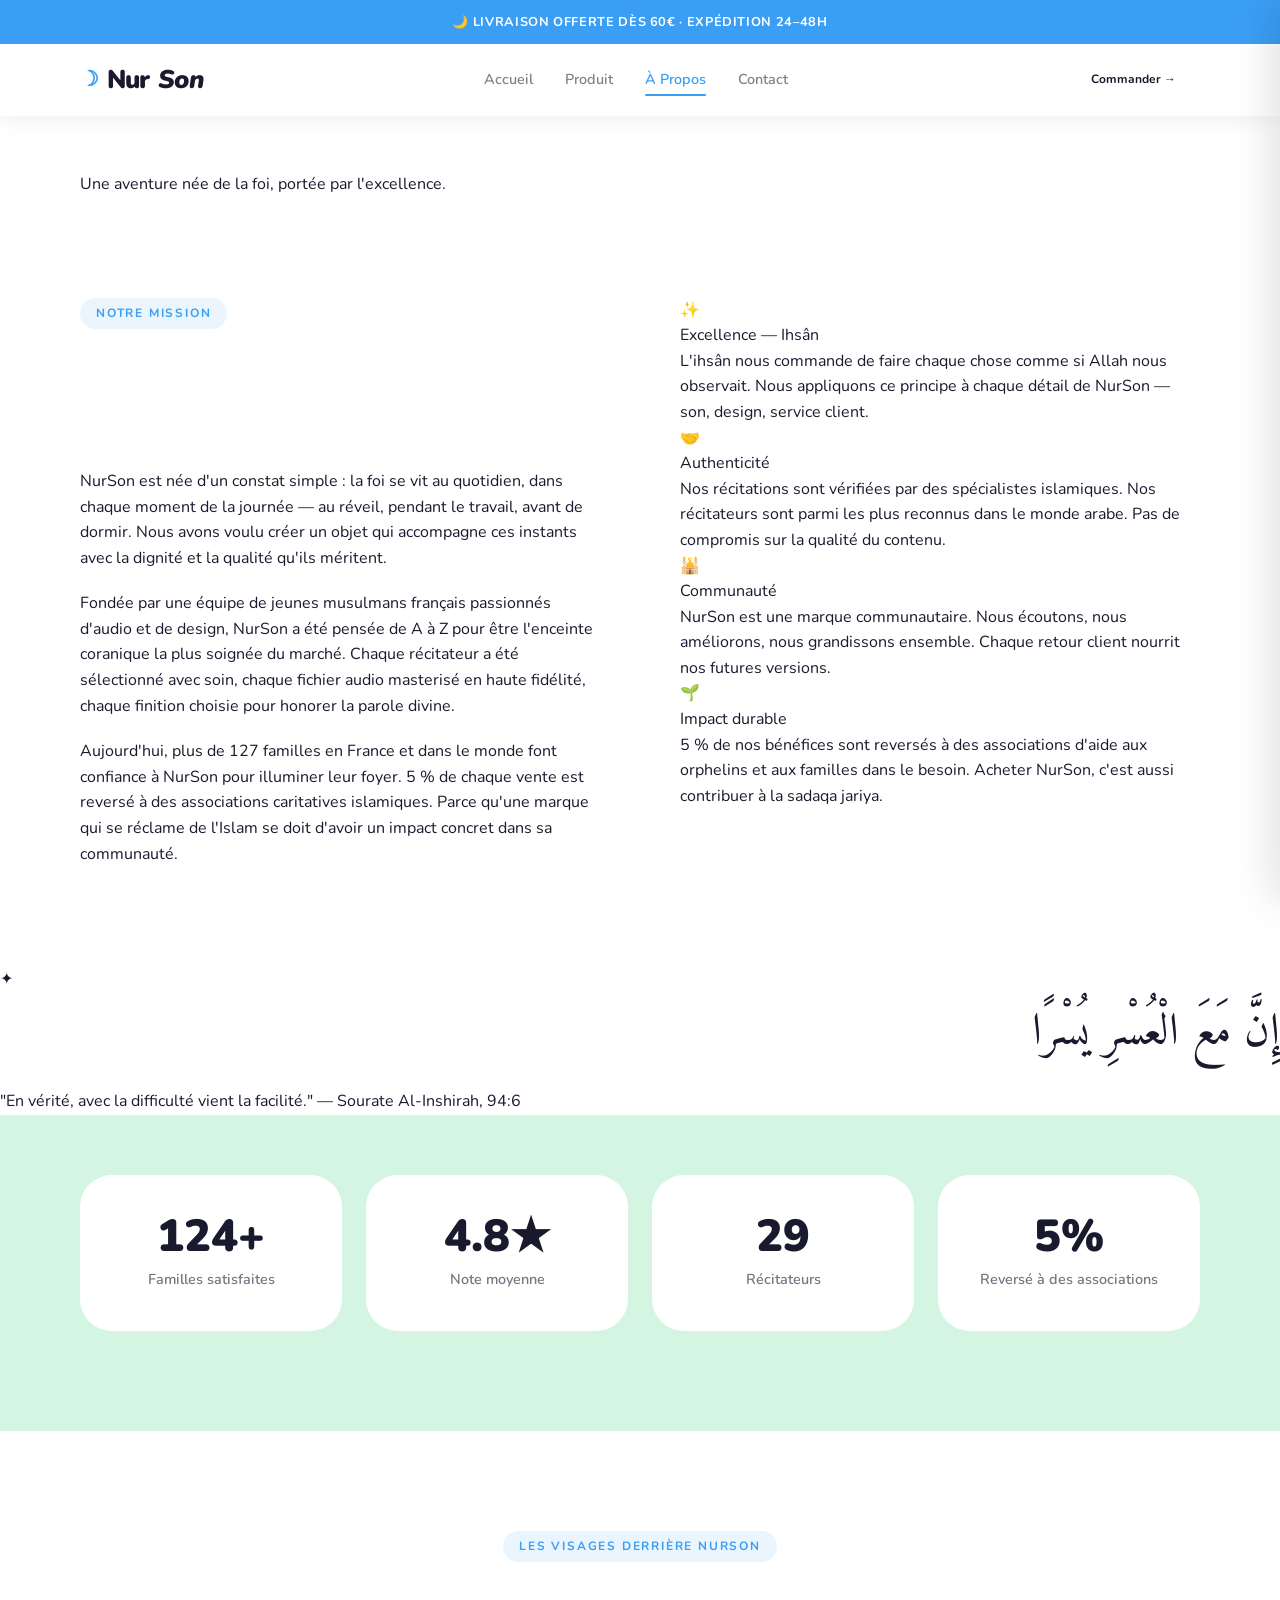
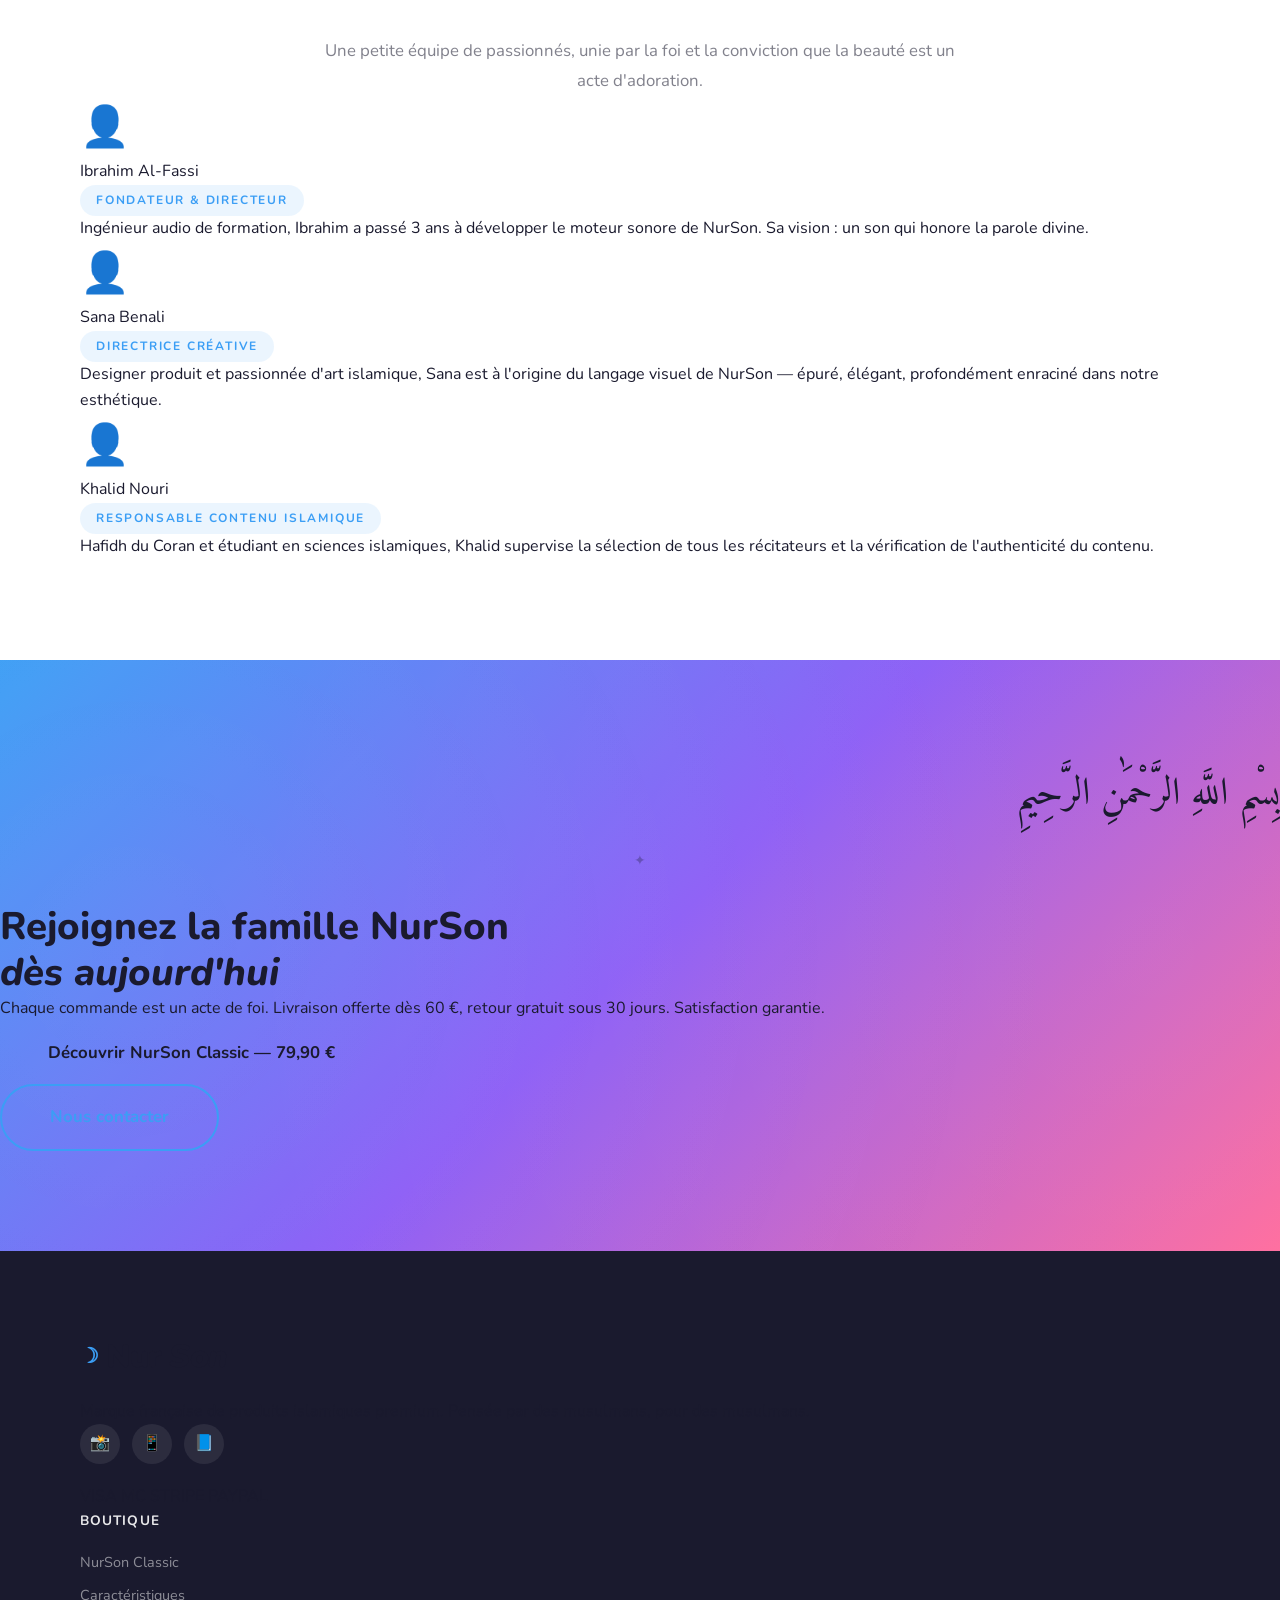
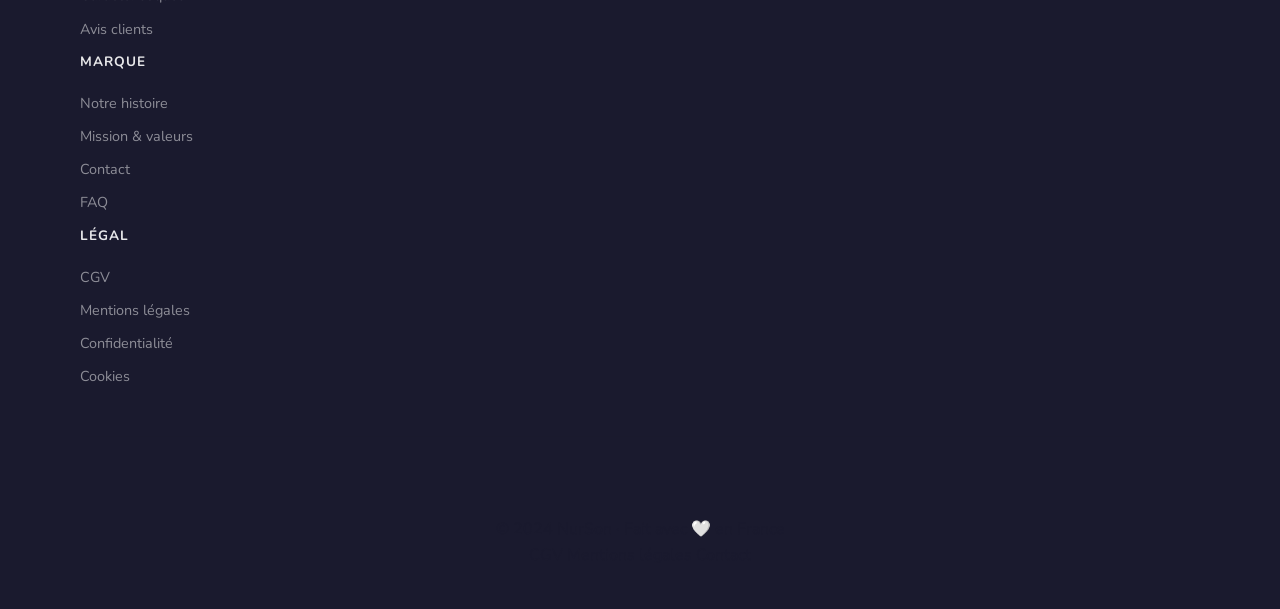
==== commit d929ec7b: "polish: SVG icons (emojis removed), hero background enrichi (blobs+formes flottantes+grille)" ====
--- a/a-propos.html
+++ b/a-propos.html
@@ -17,7 +17,7 @@
   <link rel="preconnect" href="https://fonts.gstatic.com" crossorigin />
   <link href="https://fonts.googleapis.com/css2?family=Cormorant+Garamond:ital,wght@0,300;0,400;0,600;1,300;1,400&family=Nunito:wght@400;500;600;700;800;900&family=Amiri:wght@400;700&display=swap" rel="stylesheet" />
 
-  <link rel="stylesheet" href="css/style.css?v=11" />
+  <link rel="stylesheet" href="css/style.css?v=12" />
   <link rel="stylesheet" href="css/animations.css?v=6" />
   <link rel="icon" type="image/svg+xml" href="images/favicon.svg" />
 
--- a/css/style.css
+++ b/css/style.css
@@ -51,6 +51,7 @@
   --blue-a: #3B9EF5;
   --green-p: #D5F5E3;
   --green-a: #27AE60;
+  --purple-a: #8B5CF6;
   --yellow-p: #FFF5CC;
   --yellow-a: #F5A623;
   --pink-p: #FFD6E8;
@@ -507,40 +508,158 @@
   z-index: 0;
 }
 
+/* Hero: 5 overlapping blobs with more richness */
 .hero__blob {
   position: absolute;
   border-radius: 50%;
-  filter: blur(70px);
-  animation: blobFloat 12s ease-in-out infinite;
+  filter: blur(80px);
+  animation: blobFloat 14s ease-in-out infinite;
 }
 
 .hero__blob--blue {
-  width: 500px;
-  height: 500px;
-  background: #DCF0FF;
-  top: -100px;
-  right: -100px;
-  opacity: 0.7;
+  width: 600px;
+  height: 600px;
+  background: radial-gradient(circle, #B8DFFF 0%, #DCF0FF 60%, transparent 100%);
+  top: -150px;
+  right: -80px;
+  opacity: 0.85;
 }
 
 .hero__blob--yellow {
+  width: 450px;
+  height: 450px;
+  background: radial-gradient(circle, #FFE599 0%, #FFF5CC 60%, transparent 100%);
+  bottom: -100px;
+  left: -60px;
+  opacity: 0.75;
+  animation-delay: -5s;
+}
+
+.hero__blob--pink {
   width: 400px;
   height: 400px;
-  background: #FFF5CC;
-  bottom: -80px;
-  left: -80px;
-  opacity: 0.6;
+  background: radial-gradient(circle, #FFADD1 0%, #FFD6E8 60%, transparent 100%);
+  top: 80px;
+  left: -40px;
+  opacity: 0.65;
+  animation-delay: -9s;
+}
+
+.hero__blob--green {
+  width: 300px;
+  height: 300px;
+  background: radial-gradient(circle, #A8E6C4 0%, #D5F5E3 60%, transparent 100%);
+  bottom: 20px;
+  right: 30%;
+  opacity: 0.55;
+  animation-delay: -3s;
+}
+
+.hero__blob--purple {
+  width: 250px;
+  height: 250px;
+  background: radial-gradient(circle, #C4B5FD 0%, #EDE9FE 60%, transparent 100%);
+  top: 40%;
+  right: 10%;
+  opacity: 0.45;
+  animation-delay: -7s;
+}
+
+/* Floating geometric shapes */
+.hero__shapes {
+  position: absolute;
+  inset: 0;
+  pointer-events: none;
+  z-index: 0;
+  overflow: hidden;
+}
+
+.hero__shape {
+  position: absolute;
+  border-radius: 50%;
+  animation: shapeFloat 8s ease-in-out infinite;
+}
+
+.hero__shape--dot-1 {
+  width: 16px; height: 16px;
+  background: #3B9EF5;
+  opacity: 0.25;
+  top: 20%;
+  left: 15%;
+  animation-delay: 0s;
+}
+
+.hero__shape--dot-2 {
+  width: 10px; height: 10px;
+  background: #FF6B9D;
+  opacity: 0.3;
+  top: 65%;
+  left: 8%;
+  animation-delay: -2s;
+}
+
+.hero__shape--dot-3 {
+  width: 20px; height: 20px;
+  background: #F5A623;
+  opacity: 0.2;
+  top: 30%;
+  right: 12%;
   animation-delay: -4s;
 }
 
-.hero__blob--pink {
-  width: 350px;
-  height: 350px;
-  background: #FFD6E8;
-  top: 100px;
-  left: -60px;
-  opacity: 0.5;
-  animation-delay: -8s;
+.hero__shape--dot-4 {
+  width: 12px; height: 12px;
+  background: #27AE60;
+  opacity: 0.25;
+  bottom: 25%;
+  right: 20%;
+  animation-delay: -6s;
+}
+
+.hero__shape--ring-1 {
+  width: 80px; height: 80px;
+  background: transparent;
+  border: 3px solid rgba(59,158,245,0.15);
+  border-radius: 50%;
+  top: 15%;
+  right: 25%;
+  animation-delay: -1s;
+}
+
+.hero__shape--ring-2 {
+  width: 50px; height: 50px;
+  background: transparent;
+  border: 2px solid rgba(255,107,157,0.15);
+  border-radius: 50%;
+  bottom: 30%;
+  left: 20%;
+  animation-delay: -3.5s;
+}
+
+.hero__shape--ring-3 {
+  width: 120px; height: 120px;
+  background: transparent;
+  border: 2px solid rgba(245,166,35,0.1);
+  border-radius: 50%;
+  top: 55%;
+  right: 5%;
+  animation-delay: -5.5s;
+}
+
+/* Subtle dot grid overlay */
+.hero__dot-grid {
+  position: absolute;
+  inset: 0;
+  background-image: radial-gradient(circle, rgba(59,158,245,0.06) 1px, transparent 1px);
+  background-size: 40px 40px;
+  pointer-events: none;
+  z-index: 0;
+}
+
+@keyframes shapeFloat {
+  0%, 100% { transform: translateY(0) rotate(0deg); }
+  33% { transform: translateY(-12px) rotate(5deg); }
+  66% { transform: translateY(8px) rotate(-3deg); }
 }
 
 .hero > .container {
@@ -1408,6 +1527,16 @@
     height: 200px;
   }
 
+  .hero__blob--green {
+    width: 180px;
+    height: 180px;
+  }
+
+  .hero__blob--purple {
+    width: 150px;
+    height: 150px;
+  }
+
   /* Features */
   .features__grid {
     grid-template-columns: 1fr;
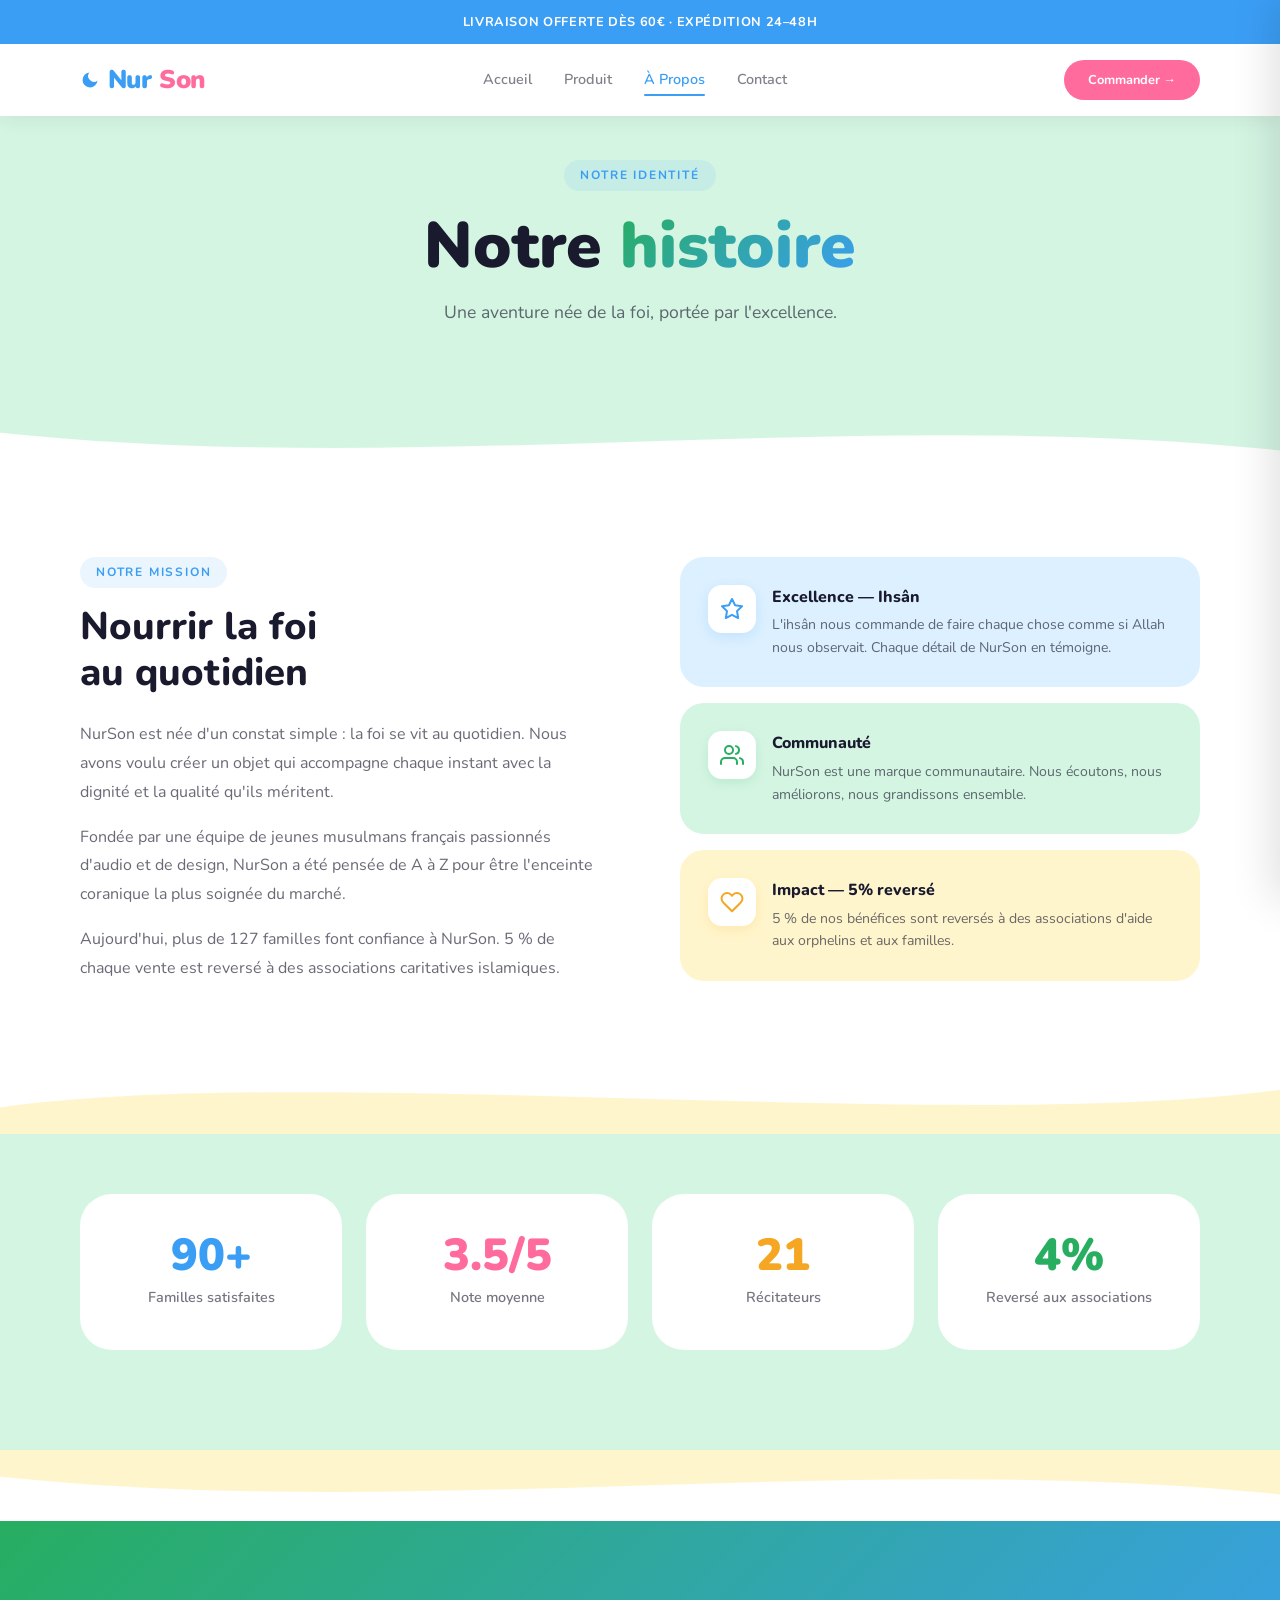
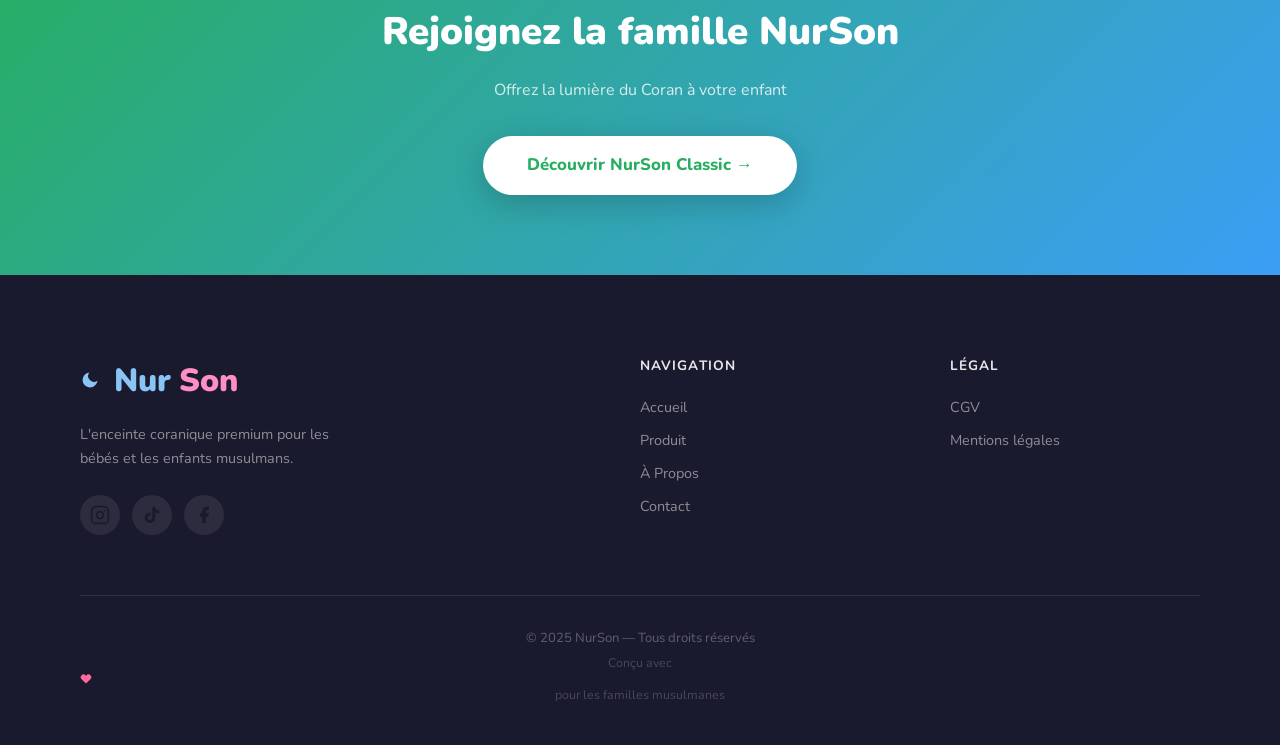
==== commit d398e16f: "redesign: toutes les pages secondaires dans le nouveau style blanc+pastels - produit.html: hero past" ====
--- a/a-propos.html
+++ b/a-propos.html
@@ -17,7 +17,7 @@
   <link rel="preconnect" href="https://fonts.gstatic.com" crossorigin />
   <link href="https://fonts.googleapis.com/css2?family=Cormorant+Garamond:ital,wght@0,300;0,400;0,600;1,300;1,400&family=Nunito:wght@400;500;600;700;800;900&family=Amiri:wght@400;700&display=swap" rel="stylesheet" />
 
-  <link rel="stylesheet" href="css/style.css?v=12" />
+  <link rel="stylesheet" href="css/style.css?v=14" />
   <link rel="stylesheet" href="css/animations.css?v=6" />
   <link rel="icon" type="image/svg+xml" href="images/favicon.svg" />
 
@@ -30,331 +30,175 @@
   <!-- Loader -->
   <div id="loader" class="loader">
     <div class="loader__arabic">نُورٌ</div>
-    <div class="loader__logo">Nur<em>Son</em></div>
+    <div class="loader__logo"><span style="color:#3B9EF5">Nur</span><em style="color:#FF6B9D">Son</em></div>
     <div class="loader__bar"><div class="loader__bar-fill"></div></div>
   </div>
 
-  <!-- Cursor -->
   <div id="cursor-dot"></div>
   <div id="cursor-ring"></div>
-
-  <!-- Scroll progress -->
   <div id="scroll-progress"></div>
 
-  <!-- Announcement Bar -->
-  <div class="announcement-bar">
-    <span style="transition: opacity 0.4s, transform 0.4s;">🌙 LIVRAISON OFFERTE DÈS 60€ · EXPÉDITION 24–48H</span>
+  <div class="announcement-bar" role="banner">
+    <span>LIVRAISON OFFERTE DÈS 60€ · EXPÉDITION 24–48H</span>
   </div>
 
-  <!-- Navigation -->
   <nav class="nav" role="navigation" aria-label="Navigation principale">
     <div class="container">
       <div class="nav__inner">
-        <a href="index.html" class="nav__logo" aria-label="NurSon Accueil">
-          <div class="nav__logo-mark" aria-hidden="true">☽</div>
-          Nur<em>Son</em>
+        <a href="index.html" class="nav__logo" aria-label="NurSon — Accueil">
+          <svg width="20" height="20" viewBox="0 0 24 24" fill="none" class="nav__logo-mark" aria-hidden="true"><path d="M21 12.79A9 9 0 1 1 11.21 3 7 7 0 0 0 21 12.79z" fill="currentColor"/></svg>
+          <span style="color:#3B9EF5">Nur</span><span style="color:#FF6B9D">Son</span>
         </a>
-
         <div class="nav__links">
           <a href="index.html" class="nav__link">Accueil</a>
           <a href="produit.html" class="nav__link">Produit</a>
-          <a href="a-propos.html" class="nav__link nav__link--active">À Propos</a>
+          <a href="a-propos.html" class="nav__link active">À Propos</a>
           <a href="contact.html" class="nav__link">Contact</a>
         </div>
-
         <div class="nav__cta">
-          <a href="produit.html" class="btn btn-gold" style="padding: 12px 24px; font-size: 0.75rem;">Commander →</a>
-          <button class="nav__menu-btn" aria-label="Menu" aria-expanded="false">
-            <span></span><span></span><span></span>
-          </button>
+          <a href="produit.html" class="btn btn-secondary" style="padding:10px 24px;font-size:0.8rem;">Commander →</a>
+          <button class="nav__menu-btn" aria-label="Menu" aria-expanded="false"><span></span><span></span><span></span></button>
         </div>
       </div>
     </div>
   </nav>
 
-  <!-- Mobile Nav -->
-  <nav class="mobile-nav" aria-label="Menu mobile">
-    <button class="mobile-nav__close" aria-label="Fermer">✕</button>
+  <div class="mobile-nav__overlay" id="mobileOverlay"></div>
+  <nav class="mobile-nav" id="mobileNav" aria-label="Navigation mobile">
+    <button class="mobile-nav__close" id="mobileNavClose" aria-label="Fermer">
+      <svg width="20" height="20" viewBox="0 0 24 24" fill="none" aria-hidden="true"><line x1="18" y1="6" x2="6" y2="18" stroke="currentColor" stroke-width="2.5" stroke-linecap="round"/><line x1="6" y1="6" x2="18" y2="18" stroke="currentColor" stroke-width="2.5" stroke-linecap="round"/></svg>
+    </button>
     <a href="index.html" class="mobile-nav__link">Accueil</a>
     <a href="produit.html" class="mobile-nav__link">Produit</a>
     <a href="a-propos.html" class="mobile-nav__link">À Propos</a>
     <a href="contact.html" class="mobile-nav__link">Contact</a>
-    <a href="produit.html" class="btn btn-gold btn-full mt-32">Commander maintenant</a>
+    <a href="produit.html" class="btn btn-secondary btn-full mt-32">Commander maintenant</a>
   </nav>
 
   <main>
-
-    <!-- ======================== PAGE HERO ======================== -->
-    <section class="page-hero" aria-labelledby="page-hero-title">
+    <!-- Page hero — pastel green -->
+    <section style="background:#D5F5E3;padding:160px 0 80px;position:relative;">
+      <div class="container" style="text-align:center;">
+        <span class="t-label reveal-fade">Notre identité</span>
+        <h1 style="font-family:'Nunito',sans-serif;font-size:clamp(2.4rem,5vw,4rem);font-weight:900;color:#1A1A2E;margin:20px 0 16px;line-height:1.1;" class="reveal-fade">
+          Notre <span style="background:linear-gradient(135deg,#27AE60,#3B9EF5);-webkit-background-clip:text;-webkit-text-fill-color:transparent;background-clip:text;">histoire</span>
+        </h1>
+        <p style="font-size:1.1rem;color:rgba(26,26,46,0.65);max-width:520px;margin:0 auto;" class="reveal-fade">
+          Une aventure née de la foi, portée par l'excellence.
+        </p>
+      </div>
+    </section>
+
+    <!-- Wave: green → white -->
+    <div class="wave-divider" aria-hidden="true" style="background:#D5F5E3;">
+      <svg viewBox="0 0 1440 80" preserveAspectRatio="none" xmlns="http://www.w3.org/2000/svg">
+        <path d="M0,30 C480,80 960,0 1440,50 L1440,80 L0,80 Z" fill="#FFFFFF"/>
+      </svg>
+    </div>
+
+    <!-- Mission section — white -->
+    <section style="padding:80px 0;background:white;">
       <div class="container">
-        <div class="page-hero__inner">
-          <span class="t-label reveal-fade">Notre identité</span>
-          <h1 id="page-hero-title" class="t-display reveal-fade" style="color: white; transition-delay: 0.12s;">
-            Notre<br/>
-            <em style="color: var(--gold);">histoire</em>
-          </h1>
-          <p class="page-hero__sub reveal-fade" style="transition-delay: 0.28s;">
-            Une aventure née de la foi, portée par l'excellence.
-          </p>
-        </div>
-      </div>
-    </section>
-
-    <!-- ======================== MISSION ======================== -->
-    <section class="section" id="mission" aria-labelledby="mission-title">
-      <div class="container">
-        <div style="display: grid; grid-template-columns: 1fr 1fr; gap: 80px; align-items: start;">
-
-          <!-- Left: brand story -->
+        <div style="display:grid;grid-template-columns:1fr 1fr;gap:80px;align-items:start;">
           <div>
             <span class="t-label reveal-fade">Notre mission</span>
-            <h2 class="t-headline reveal-fade" id="mission-title" style="color: var(--white); margin-top: 16px; margin-bottom: 32px; transition-delay: 0.1s;">
-              Nourrir la foi<br/>au quotidien
-            </h2>
-            <p class="t-body reveal-fade" style="transition-delay: 0.2s;">
-              NurSon est née d'un constat simple : la foi se vit au quotidien, dans chaque moment de la journée — au réveil, pendant le travail, avant de dormir. Nous avons voulu créer un objet qui accompagne ces instants avec la dignité et la qualité qu'ils méritent.
-            </p>
-            <p class="t-body reveal-fade" style="margin-top: 20px; transition-delay: 0.3s;">
-              Fondée par une équipe de jeunes musulmans français passionnés d'audio et de design, NurSon a été pensée de A à Z pour être l'enceinte coranique la plus soignée du marché. Chaque récitateur a été sélectionné avec soin, chaque fichier audio masterisé en haute fidélité, chaque finition choisie pour honorer la parole divine.
-            </p>
-            <p class="t-body reveal-fade" style="margin-top: 20px; transition-delay: 0.4s;">
-              Aujourd'hui, plus de 127 familles en France et dans le monde font confiance à NurSon pour illuminer leur foyer. 5 % de chaque vente est reversé à des associations caritatives islamiques. Parce qu'une marque qui se réclame de l'Islam se doit d'avoir un impact concret dans sa communauté.
-            </p>
-          </div>
-
-          <!-- Right: values -->
-          <div>
-            <div class="values-list">
-
-              <div class="value-item reveal-fade">
-                <div class="value-item__icon" aria-hidden="true">✨</div>
-                <div class="value-item__content">
-                  <div class="value-item__title">Excellence — Ihsân</div>
-                  <div class="value-item__text">L'ihsân nous commande de faire chaque chose comme si Allah nous observait. Nous appliquons ce principe à chaque détail de NurSon — son, design, service client.</div>
-                </div>
+            <h2 class="t-headline reveal-fade" style="margin:16px 0 24px;">Nourrir la foi<br/>au quotidien</h2>
+            <p style="color:rgba(26,26,46,0.65);line-height:1.8;margin-bottom:16px;" class="reveal-fade">NurSon est née d'un constat simple : la foi se vit au quotidien. Nous avons voulu créer un objet qui accompagne chaque instant avec la dignité et la qualité qu'ils méritent.</p>
+            <p style="color:rgba(26,26,46,0.65);line-height:1.8;margin-bottom:16px;" class="reveal-fade">Fondée par une équipe de jeunes musulmans français passionnés d'audio et de design, NurSon a été pensée de A à Z pour être l'enceinte coranique la plus soignée du marché.</p>
+            <p style="color:rgba(26,26,46,0.65);line-height:1.8;" class="reveal-fade">Aujourd'hui, plus de 127 familles font confiance à NurSon. 5 % de chaque vente est reversé à des associations caritatives islamiques.</p>
+          </div>
+          <div style="display:flex;flex-direction:column;gap:16px;">
+            <div style="background:#DCF0FF;border-radius:24px;padding:28px;display:flex;gap:16px;" class="reveal-fade">
+              <div style="width:48px;height:48px;background:white;border-radius:14px;display:flex;align-items:center;justify-content:center;flex-shrink:0;box-shadow:0 4px 12px rgba(59,158,245,0.15);">
+                <svg width="24" height="24" viewBox="0 0 24 24" fill="none" style="color:#3B9EF5;" aria-hidden="true"><polygon points="12 2 15.09 8.26 22 9.27 17 14.14 18.18 21.02 12 17.77 5.82 21.02 7 14.14 2 9.27 8.91 8.26 12 2" stroke="currentColor" stroke-width="2" stroke-linecap="round" stroke-linejoin="round"/></svg>
               </div>
-
-              <div class="value-item reveal-fade delay-1">
-                <div class="value-item__icon" aria-hidden="true">🤝</div>
-                <div class="value-item__content">
-                  <div class="value-item__title">Authenticité</div>
-                  <div class="value-item__text">Nos récitations sont vérifiées par des spécialistes islamiques. Nos récitateurs sont parmi les plus reconnus dans le monde arabe. Pas de compromis sur la qualité du contenu.</div>
-                </div>
+              <div><div style="font-weight:800;color:#1A1A2E;margin-bottom:4px;">Excellence — Ihsân</div><div style="font-size:0.88rem;color:rgba(26,26,46,0.65);line-height:1.6;">L'ihsân nous commande de faire chaque chose comme si Allah nous observait. Chaque détail de NurSon en témoigne.</div></div>
+            </div>
+            <div style="background:#D5F5E3;border-radius:24px;padding:28px;display:flex;gap:16px;" class="reveal-fade">
+              <div style="width:48px;height:48px;background:white;border-radius:14px;display:flex;align-items:center;justify-content:center;flex-shrink:0;box-shadow:0 4px 12px rgba(39,174,96,0.15);">
+                <svg width="24" height="24" viewBox="0 0 24 24" fill="none" style="color:#27AE60;" aria-hidden="true"><path d="M17 21v-2a4 4 0 0 0-4-4H5a4 4 0 0 0-4 4v2" stroke="currentColor" stroke-width="2" stroke-linecap="round" stroke-linejoin="round"/><circle cx="9" cy="7" r="4" stroke="currentColor" stroke-width="2"/><path d="M23 21v-2a4 4 0 0 0-3-3.87M16 3.13a4 4 0 0 1 0 7.75" stroke="currentColor" stroke-width="2" stroke-linecap="round" stroke-linejoin="round"/></svg>
               </div>
-
-              <div class="value-item reveal-fade delay-2">
-                <div class="value-item__icon" aria-hidden="true">🕌</div>
-                <div class="value-item__content">
-                  <div class="value-item__title">Communauté</div>
-                  <div class="value-item__text">NurSon est une marque communautaire. Nous écoutons, nous améliorons, nous grandissons ensemble. Chaque retour client nourrit nos futures versions.</div>
-                </div>
+              <div><div style="font-weight:800;color:#1A1A2E;margin-bottom:4px;">Communauté</div><div style="font-size:0.88rem;color:rgba(26,26,46,0.65);line-height:1.6;">NurSon est une marque communautaire. Nous écoutons, nous améliorons, nous grandissons ensemble.</div></div>
+            </div>
+            <div style="background:#FFF5CC;border-radius:24px;padding:28px;display:flex;gap:16px;" class="reveal-fade">
+              <div style="width:48px;height:48px;background:white;border-radius:14px;display:flex;align-items:center;justify-content:center;flex-shrink:0;box-shadow:0 4px 12px rgba(245,166,35,0.15);">
+                <svg width="24" height="24" viewBox="0 0 24 24" fill="none" style="color:#F5A623;" aria-hidden="true"><path d="M20.84 4.61a5.5 5.5 0 0 0-7.78 0L12 5.67l-1.06-1.06a5.5 5.5 0 0 0-7.78 7.78l1.06 1.06L12 21.23l7.78-7.78 1.06-1.06a5.5 5.5 0 0 0 0-7.78z" stroke="currentColor" stroke-width="2" stroke-linecap="round" stroke-linejoin="round"/></svg>
               </div>
-
-              <div class="value-item reveal-fade delay-3">
-                <div class="value-item__icon" aria-hidden="true">🌱</div>
-                <div class="value-item__content">
-                  <div class="value-item__title">Impact durable</div>
-                  <div class="value-item__text">5 % de nos bénéfices sont reversés à des associations d'aide aux orphelins et aux familles dans le besoin. Acheter NurSon, c'est aussi contribuer à la sadaqa jariya.</div>
-                </div>
-              </div>
-
+              <div><div style="font-weight:800;color:#1A1A2E;margin-bottom:4px;">Impact — 5% reversé</div><div style="font-size:0.88rem;color:rgba(26,26,46,0.65);line-height:1.6;">5 % de nos bénéfices sont reversés à des associations d'aide aux orphelins et aux familles.</div></div>
             </div>
           </div>
-
-        </div>
-      </div>
-    </section>
-
-    <!-- ======================== ARABIC VERSE ======================== -->
-    <section class="arabic-section" aria-label="Verset coranique">
-      <div class="arabic-section__divider" aria-hidden="true">
-        <div class="arabic-section__divider-line"></div>
-        <span class="arabic-section__divider-icon">✦</span>
-        <div class="arabic-section__divider-line"></div>
-      </div>
-      <p class="t-arabic reveal-fade" aria-label="Inna ma'al 'usri yusra">
-        إِنَّ مَعَ الْعُسْرِ يُسْرًا
-      </p>
-      <p class="arabic-section__ref reveal-fade delay-2">
-        "En vérité, avec la difficulté vient la facilité." — Sourate Al-Inshirah, 94:6
-      </p>
-    </section>
-
-    <!-- ======================== STATS ======================== -->
+        </div>
+      </div>
+    </section>
+
+    <!-- Stats — pastel yellow -->
+    <div class="wave-divider" aria-hidden="true">
+      <svg viewBox="0 0 1440 80" preserveAspectRatio="none" xmlns="http://www.w3.org/2000/svg">
+        <path d="M0,50 C360,0 1080,80 1440,30 L1440,80 L0,80 Z" fill="#FFF5CC"/>
+      </svg>
+    </div>
     <section class="stats" aria-label="NurSon en chiffres">
       <div class="container">
         <div class="stats__grid">
-          <div class="stat-item reveal-fade">
-            <div class="stat-item__num">
-              <span class="counter" data-target="127" data-suffix="">0</span>+
-            </div>
-            <div class="stat-item__label">Familles satisfaites</div>
-          </div>
-          <div class="stat-item reveal-fade delay-1">
-            <div class="stat-item__num">
-              <span class="counter" data-target="4.9" data-suffix="" data-decimals="1">0</span>★
-            </div>
-            <div class="stat-item__label">Note moyenne</div>
-          </div>
-          <div class="stat-item reveal-fade delay-2">
-            <div class="stat-item__num">
-              <span class="counter" data-target="30" data-suffix="">0</span>
-            </div>
-            <div class="stat-item__label">Récitateurs</div>
-          </div>
-          <div class="stat-item reveal-fade delay-3">
-            <div class="stat-item__num">
-              <span class="counter" data-target="5" data-suffix="%">0</span>
-            </div>
-            <div class="stat-item__label">Reversé à des associations</div>
-          </div>
-        </div>
-      </div>
-    </section>
-
-    <!-- ======================== L'ÉQUIPE ======================== -->
-    <section class="section" id="equipe" aria-labelledby="equipe-title">
+          <div class="stat-item reveal-fade"><div class="stat-item__num" style="color:#3B9EF5;"><span class="counter" data-target="127" data-suffix="">0</span>+</div><div class="stat-item__label">Familles satisfaites</div></div>
+          <div class="stat-item reveal-fade"><div class="stat-item__num" style="color:#FF6B9D;"><span class="counter" data-target="4.9" data-decimals="1" data-suffix="">0</span>/5</div><div class="stat-item__label">Note moyenne</div></div>
+          <div class="stat-item reveal-fade"><div class="stat-item__num" style="color:#F5A623;"><span class="counter" data-target="30" data-suffix="">0</span></div><div class="stat-item__label">Récitateurs</div></div>
+          <div class="stat-item reveal-fade"><div class="stat-item__num" style="color:#27AE60;"><span class="counter" data-target="5" data-suffix="%">0</span></div><div class="stat-item__label">Reversé aux associations</div></div>
+        </div>
+      </div>
+    </section>
+    <div class="wave-divider" aria-hidden="true" style="background:#FFF5CC;">
+      <svg viewBox="0 0 1440 80" preserveAspectRatio="none" xmlns="http://www.w3.org/2000/svg">
+        <path d="M0,30 C480,80 960,0 1440,50 L1440,80 L0,80 Z" fill="#FFFFFF"/>
+      </svg>
+    </div>
+
+    <!-- CTA -->
+    <section style="background:linear-gradient(135deg,#27AE60,#3B9EF5);padding:80px 0;text-align:center;">
       <div class="container">
-        <header class="section-header center">
-          <span class="t-label reveal-fade">Les visages derrière NurSon</span>
-          <h2 class="t-headline reveal-fade delay-1" id="equipe-title" style="color: var(--white); margin-top: 12px;">
-            L'équipe
-          </h2>
-          <p class="section-header__sub reveal-fade delay-2">
-            Une petite équipe de passionnés, unie par la foi et la conviction que la beauté est un acte d'adoration.
-          </p>
-        </header>
-
-        <div class="team-grid">
-
-          <div class="team-card reveal-fade">
-            <div class="team-card__avatar" aria-hidden="true">
-              <span style="font-size: 2.5rem;">👤</span>
-            </div>
-            <div class="team-card__info">
-              <div class="team-card__name">Ibrahim Al-Fassi</div>
-              <div class="team-card__role t-label">Fondateur & Directeur</div>
-              <p class="team-card__bio">Ingénieur audio de formation, Ibrahim a passé 3 ans à développer le moteur sonore de NurSon. Sa vision : un son qui honore la parole divine.</p>
-            </div>
-          </div>
-
-          <div class="team-card reveal-fade delay-1">
-            <div class="team-card__avatar" aria-hidden="true">
-              <span style="font-size: 2.5rem;">👤</span>
-            </div>
-            <div class="team-card__info">
-              <div class="team-card__name">Sana Benali</div>
-              <div class="team-card__role t-label">Directrice Créative</div>
-              <p class="team-card__bio">Designer produit et passionnée d'art islamique, Sana est à l'origine du langage visuel de NurSon — épuré, élégant, profondément enraciné dans notre esthétique.</p>
-            </div>
-          </div>
-
-          <div class="team-card reveal-fade delay-2">
-            <div class="team-card__avatar" aria-hidden="true">
-              <span style="font-size: 2.5rem;">👤</span>
-            </div>
-            <div class="team-card__info">
-              <div class="team-card__name">Khalid Nouri</div>
-              <div class="team-card__role t-label">Responsable Contenu Islamique</div>
-              <p class="team-card__bio">Hafidh du Coran et étudiant en sciences islamiques, Khalid supervise la sélection de tous les récitateurs et la vérification de l'authenticité du contenu.</p>
-            </div>
-          </div>
-
-        </div>
-      </div>
-    </section>
-
-    <!-- ======================== CTA ======================== -->
-    <section class="cta-section" aria-labelledby="cta-about-title">
-      <div class="cta-section__inner">
-        <p class="t-arabic reveal-fade" style="font-size: clamp(1.5rem, 3vw, 2.8rem);" aria-label="Bismillah Ar-Rahman Ar-Rahim">بِسْمِ اللَّهِ الرَّحْمَٰنِ الرَّحِيمِ</p>
-        <div style="display:flex; align-items:center; gap:16px; justify-content:center; margin:20px 0 32px; opacity:0.3;" aria-hidden="true">
-          <div style="flex:1; max-width:80px; height:1px; background:var(--border);"></div>
-          <span style="color:var(--gold); font-size:0.9rem;">✦</span>
-          <div style="flex:1; max-width:80px; height:1px; background:var(--border);"></div>
-        </div>
-        <h2 class="t-headline cta-section__title reveal-fade" id="cta-about-title">
-          Rejoignez la famille NurSon<br/>
-          <em style="color: var(--gold);">dès aujourd'hui</em>
-        </h2>
-        <p class="cta-section__sub reveal-fade delay-1">
-          Chaque commande est un acte de foi. Livraison offerte dès 60 €, retour gratuit sous 30 jours. Satisfaction garantie.
-        </p>
-        <div class="cta-section__actions reveal-fade delay-2">
-          <div class="mag-btn">
-            <a href="produit.html" class="btn btn-gold btn-lg">Découvrir NurSon Classic — 79,90 €</a>
-          </div>
-          <div class="mag-btn">
-            <a href="contact.html" class="btn btn-outline btn-lg">Nous contacter</a>
-          </div>
-        </div>
-      </div>
-    </section>
-
+        <h2 style="color:white;font-size:clamp(1.6rem,3vw,2.4rem);font-weight:900;margin-bottom:16px;">Rejoignez la famille NurSon</h2>
+        <p style="color:rgba(255,255,255,0.8);margin-bottom:32px;">Offrez la lumière du Coran à votre enfant</p>
+        <a href="produit.html" class="btn" style="background:white;color:#27AE60;font-weight:800;font-size:1.05rem;padding:16px 44px;border-radius:999px;box-shadow:0 8px 32px rgba(0,0,0,0.2);">Découvrir NurSon Classic →</a>
+      </div>
+    </section>
   </main>
 
-  <!-- Footer -->
-  <footer class="footer" role="contentinfo">
+  <footer class="footer">
     <div class="container">
-      <div class="footer__grid">
-        <div>
-          <a href="index.html" class="nav__logo footer__logo" style="margin-bottom:16px; display:inline-flex;">
-            <div class="nav__logo-mark">☽</div>
-            Nur<em>Son</em>
-          </a>
-          <p class="footer__desc">Marque française de produits islamiques premium. Pensée par des musulmans, pour des musulmans.</p>
-          <div class="footer__social" aria-label="Réseaux sociaux">
-            <a href="#" class="footer__social-link" aria-label="Instagram">📸</a>
-            <a href="#" class="footer__social-link" aria-label="TikTok">📱</a>
-            <a href="#" class="footer__social-link" aria-label="Facebook">📘</a>
-          </div>
-          <div class="footer__pay" style="margin-top:20px;" aria-label="Paiements acceptés">
-            <span class="pay-chip">VISA</span>
-            <span class="pay-chip">MC</span>
-            <span class="pay-chip">STRIPE</span>
-            <span class="pay-chip">PAYPAL</span>
-          </div>
-        </div>
-        <div>
-          <div class="footer__col-title">Boutique</div>
-          <ul class="footer__links">
-            <li><a href="produit.html" class="footer__link">NurSon Classic</a></li>
-            <li><a href="produit.html#features" class="footer__link">Caractéristiques</a></li>
-            <li><a href="produit.html#tab-reviews" class="footer__link">Avis clients</a></li>
-          </ul>
-        </div>
-        <div>
-          <div class="footer__col-title">Marque</div>
-          <ul class="footer__links">
-            <li><a href="a-propos.html" class="footer__link">Notre histoire</a></li>
-            <li><a href="a-propos.html#mission" class="footer__link">Mission & valeurs</a></li>
-            <li><a href="contact.html" class="footer__link">Contact</a></li>
-            <li><a href="contact.html#faq" class="footer__link">FAQ</a></li>
-          </ul>
-        </div>
-        <div>
+      <div class="footer__inner">
+        <div class="footer__brand">
+          <div class="footer__logo">
+            <svg width="20" height="20" viewBox="0 0 24 24" fill="none" style="color:#89C4F4;margin-right:6px;" aria-hidden="true"><path d="M21 12.79A9 9 0 1 1 11.21 3 7 7 0 0 0 21 12.79z" fill="currentColor"/></svg>
+            <span style="color:#89C4F4">Nur</span><span style="color:#FF8EC4">Son</span>
+          </div>
+          <p class="footer__tagline">L'enceinte coranique premium pour les bébés et les enfants musulmans.</p>
+          <div class="footer__social">
+            <a href="#" class="footer__social-link" aria-label="Instagram"><svg width="20" height="20" viewBox="0 0 24 24" fill="none" aria-hidden="true"><rect x="2" y="2" width="20" height="20" rx="5" stroke="currentColor" stroke-width="2"/><circle cx="12" cy="12" r="4" stroke="currentColor" stroke-width="2"/><circle cx="17.5" cy="6.5" r="1" fill="currentColor"/></svg></a>
+            <a href="#" class="footer__social-link" aria-label="TikTok"><svg width="20" height="20" viewBox="0 0 24 24" fill="currentColor" aria-hidden="true"><path d="M19.59 6.69a4.83 4.83 0 0 1-3.77-4.25V2h-3.45v13.67a2.89 2.89 0 0 1-2.88 2.5 2.89 2.89 0 0 1-2.89-2.89 2.89 2.89 0 0 1 2.89-2.89c.28 0 .54.04.79.1V9.01a6.37 6.37 0 0 0-.79-.05 6.34 6.34 0 0 0-6.34 6.34 6.34 6.34 0 0 0 6.34 6.34 6.34 6.34 0 0 0 6.33-6.34V8.69a8.18 8.18 0 0 0 4.78 1.52V6.74a4.85 4.85 0 0 1-1.01-.05z"/></svg></a>
+            <a href="#" class="footer__social-link" aria-label="Facebook"><svg width="20" height="20" viewBox="0 0 24 24" fill="currentColor" aria-hidden="true"><path d="M18 2h-3a5 5 0 0 0-5 5v3H7v4h3v8h4v-8h3l1-4h-4V7a1 1 0 0 1 1-1h3z"/></svg></a>
+          </div>
+        </div>
+        <div class="footer__col">
+          <div class="footer__col-title">Navigation</div>
+          <a href="index.html" class="footer__link">Accueil</a>
+          <a href="produit.html" class="footer__link">Produit</a>
+          <a href="a-propos.html" class="footer__link">À Propos</a>
+          <a href="contact.html" class="footer__link">Contact</a>
+        </div>
+        <div class="footer__col">
           <div class="footer__col-title">Légal</div>
-          <ul class="footer__links">
-            <li><a href="cgv.html" class="footer__link">CGV</a></li>
-            <li><a href="mentions-legales.html" class="footer__link">Mentions légales</a></li>
-            <li><a href="mentions-legales.html#confidentialite" class="footer__link">Confidentialité</a></li>
-            <li><a href="mentions-legales.html#cookies" class="footer__link">Cookies</a></li>
-          </ul>
-        </div>
-      </div>
-      <hr class="divider" />
+          <a href="cgv.html" class="footer__link">CGV</a>
+          <a href="mentions-legales.html" class="footer__link">Mentions légales</a>
+        </div>
+      </div>
       <div class="footer__bottom">
-        <span>© 2024 NurSon · Fait avec 🤍 en France</span>
-        <div class="footer__bottom-links">
-          <a href="cgv.html">CGV</a>
-          <a href="mentions-legales.html">Mentions légales</a>
-          <a href="contact.html">Contact</a>
-        </div>
+        <p style="color:rgba(255,255,255,0.3);font-size:0.82rem;">© 2025 NurSon — Tous droits réservés</p>
+        <p style="color:rgba(255,255,255,0.2);font-size:0.78rem;margin-top:4px;">Conçu avec <svg width="12" height="12" viewBox="0 0 24 24" fill="#FF6B9D" aria-hidden="true"><path d="M20.84 4.61a5.5 5.5 0 0 0-7.78 0L12 5.67l-1.06-1.06a5.5 5.5 0 0 0-7.78 7.78l1.06 1.06L12 21.23l7.78-7.78 1.06-1.06a5.5 5.5 0 0 0 0-7.78z"/></svg> pour les familles musulmanes</p>
       </div>
     </div>
   </footer>
 
   <div class="toast" role="alert" aria-live="polite"></div>
-  <script src="js/main.js?v=2"></script>
+  <script src="js/main.js"></script>
 </body>
 </html>
--- a/css/style.css
+++ b/css/style.css
@@ -565,7 +565,9 @@
   animation-delay: -7s;
 }
 
-/* Floating geometric shapes */
+/* ============================================================
+   HERO — Floating graphic symbols
+   ============================================================ */
 .hero__shapes {
   position: absolute;
   inset: 0;
@@ -576,90 +578,114 @@
 
 .hero__shape {
   position: absolute;
+  animation: shapeFloat 9s ease-in-out infinite;
+}
+
+/* Croissant — haut gauche */
+.hero__shape--moon {
+  top: 18%;
+  left: 6%;
+  animation-delay: 0s;
+  animation-duration: 10s;
+  filter: drop-shadow(0 4px 12px rgba(255,107,157,0.3));
+}
+
+/* Étoile 4 branches — haut droite */
+.hero__shape--star4 {
+  top: 8%;
+  right: 8%;
+  animation-delay: -2s;
+  animation-duration: 8s;
+  filter: drop-shadow(0 4px 10px rgba(245,166,35,0.35));
+}
+
+/* Sparkle astérisque — milieu gauche */
+.hero__shape--sparkle {
+  top: 52%;
+  left: 3%;
+  animation-delay: -4s;
+  animation-duration: 11s;
+  filter: drop-shadow(0 2px 8px rgba(59,158,245,0.35));
+}
+
+/* Triangle outline — bas droite */
+.hero__shape--triangle {
+  bottom: 12%;
+  right: 6%;
+  animation-delay: -6s;
+  animation-duration: 9.5s;
+  filter: drop-shadow(0 4px 10px rgba(39,174,96,0.25));
+}
+
+/* Losange violet — bas gauche */
+.hero__shape--diamond {
+  bottom: 18%;
+  left: 8%;
+  animation-delay: -1.5s;
+  animation-duration: 12s;
+  filter: drop-shadow(0 4px 14px rgba(139,92,246,0.35));
+}
+
+/* Croix rose — milieu droite */
+.hero__shape--plus {
+  top: 38%;
+  right: 4%;
+  animation-delay: -5s;
+  animation-duration: 7s;
+  filter: drop-shadow(0 2px 8px rgba(255,107,157,0.3));
+}
+
+/* Anneau pointillé bleu — haut centre */
+.hero__shape--ring-dashed {
+  top: 12%;
+  left: 40%;
+  animation-delay: -3s;
+  animation-duration: 14s;
+  opacity: 0.8;
+}
+
+/* Flocon 6 branches orange — bas centre */
+.hero__shape--hex {
+  bottom: 8%;
+  left: 35%;
+  animation-delay: -7s;
+  animation-duration: 10s;
+  filter: drop-shadow(0 2px 8px rgba(245,166,35,0.3));
+}
+
+/* Petits cercles accent */
+.hero__shape--dot-sm {
+  width: 12px;
+  height: 12px;
   border-radius: 50%;
-  animation: shapeFloat 8s ease-in-out infinite;
-}
-
-.hero__shape--dot-1 {
-  width: 16px; height: 16px;
-  background: #3B9EF5;
-  opacity: 0.25;
-  top: 20%;
-  left: 15%;
-  animation-delay: 0s;
-}
-
-.hero__shape--dot-2 {
-  width: 10px; height: 10px;
   background: #FF6B9D;
-  opacity: 0.3;
-  top: 65%;
-  left: 8%;
-  animation-delay: -2s;
-}
-
-.hero__shape--dot-3 {
-  width: 20px; height: 20px;
-  background: #F5A623;
-  opacity: 0.2;
-  top: 30%;
-  right: 12%;
-  animation-delay: -4s;
-}
-
-.hero__shape--dot-4 {
-  width: 12px; height: 12px;
+  opacity: 0.5;
+  top: 28%;
+  left: 28%;
+  animation-delay: -2.5s;
+  animation-duration: 7s;
+  box-shadow: 0 2px 8px rgba(255,107,157,0.5);
+}
+
+.hero__shape--dot-sm2 {
+  width: 10px;
+  height: 10px;
+  border-radius: 50%;
   background: #27AE60;
-  opacity: 0.25;
-  bottom: 25%;
-  right: 20%;
-  animation-delay: -6s;
-}
-
-.hero__shape--ring-1 {
-  width: 80px; height: 80px;
-  background: transparent;
-  border: 3px solid rgba(59,158,245,0.15);
-  border-radius: 50%;
-  top: 15%;
-  right: 25%;
-  animation-delay: -1s;
-}
-
-.hero__shape--ring-2 {
-  width: 50px; height: 50px;
-  background: transparent;
-  border: 2px solid rgba(255,107,157,0.15);
-  border-radius: 50%;
-  bottom: 30%;
-  left: 20%;
-  animation-delay: -3.5s;
-}
-
-.hero__shape--ring-3 {
-  width: 120px; height: 120px;
-  background: transparent;
-  border: 2px solid rgba(245,166,35,0.1);
-  border-radius: 50%;
-  top: 55%;
-  right: 5%;
-  animation-delay: -5.5s;
-}
-
-/* Subtle dot grid overlay */
-.hero__dot-grid {
-  position: absolute;
-  inset: 0;
-  background-image: radial-gradient(circle, rgba(59,158,245,0.06) 1px, transparent 1px);
-  background-size: 40px 40px;
-  pointer-events: none;
-  z-index: 0;
+  opacity: 0.45;
+  top: 68%;
+  right: 28%;
+  animation-delay: -8s;
+  animation-duration: 8s;
+  box-shadow: 0 2px 8px rgba(39,174,96,0.5);
 }
 
 @keyframes shapeFloat {
-  0%, 100% { transform: translateY(0) rotate(0deg); }
-  33% { transform: translateY(-12px) rotate(5deg); }
-  66% { transform: translateY(8px) rotate(-3deg); }
+  0%   { transform: translateY(0px)   rotate(0deg)  scale(1); }
+  25%  { transform: translateY(-14px) rotate(6deg)  scale(1.04); }
+  50%  { transform: translateY(-5px)  rotate(-4deg) scale(0.97); }
+  75%  { transform: translateY(-18px) rotate(8deg)  scale(1.02); }
+  100% { transform: translateY(0px)   rotate(0deg)  scale(1); }
 }
 
 .hero > .container {
@@ -1451,6 +1477,93 @@
 }
 
 /* ============================================================
+   PRODUCT PAGE — TABS, QTY, OPTIONS
+   ============================================================ */
+
+/* ---- Product page ---- */
+.product-tabs { margin-top: 0; }
+.tabs-nav {
+  display: flex;
+  gap: 4px;
+  border-bottom: 2px solid rgba(26,26,46,0.08);
+  margin-bottom: 0;
+  flex-wrap: wrap;
+}
+.tab-btn {
+  background: transparent;
+  border: none;
+  padding: 14px 24px;
+  font-family: 'Nunito', sans-serif;
+  font-size: 0.9rem;
+  font-weight: 700;
+  color: rgba(26,26,46,0.45);
+  cursor: pointer;
+  border-bottom: 3px solid transparent;
+  margin-bottom: -2px;
+  transition: color 0.2s, border-color 0.2s;
+}
+.tab-btn.active, .tab-btn:hover { color: #3B9EF5; border-bottom-color: #3B9EF5; }
+.tab-panel { display: none; }
+.tab-panel.active { display: block; }
+
+.qty-wrap {
+  display: inline-flex;
+  align-items: center;
+  background: #F0F4FF;
+  border-radius: 999px;
+  overflow: hidden;
+}
+.qty-btn {
+  width: 40px; height: 40px;
+  background: transparent;
+  border: none;
+  font-size: 1.2rem;
+  font-weight: 700;
+  color: #3B9EF5;
+  cursor: pointer;
+  display: flex;
+  align-items: center;
+  justify-content: center;
+  transition: background 0.2s;
+}
+.qty-btn:hover { background: rgba(59,158,245,0.1); }
+.qty-input {
+  width: 48px;
+  text-align: center;
+  border: none;
+  background: transparent;
+  font-family: 'Nunito', sans-serif;
+  font-size: 1rem;
+  font-weight: 800;
+  color: #1A1A2E;
+  -moz-appearance: textfield;
+}
+.qty-input::-webkit-outer-spin-button,
+.qty-input::-webkit-inner-spin-button { -webkit-appearance: none; }
+
+.option-group { display: flex; flex-wrap: wrap; gap: 8px; }
+.option-btn {
+  background: white;
+  border: 2px solid rgba(26,26,46,0.12);
+  border-radius: 999px;
+  padding: 8px 20px;
+  font-family: 'Nunito', sans-serif;
+  font-size: 0.88rem;
+  font-weight: 700;
+  color: rgba(26,26,46,0.6);
+  cursor: pointer;
+  transition: all 0.2s;
+}
+.option-btn.active, .option-btn:hover {
+  border-color: #3B9EF5;
+  color: #3B9EF5;
+  background: rgba(59,158,245,0.06);
+}
+
+/* Breadcrumb */
+.breadcrumb { display: flex; align-items: center; }
+
+/* ============================================================
    RESPONSIVE — TABLET
    ============================================================ */
 @media (max-width: 1024px) {
